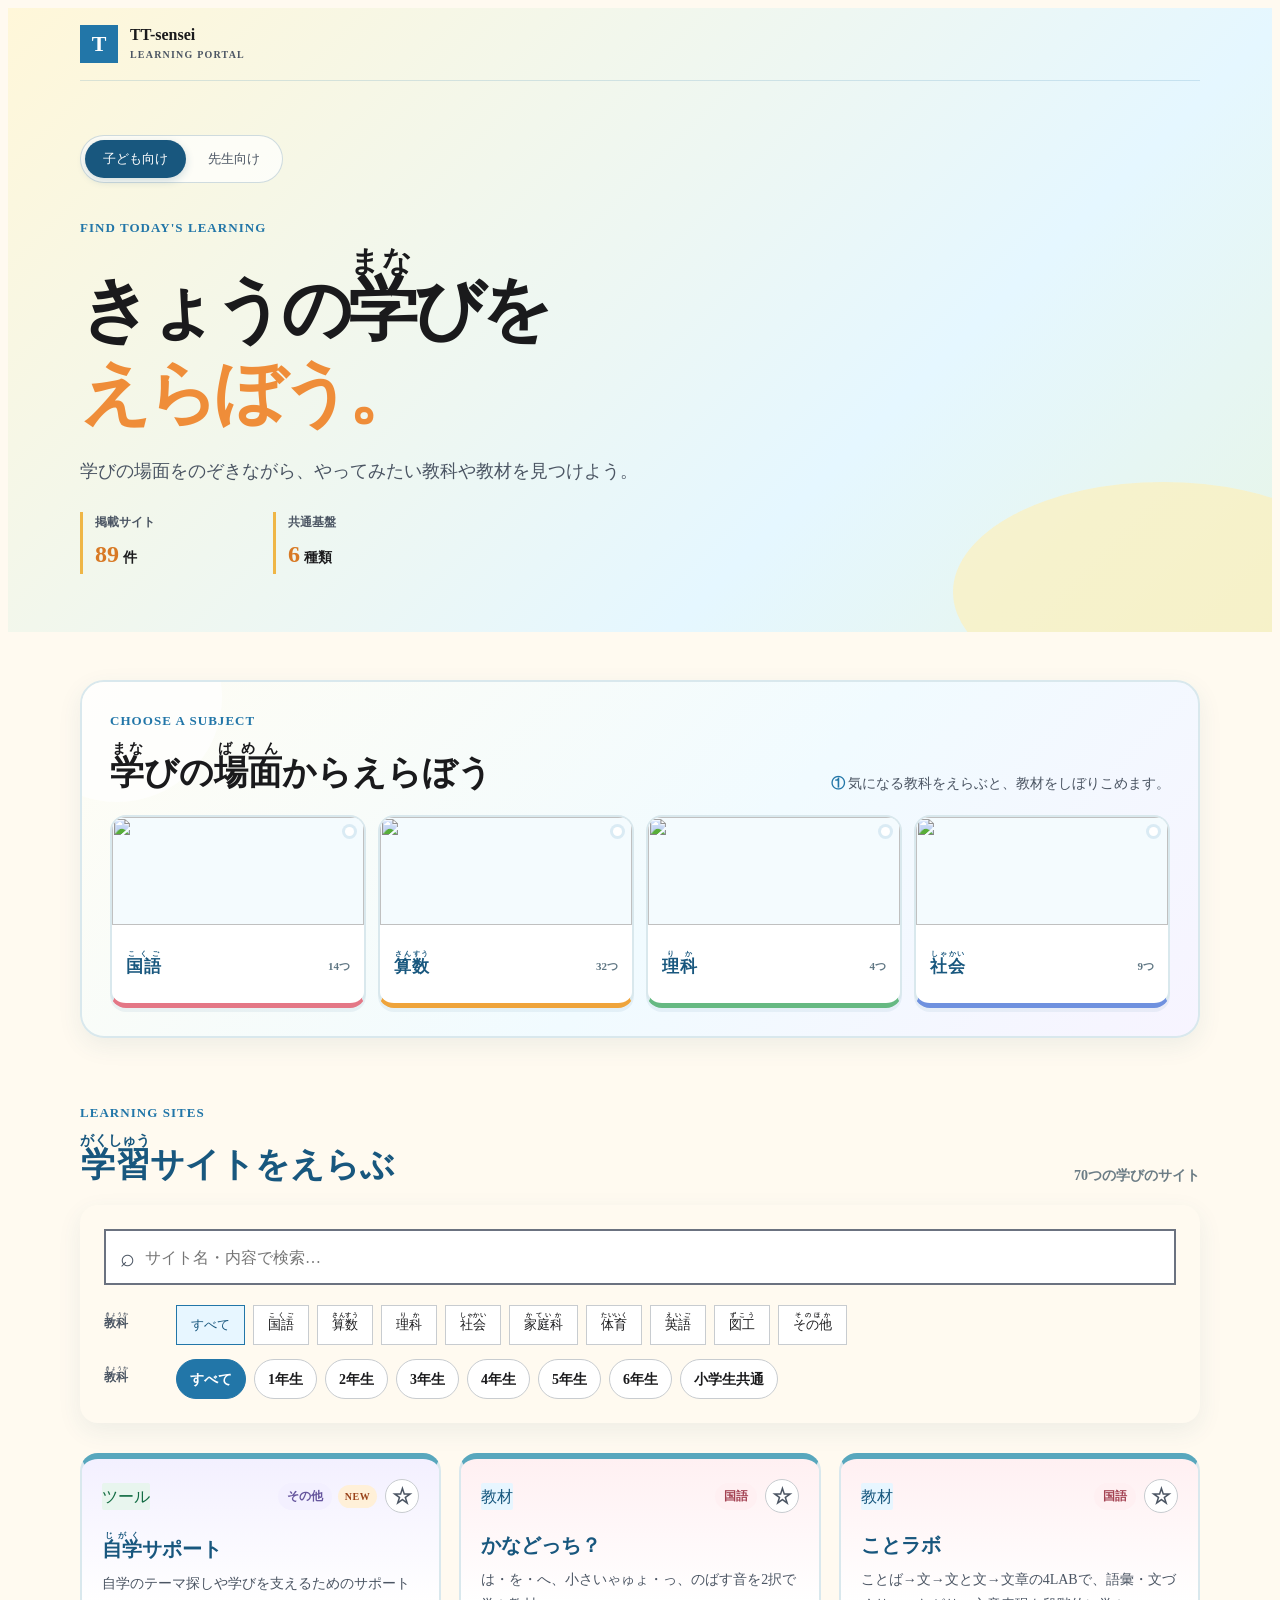
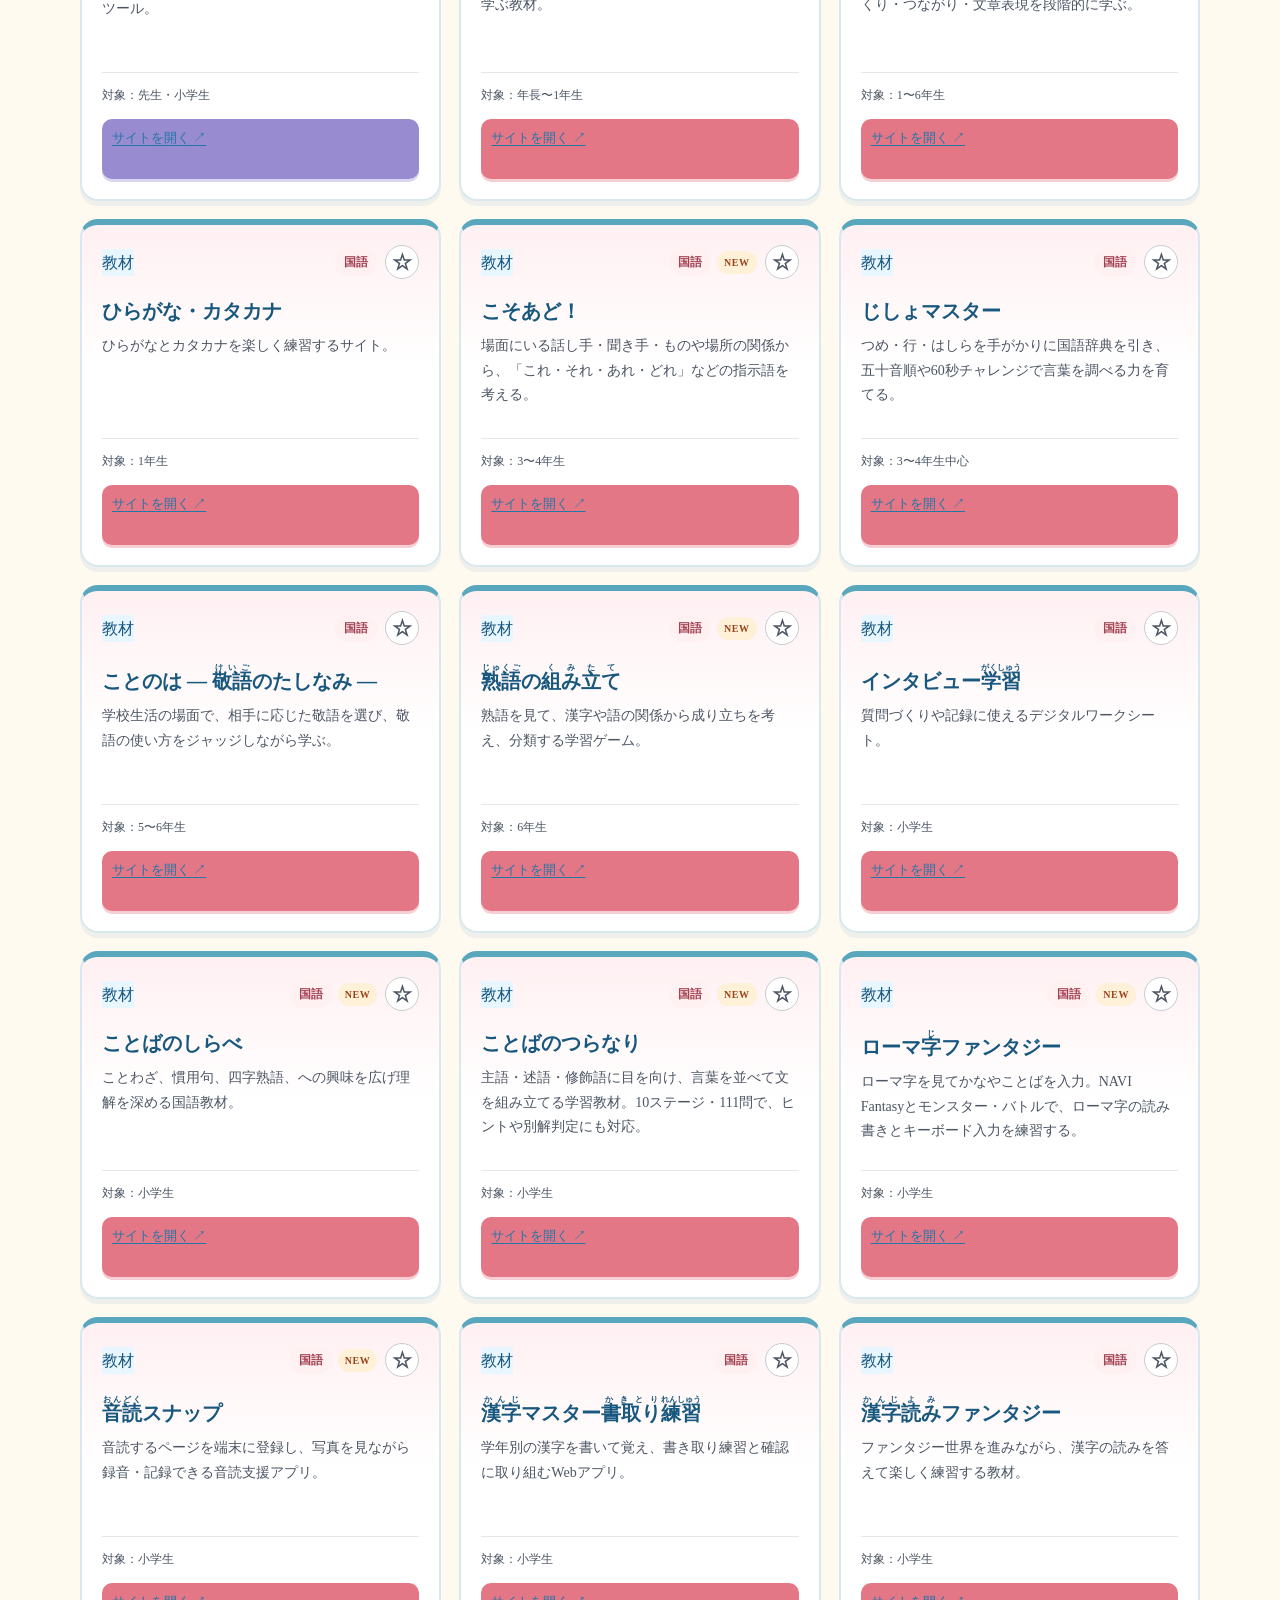
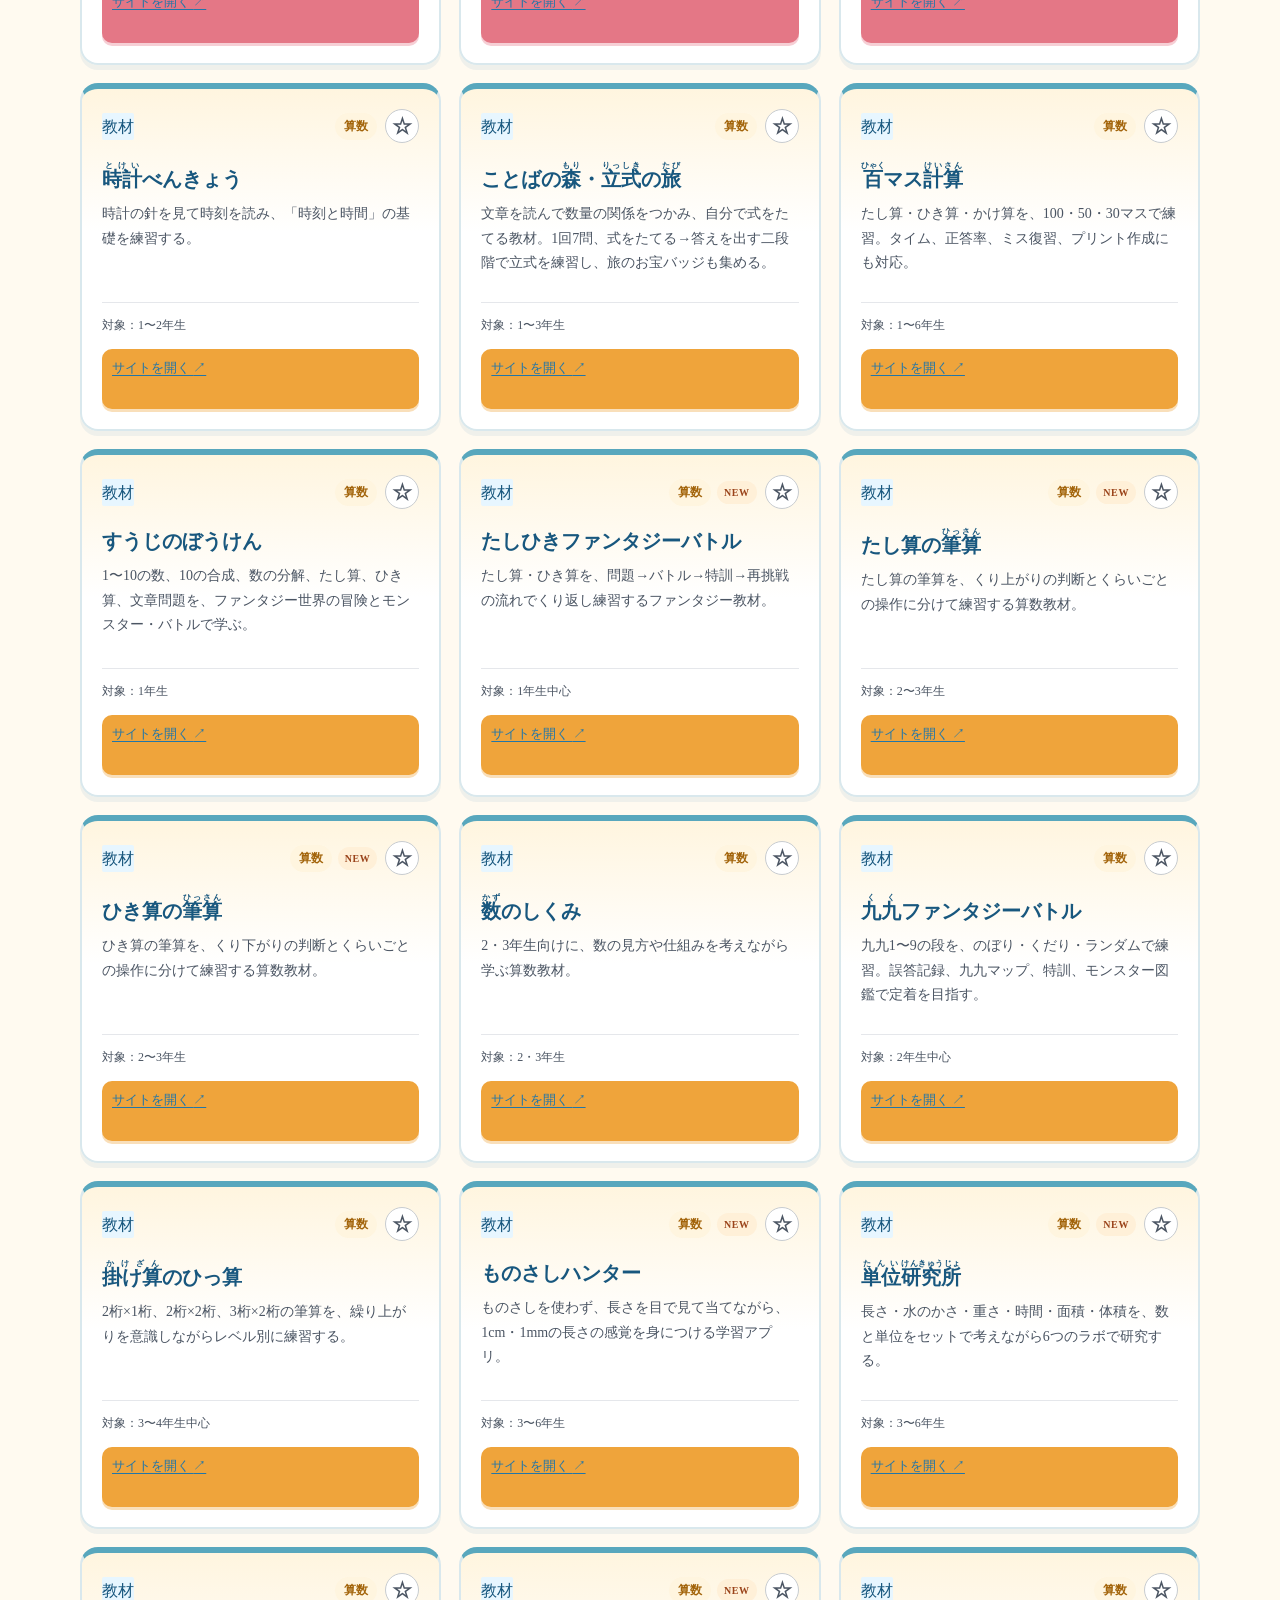
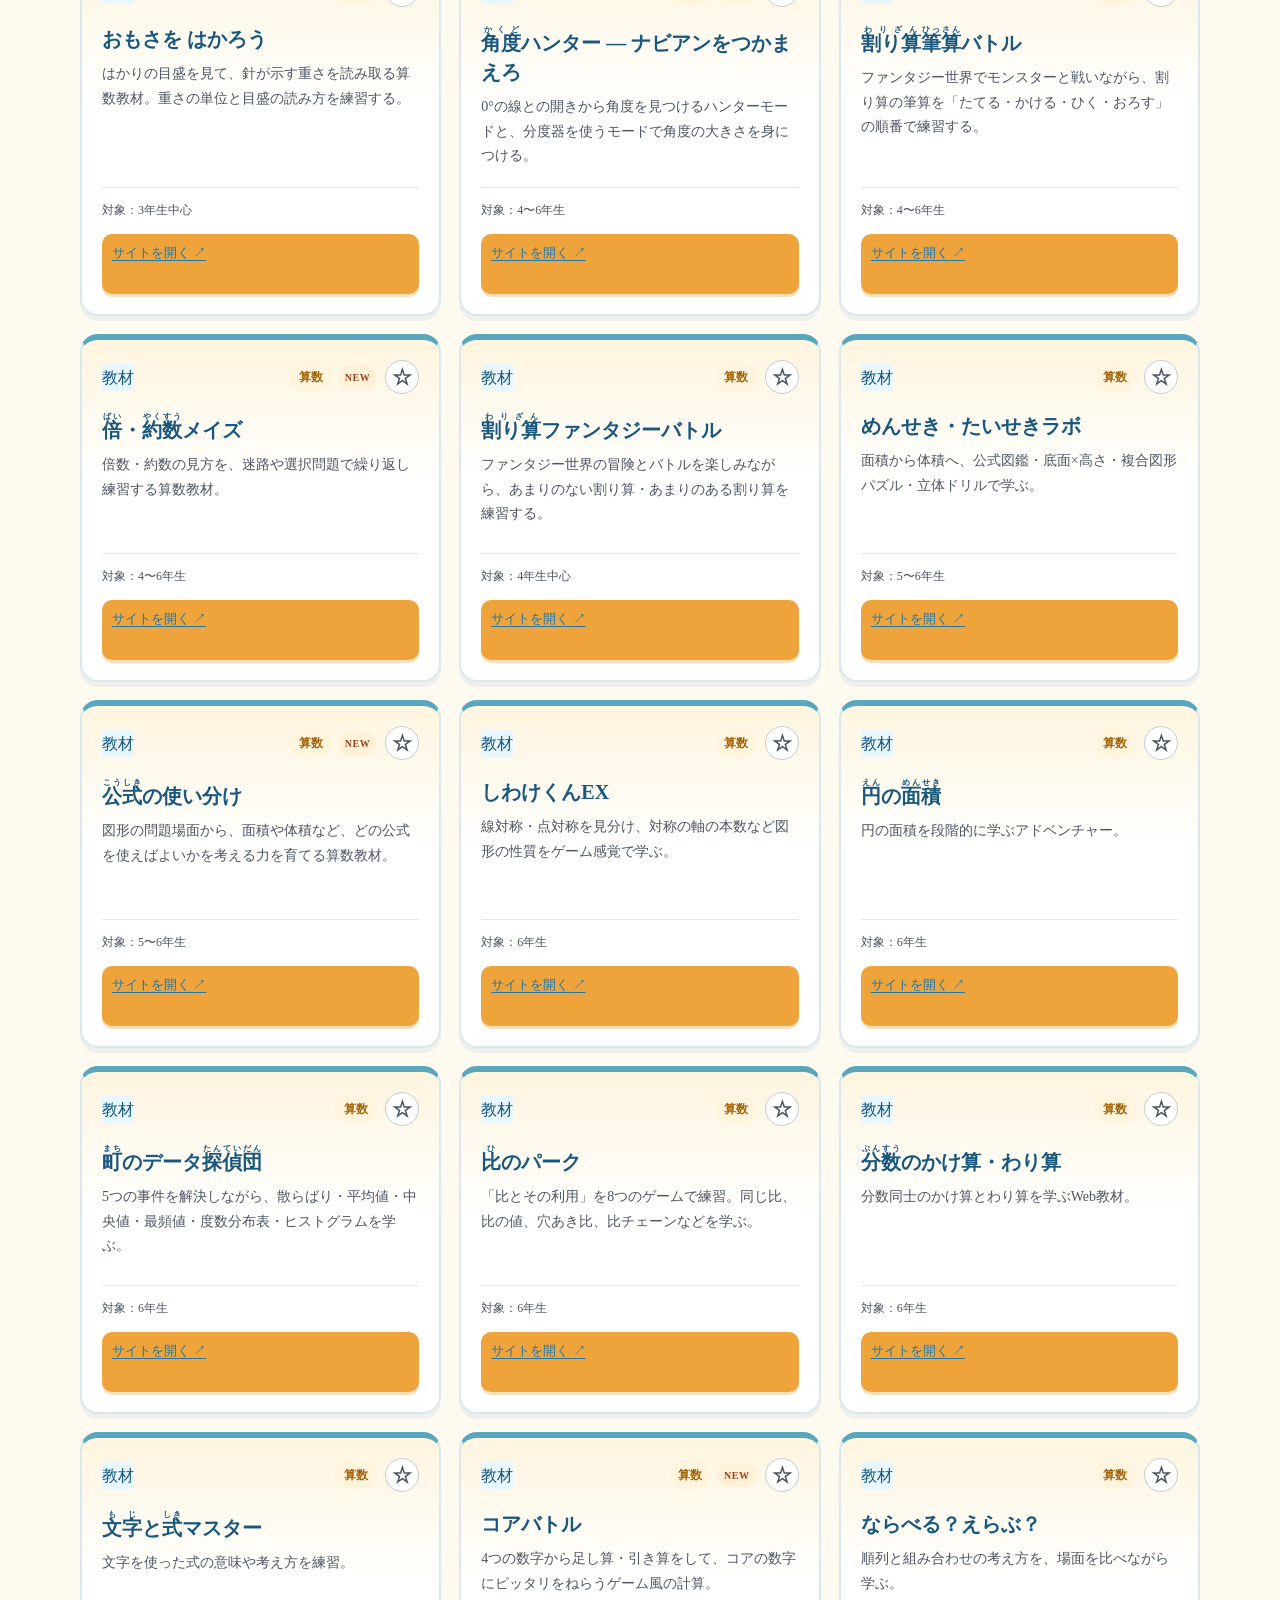
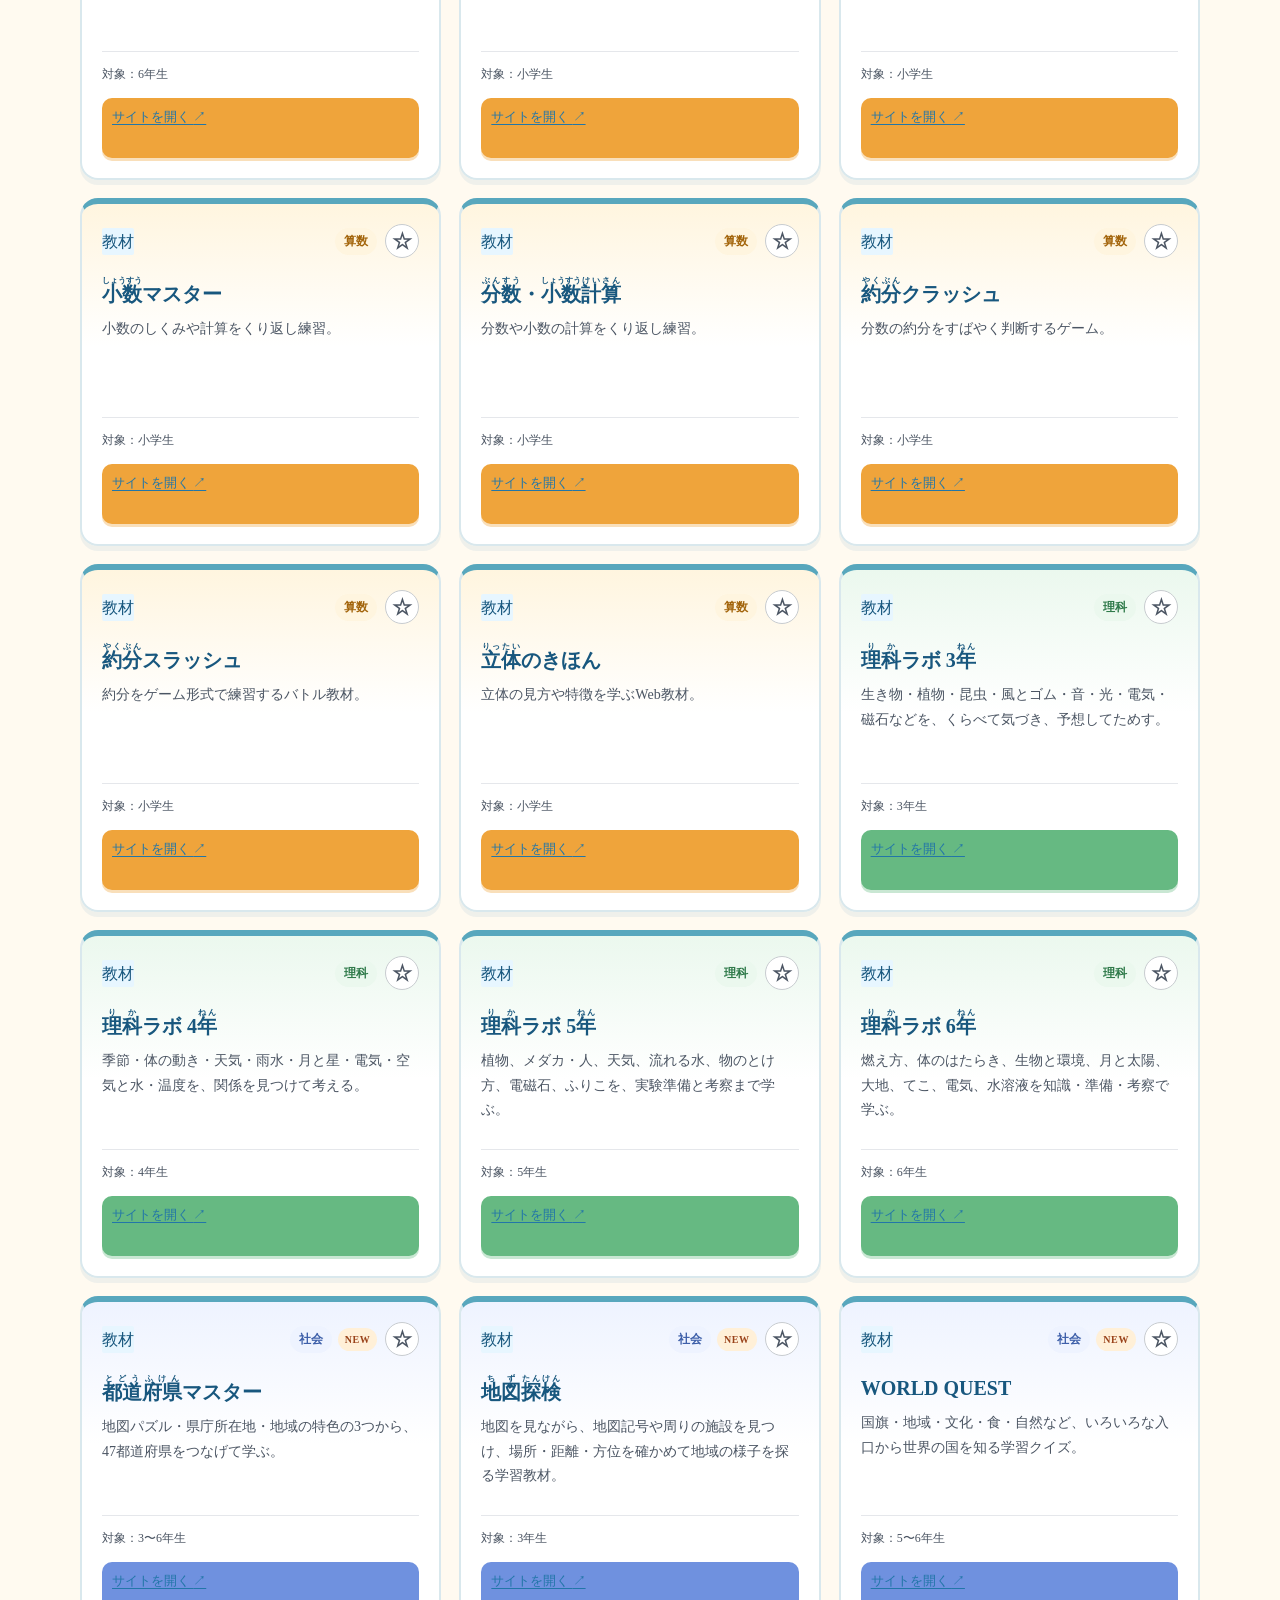
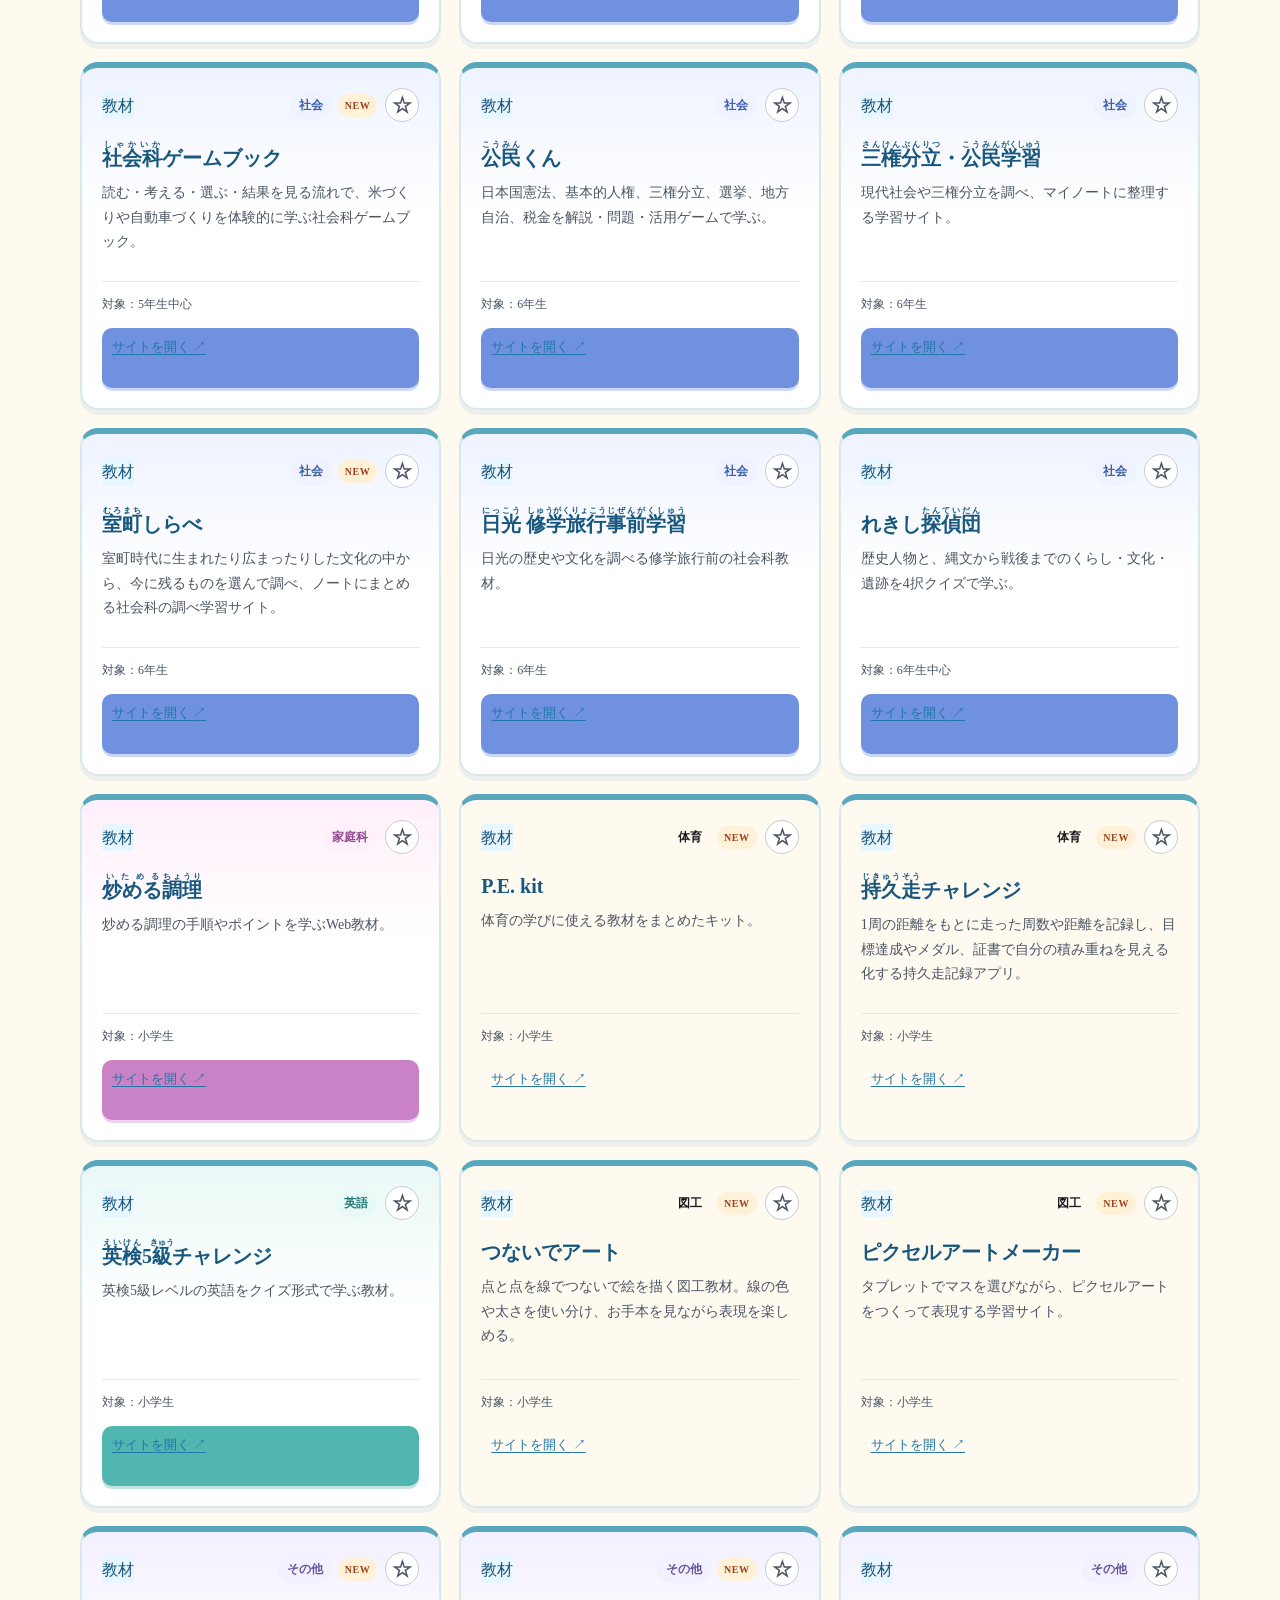
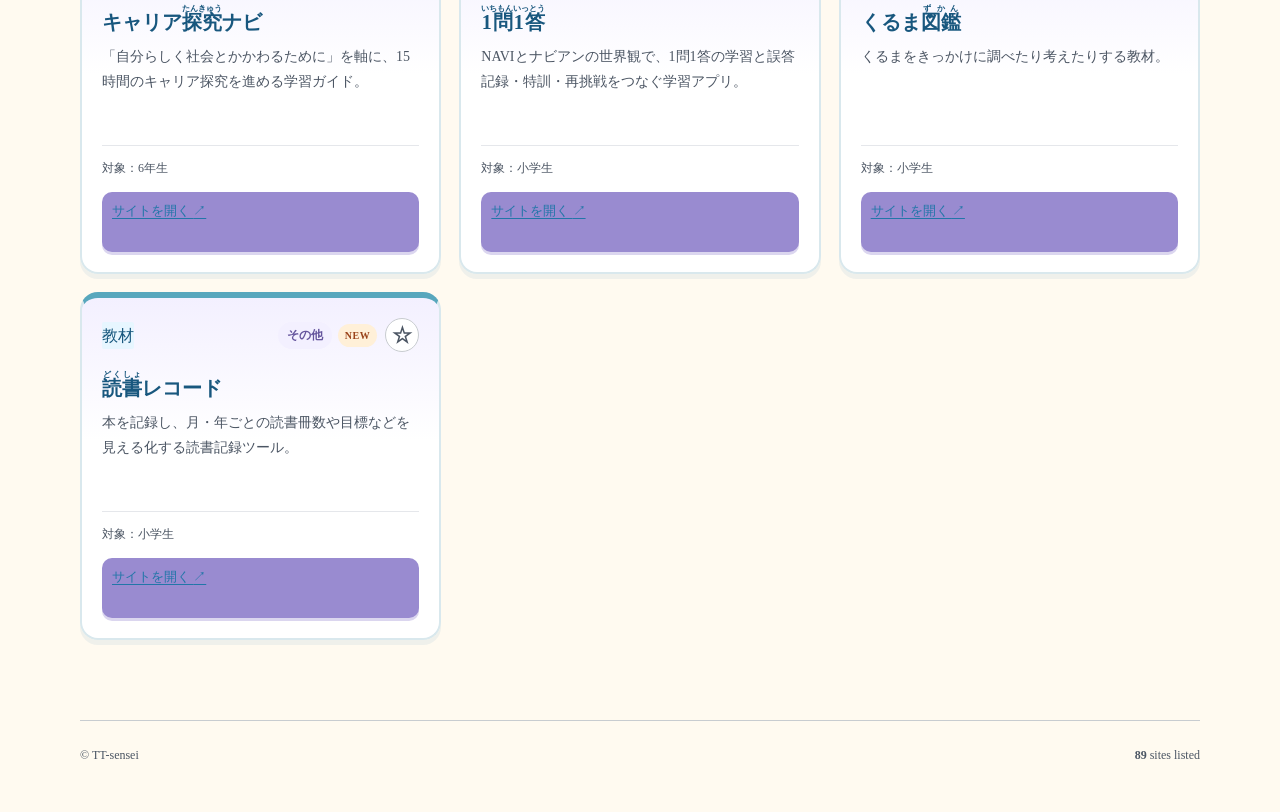
==== index.html @ b8a4e710 "Add teacher purpose filter controls" ====
<!doctype html>
<html lang="ja">
<head>
  <meta charset="utf-8">
  <meta name="viewport" content="width=device-width, initial-scale=1">
  <title>TT-sensei 学びのポータル｜子どもと先生の学びの入口</title>
  <meta name="description" content="子ども向けの学習サイトと、先生向けの教材・教室ツール・NAVIキャラ素材をまとめたTT-senseiのポータルです。">
  <link rel="manifest" href="./manifest.webmanifest">
  <meta name="theme-color" content="#13538a">
  <link rel="apple-touch-icon" href="https://tt-sensei.github.io/edu-assets/assets/web/badges/common/mastery/badge.webp">
  <link rel="stylesheet" href="https://tt-sensei.github.io/edu-effects/css/edu-effects.css">
  <link rel="stylesheet" href="style.css">
</head>
<body>
  <a class="skip-link" href="#catalog">一覧へ移動</a>
  <header class="hero">
    <nav class="nav wrap" aria-label="メインナビゲーション">
      <a class="brand" href="./"><span class="brand-mark">T</span><span>TT-sensei<br><small>LEARNING PORTAL</small></span></a>
    </nav>
    <div class="hero-inner wrap">
      <div class="hero-main">
      <div class="mode-switch" role="tablist" aria-label="表示するページ">
        <button class="mode-tab active" type="button" role="tab" aria-selected="true" data-mode="student">子ども向け</button>
        <button class="mode-tab" type="button" role="tab" aria-selected="false" data-mode="teacher">先生向け</button>
      </div>
        <div class="hero-copy hero-copy-student">
        <p class="eyebrow">FIND TODAY'S LEARNING</p>
        <h1>きょうの<ruby>学<rt>まな</rt></ruby>びを<br><span>えらぼう。</span></h1>
        <p class="lead">学びの場面をのぞきながら、やってみたい教科や教材を見つけよう。</p>
      </div>
      <div class="hero-copy hero-copy-teacher" hidden>
        <p class="eyebrow">TEACHER PORTAL</p>
        <h1>授業と学級を<br><span>支える道具箱。</span></h1>
        <p class="lead">学習教材、教室ツール、NAVIキャラ素材を、目的や教科からすぐに見つけられます。</p>
      </div>
      <dl class="hero-stats" aria-label="掲載数">
        <div><dt>掲載サイト</dt><dd><b id="siteCount">0</b>件</dd></div>
        <div><dt>共通基盤</dt><dd><b>6</b>種類</dd></div>
      </dl>
      </div>
      <div class="student-hero-art student-only" aria-hidden="true">
        <img src="https://raw.githubusercontent.com/TT-sensei/navi-character-/main/assets/web/groups/learning/group-learning-pair-consulting.webp" alt="">
      </div>
    </div>
  </header>

  <main class="wrap main">
    <section class="foundation teacher-only" aria-labelledby="foundationTitle">
      <div class="section-head foundation-head">
        <div><p class="eyebrow">COMMON FOUNDATION</p><h2 id="foundationTitle">先生のための共通素材と設計基盤</h2></div>
        <p>教材制作や授業に必要なものを、目的に合わせて使えます。</p>
      </div>
      <div class="foundation-grid">
        <article class="foundation-card edu-card edu-card-pad"><span class="foundation-kind">HUB</span><h3>edu-kit</h3><p>AIと人が共通素材を選ぶための統合ガイド</p><div class="foundation-actions"><a href="https://tt-sensei.github.io/edu-kit/" target="_blank" rel="noopener">カタログ</a></div></article>
        <article class="foundation-card edu-card edu-card-pad"><span class="foundation-kind">LOGIC</span><h3>edu-components</h3><p>画面遷移・出題・判定・得点・保存・進捗</p><div class="foundation-actions"><a href="https://tt-sensei.github.io/edu-components/" target="_blank" rel="noopener">カタログ</a></div></article>
        <article class="foundation-card edu-card edu-card-pad"><span class="foundation-kind">UI / CSS</span><h3>edu-effects</h3><p>教材UI・正誤・達成・バッジ・画面演出</p><div class="foundation-actions"><a href="https://tt-sensei.github.io/edu-effects/" target="_blank" rel="noopener">カタログ</a></div></article>
        <article class="foundation-card edu-card edu-card-pad"><span class="foundation-kind">SOUND</span><h3>sounds-recipe-</h3><p>Web Audio APIで使う教材向けサウンド</p><div class="foundation-actions"><a href="https://tt-sensei.github.io/sounds-recipe-/" target="_blank" rel="noopener">カタログ</a></div></article>
        <article class="foundation-card edu-card edu-card-pad"><span class="foundation-kind">IMAGE</span><h3>edu-assets</h3><p>バッジ・エレメント・コレクション画像</p><div class="foundation-actions"><a href="https://tt-sensei.github.io/edu-assets/" target="_blank" rel="noopener">カタログ</a></div></article>
        <article class="foundation-card edu-card edu-card-pad"><span class="foundation-kind">NAVI</span><h3>NAVI CHARACTER</h3><p>6人のナビキャラ、日常・学習・ファンタジー素材</p><div class="foundation-actions"><a href="https://tt-sensei.github.io/navi-character-/" target="_blank" rel="noopener">素材サイト</a></div></article>
      </div>
    </section>

    <section class="learning-scenes student-only" aria-labelledby="learningScenesTitle">
      <div class="section-head">
        <div><p class="eyebrow">CHOOSE A SUBJECT</p><h2 id="learningScenesTitle"><ruby>学<rt>まな</rt></ruby>びの<ruby>場面<rt>ばめん</rt></ruby>からえらぼう</h2></div>
        <p>気になる教科をえらぶと、教材をしぼりこめます。</p>
      </div>
      <div class="learning-scene-grid">
        <button class="scene-filter" type="button" data-scene-subject="国語" aria-label="国語の教材を表示" aria-pressed="false"><img src="https://raw.githubusercontent.com/TT-sensei/navi-character-/main/assets/web/groups/learning/group-learning-japanese-discussion.webp" alt=""><span><b>国語</b><small class="scene-count">0つ</small></span></button>
        <button class="scene-filter" type="button" data-scene-subject="算数" aria-label="算数の教材を表示" aria-pressed="false"><img src="https://raw.githubusercontent.com/TT-sensei/navi-character-/main/assets/web/groups/learning/group-learning-math-diagram.webp" alt=""><span><b>算数</b><small class="scene-count">0つ</small></span></button>
        <button class="scene-filter" type="button" data-scene-subject="理科" aria-label="理科の教材を表示" aria-pressed="false"><img src="https://raw.githubusercontent.com/TT-sensei/navi-character-/main/assets/web/groups/learning/group-learning-science-experiment.webp" alt=""><span><b>理科</b><small class="scene-count">0つ</small></span></button>
        <button class="scene-filter" type="button" data-scene-subject="社会" aria-label="社会の教材を表示" aria-pressed="false"><img src="https://raw.githubusercontent.com/TT-sensei/navi-character-/main/assets/web/groups/learning/group-learning-social-map.webp" alt=""><span><b>社会</b><small class="scene-count">0つ</small></span></button>
      </div>
    </section>

    <section id="catalog" aria-labelledby="catalogTitle">
      <div class="section-head catalog-head">
        <div><p class="eyebrow" id="catalogEyebrow">LEARNING SITES</p><h2 id="catalogTitle"><ruby>学習<rt>がくしゅう</rt></ruby>サイトをえらぶ</h2></div>
        <p id="resultText" aria-live="polite"></p>
      </div>

      <section class="toolbar edu-card" aria-label="検索と絞り込み">
        <label class="search" for="search"><span aria-hidden="true">⌕</span><input id="search" type="search" placeholder="サイト名・内容で検索…" autocomplete="off"></label>
        <div class="filter-row teacher-only"><span class="filter-label">種類</span><div class="filters" id="categoryFilters">
          <button class="filter active" type="button" data-category="all">すべて</button>
          <button class="filter" type="button" data-category="教材">学習サイト</button>
          <button class="filter" type="button" data-category="ツール">ツール</button>
          <button class="filter" type="button" data-category="素材">素材・基盤</button>
        </div></div>
        <div class="filter-row teacher-only"><span class="filter-label">目的</span><div class="purposes" id="purposeFilters" aria-label="使う目的で絞り込む">
          <button class="purpose-filter active" type="button" data-purpose="all" aria-pressed="true">すべて</button>
          <button class="purpose-filter" type="button" data-purpose="lesson" aria-pressed="false">授業で使う</button>
          <button class="purpose-filter" type="button" data-purpose="classroom" aria-pressed="false">教室で使う</button>
          <button class="purpose-filter" type="button" data-purpose="create" aria-pressed="false">教材をつくる</button>
          <button class="purpose-filter" type="button" data-purpose="assets" aria-pressed="false">素材を探す</button>
        </div></div>
        <div class="filter-row"><span class="filter-label">教科</span><div class="subjects" id="subjectFilters">
          <button class="subject active" type="button" data-subject="all">すべて</button>
          <button class="subject" type="button" data-subject="国語">国語</button>
          <button class="subject" type="button" data-subject="算数">算数</button>
          <button class="subject" type="button" data-subject="理科">理科</button>
          <button class="subject" type="button" data-subject="社会">社会</button>
          <button class="subject" type="button" data-subject="家庭科">家庭科</button>
          <button class="subject" type="button" data-subject="体育">体育</button>
          <button class="subject" type="button" data-subject="英語">英語</button>
          <button class="subject" type="button" data-subject="図工">図工</button>
          <button class="subject" type="button" data-subject="その他">その他</button>
        </div></div>
        <div class="filter-row"><span class="filter-label">学年</span><div class="grades" id="gradeFilters" aria-label="学年で絞り込む">
          <button class="grade-filter active" type="button" data-grade="all" aria-pressed="true">すべて</button>
          <button class="grade-filter" type="button" data-grade="1" aria-pressed="false">1年生</button>
          <button class="grade-filter" type="button" data-grade="2" aria-pressed="false">2年生</button>
          <button class="grade-filter" type="button" data-grade="3" aria-pressed="false">3年生</button>
          <button class="grade-filter" type="button" data-grade="4" aria-pressed="false">4年生</button>
          <button class="grade-filter" type="button" data-grade="5" aria-pressed="false">5年生</button>
          <button class="grade-filter" type="button" data-grade="6" aria-pressed="false">6年生</button>
          <button class="grade-filter" type="button" data-grade="common" aria-pressed="false">小学生共通</button>
          <button class="grade-filter teacher-only" type="button" data-grade="teacher" aria-pressed="false">先生向け</button>
        </div></div>
        <button id="resetFilters" class="reset-button" type="button" hidden>絞り込みをクリア</button>
      </section>

      <section id="grid" class="grid" aria-live="polite"></section>
      <div id="empty" class="empty edu-empty edu-card" hidden><strong>条件に合うものが見つかりませんでした。</strong><p>検索語や絞り込みを変えてみてください。</p></div>
    </section>

    <section class="note edu-status edu-status-info teacher-only">
      <div class="note-icon" aria-hidden="true">i</div>
      <div><strong>このポータルについて</strong><p>各カードから公開サイトとGitHubサイトの両方を開けます。デザインは<a href="https://design.digital.go.jp/" target="_blank" rel="noopener">デジタル庁デザインシステム</a>を参考にし、UIにはedu-effects、絞り込み保存にはedu-componentsを利用しています。</p></div>
    </section>
  </main>
  <footer class="footer wrap"><span>© TT-sensei</span><span><b id="count">0</b> sites listed</span></footer>
  <script>
    if ('serviceWorker' in navigator) {
      window.addEventListener('load', () => {
        navigator.serviceWorker.register('./sw.js').catch(() => {});
      });
    }
  </script>
  <script type="module" src="app.js"></script>
</body>
</html>
---- style.css ----
:root {
  --ink: #1a1a1c;
  --muted: #4b5563;
  --line: #c8ccd0;
  --paper: #f5f6f7;
  --surface: #fff;
  --blue: #0068b7;
  --blue-dark: #004b84;
  --focus: #ffdf00;
  --info-bg: #e8f3fa;
  --success-bg: #e8f5ee;
  --material-bg: #fff4d6;
  --edu-primary: var(--blue);
  --edu-primary-dark: var(--blue-dark);
  --edu-primary-soft: var(--info-bg);
  --edu-focus: 0 0 0 4px rgb(255 223 0 / 72%);
  --edu-radius-sm: 4px;
  --edu-radius-md: 6px;
  --edu-radius-lg: 8px;
}

html { scroll-padding-top: 16px; }
body { color: var(--ink); background: var(--paper); line-height: 1.7; }
a { color: var(--blue); text-underline-offset: 3px; }
.wrap { width: min(1120px, calc(100% - 48px)); margin-inline: auto; }
.skip-link { position: fixed; left: 16px; top: -80px; z-index: 1000; padding: 10px 14px; color: #fff; background: var(--blue-dark); font-weight: 700; }
.skip-link:focus { top: 12px; }

.hero { background: var(--surface); border-top: 8px solid var(--blue); border-bottom: 1px solid var(--line); }
.nav { min-height: 72px; display: flex; align-items: center; justify-content: space-between; gap: 20px; border-bottom: 1px solid var(--line); }
.brand { display: flex; align-items: center; gap: 12px; color: var(--ink); font-weight: 700; line-height: 1.15; text-decoration: none; }
.brand small { color: var(--muted); font-size: 10px; font-weight: 700; letter-spacing: .12em; }
.brand-mark { display: grid; place-items: center; width: 38px; height: 38px; color: #fff; background: var(--blue); font-size: 22px; font-weight: 900; }
.hero-inner { padding-block: 54px 58px; }
.eyebrow { margin: 0 0 8px; color: var(--blue); font-size: 13px; font-weight: 800; letter-spacing: .08em; }
.hero h1 { margin: 0 0 18px; font-size: clamp(36px, 6vw, 60px); font-weight: 900; letter-spacing: -.04em; line-height: 1.2; }
.lead { max-width: 730px; margin: 0; color: var(--muted); font-size: 18px; line-height: 1.9; }
.hero-stats { display: flex; flex-wrap: wrap; gap: 14px 36px; margin: 30px 0 0; }
.hero-stats div { min-width: 142px; padding-left: 12px; border-left: 3px solid var(--blue); }
.hero-stats dt { color: var(--muted); font-size: 12px; font-weight: 700; }
.hero-stats dd { margin: 1px 0 0; font-size: 14px; font-weight: 700; }
.hero-stats b { margin-right: 4px; color: var(--blue); font-size: 24px; }

.main { padding-block: 48px 80px; }
.section-head { display: flex; align-items: end; justify-content: space-between; gap: 24px; margin-bottom: 20px; }
.section-head h2 { margin: 0; font-size: clamp(26px, 4vw, 34px); font-weight: 900; line-height: 1.35; }
.section-head > p { margin: 0; color: var(--muted); font-size: 14px; }

.foundation { margin-bottom: 64px; }
.foundation-grid { display: grid; grid-template-columns: repeat(4, minmax(0, 1fr)); gap: 12px; }
.foundation-card { min-width: 0; border-top: 5px solid var(--blue); border-radius: 0; box-shadow: none; }
.foundation-card h3 { margin: 10px 0 6px; overflow-wrap: anywhere; font-size: 18px; line-height: 1.35; }
.foundation-card p { min-height: 76px; margin: 0 0 16px; color: var(--muted); font-size: 13px; line-height: 1.65; }
.foundation-kind { color: var(--blue-dark); font-size: 11px; font-weight: 900; letter-spacing: .1em; }
.foundation-actions { display: flex; flex-wrap: wrap; gap: 8px 14px; padding-top: 12px; border-top: 1px solid var(--line); }
.foundation-actions a { font-size: 13px; font-weight: 800; }

.catalog-head { margin-bottom: 18px; }
.toolbar { padding: 24px; margin-bottom: 30px; border-color: var(--line); border-radius: 0; box-shadow: none; }
.search { display: flex; align-items: center; gap: 10px; min-height: 52px; padding-inline: 14px; margin-bottom: 20px; border: 2px solid #6b7280; background: #fff; }
.search:focus-within { outline: 3px solid var(--focus); outline-offset: 2px; border-color: var(--ink); }
.search span { color: var(--muted); font-size: 25px; line-height: 1; }
.search input { width: 100%; padding: 12px 0; border: 0; outline: 0; color: var(--ink); background: transparent; font: inherit; }
.filter-row { display: grid; grid-template-columns: 60px 1fr; align-items: start; gap: 12px; margin-top: 14px; }
.filter-label { padding-top: 8px; color: var(--muted); font-size: 12px; font-weight: 800; }
.filters, .subjects { display: flex; flex-wrap: wrap; gap: 8px; }
.filter, .subject { min-height: 40px; padding: 7px 14px; border: 1px solid var(--line); color: var(--ink); background: #fff; cursor: pointer; font: 700 14px inherit; }
.grades { display: flex; flex-wrap: wrap; gap: 8px; }
.grade-filter { min-height: 40px; padding: 7px 13px; border: 1px solid var(--line); border-radius: 999px; color: var(--ink); background: #fff; cursor: pointer; font: inherit; font-size: 14px; font-weight: 700; }
.grade-filter:hover { border-color: var(--blue); background: var(--info-bg); }
.grade-filter.active { border-color: var(--blue); color: #fff; background: var(--blue); }
.grade-filter:focus-visible { outline: 3px solid var(--focus); outline-offset: 2px; }
.filter { border-color: var(--blue); color: var(--blue); }
.filter:hover, .subject:hover { background: var(--info-bg); }
.filter.active { color: #fff; background: var(--blue); }
.subject.active { border-color: var(--blue); color: var(--blue-dark); background: var(--info-bg); }
.reset-button { min-height: 40px; padding: 7px 14px; margin-top: 18px; border: 1px solid var(--blue); color: var(--blue-dark); background: #fff; font-weight: 800; }
.reset-button:hover { background: var(--info-bg); }

.grid { display: grid; grid-template-columns: repeat(3, minmax(0, 1fr)); gap: 16px; }
.card { display: flex; flex-direction: column; min-height: 300px; padding: 20px; border-color: var(--line); border-top: 4px solid var(--blue); border-radius: 0; box-shadow: none; }
.card:hover { border-color: var(--blue); box-shadow: 0 4px 0 rgb(0 104 183 / 14%); }
.card-top { display: flex; align-items: center; justify-content: space-between; gap: 10px; }
.category-badge { border-radius: 2px; }
.category-教材 { color: var(--blue-dark); background: var(--info-bg); }
.category-ツール { color: #126b43; background: var(--success-bg); }
.category-素材 { color: #765500; background: var(--material-bg); }
.subject-label { color: var(--muted); font-size: 12px; }
.card h3 { margin: 18px 0 8px; font-size: 20px; line-height: 1.45; }
.card > p { margin: 0 0 18px; color: var(--muted); font-size: 14px; line-height: 1.75; }
.card-meta { display: flex; align-items: center; justify-content: space-between; gap: 10px; margin-top: auto; padding-top: 12px; border-top: 1px solid #e5e7eb; }
.grade { color: var(--muted); font-size: 12px; }
.card code { max-width: 55%; overflow: hidden; color: #596274; font-size: 11px; text-overflow: ellipsis; white-space: nowrap; }
.card-actions { display: grid; grid-template-columns: 1fr; gap: 8px; margin-top: 14px; }
.card-link { min-height: 44px; padding: 8px 10px; border-radius: 2px; font-size: 13px; white-space: nowrap; }
.empty { padding: 48px 20px; border-radius: 0; box-shadow: none; }
.empty p { margin: 6px 0 0; }
.note { margin-top: 48px; border-radius: 0; }
.note-icon { display: grid; place-items: center; flex: 0 0 auto; width: 24px; height: 24px; border-radius: 50%; color: #fff; background: var(--blue); font-size: 14px; font-weight: 900; }
.footer { display: flex; justify-content: space-between; gap: 16px; padding-block: 24px 38px; border-top: 1px solid var(--line); color: var(--muted); font-size: 12px; }
.footer a { font-weight: 700; }

@media (max-width: 920px) {
  .foundation-grid { grid-template-columns: repeat(2, minmax(0, 1fr)); }
  .grid { grid-template-columns: repeat(2, minmax(0, 1fr)); }
}

@media (max-width: 620px) {
  .wrap { width: min(100% - 32px, 560px); }
  .nav { min-height: 64px; }
  .hero-inner { padding-block: 40px 46px; }
  .lead { font-size: 16px; }
  .main { padding-block: 36px 64px; }
  .section-head { align-items: start; flex-direction: column; gap: 4px; }
  .foundation-grid, .grid { grid-template-columns: 1fr; }
  .foundation-card p { min-height: 0; }
  .toolbar { padding: 18px; }
  .filter-row { grid-template-columns: 1fr; gap: 6px; }
  .filter-label { padding-top: 0; }
  .filter, .subject, .grade-filter { min-height: 44px; }
  .card { min-height: 0; }
  .footer { flex-direction: column; }
}

@media (prefers-reduced-motion: reduce) {
  html { scroll-behavior: auto; }
}


[hidden] { display: none !important; }

/* Portal split: the student side is the welcoming front door. */
body[data-mode="student"] {
  --paper: #fffaf0;
  --blue: #2276a8;
  --blue-dark: #18577e;
  --info-bg: #e7f6ff;
}
body[data-mode="student"] .hero {
  position: relative;
  overflow: hidden;
  border-top: 0;
  border-bottom: 0;
  background: linear-gradient(135deg, #fff7d9 0%, #e5f7ff 68%, #e7f5e7 100%);
}
body[data-mode="student"] .hero::after {
  position: absolute;
  right: -8%;
  bottom: -70px;
  width: 420px;
  height: 220px;
  border-radius: 50%;
  background: #fff0b8;
  content: "";
  opacity: .65;
}
body[data-mode="student"] .nav { border-bottom-color: rgb(34 118 168 / 16%); }
.mode-switch {
  position: relative;
  z-index: 2;
  display: inline-flex;
  gap: 4px;
  padding: 4px;
  margin-bottom: 34px;
  border: 1px solid rgb(24 87 126 / 20%);
  border-radius: 999px;
  background: rgb(255 255 255 / 70%);
}
.mode-tab {
  min-height: 38px;
  padding: 6px 18px;
  border: 0;
  border-radius: 999px;
  color: var(--muted);
  background: transparent;
  cursor: pointer;
  font: 800 14px inherit;
}
.mode-tab.active { color: #fff; background: var(--blue-dark); box-shadow: 0 3px 8px rgb(24 87 126 / 20%); }
.hero-inner { position: relative; min-height: 390px; }
.hero-copy { position: relative; z-index: 2; max-width: 650px; }
body[data-mode="student"] .hero-copy h1 { font-size: clamp(42px, 7vw, 70px); letter-spacing: -.07em; }
body[data-mode="student"] .hero-copy h1 span { color: #ef8d39; }
body[data-mode="teacher"] .hero-copy h1 span { color: var(--blue); }
.student-hero-art { position: absolute; right: 0; bottom: -12px; z-index: 1; width: min(42%, 430px); pointer-events: none; }
.student-hero-art img { display: block; width: 100%; filter: drop-shadow(0 12px 12px rgb(25 88 118 / 12%)); }
body[data-mode="teacher"] .student-hero-art { display: none; }
body[data-mode="student"] .hero-stats { position: relative; z-index: 2; margin-top: 24px; }
body[data-mode="student"] .hero-stats div { border-left-color: #efb646; }
body[data-mode="student"] .hero-stats b { color: #d87924; }
body[data-mode="student"] .catalog-head h2 { color: #18577e; }
body[data-mode="student"] .toolbar { border: 0; border-radius: 18px; box-shadow: 0 8px 24px rgb(32 95 119 / 8%); }
body[data-mode="student"] .grid { gap: 18px; }
body[data-mode="student"] .card { border: 2px solid #d9e8ed; border-top: 6px solid #58a7bd; border-radius: 18px; background: #fff; box-shadow: 0 5px 0 rgb(34 118 168 / 7%); }
body[data-mode="student"] .card:hover { transform: translateY(-3px); border-color: #58a7bd; box-shadow: 0 9px 0 rgb(34 118 168 / 10%); }
body[data-mode="student"] .card h3 { color: #18577e; }
body[data-mode="student"] .card-link { border-radius: 10px; }
body[data-mode="student"] .nav-characters { border: 0; border-radius: 24px; background: #fff; box-shadow: 0 8px 24px rgb(32 95 119 / 8%); }
body[data-mode="student"] .character-chip { border: 0; border-radius: 16px; background: #f3fbff; }

@media (max-width: 760px) {
  .student-hero-art { right: -36px; width: 52%; opacity: .9; }
  .hero-inner { min-height: 480px; }
  body[data-mode="student"] .hero-copy { max-width: 75%; }
}

@media (max-width: 620px) {
  .mode-switch { margin-bottom: 24px; }
  .mode-tab { padding-inline: 14px; }
  .student-hero-art { right: -20px; bottom: 0; width: 58%; }
  .hero-inner { min-height: 500px; }
  body[data-mode="student"] .hero-copy { max-width: 100%; }
  body[data-mode="student"] .hero-copy h1 { font-size: 48px; }
}


/* Portal subject color system */
.card[data-subject="国語"] { --subject-color: #e47786; --subject-soft: #fff0f2; --subject-ink: #a34252; }
.card[data-subject="算数"] { --subject-color: #efa43b; --subject-soft: #fff5df; --subject-ink: #a26309; }
.card[data-subject="理科"] { --subject-color: #66b982; --subject-soft: #ebf8ee; --subject-ink: #2f7a4a; }
.card[data-subject="社会"] { --subject-color: #6f91df; --subject-soft: #eef3ff; --subject-ink: #3d5fa9; }
.card[data-subject="家庭科"] { --subject-color: #c982c5; --subject-soft: #fff0fb; --subject-ink: #914a8d; }
.card[data-subject="英語"] { --subject-color: #51b6b0; --subject-soft: #e9f9f7; --subject-ink: #257b77; }
.card[data-subject="その他"] { --subject-color: #998bd0; --subject-soft: #f3f0ff; --subject-ink: #65559d; }

.card[data-subject] { border-top-color: var(--subject-color); }
.card[data-subject]:hover { border-top-color: var(--subject-color); }
.subject-label {
  padding: 3px 9px;
  border-radius: 999px;
  color: var(--subject-ink);
  background: var(--subject-soft);
  font-weight: 800;
}
body[data-mode="student"] .card[data-subject] {
  background: linear-gradient(180deg, var(--subject-soft) 0%, #fff 42%);
}
body[data-mode="student"] .card[data-subject]:hover {
  border-color: var(--subject-color);
  box-shadow: 0 10px 0 color-mix(in srgb, var(--subject-color) 18%, transparent);
}
body[data-mode="student"] .card-actions-student {
  grid-template-columns: 1fr;
}
body[data-mode="student"] .card-actions-student .card-link {
  border-color: var(--subject-color);
  background: var(--subject-color);
  box-shadow: 0 3px 0 color-mix(in srgb, var(--subject-color) 35%, #fff);
}
body[data-mode="student"] .card-actions-student .card-link:hover {
  filter: brightness(.95) saturate(1.08);
}

/* Student portal: scenes support selection; they never sit over copy. */
body[data-mode="student"] .hero-inner {
  display: grid;
  grid-template-columns: minmax(0, 1fr) minmax(240px, 380px);
  gap: 28px 42px;
  align-items: end;
  min-height: 0;
  isolation: isolate;
}
.hero-main { position: relative; z-index: 2; min-width: 0; }
body[data-mode="student"] .student-hero-art {
  position: static;
  z-index: 1;
  width: 100%;
  max-width: 380px;
  margin: 0;
  align-self: end;
  justify-self: end;
  pointer-events: none;
  filter: drop-shadow(0 16px 18px rgb(25 88 118 / 16%));
}
body[data-mode="student"] .student-hero-art img { display: block; width: 100%; }

.learning-scenes {
  margin-bottom: 64px;
  padding: 24px;
}
body[data-mode="student"] .learning-scenes {
  border: 2px solid #d9e8ed;
  border-radius: 24px;
  background: linear-gradient(135deg, #fffdf4 0%, #f1fbff 56%, #f7f4ff 100%);
  box-shadow: 0 8px 24px rgb(32 95 119 / 8%);
}
.learning-scene-grid {
  display: grid;
  grid-template-columns: repeat(4, minmax(0, 1fr));
  gap: 12px;
}
.scene-filter {
  display: grid;
  grid-template-rows: 108px auto;
  min-width: 0;
  padding: 0;
  overflow: hidden;
  border: 2px solid transparent;
  border-radius: 16px;
  color: var(--ink);
  background: #fff;
  box-shadow: 0 4px 0 rgb(51 119 147 / 8%);
  cursor: pointer;
  font: inherit;
  text-align: left;
  transition: transform .15s ease, border-color .15s ease, box-shadow .15s ease;
}
.scene-filter:hover { transform: translateY(-3px); border-color: #73b3c8; box-shadow: 0 7px 0 rgb(51 119 147 / 12%); }
.scene-filter:focus-visible { outline: 3px solid var(--focus); outline-offset: 3px; }
.scene-filter.active { border-color: var(--blue); box-shadow: 0 0 0 3px rgb(34 118 168 / 16%), 0 5px 0 rgb(51 119 147 / 10%); }
.scene-filter img { width: 100%; height: 108px; object-fit: contain; background: #f4fbfe; }
.scene-filter span { display: block; padding: 10px 12px 12px; }
.scene-filter b { color: #18577e; font-size: 15px; }

.card-labels { display: flex; align-items: center; justify-content: flex-end; gap: 6px; min-width: 0; }
.new-label { padding: 3px 7px; border-radius: 999px; color: #9a431a; background: #fff0d8; font-size: 10px; font-weight: 900; letter-spacing: .06em; }

@media (max-width: 920px) {
  body[data-mode="student"] .hero-inner { grid-template-columns: minmax(0, 1fr) minmax(210px, 32%); gap: 22px; }
  .learning-scene-grid { grid-template-columns: repeat(2, minmax(0, 1fr)); }
}
@media (max-width: 620px) {
  body[data-mode="student"] .hero-inner { grid-template-columns: 1fr; gap: 16px; }
  body[data-mode="student"] .student-hero-art { width: min(74%, 280px); }
  .learning-scenes { padding: 18px; }
  .scene-filter { grid-template-rows: 96px auto; }
  .scene-filter img { height: 96px; }
}
@media (prefers-reduced-motion: reduce) {
  .scene-filter { transition: none; }
}
/* Student subject chooser refinement */
body[data-mode="student"] .learning-scenes {
  position: relative;
  padding: 28px;
  overflow: hidden;
}
body[data-mode="student"] .learning-scenes::before {
  position: absolute;
  top: -90px;
  left: -70px;
  width: 210px;
  height: 210px;
  border-radius: 50%;
  background: rgba(255,255,255,.72);
  content: "";
  pointer-events: none;
}
body[data-mode="student"] .learning-scenes .section-head,
body[data-mode="student"] .learning-scenes .learning-scene-grid {
  position: relative;
  z-index: 1;
}
body[data-mode="student"] .learning-scenes .section-head > p::before {
  content: "① ";
  color: #2276a8;
  font-weight: 900;
}
body[data-mode="student"] .scene-filter {
  position: relative;
  min-height: 165px;
  grid-template-rows: 112px auto;
  border-color: #d9e8ed;
}
body[data-mode="student"] .scene-filter::after {
  position: absolute;
  right: 10px;
  top: 10px;
  width: 9px;
  height: 9px;
  border-radius: 50%;
  background: #fff;
  box-shadow: 0 0 0 3px rgba(34,118,168,.12);
  content: "";
}
body[data-mode="student"] .scene-filter:hover {
  transform: translateY(-5px) scale(1.01);
  box-shadow: 0 9px 0 rgba(51,119,147,.12), 0 12px 26px rgba(32,95,119,.08);
}
body[data-mode="student"] .scene-filter.active {
  transform: translateY(-2px);
}
body[data-mode="student"] .scene-filter span {
  display: flex;
  align-items: center;
  justify-content: space-between;
  gap: 10px;
  min-height: 53px;
  padding: 10px 14px 11px;
}
body[data-mode="student"] .scene-filter b {
  font-size: 17px;
  letter-spacing: .04em;
}
body[data-mode="student"] .scene-count {
  flex: 0 0 auto;
  color: #5f7683;
  font-size: 11px;
  font-weight: 800;
}
body[data-mode="student"] .scene-filter[data-scene-subject="国語"] { border-bottom: 5px solid #e47786; }
body[data-mode="student"] .scene-filter[data-scene-subject="算数"] { border-bottom: 5px solid #efa43b; }
body[data-mode="student"] .scene-filter[data-scene-subject="理科"] { border-bottom: 5px solid #66b982; }
body[data-mode="student"] .scene-filter[data-scene-subject="社会"] { border-bottom: 5px solid #6f91df; }

body[data-mode="student"] .catalog-head #resultText {
  color: #6b7c85;
  font-weight: 800;
}
.portal-favorite {
  flex: 0 0 auto;
  display: inline-grid;
  place-items: center;
  width: 34px;
  height: 34px;
  padding: 0;
  margin-left: 2px;
  border: 1px solid var(--line);
  border-radius: 50%;
  color: var(--muted);
  background: #fff;
  cursor: pointer;
  font: 700 20px/1 Arial, sans-serif;
}
.portal-favorite:hover { color: #c98200; background: #fff8df; }
.portal-favorite:focus-visible { outline: 3px solid var(--focus); outline-offset: 2px; }
.portal-favorite.is-favorite { color: #c98200; border-color: #d9b66a; background: #fff8df; }

@media (max-width: 620px) {
  body[data-mode="student"] .learning-scenes { padding: 18px; }
  body[data-mode="student"] .scene-filter { min-height: 148px; grid-template-rows: 92px auto; }
  body[data-mode="student"] .scene-filter span { min-height: 50px; padding-inline: 12px; }
  body[data-mode="student"] .scene-filter img { height: 92px; }
}


/* 子ども向けの見出しルビ */
body[data-mode="student"] ruby {
  ruby-position: over;
}
body[data-mode="student"] ruby rt {
  font-size: 0.42em;
  line-height: 1;
  font-weight: 700;
  letter-spacing: 0;
}
body[data-mode="student"] h1 ruby,
body[data-mode="student"] h2 ruby,
body[data-mode="student"] h3 ruby {
  white-space: nowrap;
}
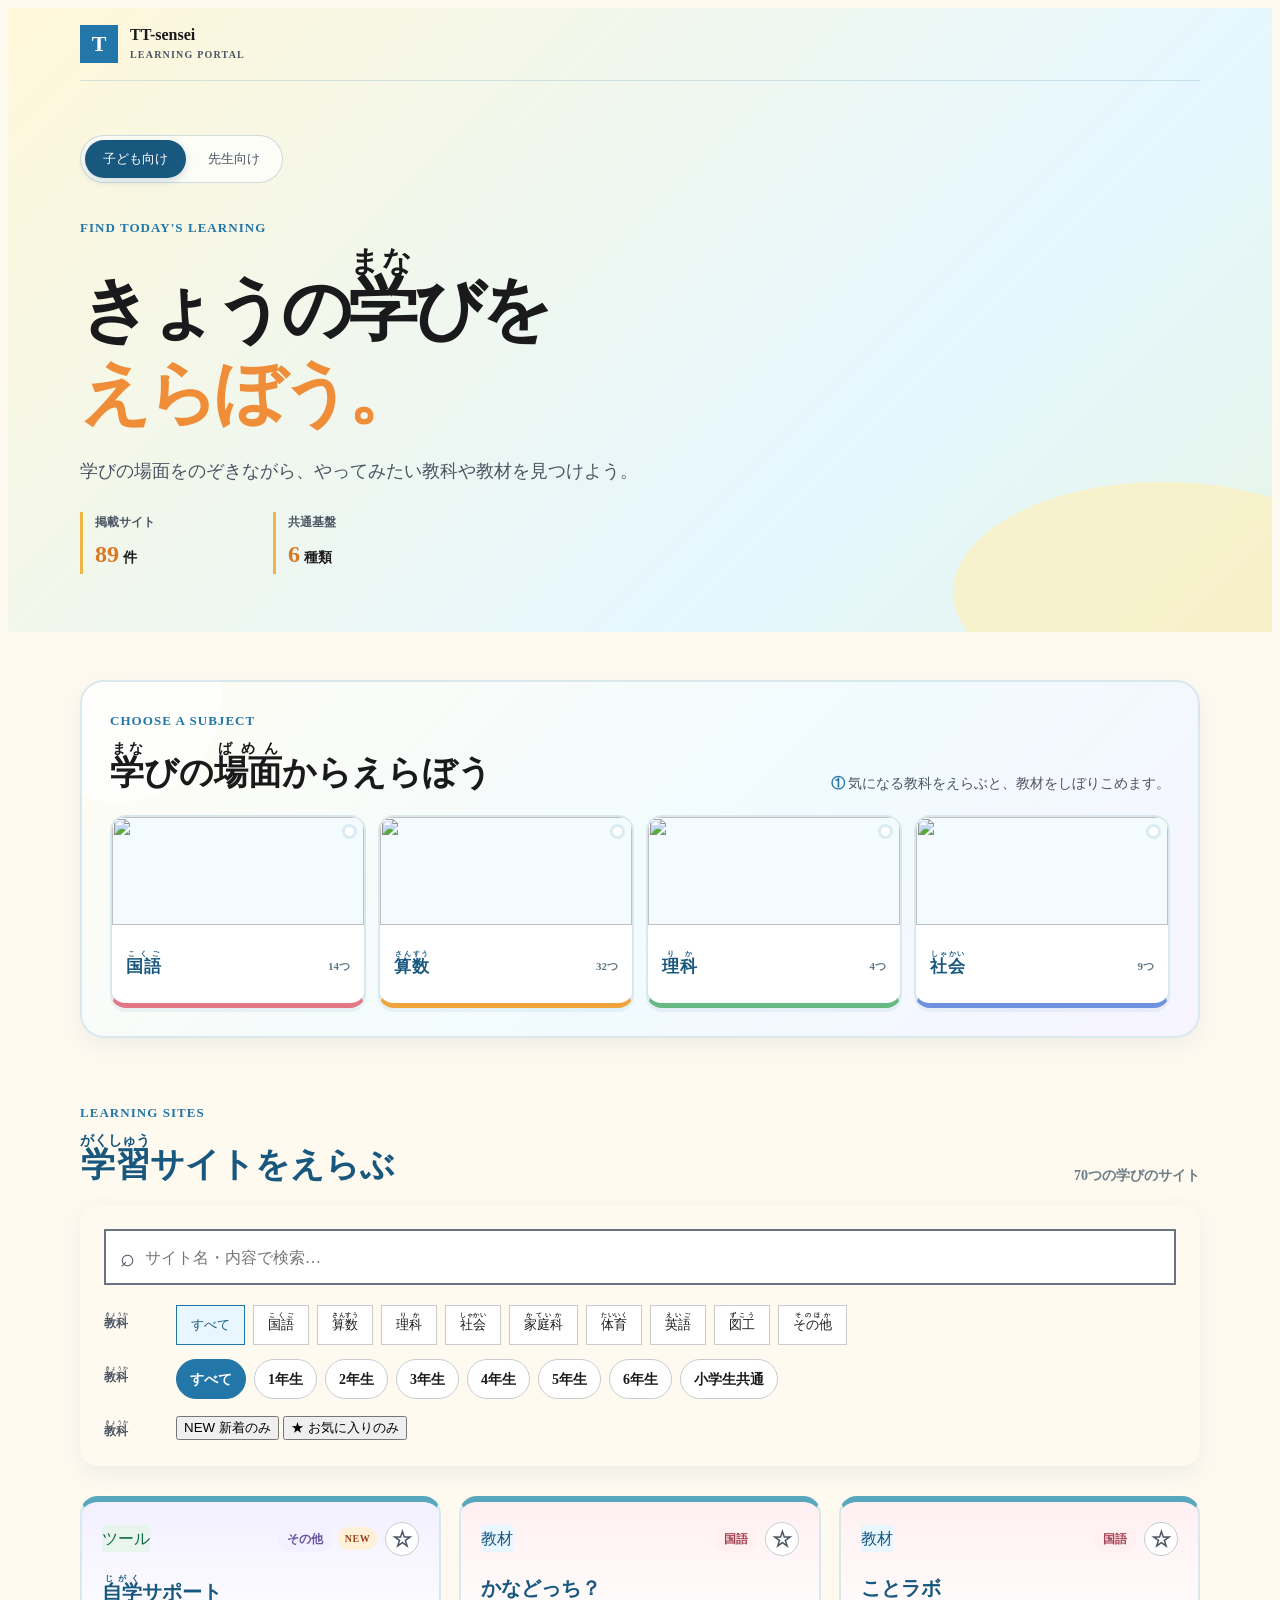
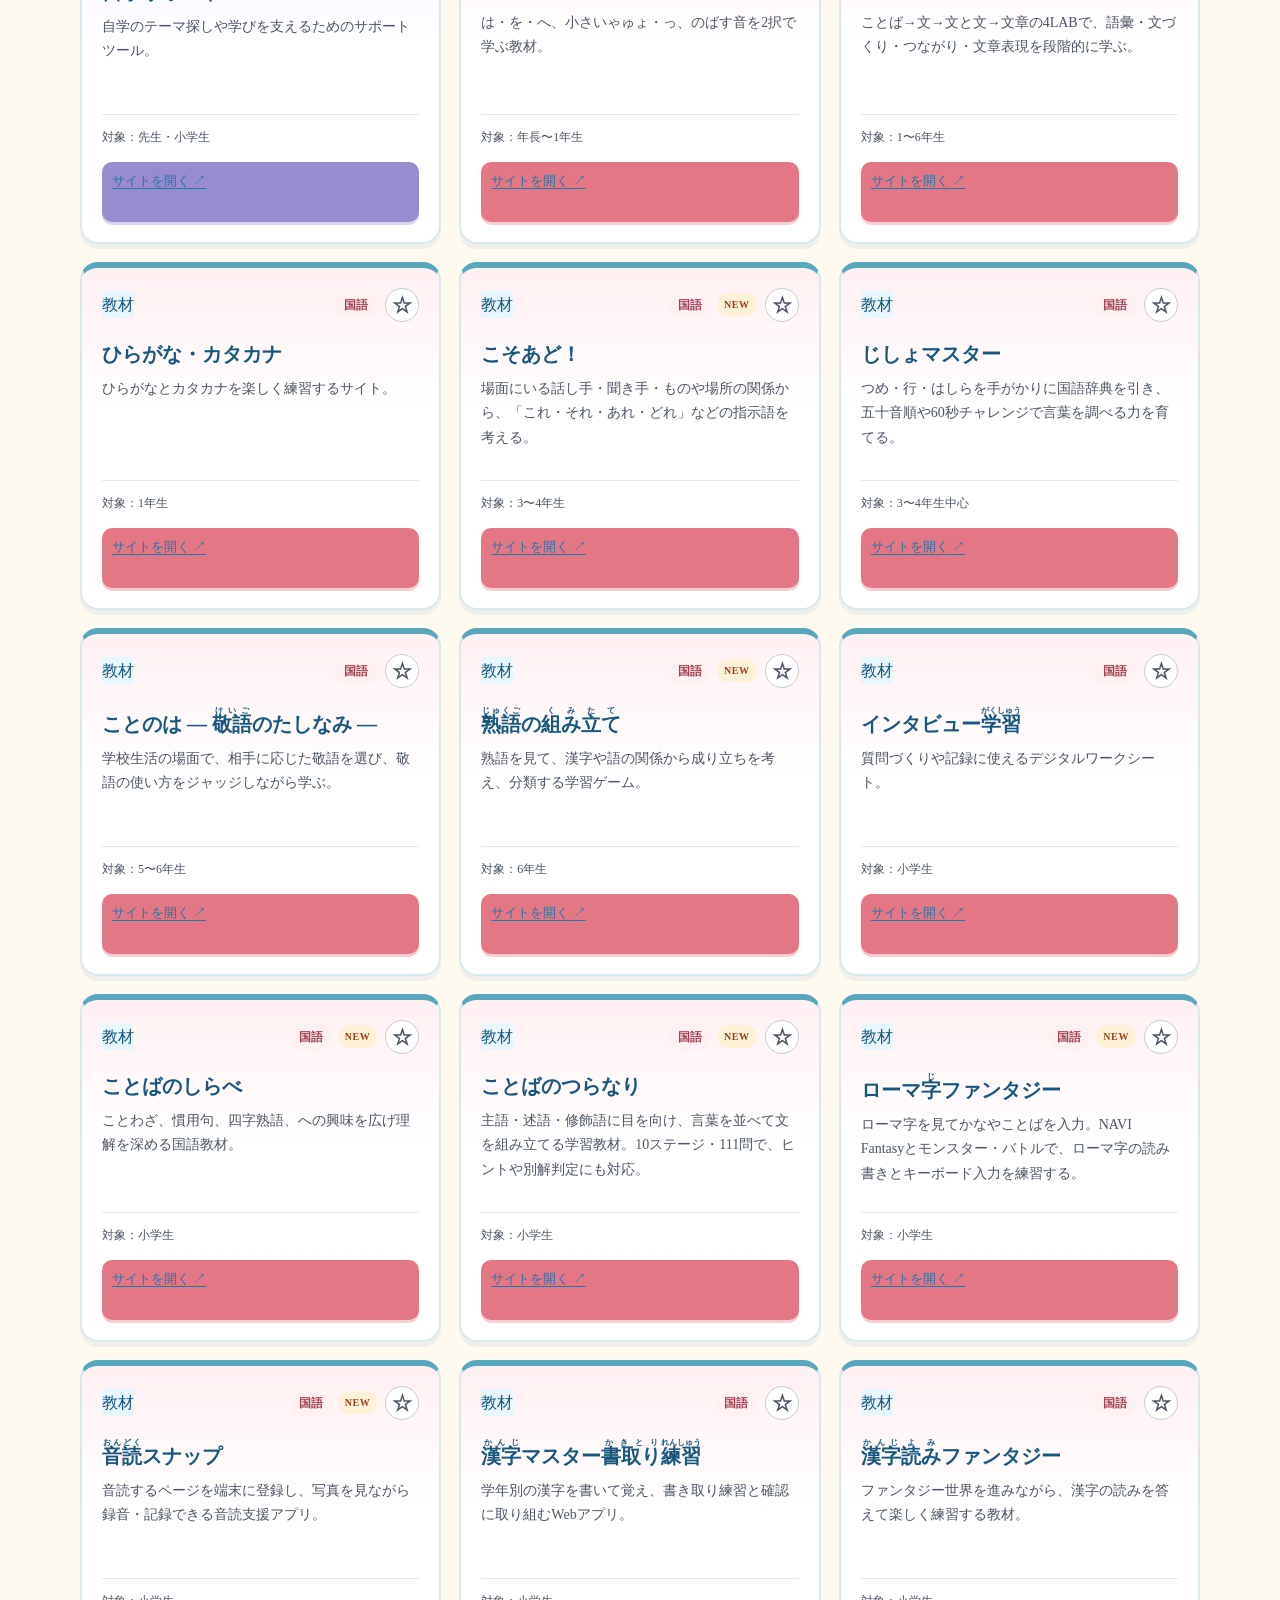
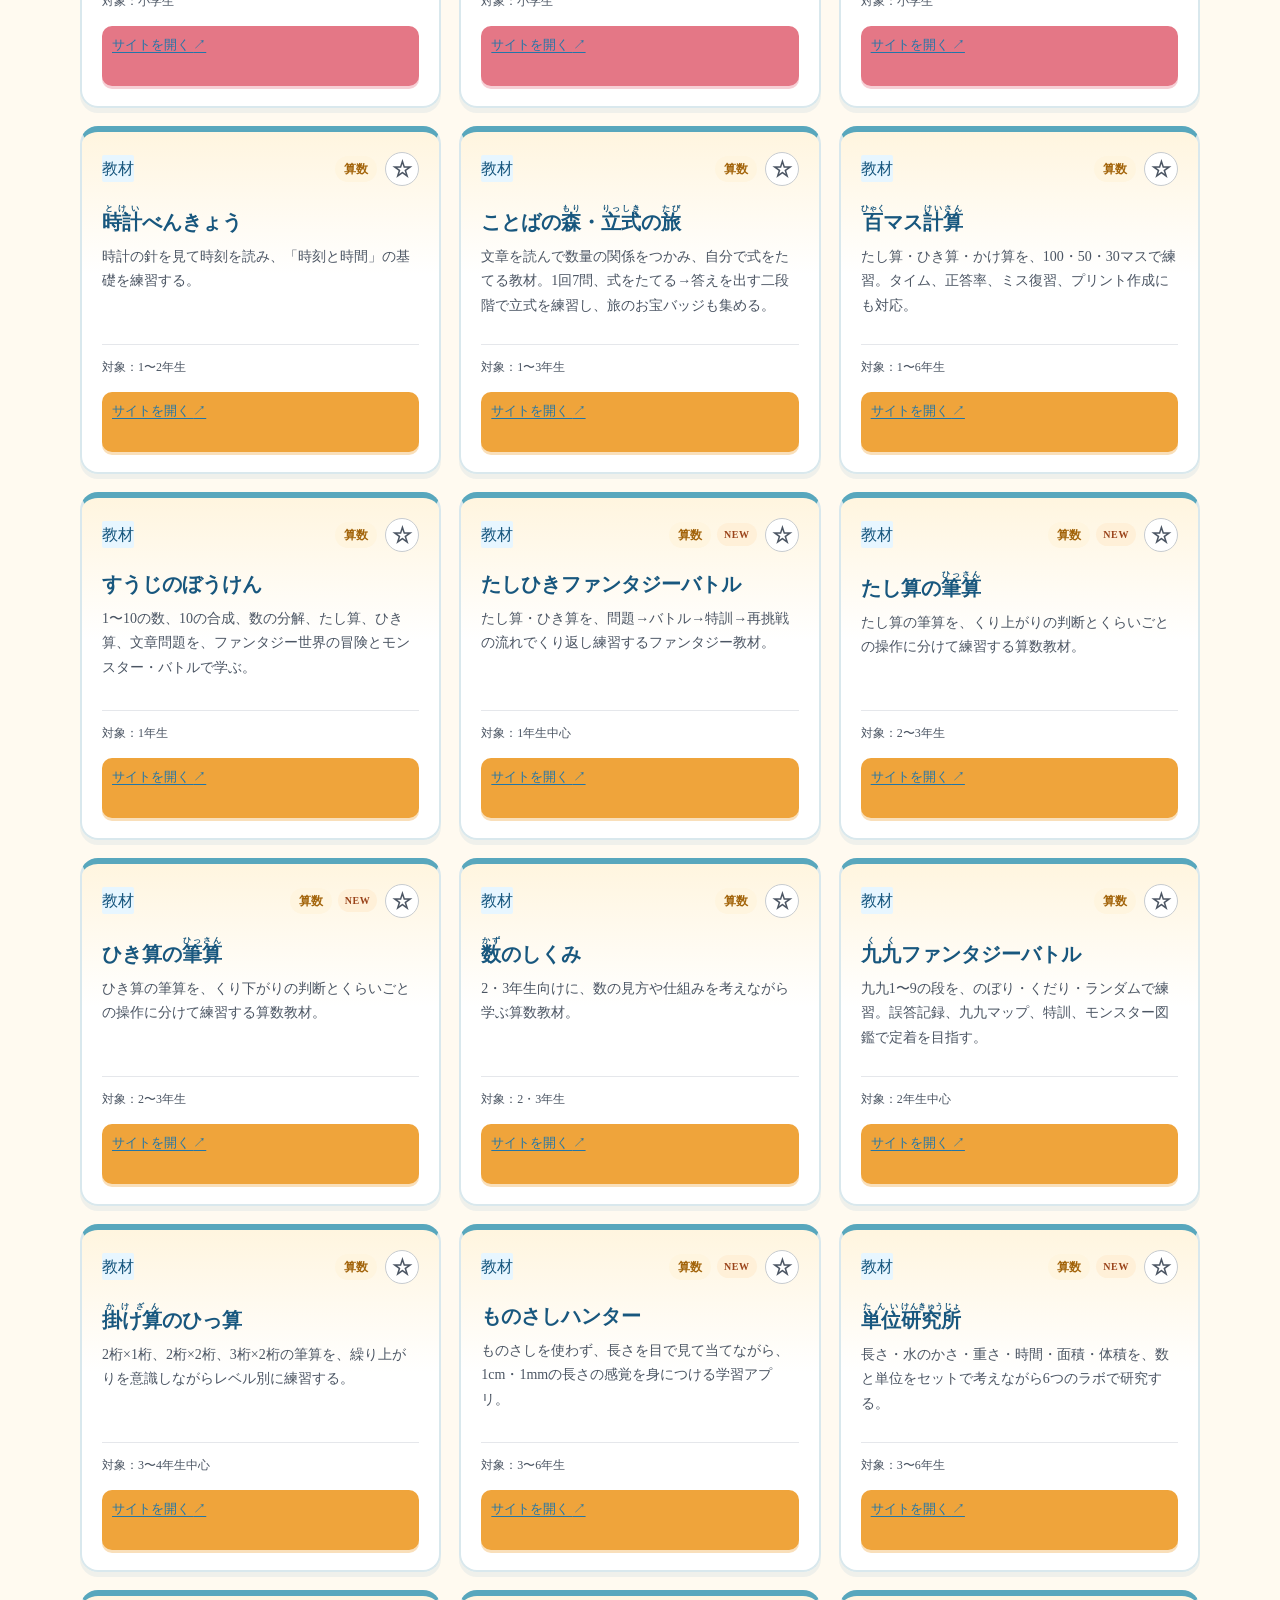
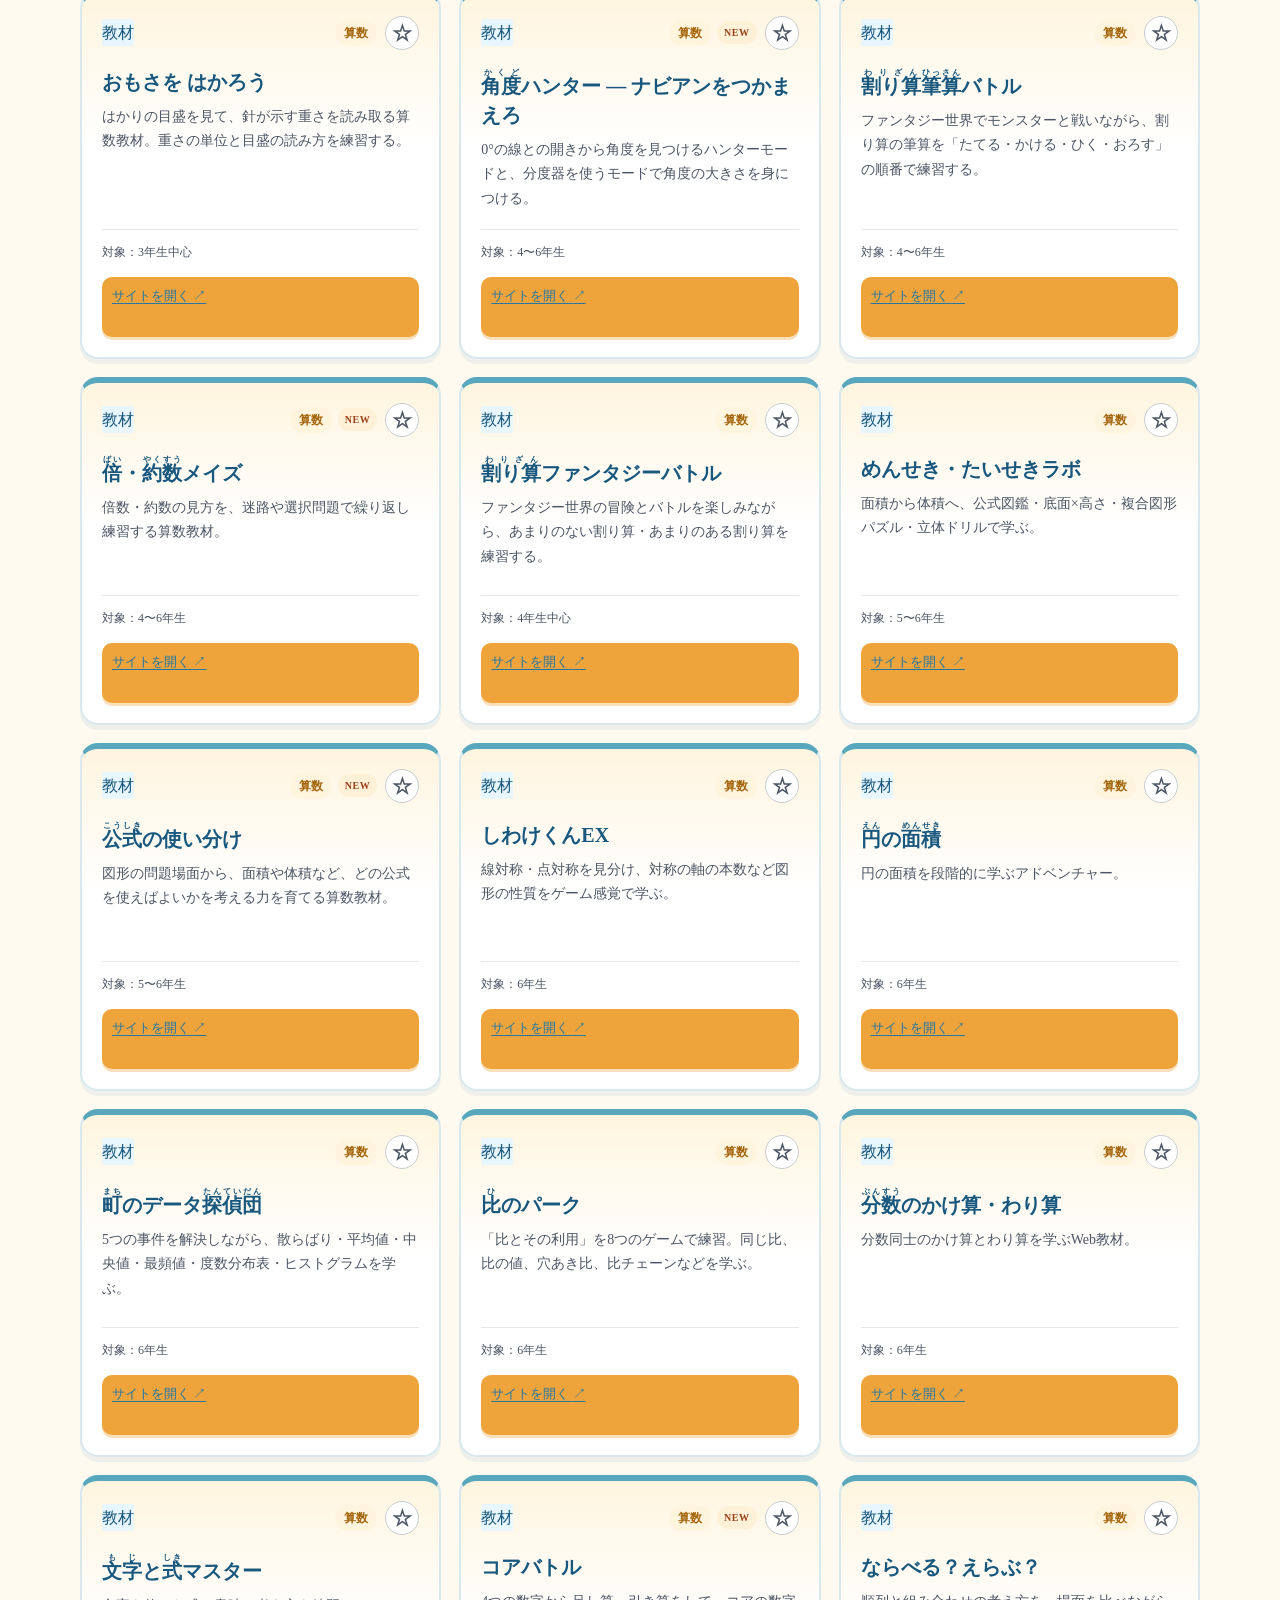
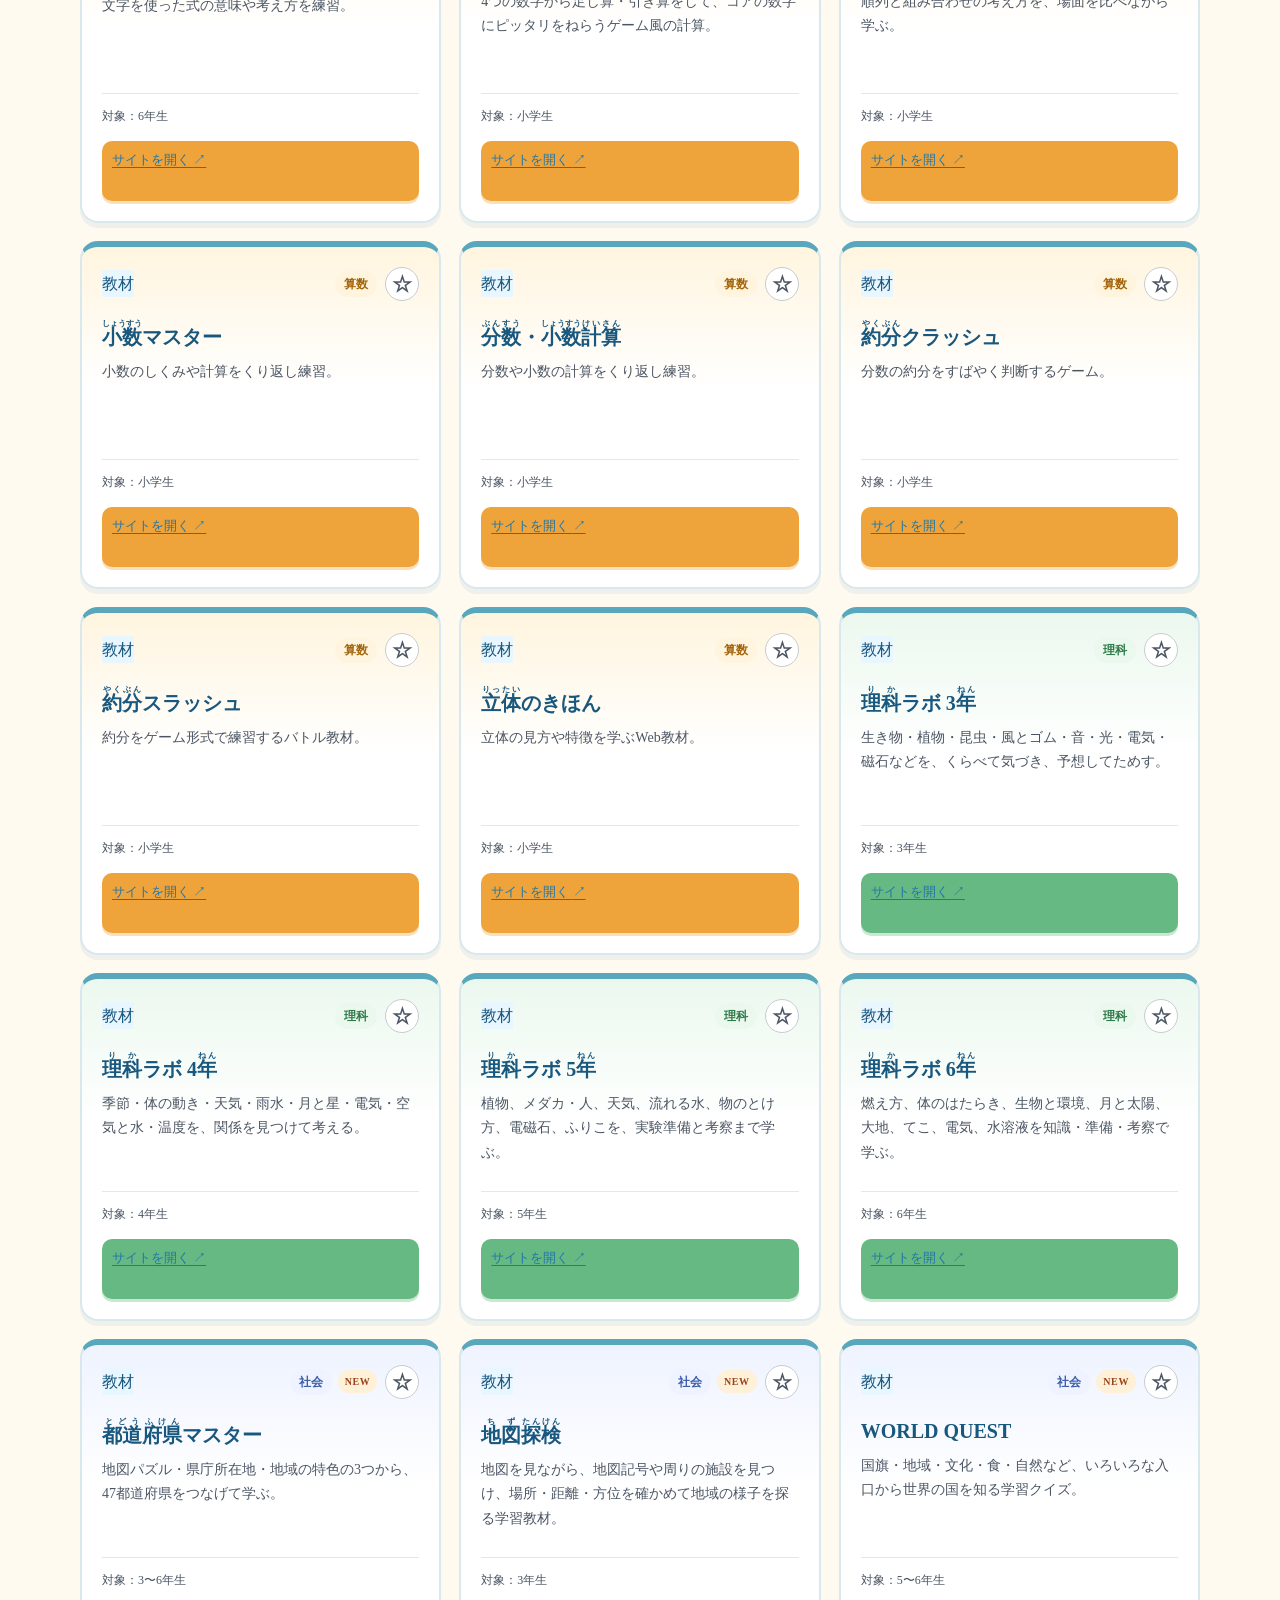
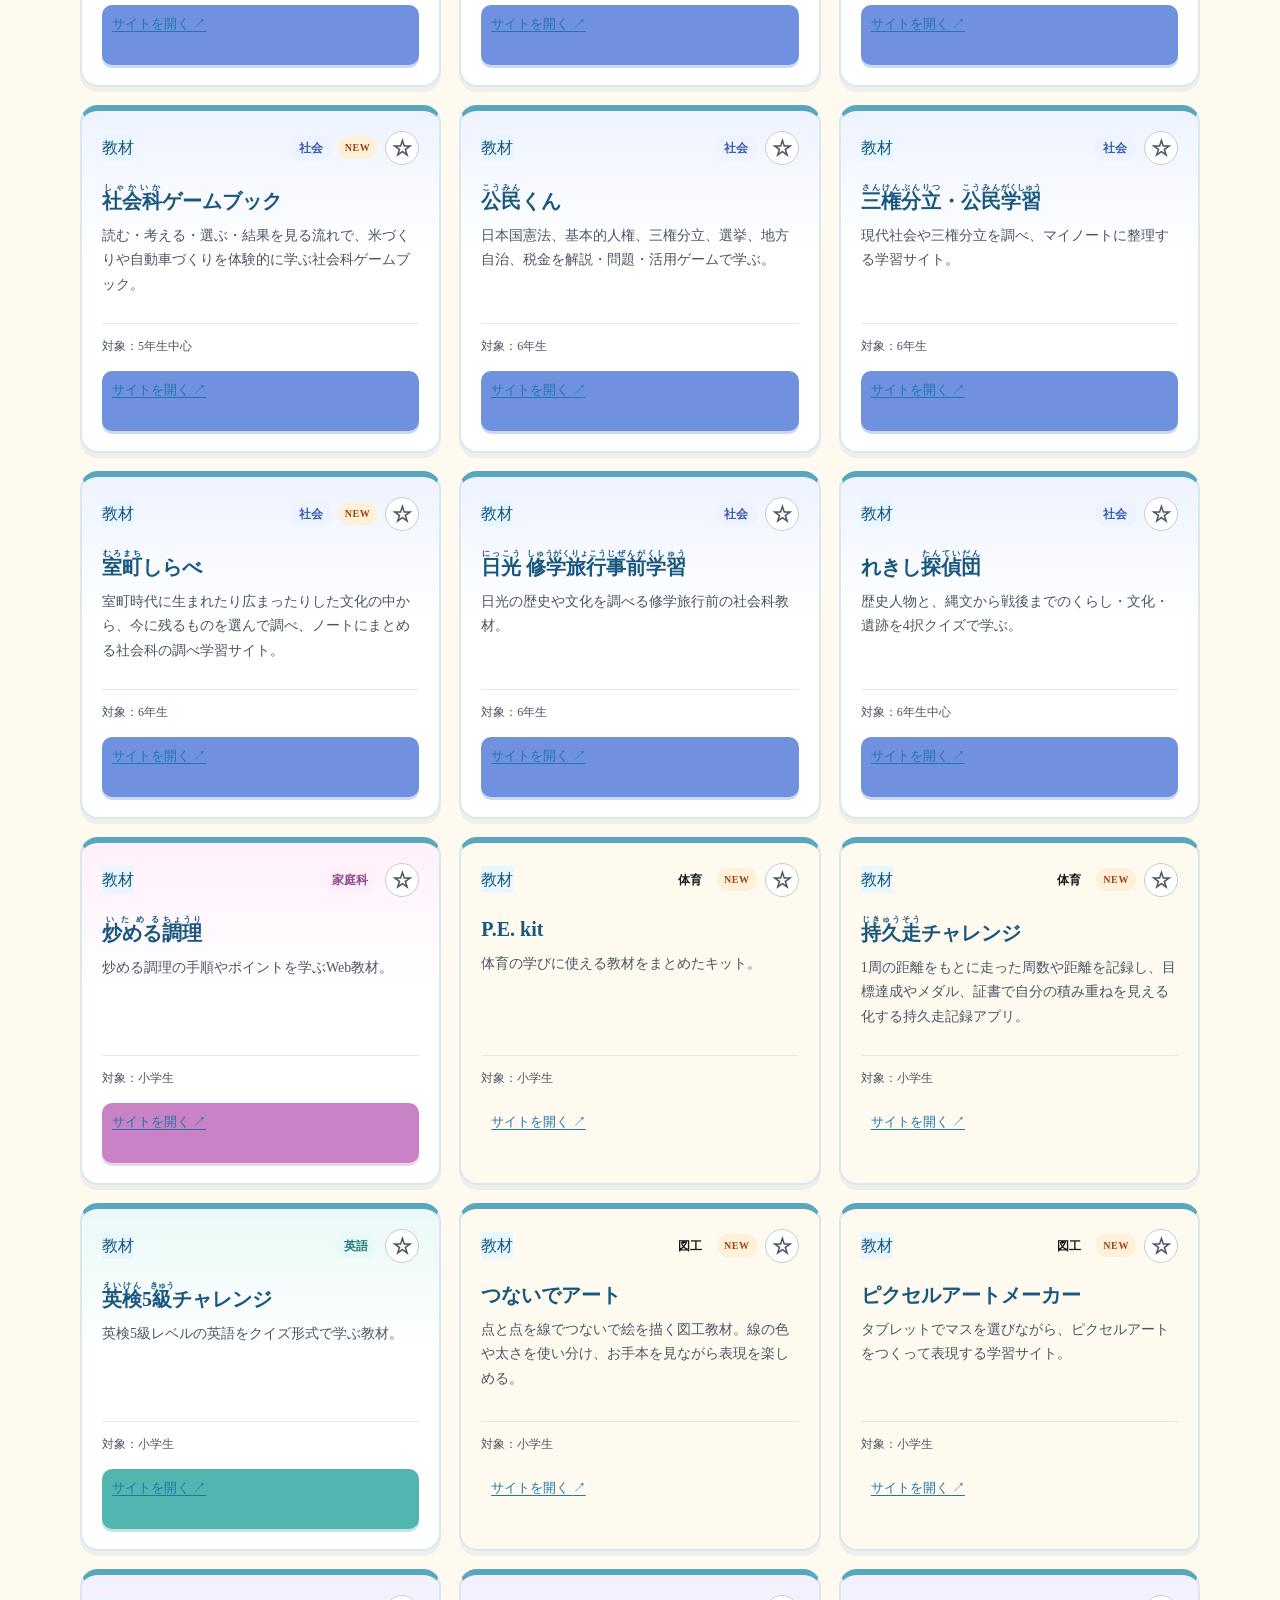
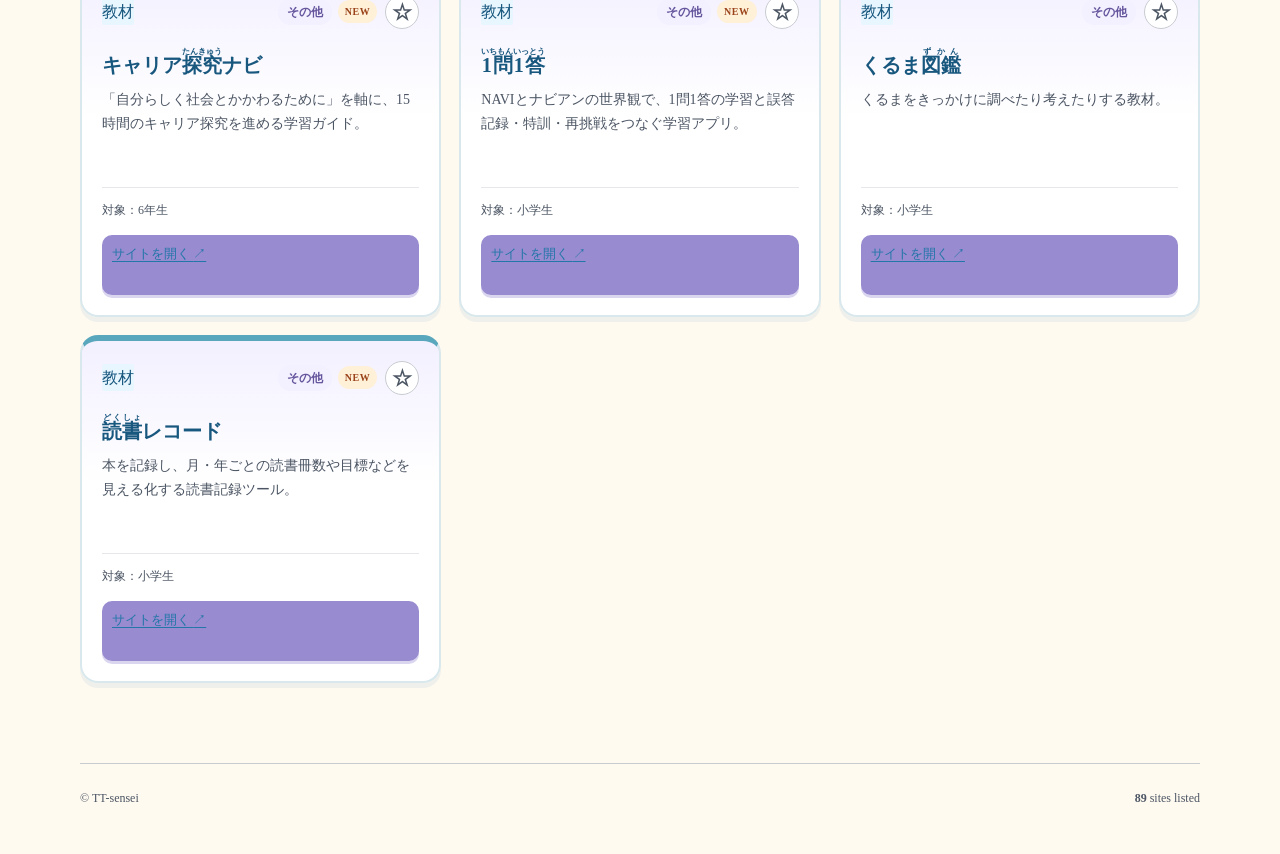
==== commit 867b17d1: "Add quick discovery filter controls" ====
--- a/index.html
+++ b/index.html
@@ -117,6 +117,10 @@
           <button class="grade-filter" type="button" data-grade="common" aria-pressed="false">小学生共通</button>
           <button class="grade-filter teacher-only" type="button" data-grade="teacher" aria-pressed="false">先生向け</button>
         </div></div>
+        <div class="filter-row"><span class="filter-label">表示</span><div class="quick-filters" id="quickFilters" aria-label="新着・お気に入りで絞り込む">
+          <button class="quick-filter" type="button" data-quick-filter="new" aria-pressed="false">NEW 新着のみ</button>
+          <button class="quick-filter" type="button" data-quick-filter="favorites" aria-pressed="false">★ お気に入りのみ</button>
+        </div></div>
         <button id="resetFilters" class="reset-button" type="button" hidden>絞り込みをクリア</button>
       </section>
 
--- a/style.css
+++ b/style.css
@@ -65,7 +65,11 @@
 .filter-label { padding-top: 8px; color: var(--muted); font-size: 12px; font-weight: 800; }
 .filters, .subjects { display: flex; flex-wrap: wrap; gap: 8px; }
 .filter, .subject { min-height: 40px; padding: 7px 14px; border: 1px solid var(--line); color: var(--ink); background: #fff; cursor: pointer; font: 700 14px inherit; }
-.grades { display: flex; flex-wrap: wrap; gap: 8px; }
+.grades, .purposes { display: flex; flex-wrap: wrap; gap: 8px; }
+.purpose-filter { min-height: 40px; padding: 7px 13px; border: 1px solid var(--line); border-radius: 999px; color: var(--ink); background: #fff; cursor: pointer; font: inherit; font-size: 14px; font-weight: 700; }
+.purpose-filter:hover { border-color: var(--blue); background: var(--info-bg); }
+.purpose-filter.active { border-color: var(--blue); color: #fff; background: var(--blue); }
+.purpose-filter:focus-visible { outline: 3px solid var(--focus); outline-offset: 2px; }
 .grade-filter { min-height: 40px; padding: 7px 13px; border: 1px solid var(--line); border-radius: 999px; color: var(--ink); background: #fff; cursor: pointer; font: inherit; font-size: 14px; font-weight: 700; }
 .grade-filter:hover { border-color: var(--blue); background: var(--info-bg); }
 .grade-filter.active { border-color: var(--blue); color: #fff; background: var(--blue); }
@@ -117,7 +121,7 @@
   .toolbar { padding: 18px; }
   .filter-row { grid-template-columns: 1fr; gap: 6px; }
   .filter-label { padding-top: 0; }
-  .filter, .subject, .grade-filter { min-height: 44px; }
+  .filter, .subject, .grade-filter, .purpose-filter { min-height: 44px; }
   .card { min-height: 0; }
   .footer { flex-direction: column; }
 }
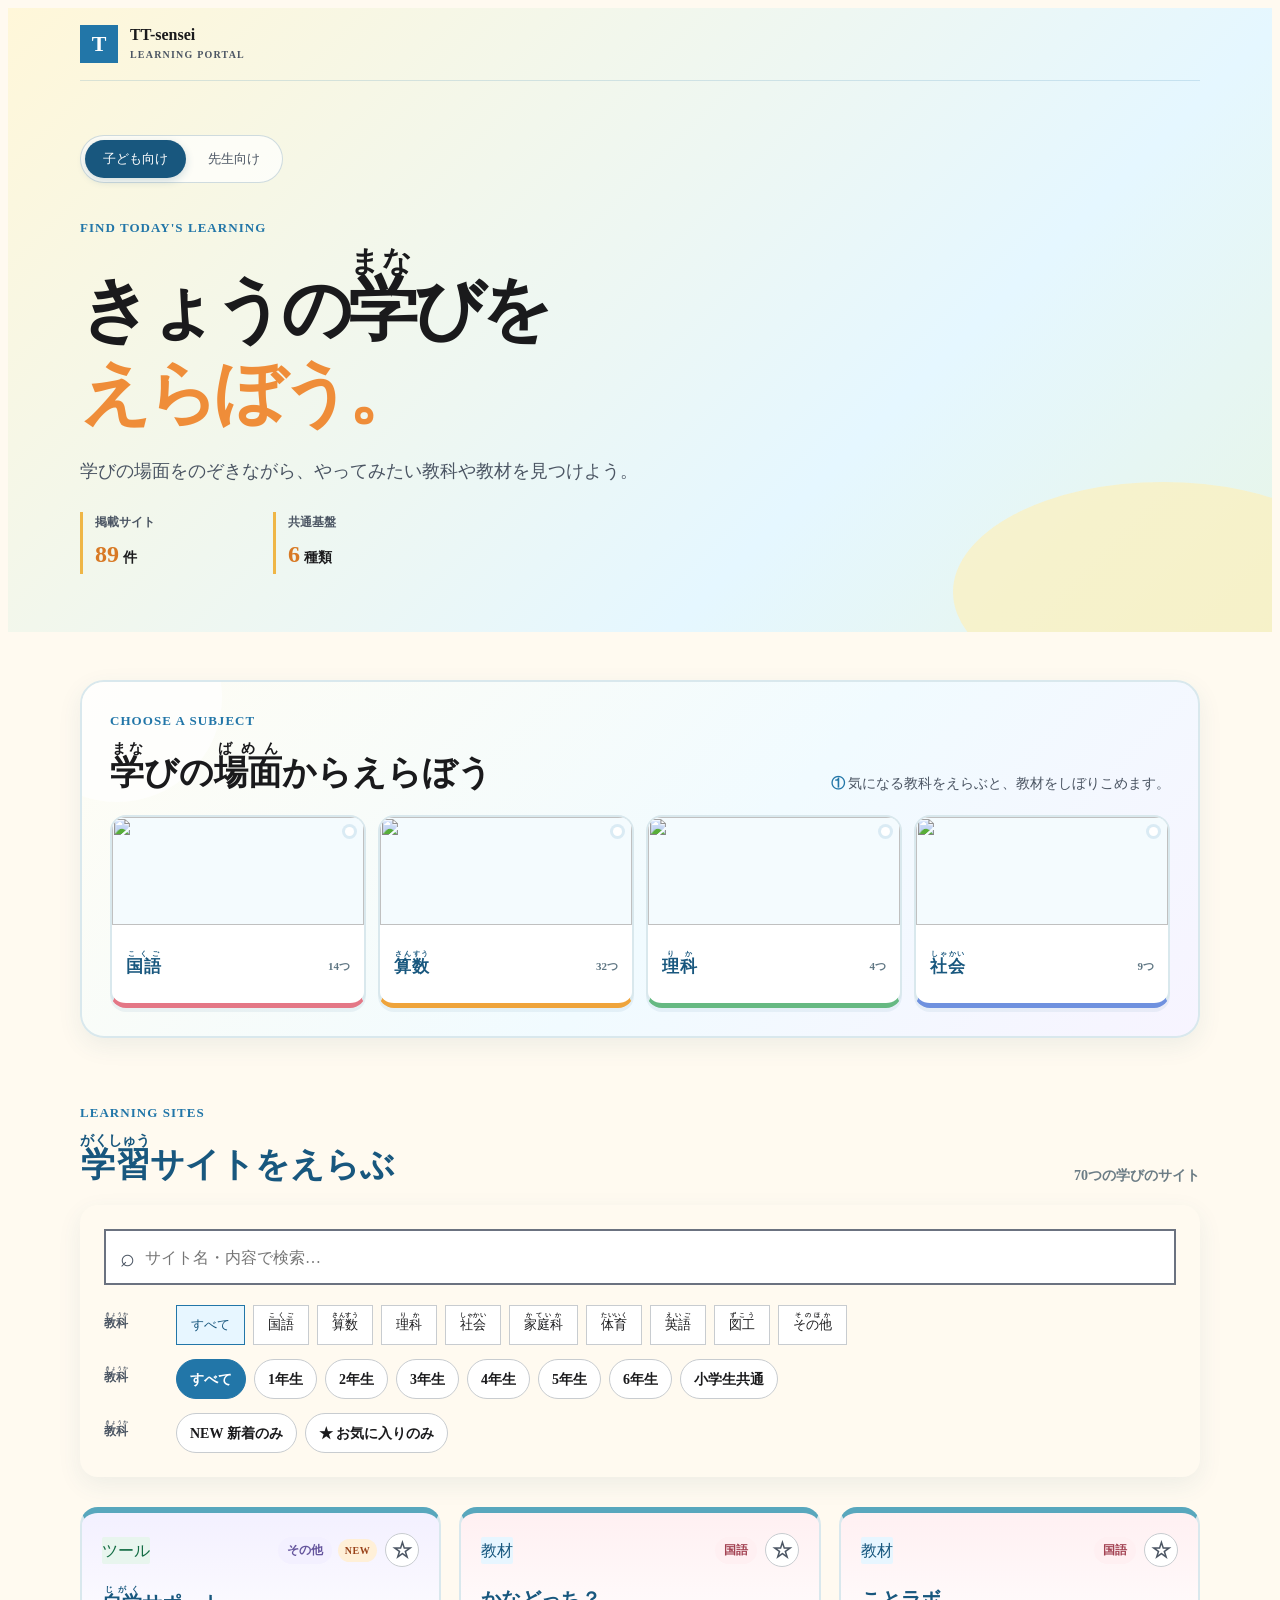
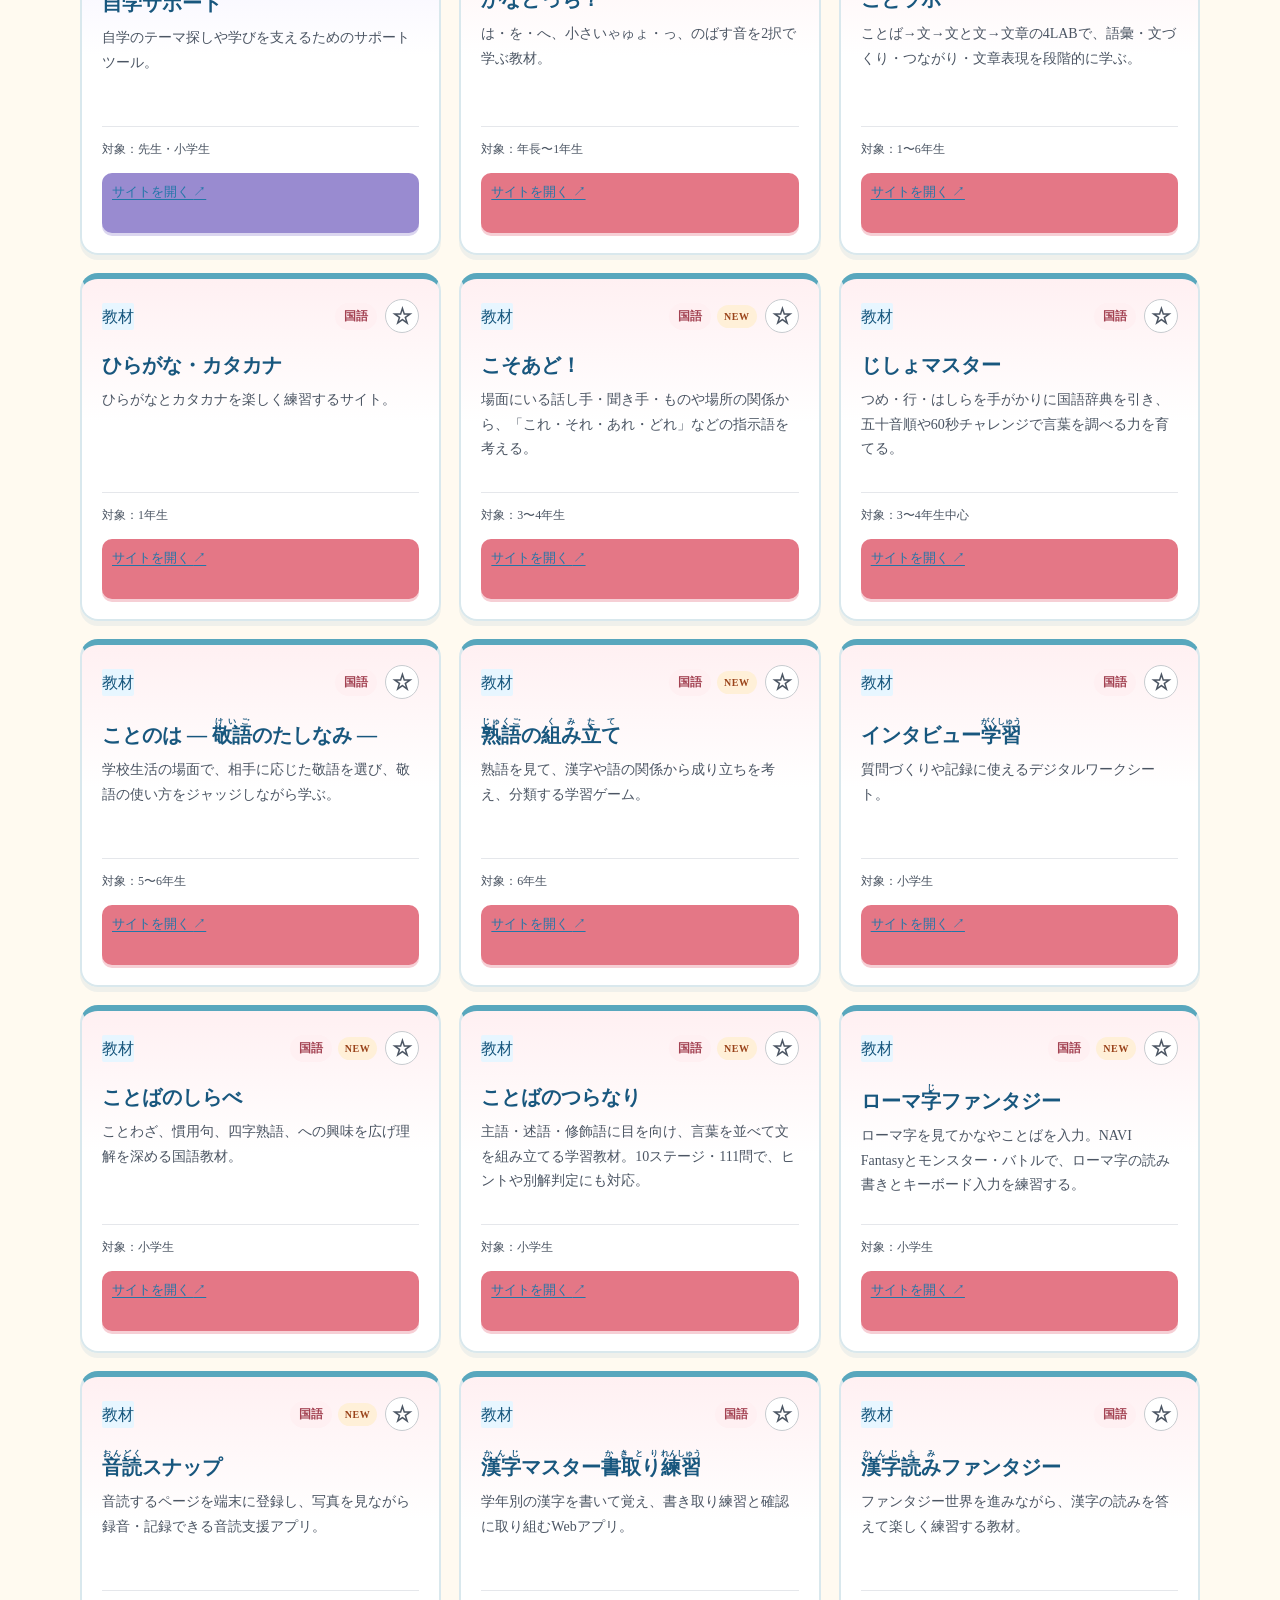
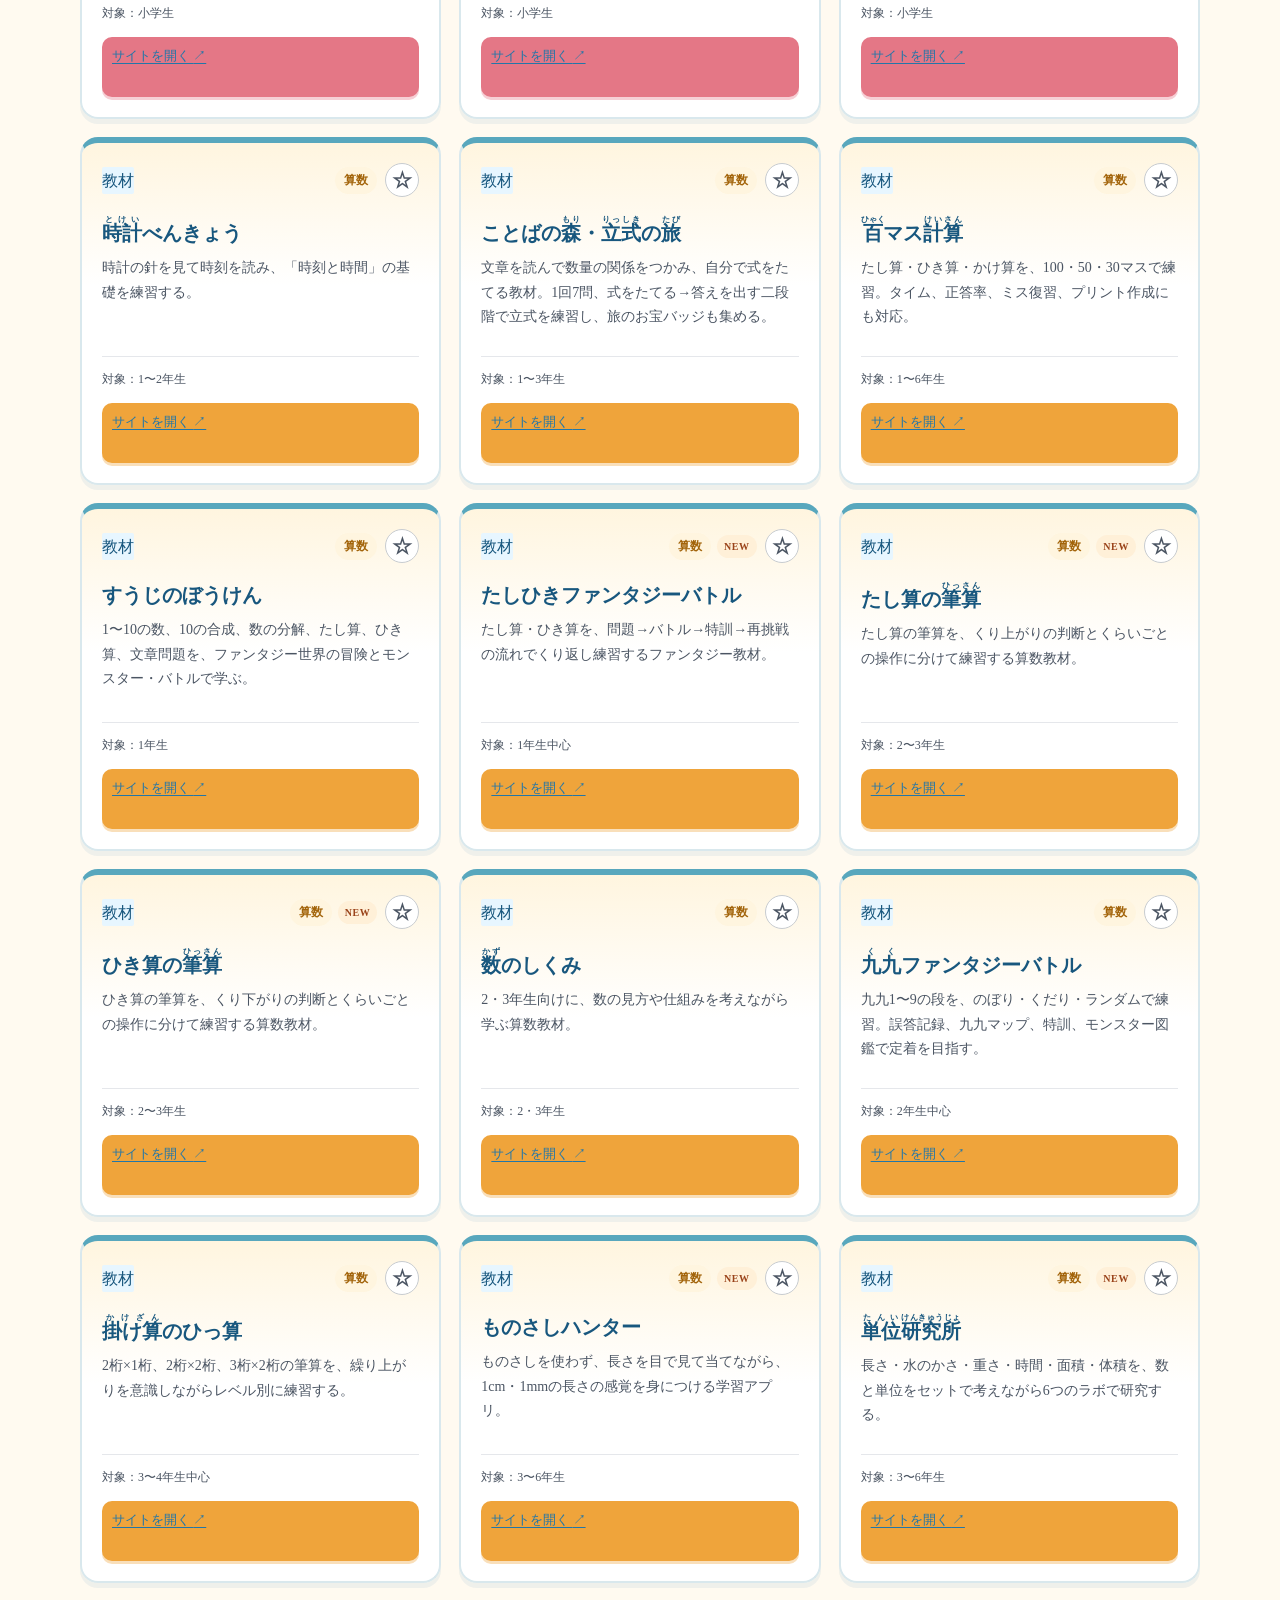
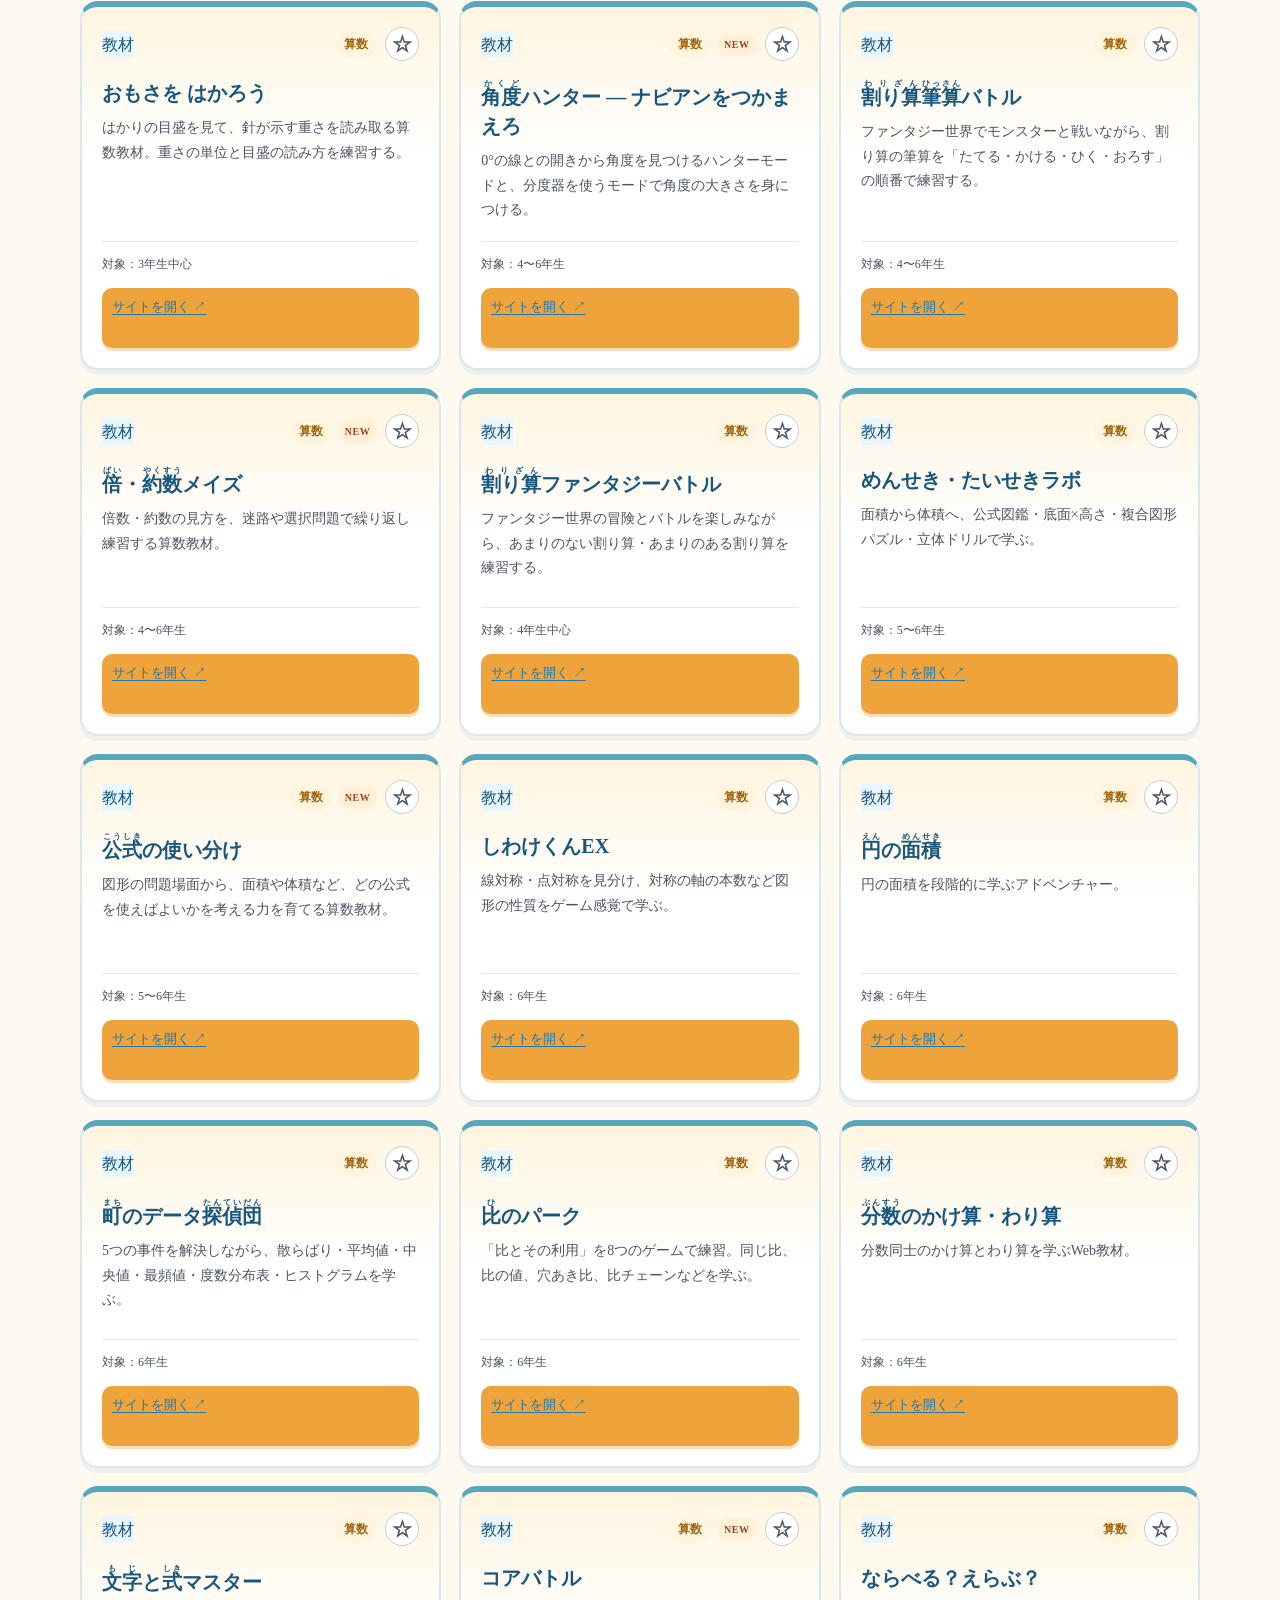
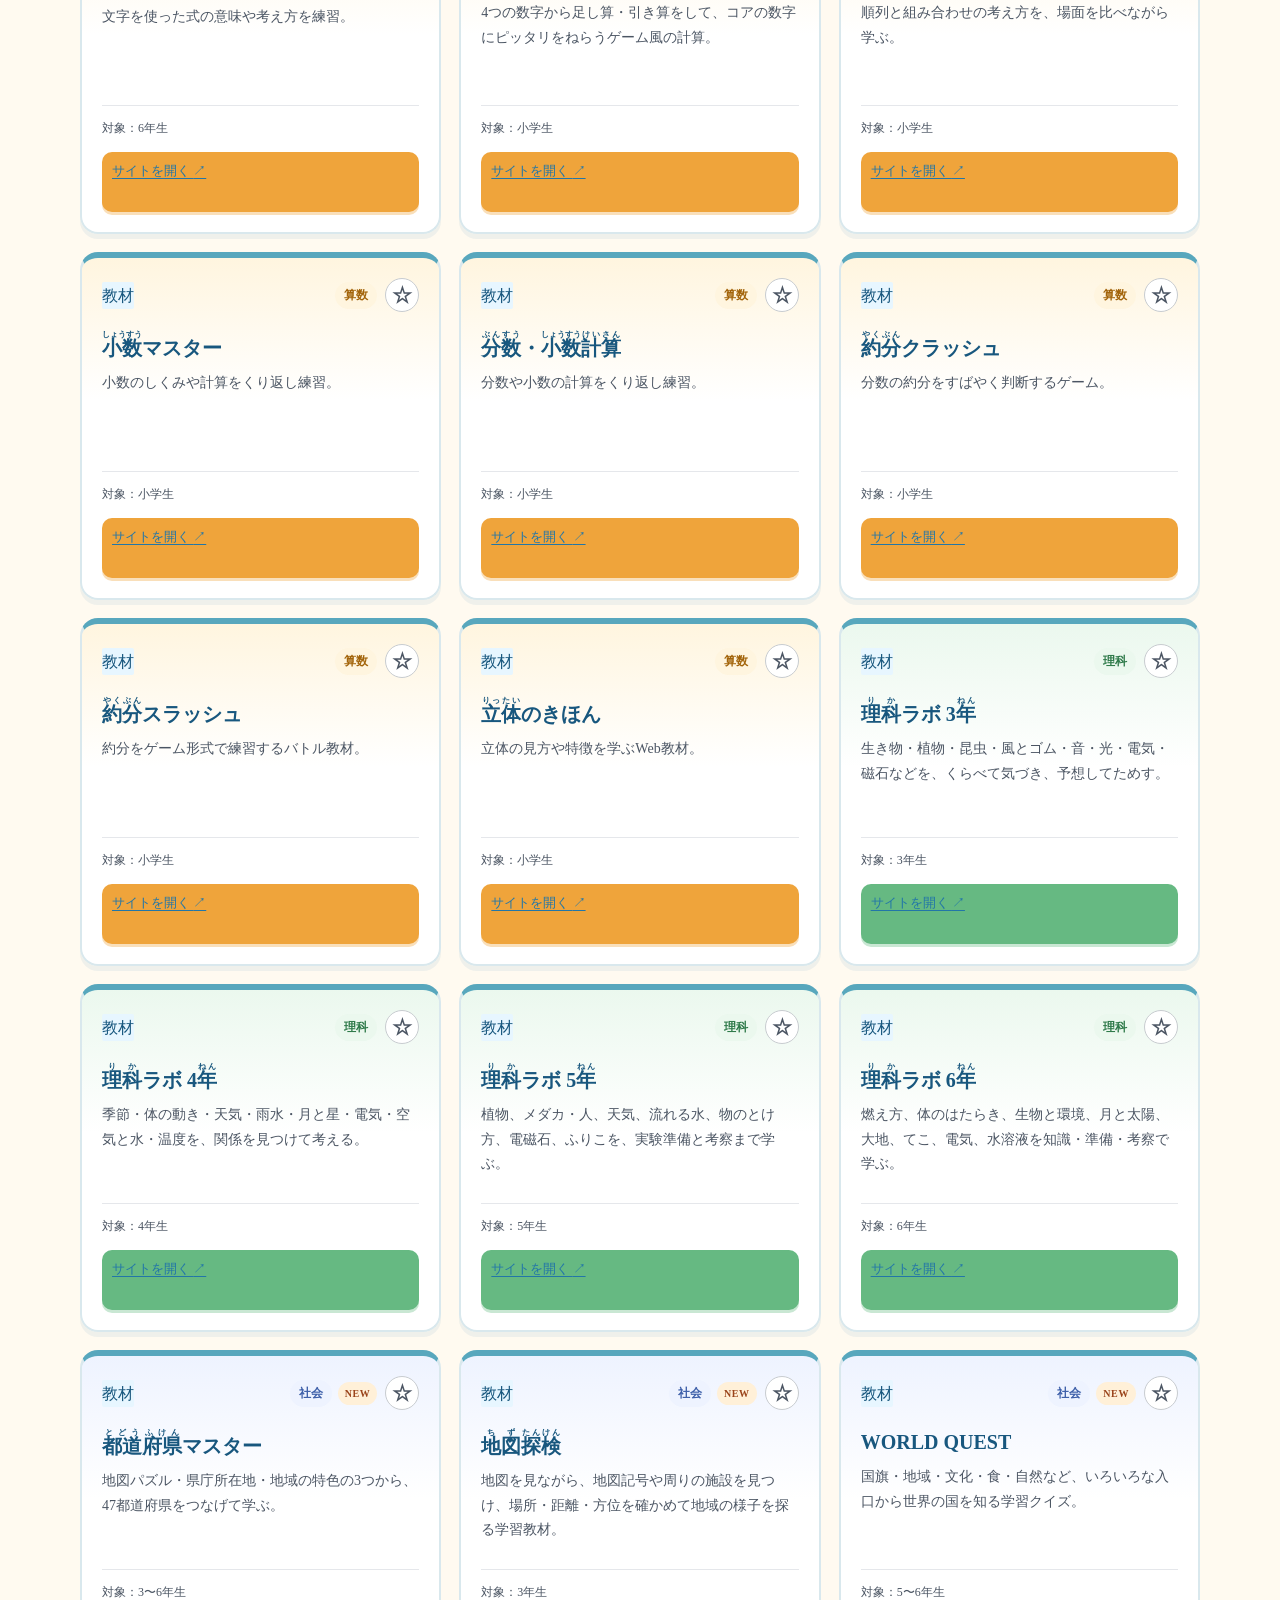
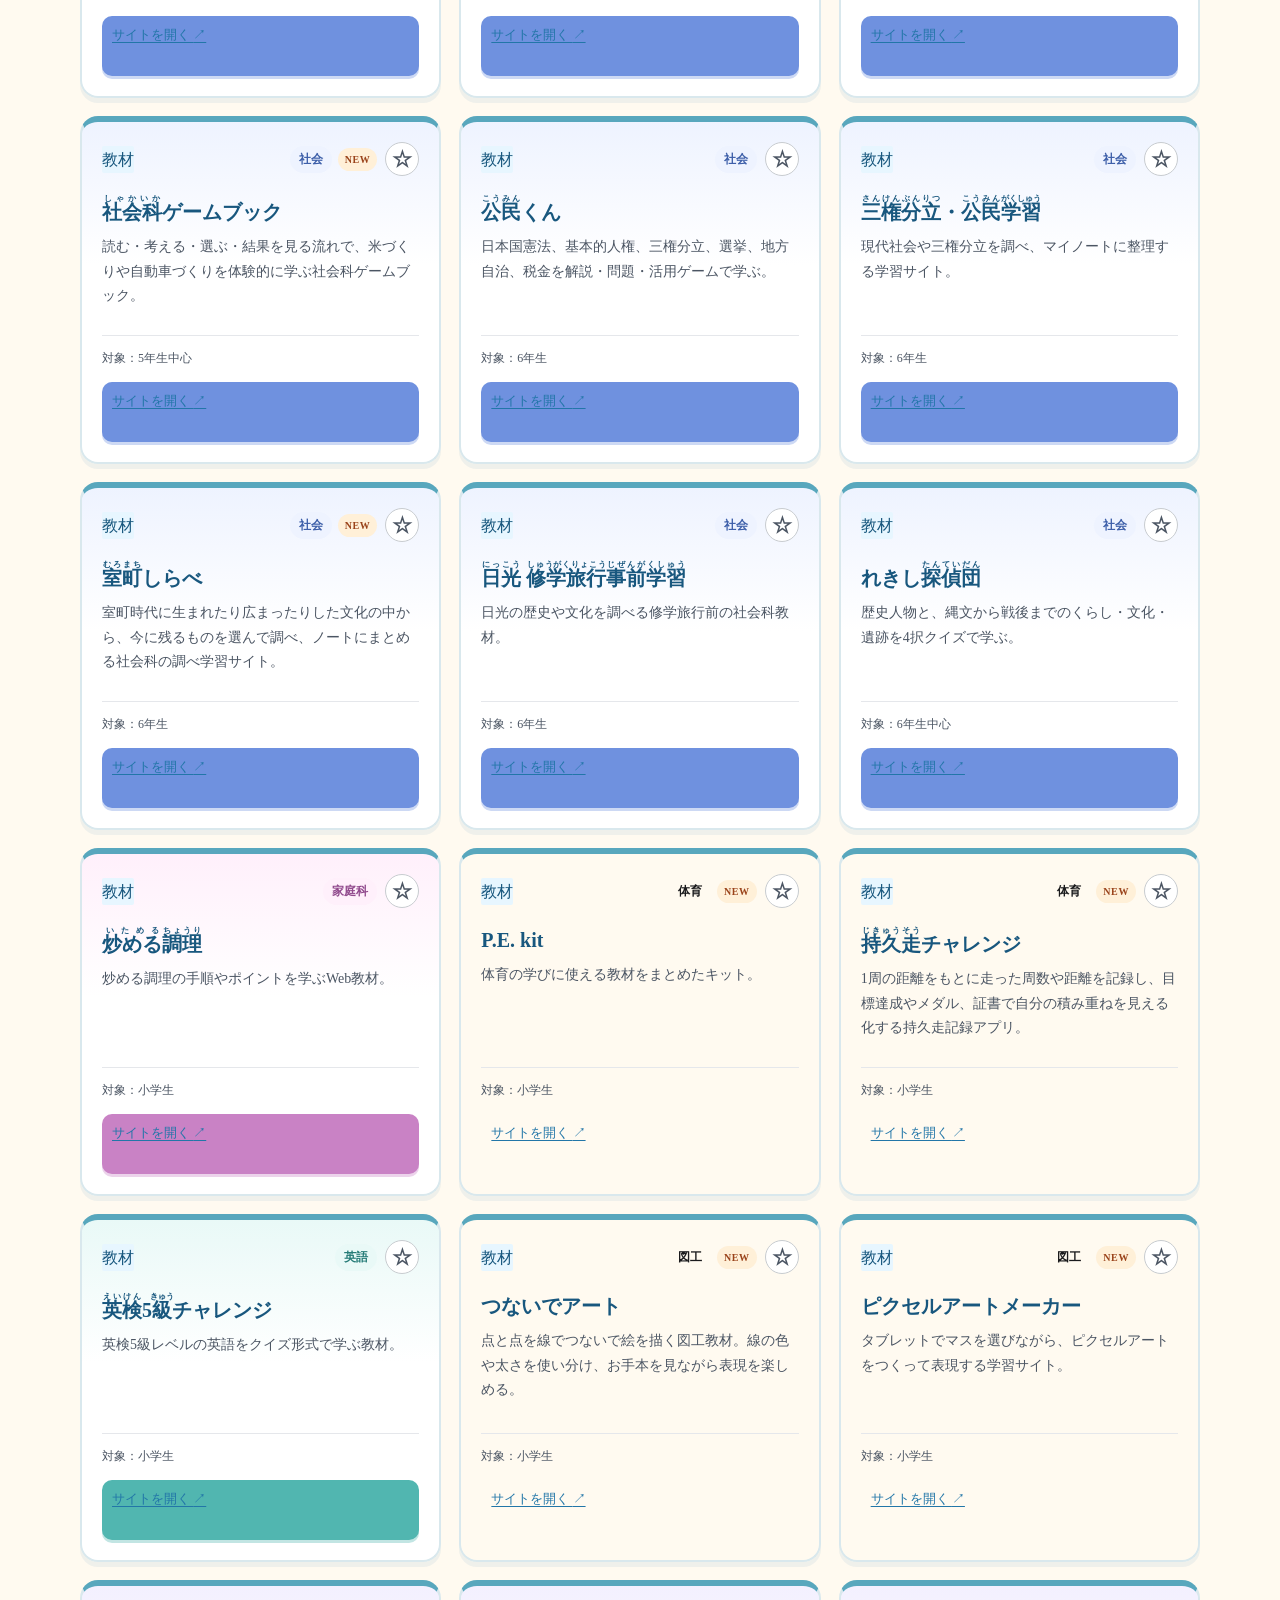
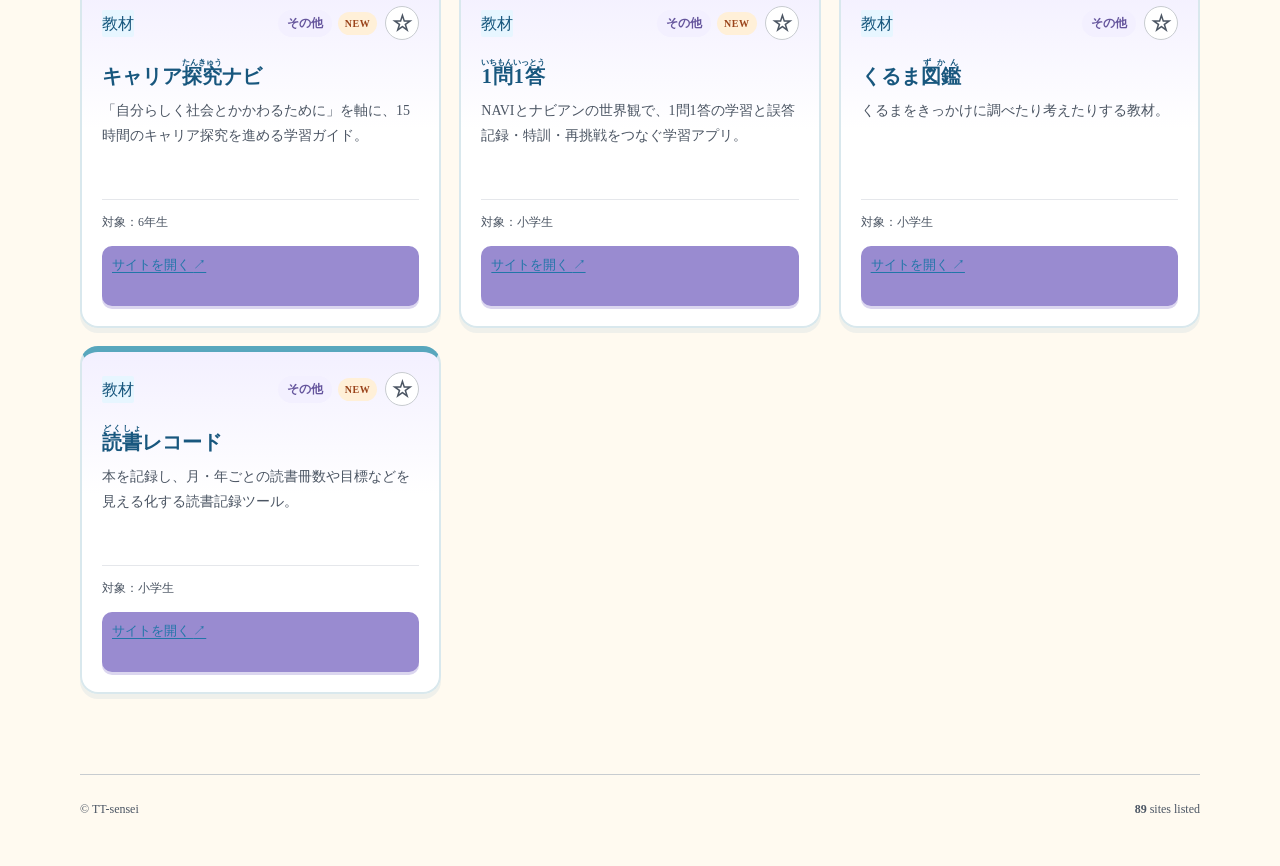
==== commit 6fff225c: "Add teacher purpose shortcuts to portal home" ====
--- a/index.html
+++ b/index.html
@@ -45,6 +45,27 @@
   </header>
 
   <main class="wrap main">
+    <section class="teacher-purpose-entry teacher-only" aria-labelledby="teacherPurposeTitle">
+      <div class="section-head">
+        <div><p class="eyebrow">START WITH YOUR PURPOSE</p><h2 id="teacherPurposeTitle">何をしたいですか？</h2></div>
+        <p>目的を選ぶと、関連する教材やツールに絞り込めます。</p>
+      </div>
+      <div class="teacher-purpose-grid">
+        <button class="teacher-purpose-card" type="button" data-purpose="lesson" aria-pressed="false">
+          <span class="purpose-number">01</span><span class="purpose-title">授業で使う</span><span class="purpose-description">子どもが学ぶ教材を探す</span><span class="purpose-arrow" aria-hidden="true">→</span>
+        </button>
+        <button class="teacher-purpose-card" type="button" data-purpose="classroom" aria-pressed="false">
+          <span class="purpose-number">02</span><span class="purpose-title">教室で使う</span><span class="purpose-description">日々の活動を支えるツール</span><span class="purpose-arrow" aria-hidden="true">→</span>
+        </button>
+        <button class="teacher-purpose-card" type="button" data-purpose="create" aria-pressed="false">
+          <span class="purpose-number">03</span><span class="purpose-title">教材をつくる</span><span class="purpose-description">プリントや問題づくりに</span><span class="purpose-arrow" aria-hidden="true">→</span>
+        </button>
+        <button class="teacher-purpose-card" type="button" data-purpose="assets" aria-pressed="false">
+          <span class="purpose-number">04</span><span class="purpose-title">素材を探す</span><span class="purpose-description">画像や制作の共通基盤</span><span class="purpose-arrow" aria-hidden="true">→</span>
+        </button>
+      </div>
+    </section>
+
     <section class="foundation teacher-only" aria-labelledby="foundationTitle">
       <div class="section-head foundation-head">
         <div><p class="eyebrow">COMMON FOUNDATION</p><h2 id="foundationTitle">先生のための共通素材と設計基盤</h2></div>
--- a/style.css
+++ b/style.css
@@ -70,6 +70,11 @@
 .purpose-filter:hover { border-color: var(--blue); background: var(--info-bg); }
 .purpose-filter.active { border-color: var(--blue); color: #fff; background: var(--blue); }
 .purpose-filter:focus-visible { outline: 3px solid var(--focus); outline-offset: 2px; }
+.quick-filters { display: flex; flex-wrap: wrap; gap: 8px; }
+.quick-filter { min-height: 40px; padding: 7px 13px; border: 1px solid var(--line); border-radius: 999px; color: var(--ink); background: #fff; cursor: pointer; font: inherit; font-size: 14px; font-weight: 700; }
+.quick-filter:hover { border-color: var(--blue); background: var(--info-bg); }
+.quick-filter.active { border-color: var(--blue); color: #fff; background: var(--blue); }
+.quick-filter:focus-visible { outline: 3px solid var(--focus); outline-offset: 2px; }
 .grade-filter { min-height: 40px; padding: 7px 13px; border: 1px solid var(--line); border-radius: 999px; color: var(--ink); background: #fff; cursor: pointer; font: inherit; font-size: 14px; font-weight: 700; }
 .grade-filter:hover { border-color: var(--blue); background: var(--info-bg); }
 .grade-filter.active { border-color: var(--blue); color: #fff; background: var(--blue); }
@@ -121,7 +126,7 @@
   .toolbar { padding: 18px; }
   .filter-row { grid-template-columns: 1fr; gap: 6px; }
   .filter-label { padding-top: 0; }
-  .filter, .subject, .grade-filter, .purpose-filter { min-height: 44px; }
+  .filter, .subject, .grade-filter, .purpose-filter, .quick-filter { min-height: 44px; }
   .card { min-height: 0; }
   .footer { flex-direction: column; }
 }
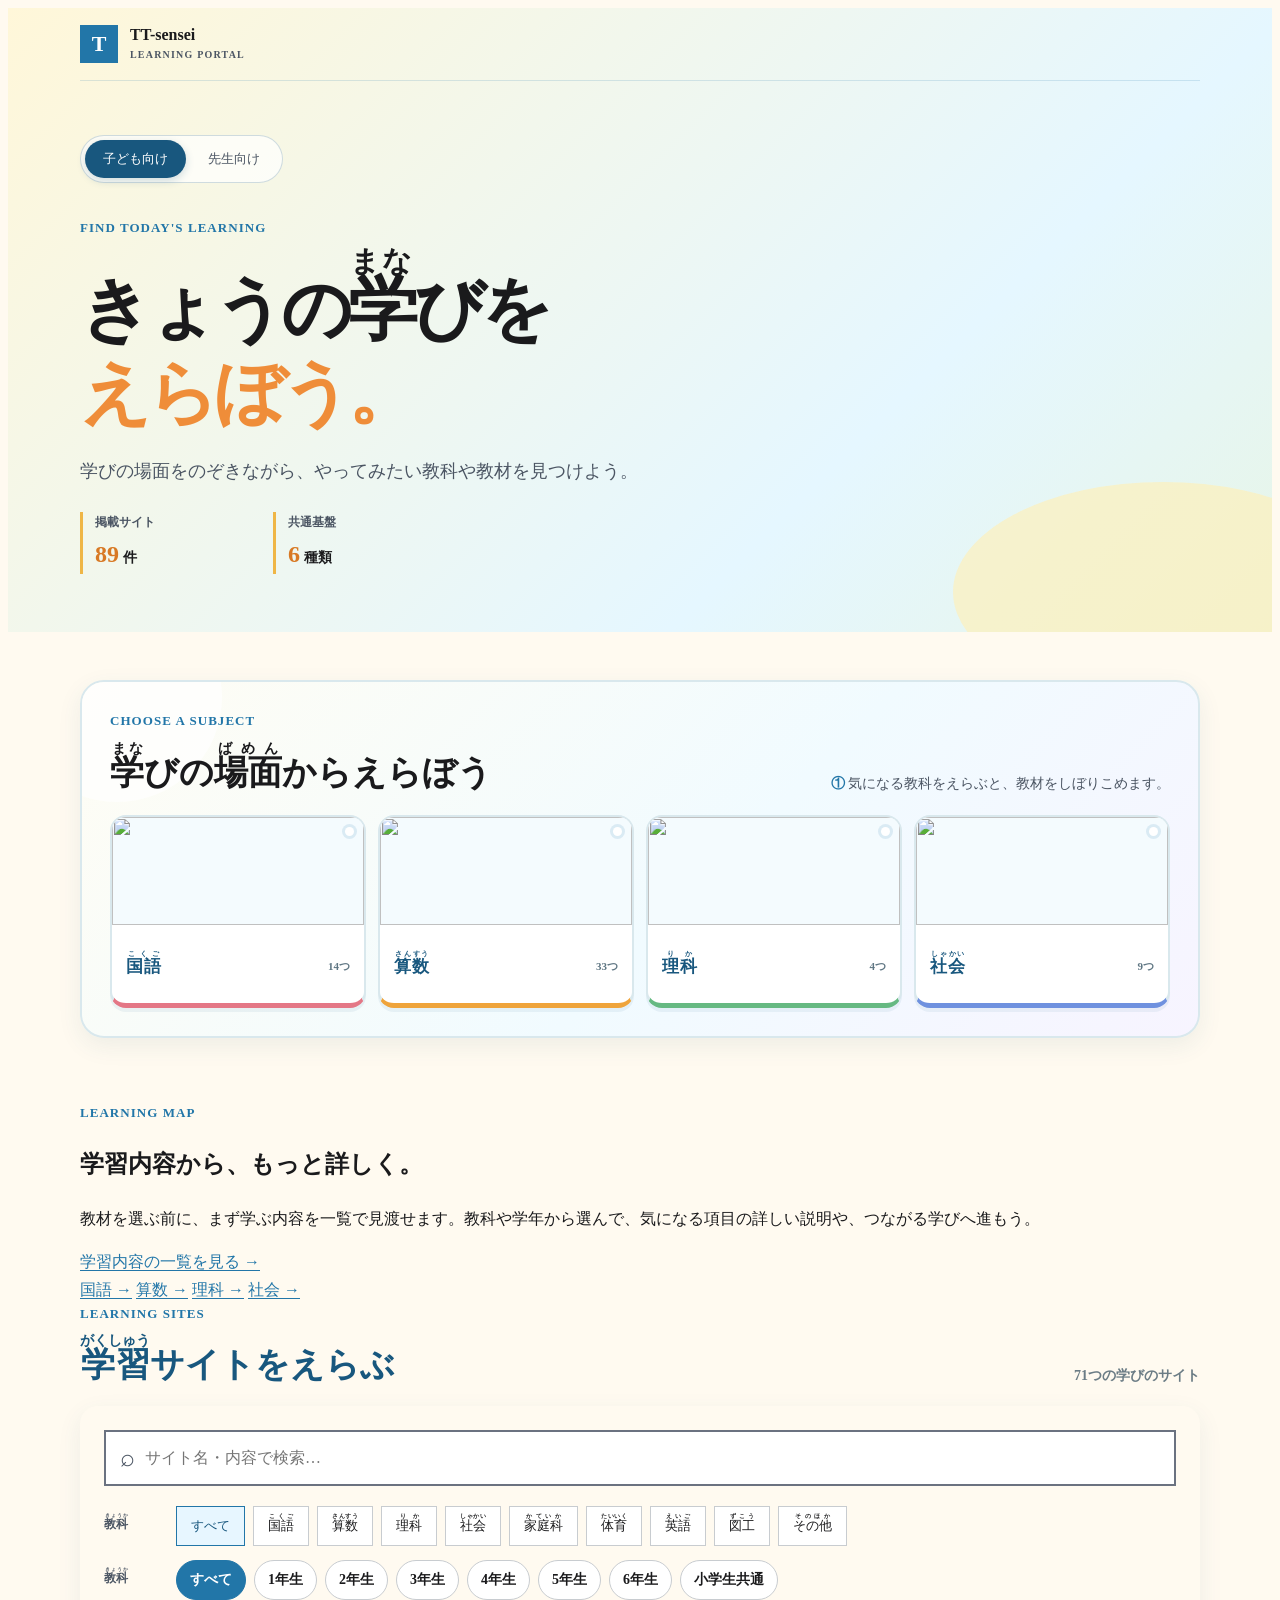
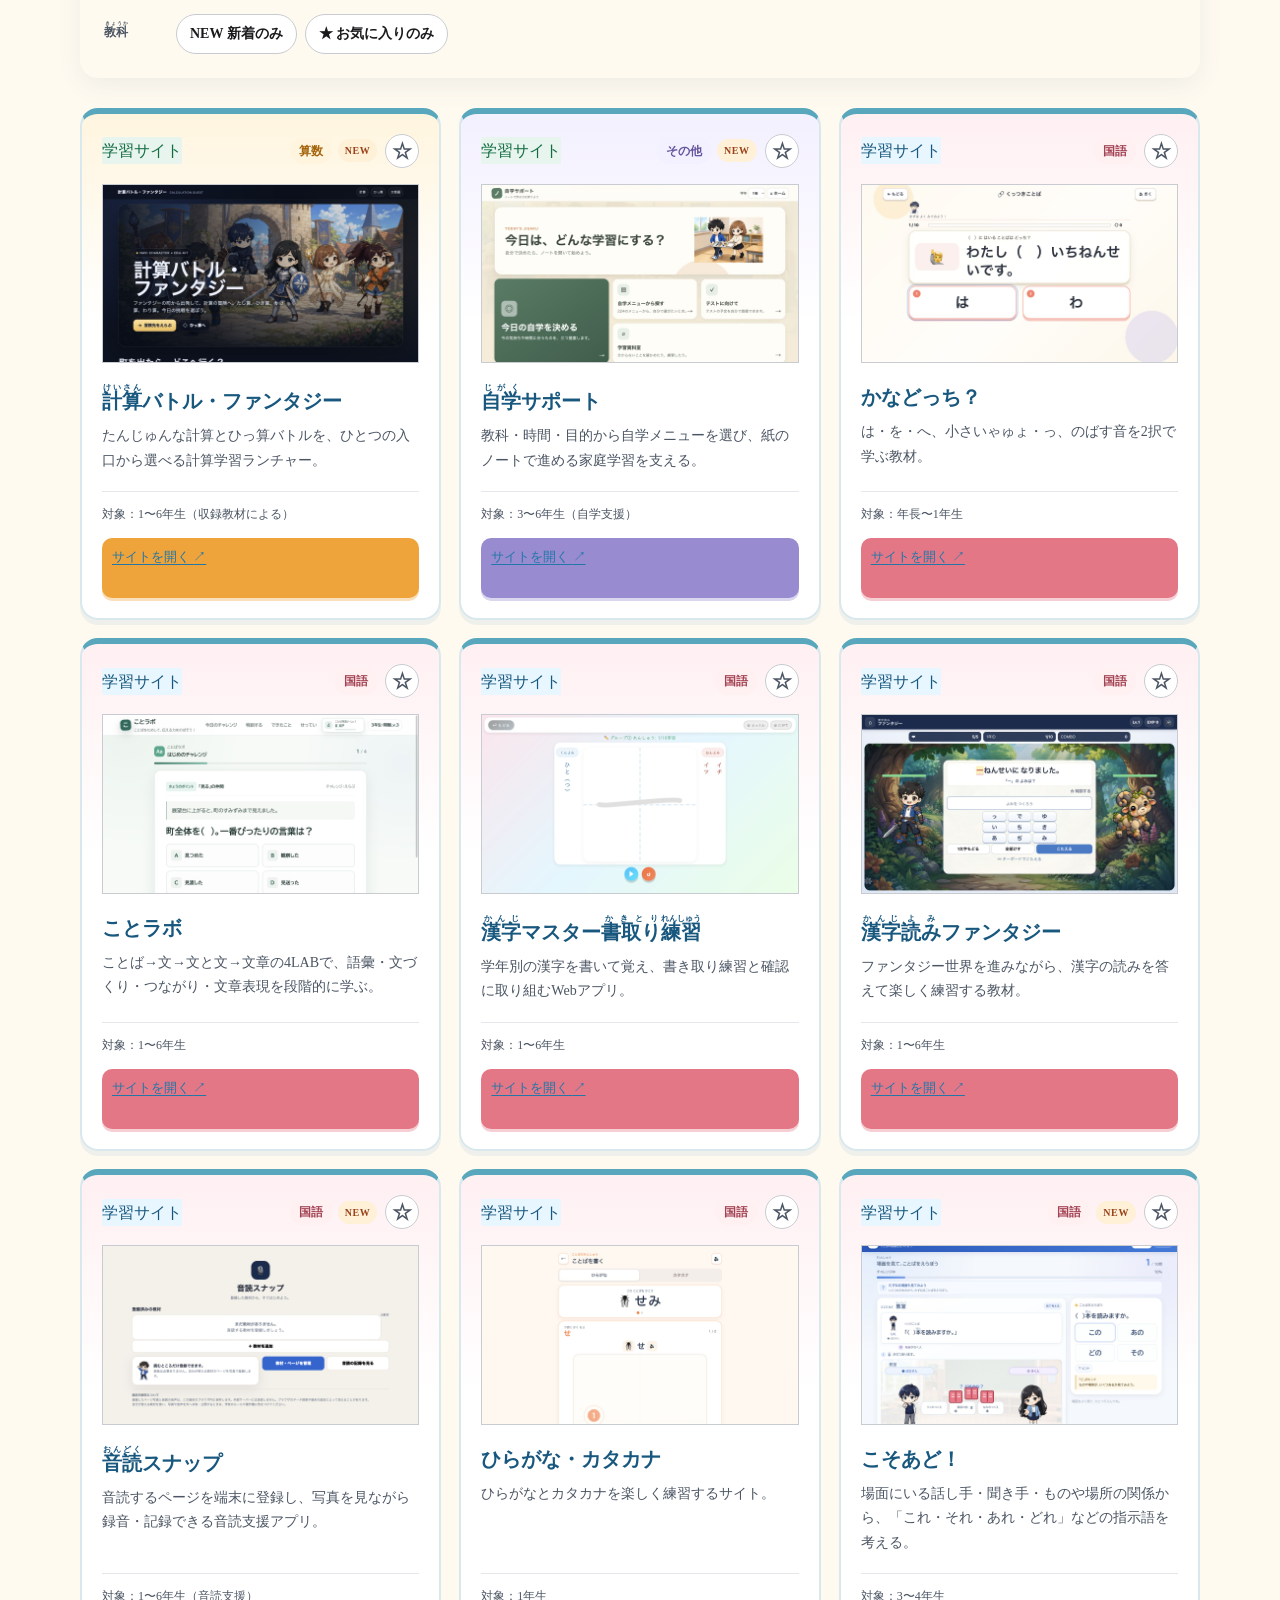
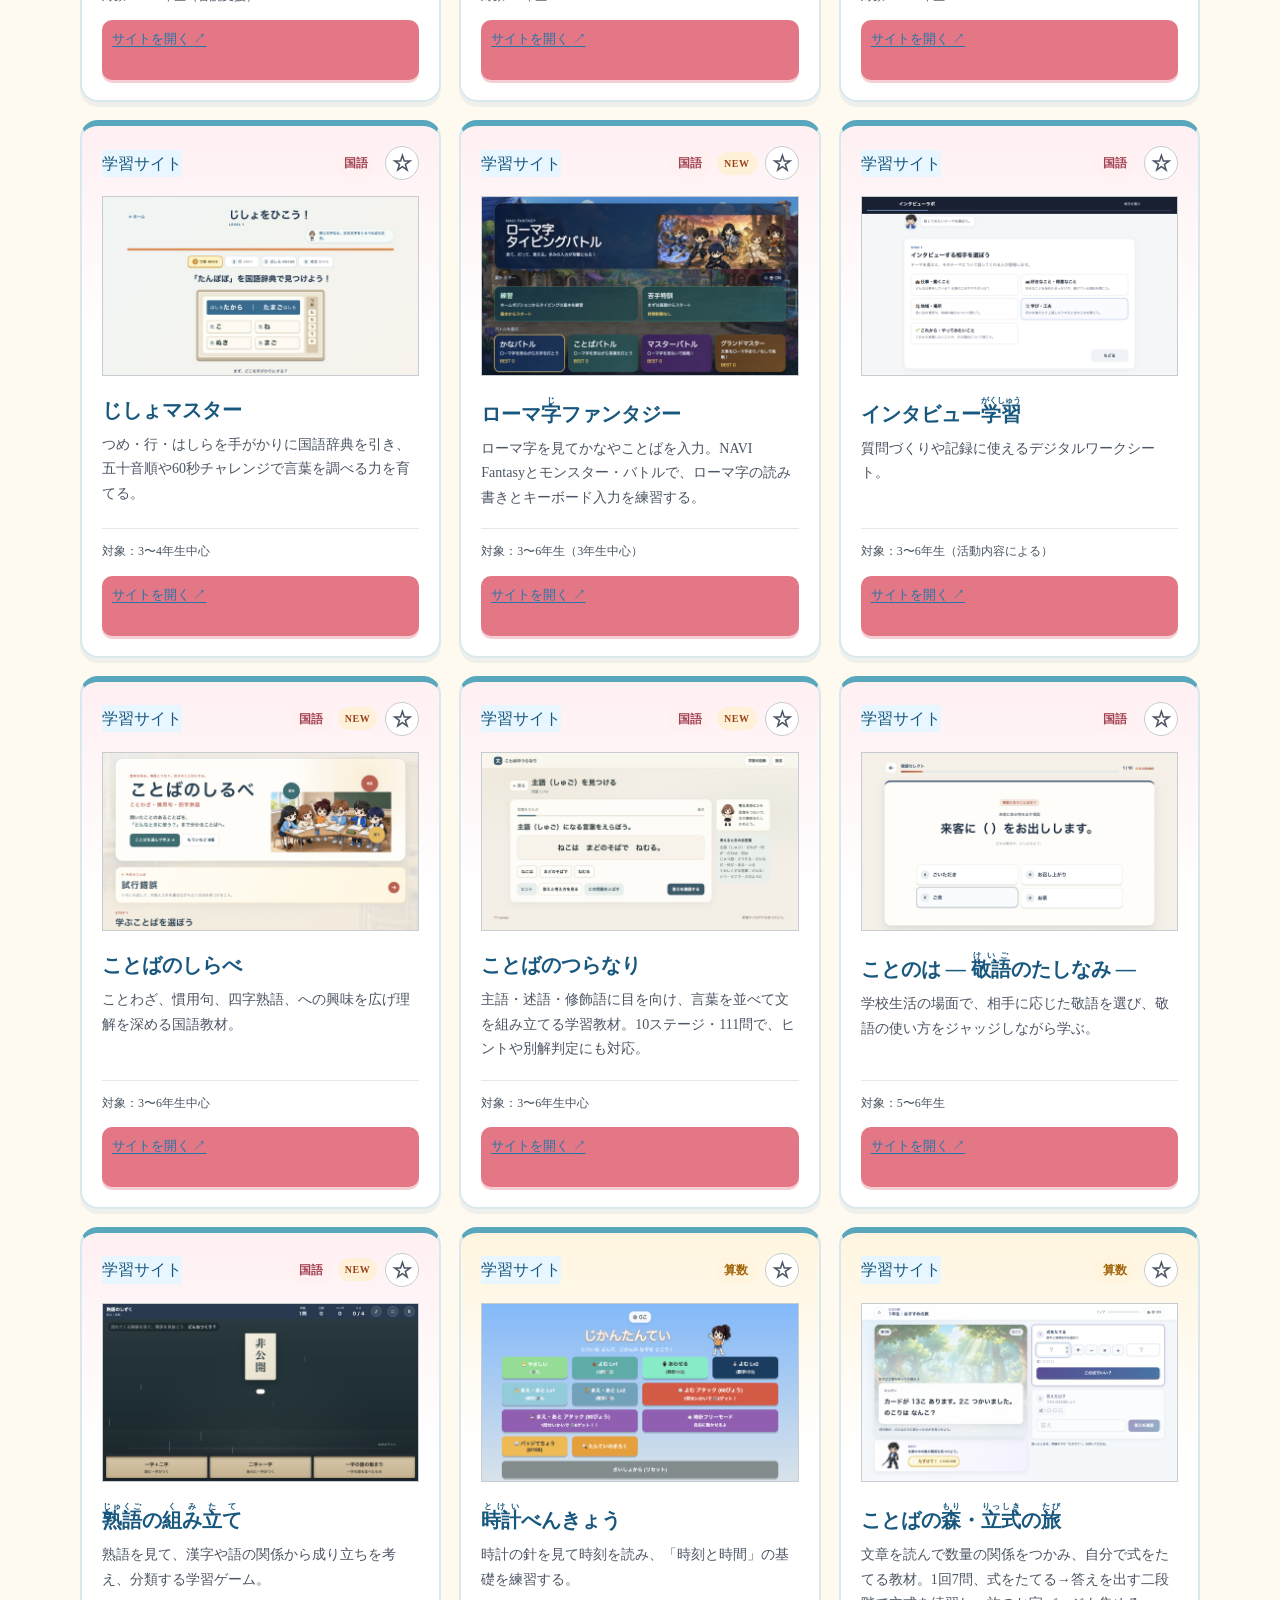
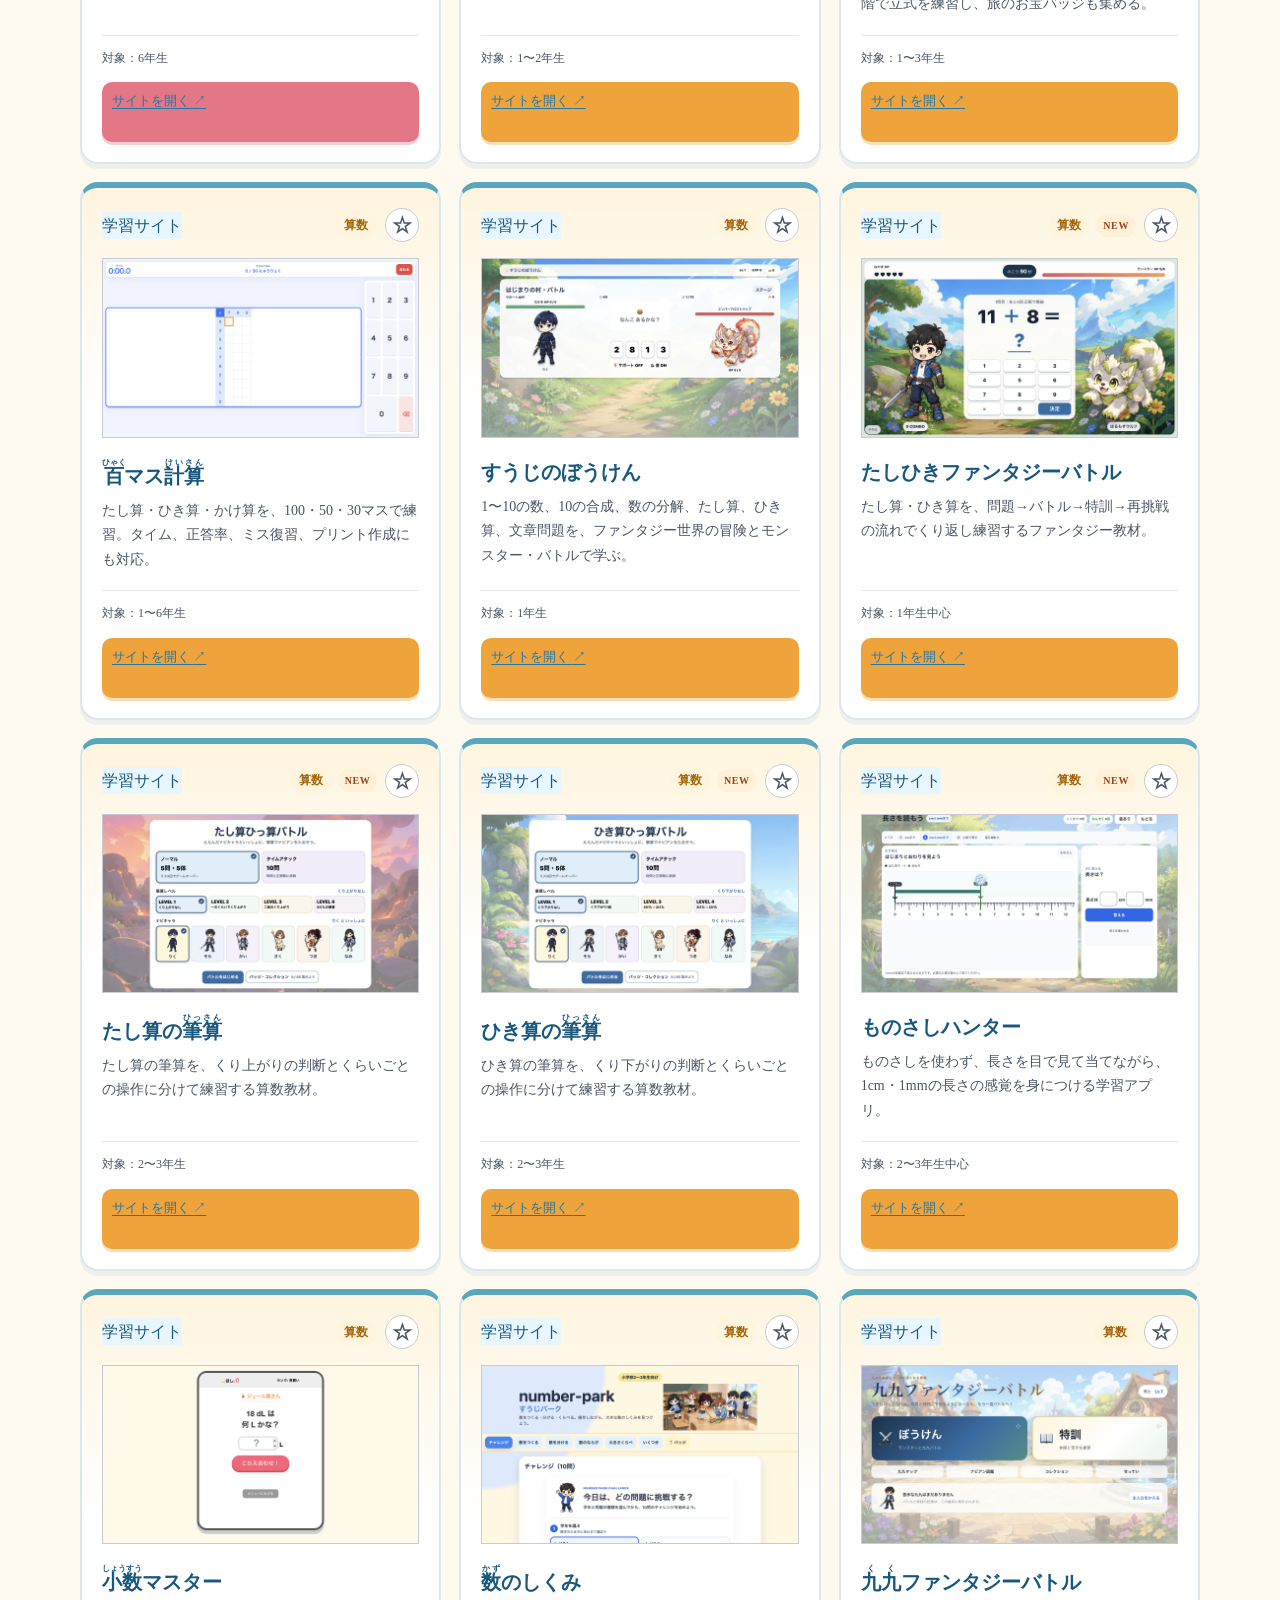
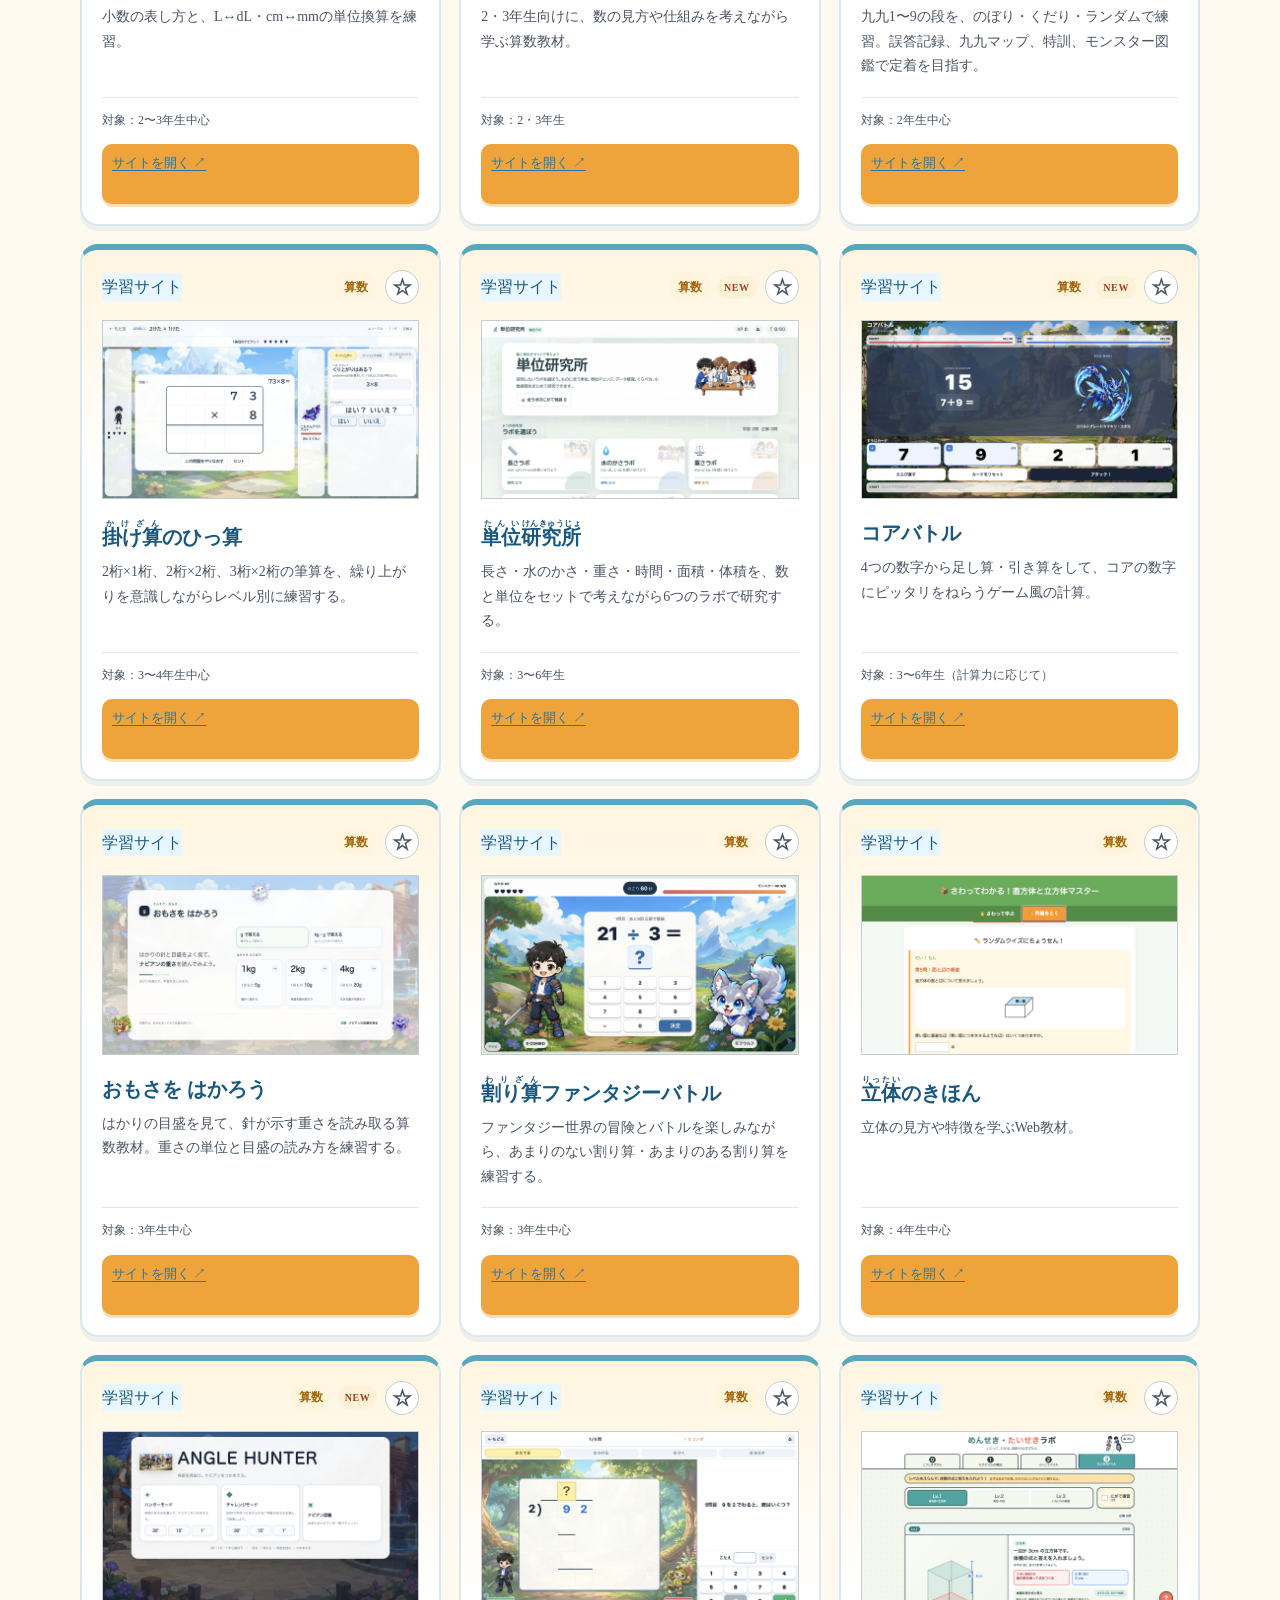
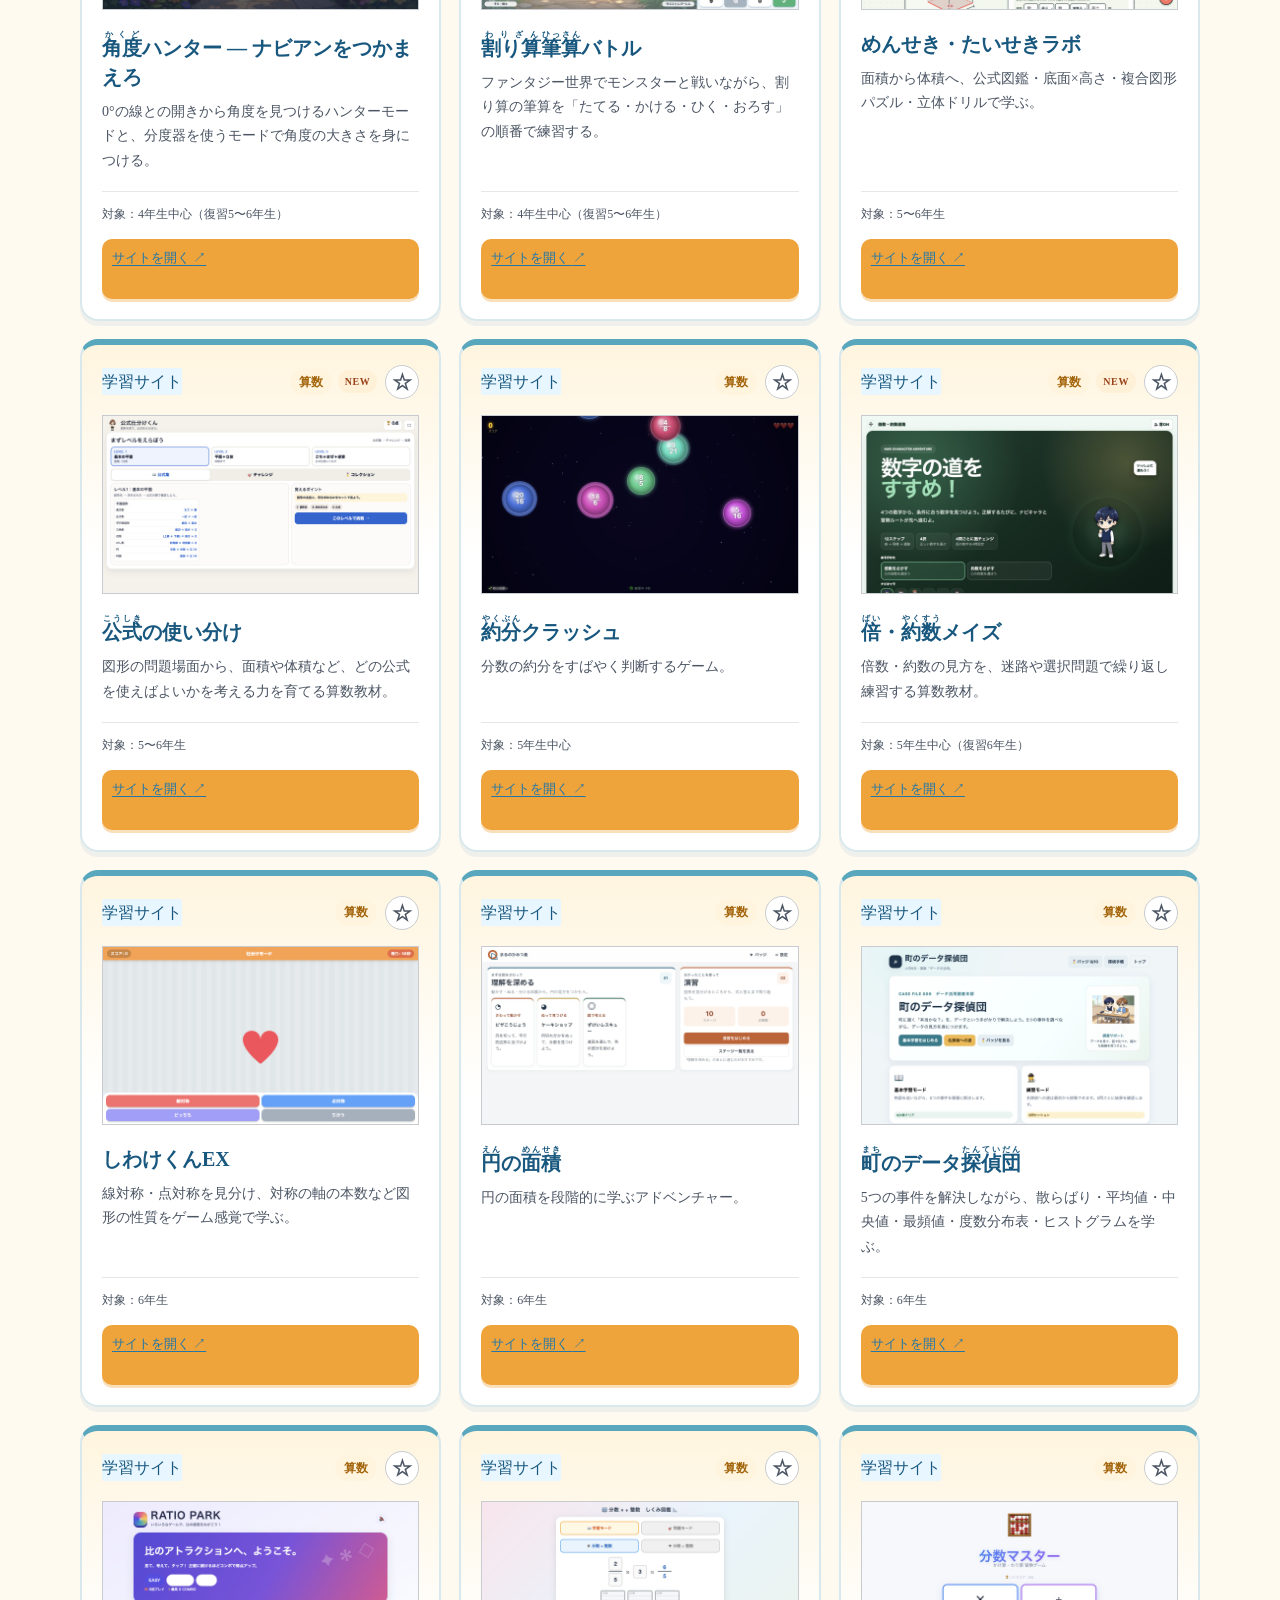
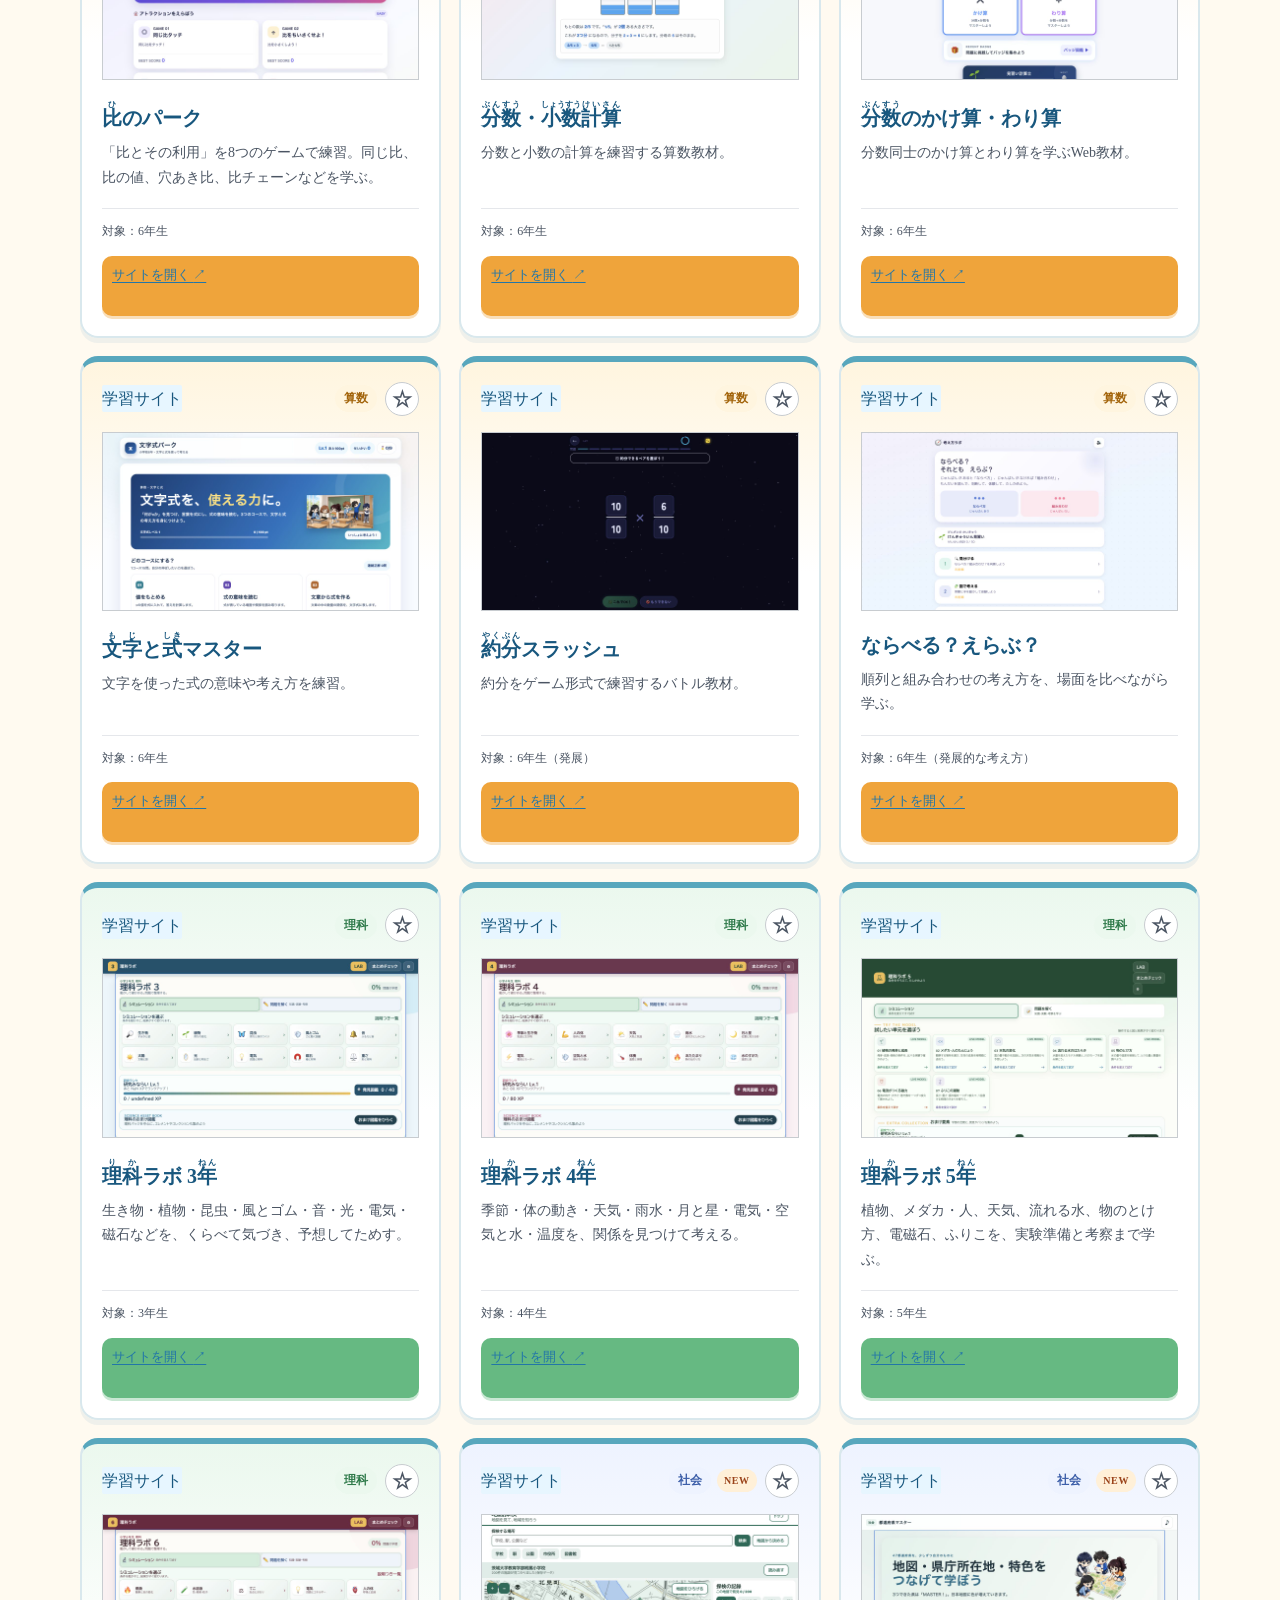
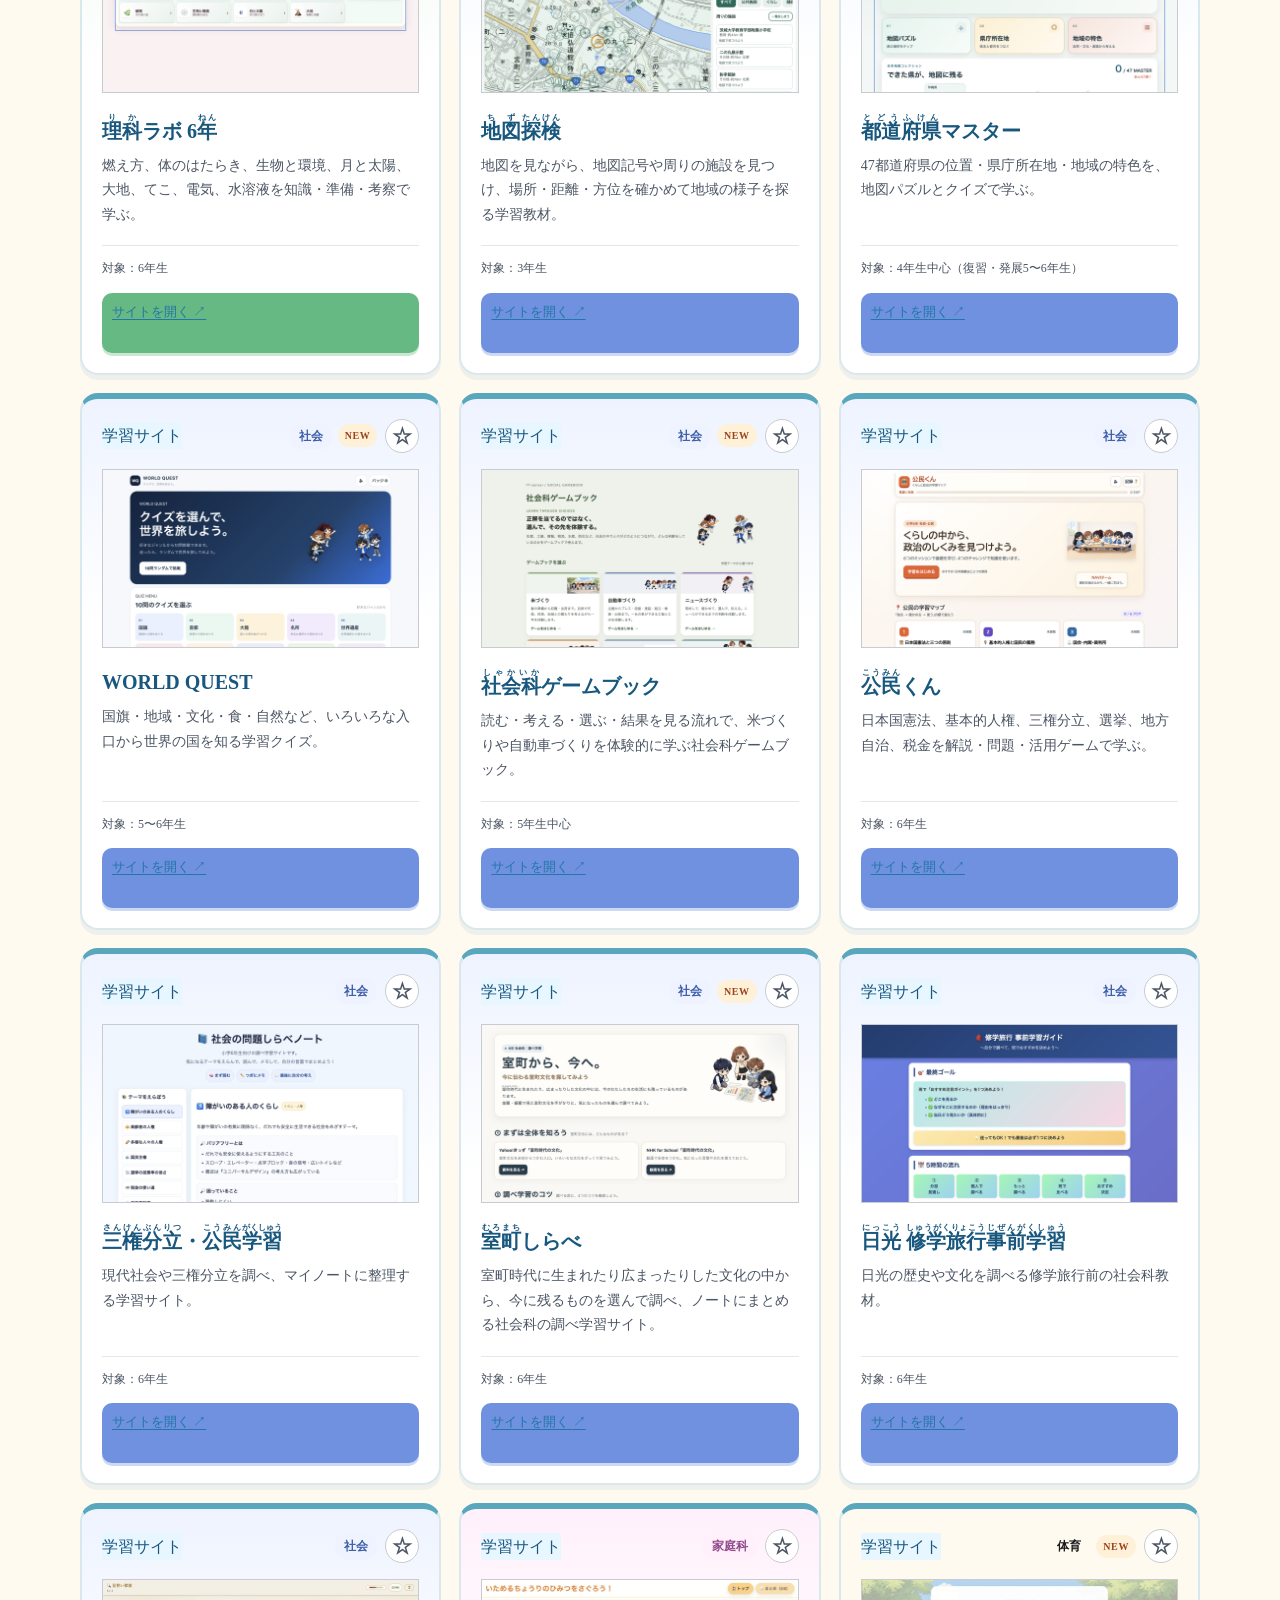
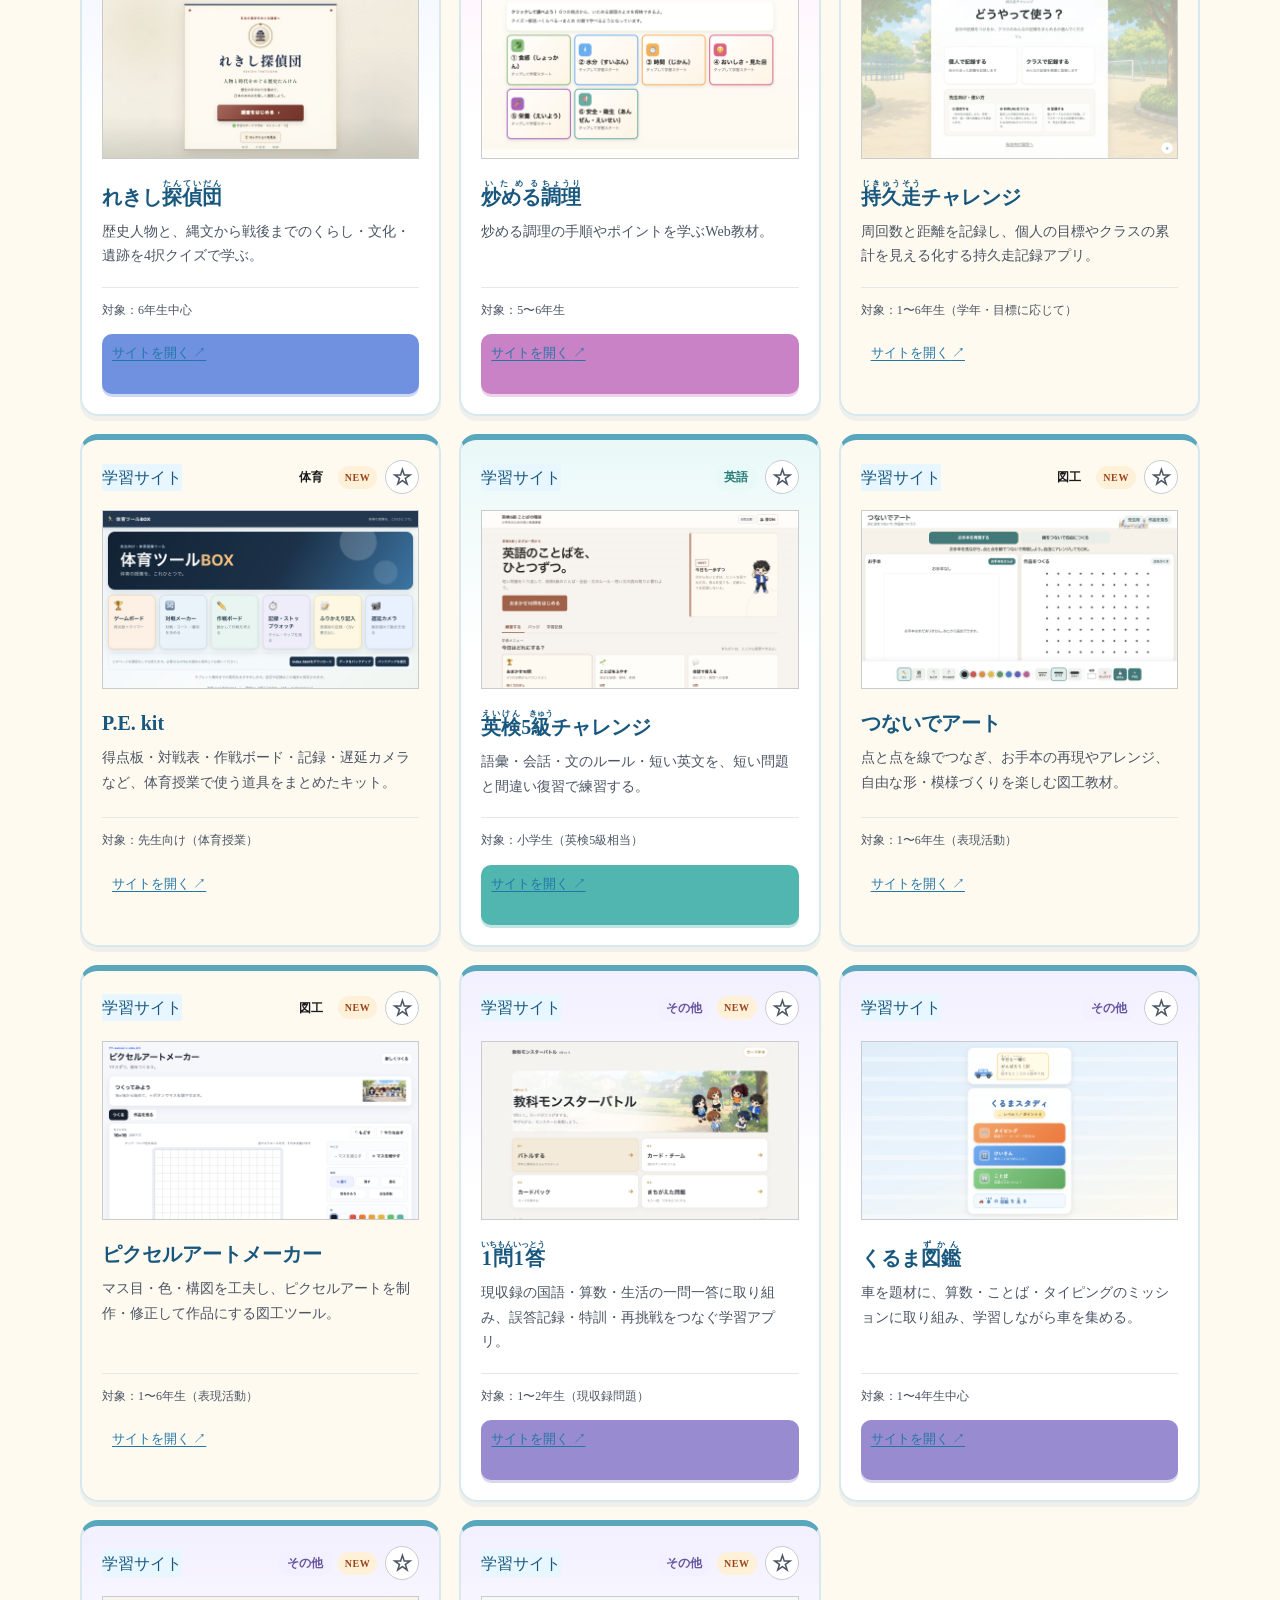
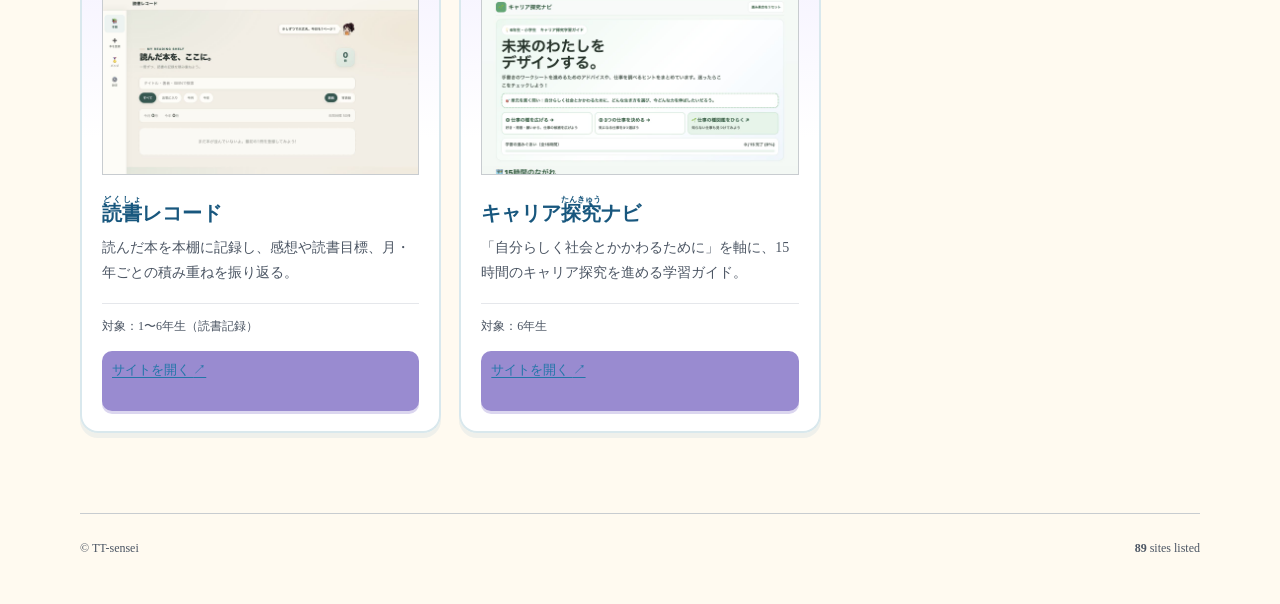
==== commit a2362fe5: "Add direct learning topic map entry to portal homepage" ====
--- a/index.html
+++ b/index.html
@@ -94,6 +94,21 @@
       </div>
     </section>
 
+    <section class="learning-map-entry" aria-labelledby="learningMapTitle">
+      <div class="learning-map-copy">
+        <p class="eyebrow">LEARNING MAP</p>
+        <h2 id="learningMapTitle">学習内容から、もっと詳しく。</h2>
+        <p>教材を選ぶ前に、まず学ぶ内容を一覧で見渡せます。教科や学年から選んで、気になる項目の詳しい説明や、つながる学びへ進もう。</p>
+        <a class="learning-map-cta" href="https://tt-sensei.github.io/jp-learning-taxonomy/site/find.html">学習内容の一覧を見る <span aria-hidden="true">→</span></a>
+      </div>
+      <div class="learning-map-shortcuts" aria-label="教科から探す">
+        <a href="https://tt-sensei.github.io/jp-learning-taxonomy/site/find.html?subject=%E5%9B%BD%E8%AA%9E">国語 <span aria-hidden="true">→</span></a>
+        <a href="https://tt-sensei.github.io/jp-learning-taxonomy/site/find.html?subject=%E7%AE%97%E6%95%B0">算数 <span aria-hidden="true">→</span></a>
+        <a href="https://tt-sensei.github.io/jp-learning-taxonomy/site/find.html?subject=%E7%90%86%E7%A7%91">理科 <span aria-hidden="true">→</span></a>
+        <a href="https://tt-sensei.github.io/jp-learning-taxonomy/site/find.html?subject=%E7%A4%BE%E4%BC%9A">社会 <span aria-hidden="true">→</span></a>
+      </div>
+    </section>
+
     <section id="catalog" aria-labelledby="catalogTitle">
       <div class="section-head catalog-head">
         <div><p class="eyebrow" id="catalogEyebrow">LEARNING SITES</p><h2 id="catalogTitle"><ruby>学習<rt>がくしゅう</rt></ruby>サイトをえらぶ</h2></div>
--- a/style.css
+++ b/style.css
@@ -90,6 +90,8 @@
 .card { display: flex; flex-direction: column; min-height: 300px; padding: 20px; border-color: var(--line); border-top: 4px solid var(--blue); border-radius: 0; box-shadow: none; }
 .card:hover { border-color: var(--blue); box-shadow: 0 4px 0 rgb(0 104 183 / 14%); }
 .card-top { display: flex; align-items: center; justify-content: space-between; gap: 10px; }
+.card-thumb { overflow: hidden; aspect-ratio: 16 / 9; margin: 16px 0 2px; border: 1px solid var(--line); background: #eef2f5; }
+.card-thumb img { display: block; width: 100%; height: 100%; object-fit: cover; object-position: top center; }
 .category-badge { border-radius: 2px; }
 .category-教材 { color: var(--blue-dark); background: var(--info-bg); }
 .category-ツール { color: #126b43; background: var(--success-bg); }
@@ -128,6 +130,7 @@
   .filter-label { padding-top: 0; }
   .filter, .subject, .grade-filter, .purpose-filter, .quick-filter { min-height: 44px; }
   .card { min-height: 0; }
+  .card-thumb { margin-top: 14px; }
   .footer { flex-direction: column; }
 }
 
@@ -458,3 +461,46 @@
 body[data-mode="student"] h3 ruby {
   white-space: nowrap;
 }
+
+
+/* Teacher home: clear task-first entry points without replacing the full filters. */
+.teacher-purpose-entry { margin-bottom: 44px; }
+.teacher-purpose-entry .section-head { margin-bottom: 16px; }
+.teacher-purpose-grid { display: grid; grid-template-columns: repeat(4, minmax(0, 1fr)); gap: 12px; }
+.teacher-purpose-card {
+  position: relative;
+  display: flex;
+  flex-direction: column;
+  align-items: flex-start;
+  min-width: 0;
+  min-height: 154px;
+  padding: 18px;
+  border: 1px solid var(--line);
+  border-top: 4px solid var(--blue);
+  border-radius: 8px;
+  color: var(--ink);
+  background: #fff;
+  cursor: pointer;
+  font: inherit;
+  text-align: left;
+  transition: border-color .15s ease, box-shadow .15s ease, transform .15s ease;
+}
+.teacher-purpose-card:hover { transform: translateY(-2px); border-color: var(--blue); box-shadow: 0 5px 16px rgb(20 57 86 / 8%); }
+.teacher-purpose-card:focus-visible { outline: 3px solid var(--focus); outline-offset: 3px; }
+.teacher-purpose-card.active { border-color: var(--blue); background: var(--info-bg); box-shadow: inset 0 0 0 1px var(--blue); }
+.purpose-number { color: var(--blue); font-size: 11px; font-weight: 900; letter-spacing: .1em; }
+.purpose-title { margin-top: 9px; font-size: 17px; font-weight: 900; line-height: 1.35; }
+.purpose-description { margin-top: 5px; padding-right: 12px; color: var(--muted); font-size: 12px; line-height: 1.6; }
+.purpose-arrow { position: absolute; right: 15px; bottom: 12px; color: var(--blue); font-size: 18px; font-weight: 800; }
+@media (max-width: 920px) {
+  .teacher-purpose-grid { grid-template-columns: repeat(2, minmax(0, 1fr)); }
+}
+@media (max-width: 620px) {
+  .teacher-purpose-entry { margin-bottom: 36px; }
+  .teacher-purpose-grid { gap: 10px; }
+  .teacher-purpose-card { min-height: 142px; padding: 14px; }
+  .purpose-title { font-size: 16px; }
+}
+@media (prefers-reduced-motion: reduce) {
+  .teacher-purpose-card { transition: none; }
+}
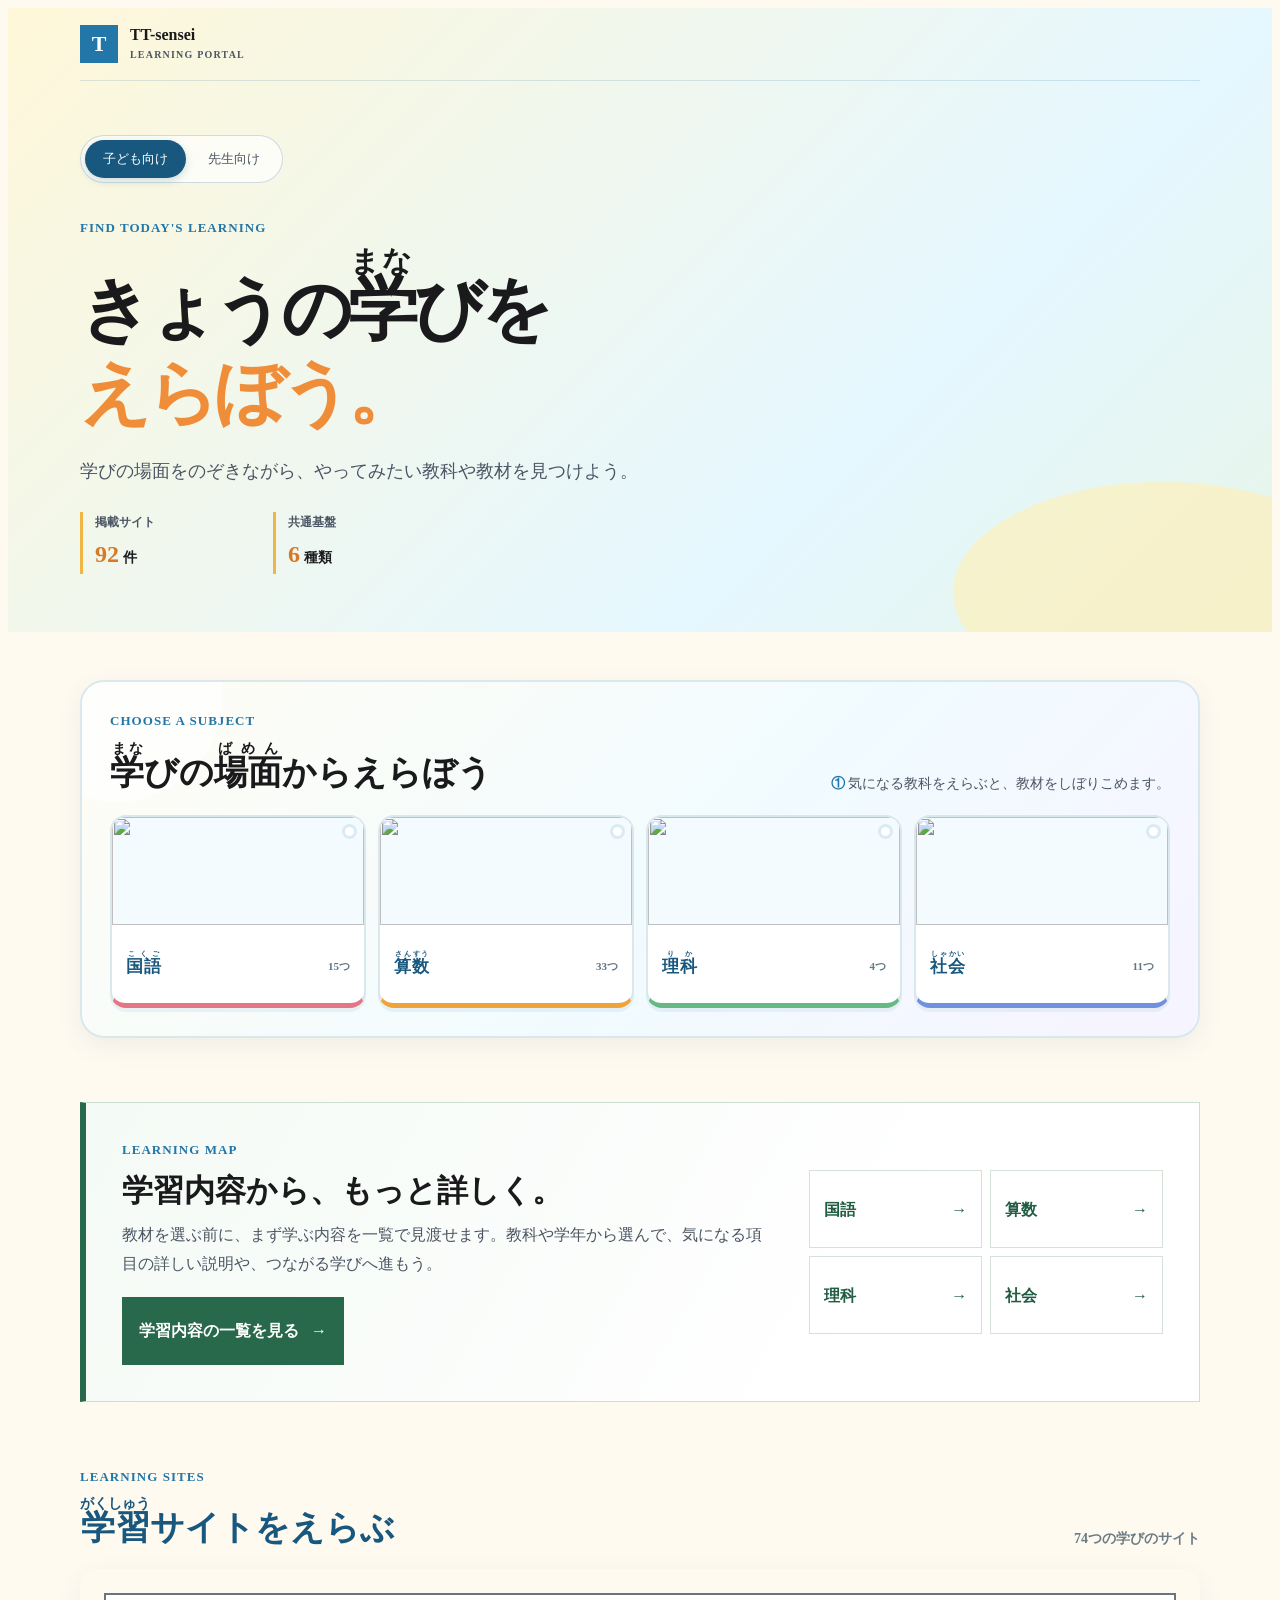
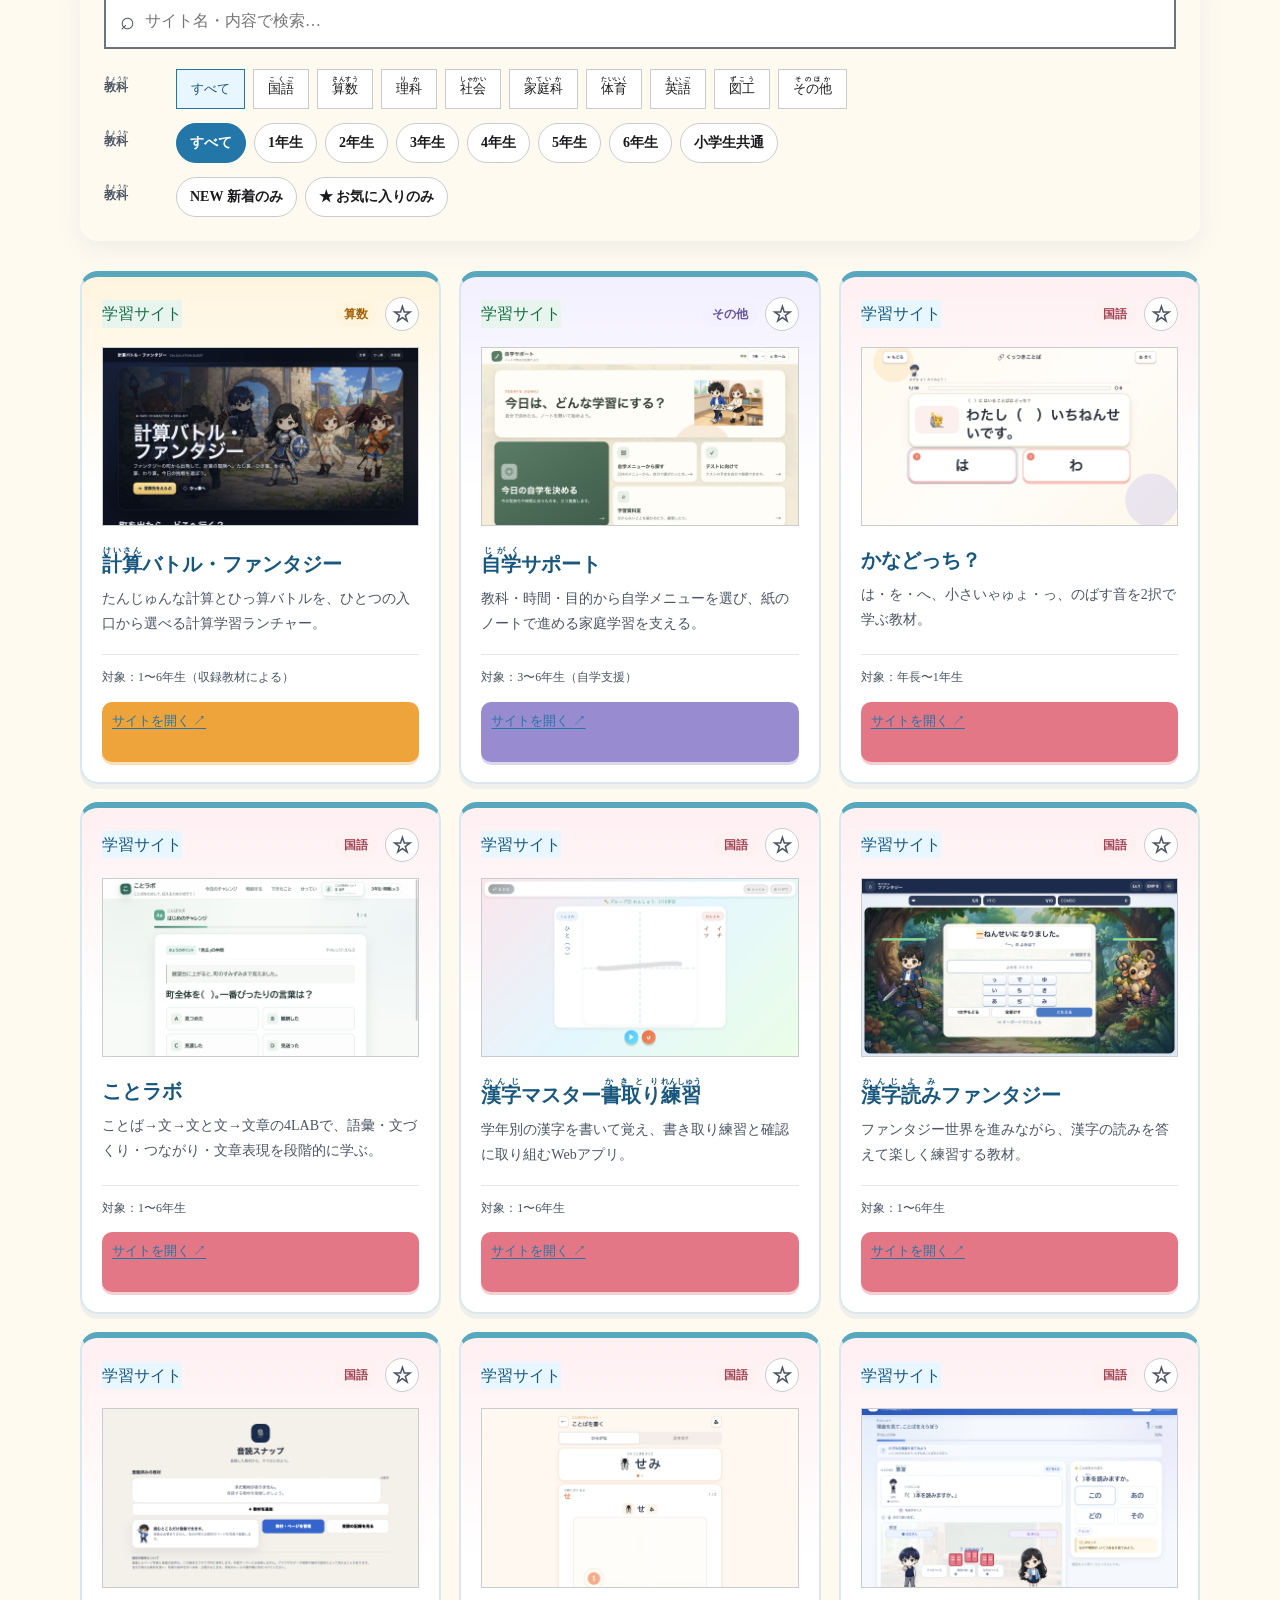
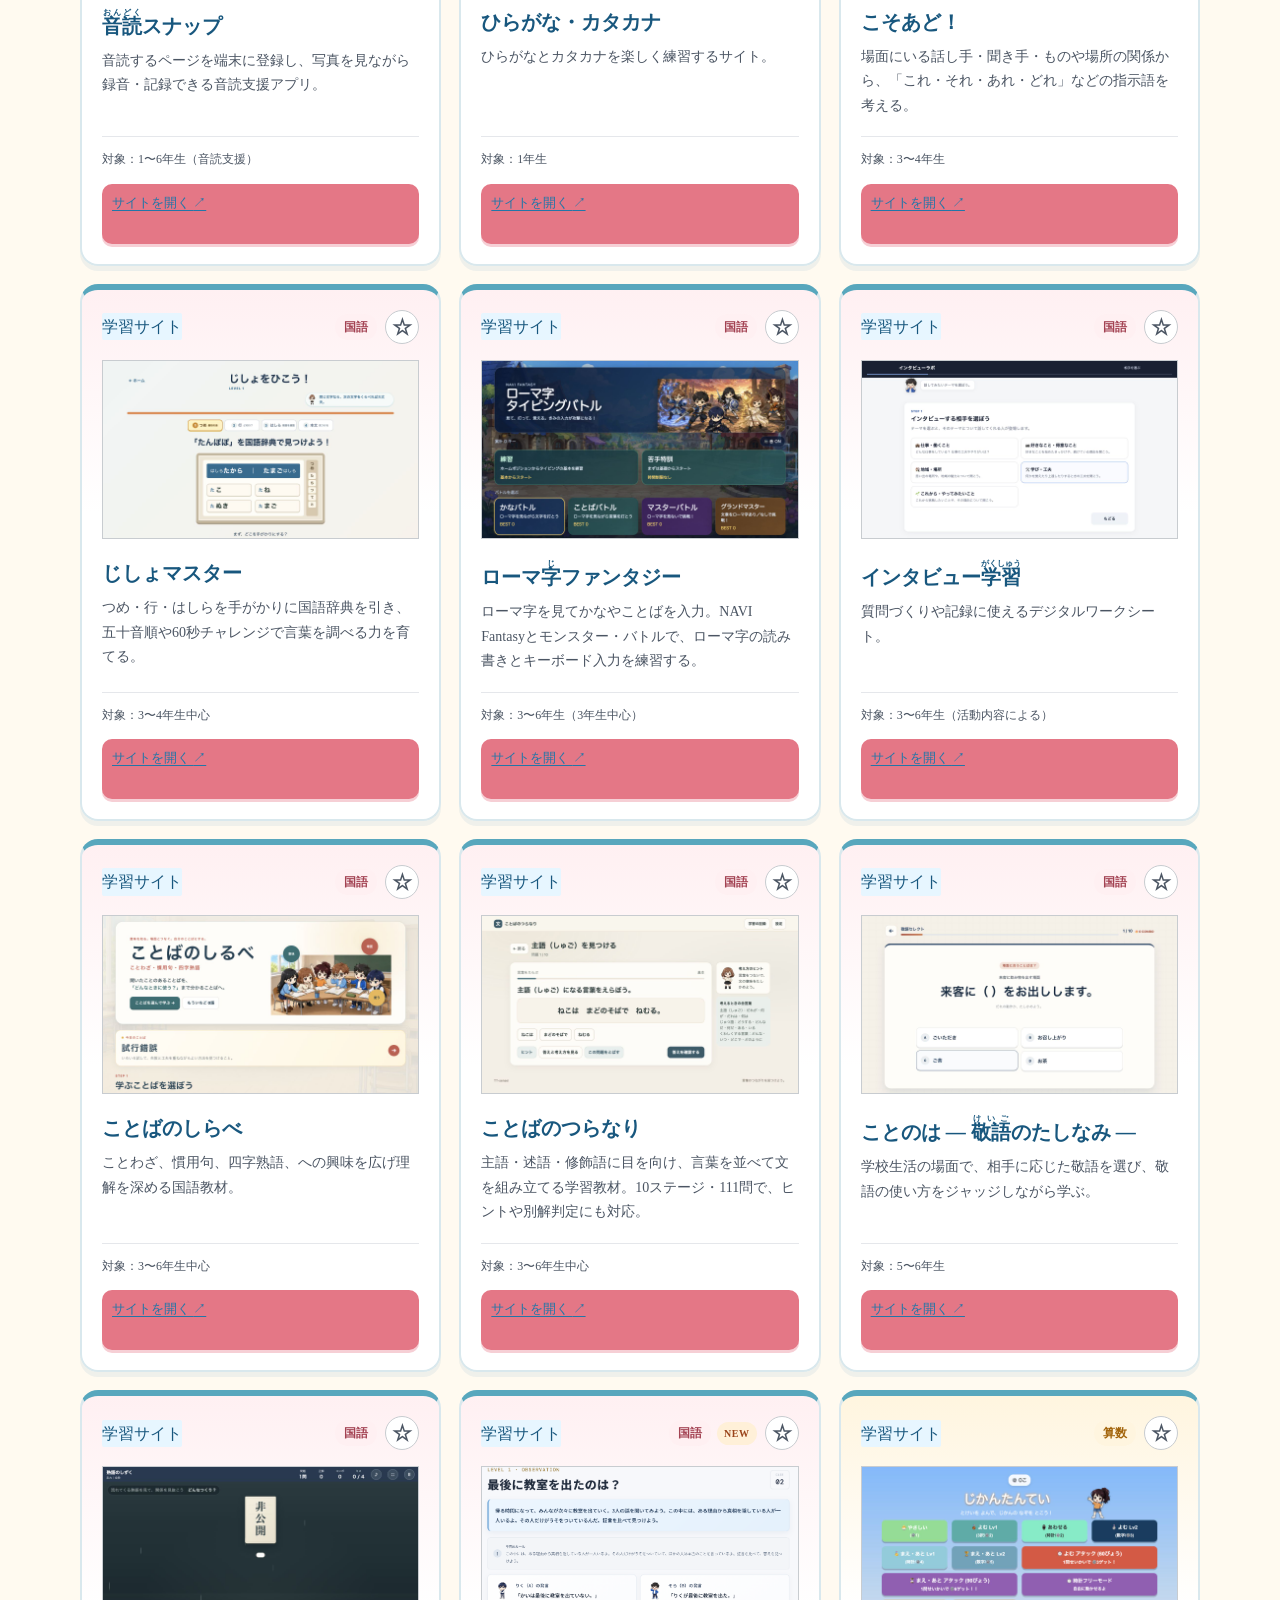
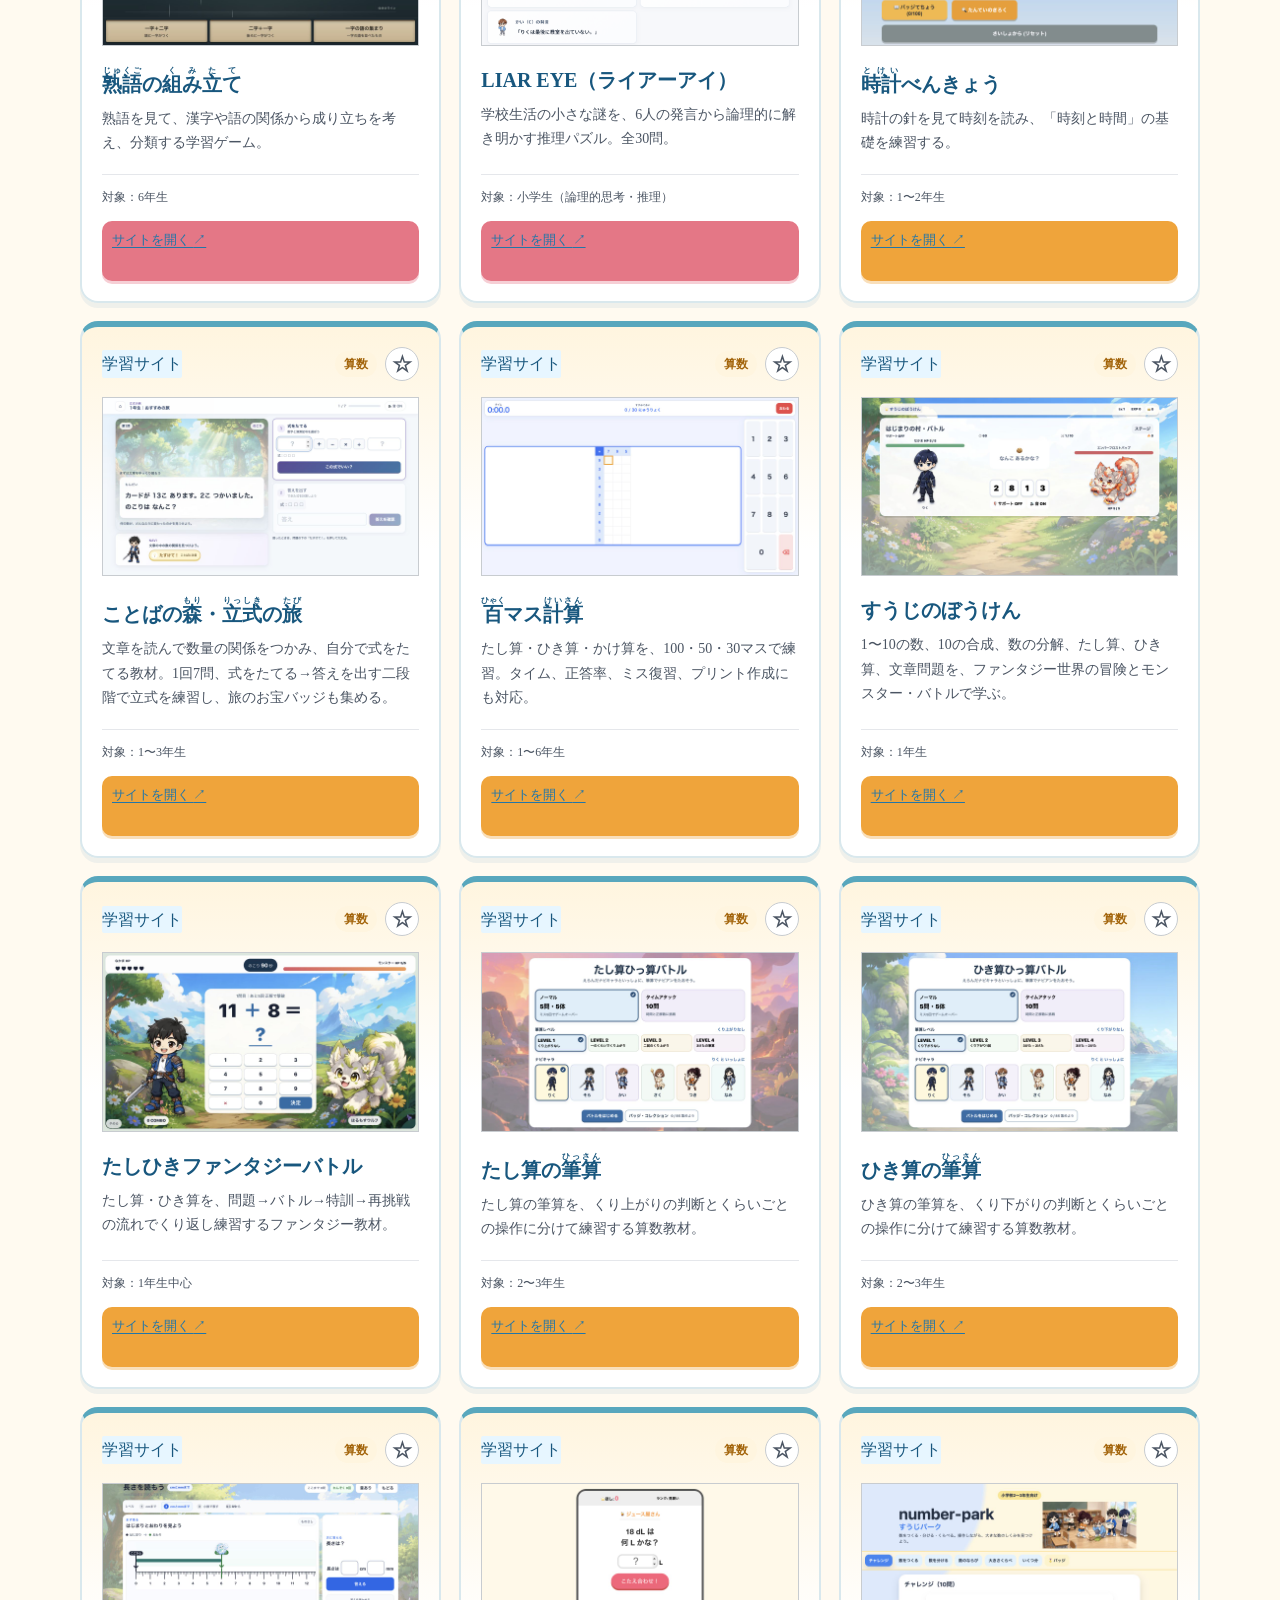
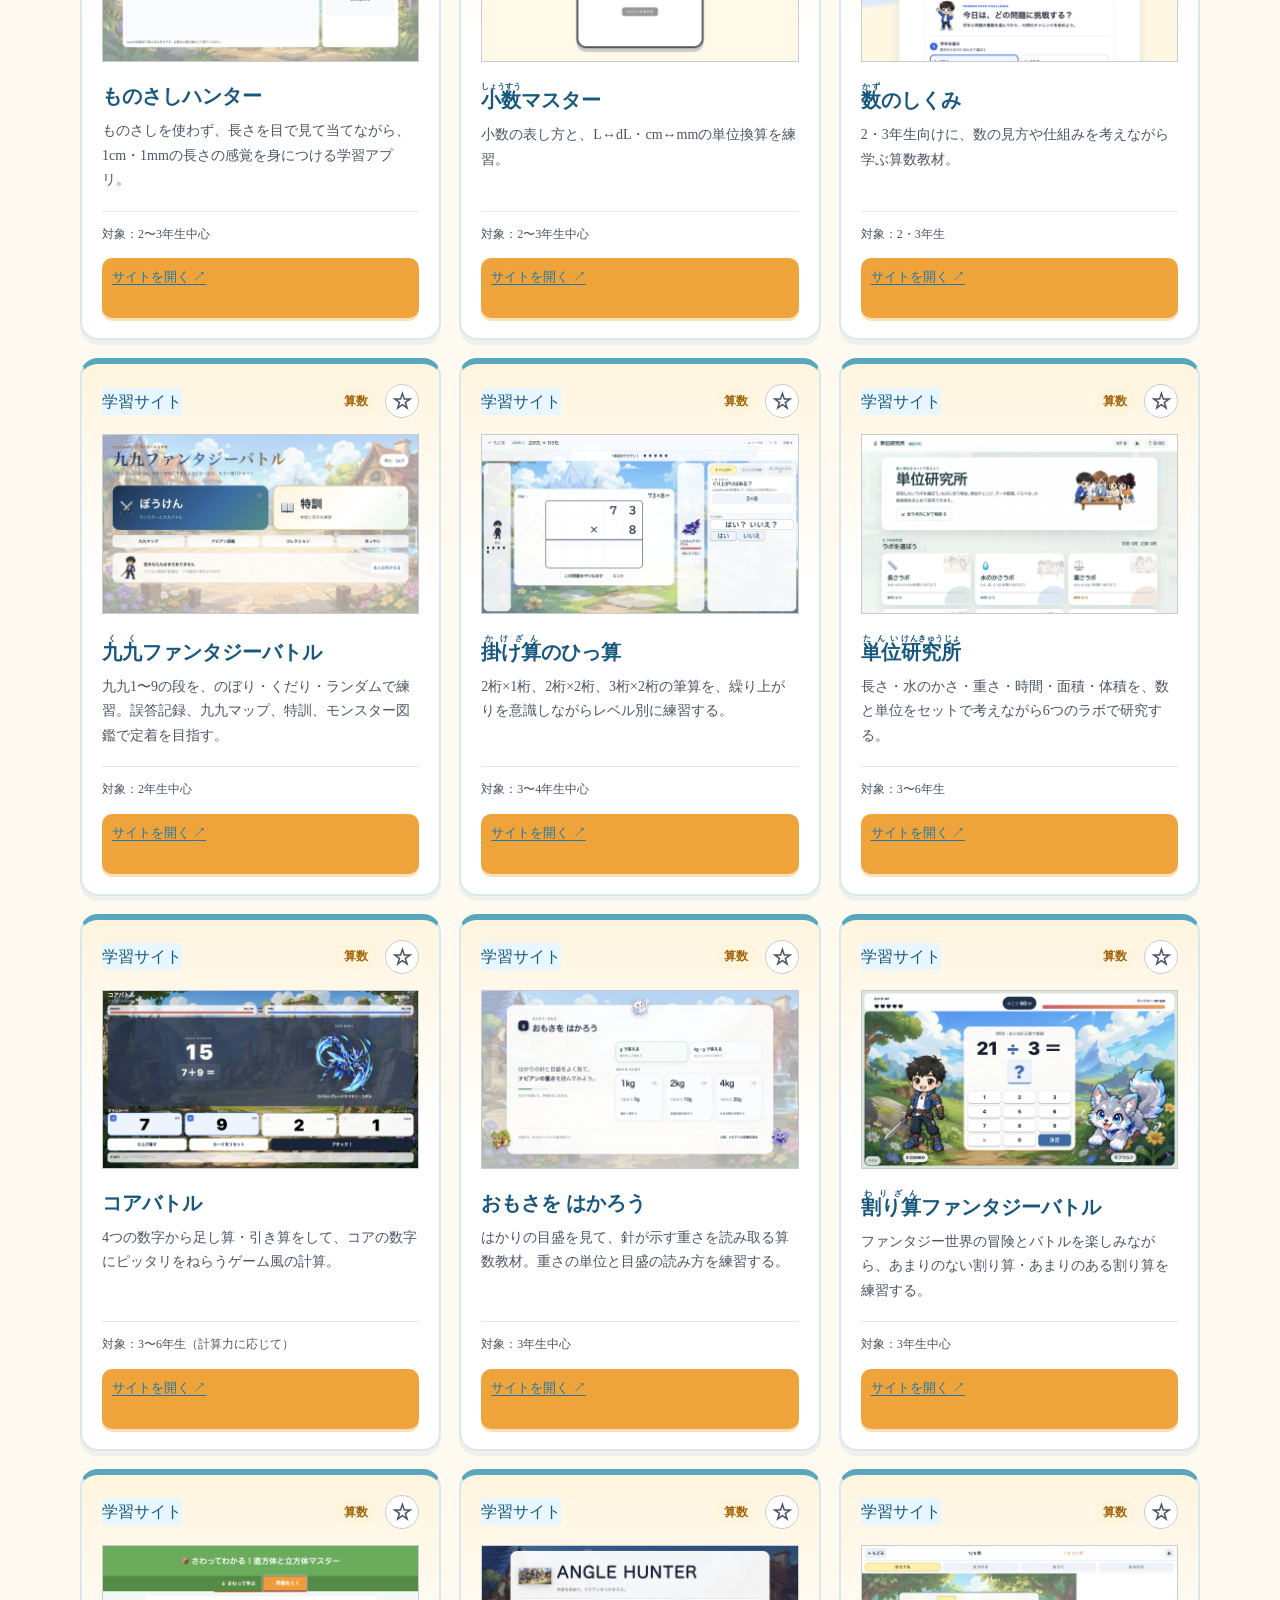
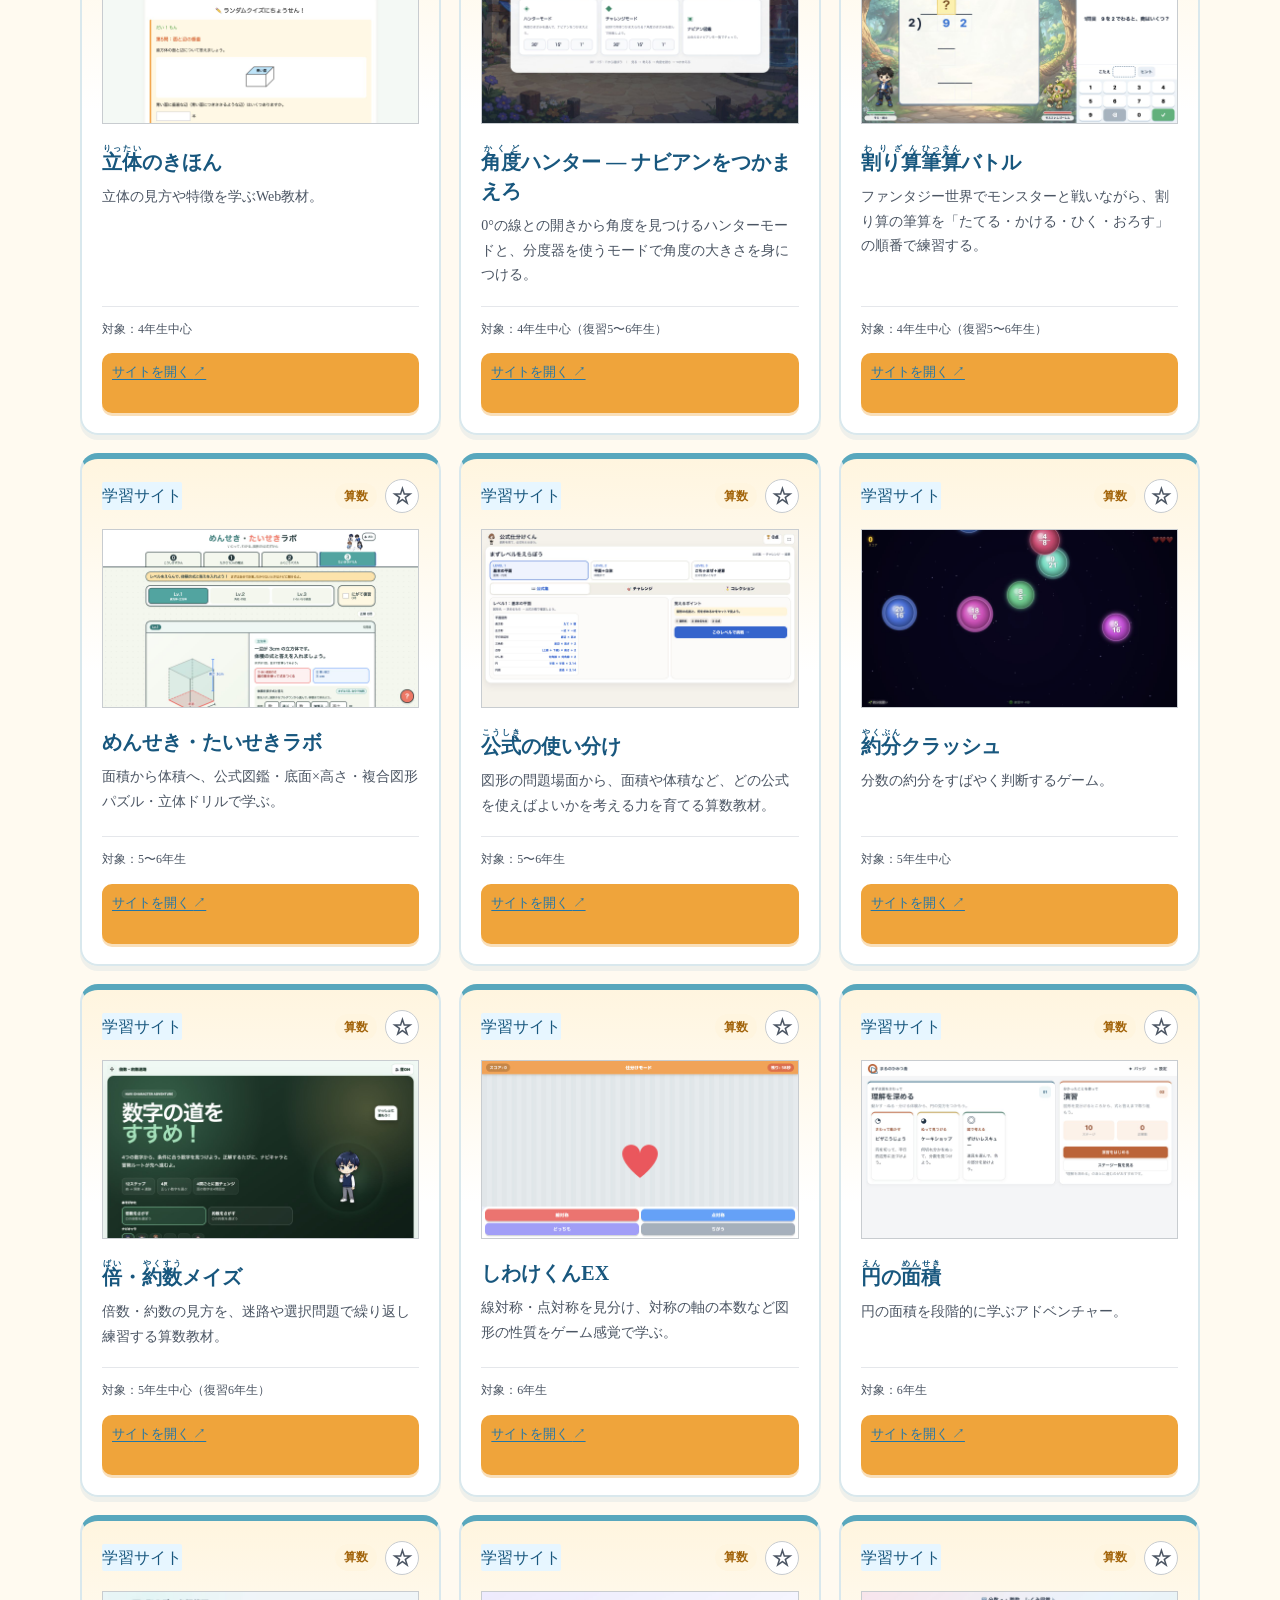
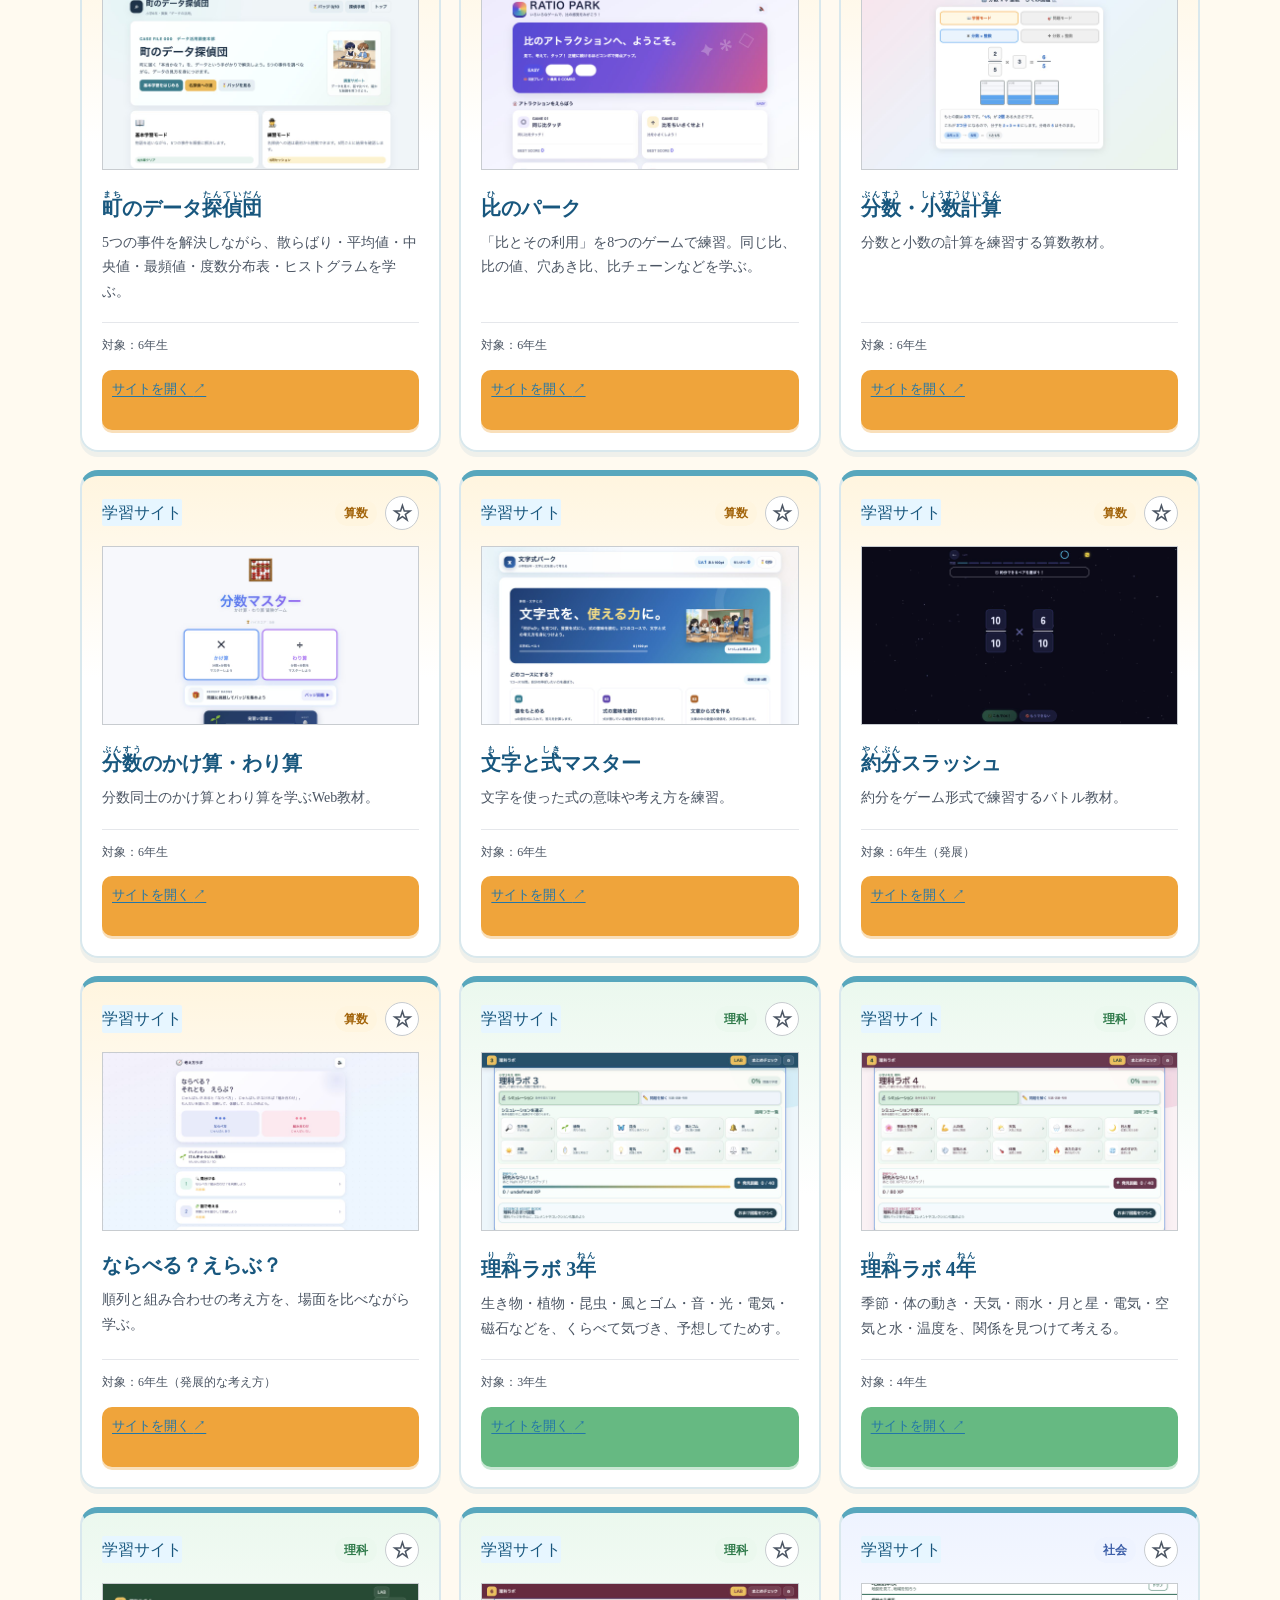
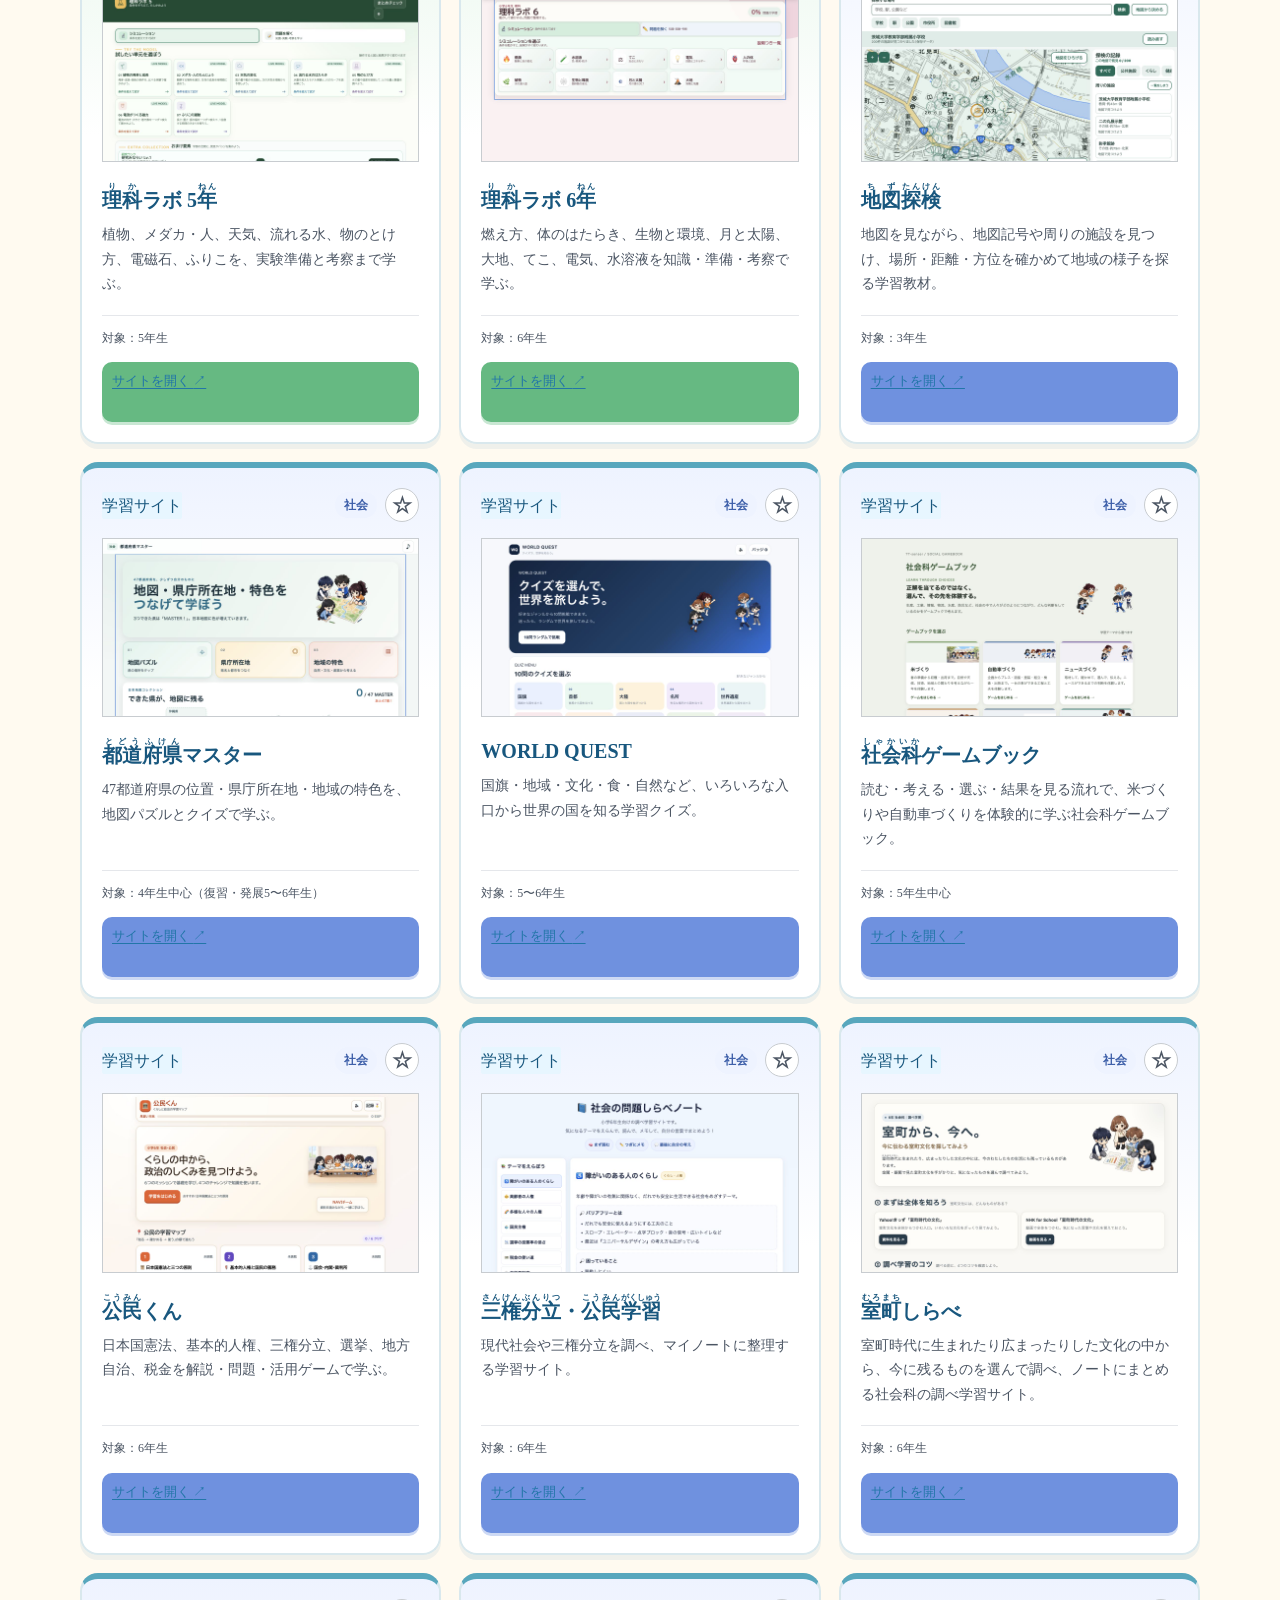
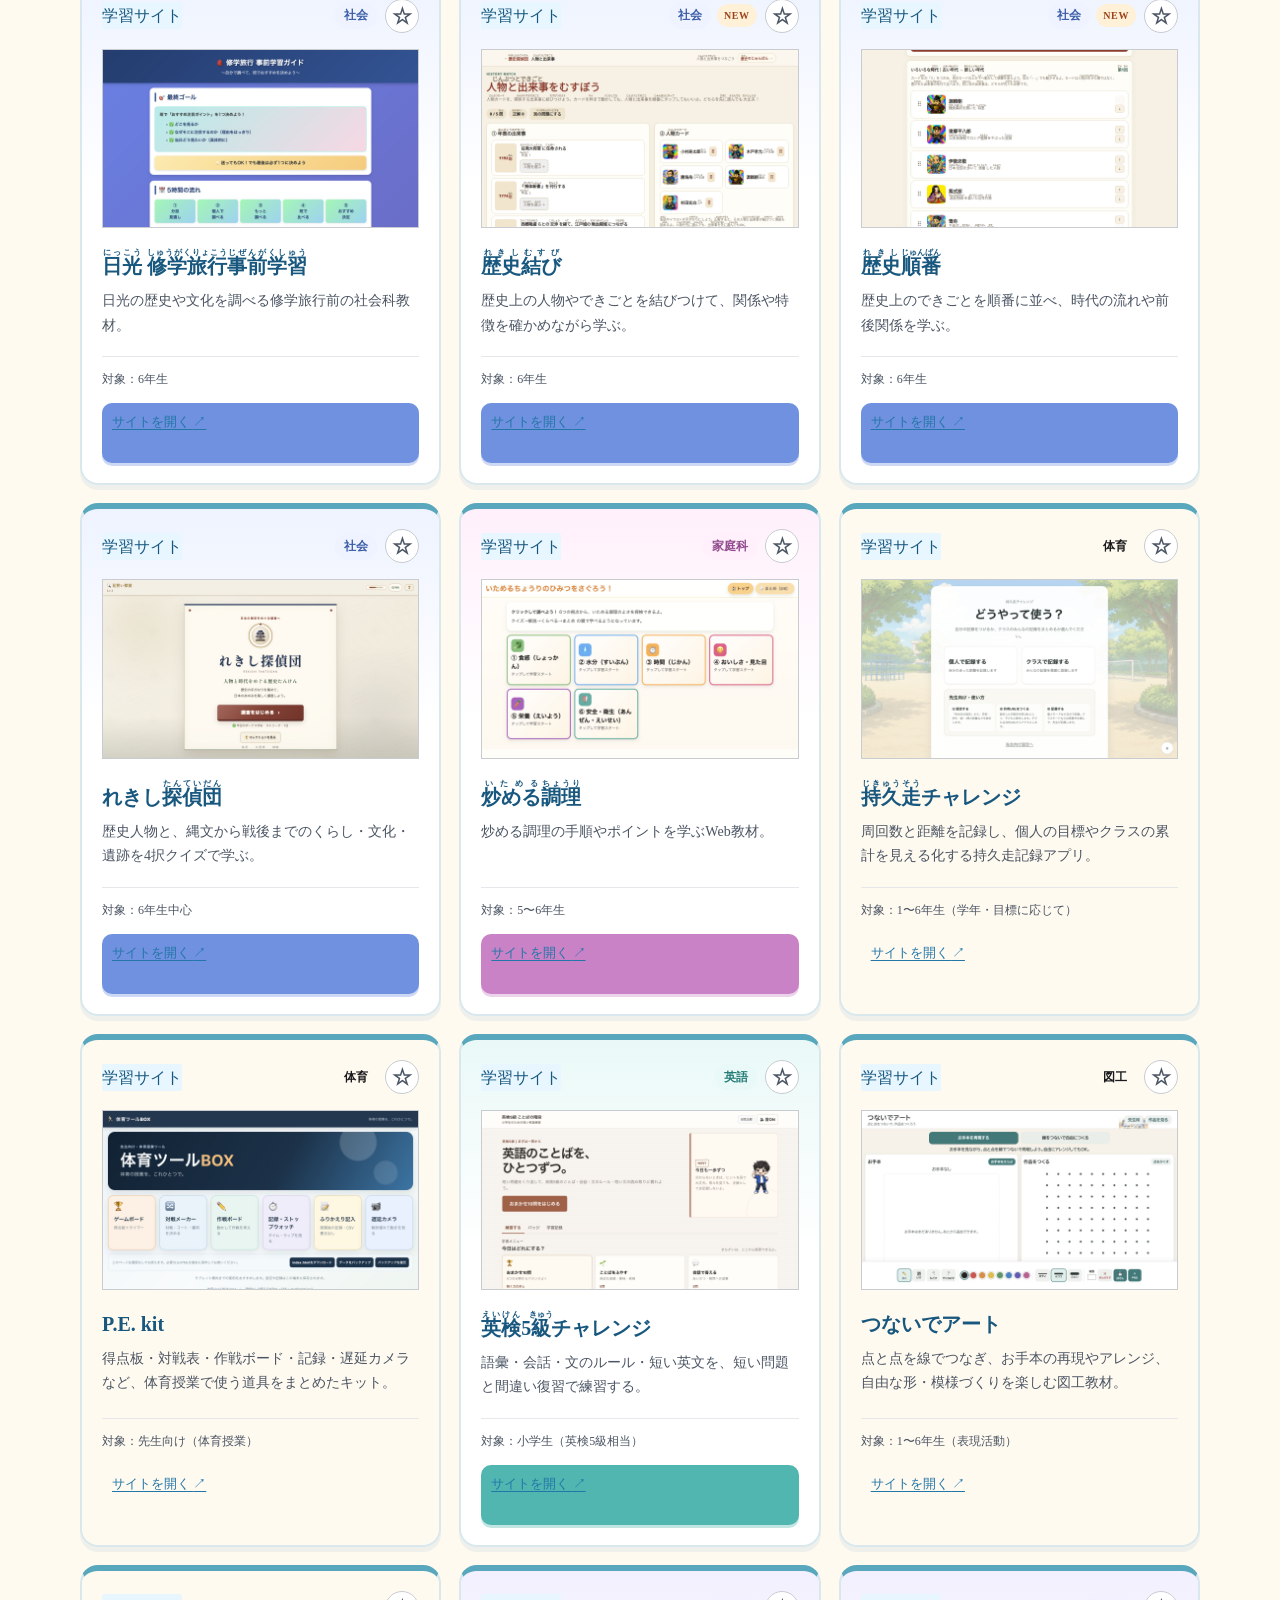
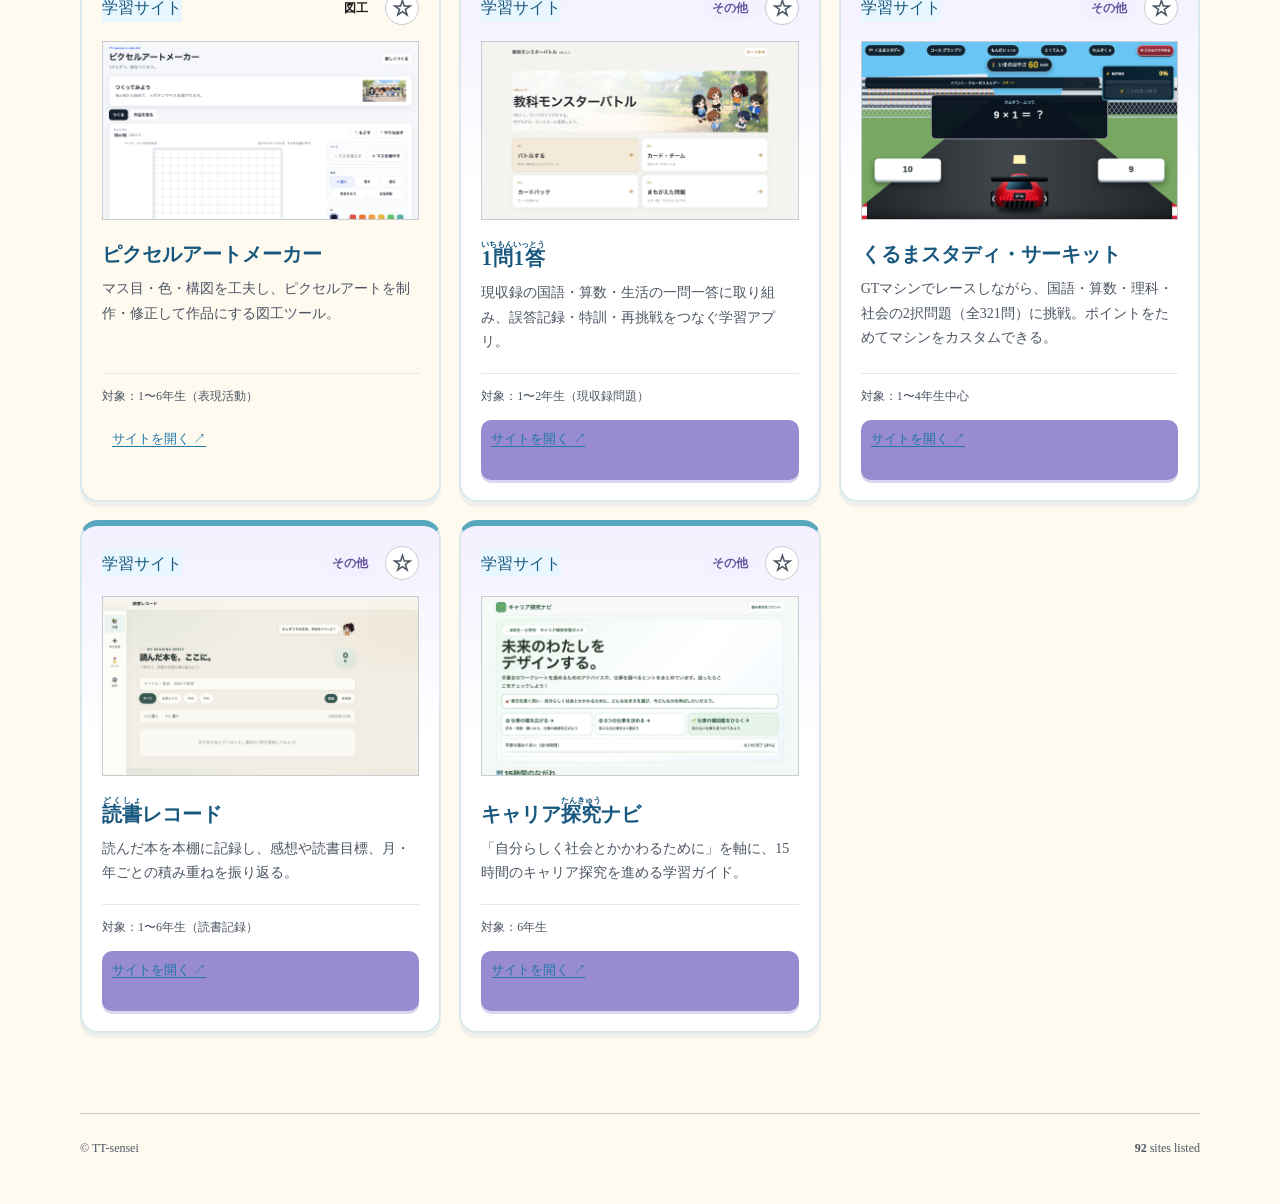
==== commit 12daf454: "Fix loading flash: time out slow edu-components import and use loading placeholders" ====
--- a/index.html
+++ b/index.html
@@ -34,7 +34,7 @@
         <p class="lead">学習教材、教室ツール、NAVIキャラ素材を、目的や教科からすぐに見つけられます。</p>
       </div>
       <dl class="hero-stats" aria-label="掲載数">
-        <div><dt>掲載サイト</dt><dd><b id="siteCount">0</b>件</dd></div>
+        <div><dt>掲載サイト</dt><dd><b id="siteCount">…</b>件</dd></div>
         <div><dt>共通基盤</dt><dd><b>6</b>種類</dd></div>
       </dl>
       </div>
@@ -87,10 +87,10 @@
         <p>気になる教科をえらぶと、教材をしぼりこめます。</p>
       </div>
       <div class="learning-scene-grid">
-        <button class="scene-filter" type="button" data-scene-subject="国語" aria-label="国語の教材を表示" aria-pressed="false"><img src="https://raw.githubusercontent.com/TT-sensei/navi-character-/main/assets/web/groups/learning/group-learning-japanese-discussion.webp" alt=""><span><b>国語</b><small class="scene-count">0つ</small></span></button>
-        <button class="scene-filter" type="button" data-scene-subject="算数" aria-label="算数の教材を表示" aria-pressed="false"><img src="https://raw.githubusercontent.com/TT-sensei/navi-character-/main/assets/web/groups/learning/group-learning-math-diagram.webp" alt=""><span><b>算数</b><small class="scene-count">0つ</small></span></button>
-        <button class="scene-filter" type="button" data-scene-subject="理科" aria-label="理科の教材を表示" aria-pressed="false"><img src="https://raw.githubusercontent.com/TT-sensei/navi-character-/main/assets/web/groups/learning/group-learning-science-experiment.webp" alt=""><span><b>理科</b><small class="scene-count">0つ</small></span></button>
-        <button class="scene-filter" type="button" data-scene-subject="社会" aria-label="社会の教材を表示" aria-pressed="false"><img src="https://raw.githubusercontent.com/TT-sensei/navi-character-/main/assets/web/groups/learning/group-learning-social-map.webp" alt=""><span><b>社会</b><small class="scene-count">0つ</small></span></button>
+        <button class="scene-filter" type="button" data-scene-subject="国語" aria-label="国語の教材を表示" aria-pressed="false"><img src="https://raw.githubusercontent.com/TT-sensei/navi-character-/main/assets/web/groups/learning/group-learning-japanese-discussion.webp" alt=""><span><b>国語</b><small class="scene-count">…</small></span></button>
+        <button class="scene-filter" type="button" data-scene-subject="算数" aria-label="算数の教材を表示" aria-pressed="false"><img src="https://raw.githubusercontent.com/TT-sensei/navi-character-/main/assets/web/groups/learning/group-learning-math-diagram.webp" alt=""><span><b>算数</b><small class="scene-count">…</small></span></button>
+        <button class="scene-filter" type="button" data-scene-subject="理科" aria-label="理科の教材を表示" aria-pressed="false"><img src="https://raw.githubusercontent.com/TT-sensei/navi-character-/main/assets/web/groups/learning/group-learning-science-experiment.webp" alt=""><span><b>理科</b><small class="scene-count">…</small></span></button>
+        <button class="scene-filter" type="button" data-scene-subject="社会" aria-label="社会の教材を表示" aria-pressed="false"><img src="https://raw.githubusercontent.com/TT-sensei/navi-character-/main/assets/web/groups/learning/group-learning-social-map.webp" alt=""><span><b>社会</b><small class="scene-count">…</small></span></button>
       </div>
     </section>
 
@@ -160,7 +160,7 @@
         <button id="resetFilters" class="reset-button" type="button" hidden>絞り込みをクリア</button>
       </section>
 
-      <section id="grid" class="grid" aria-live="polite"></section>
+      <section id="grid" class="grid" aria-live="polite"><p class="loading-note">教材を読み込んでいます…</p></section>
       <div id="empty" class="empty edu-empty edu-card" hidden><strong>条件に合うものが見つかりませんでした。</strong><p>検索語や絞り込みを変えてみてください。</p></div>
     </section>
 
@@ -169,7 +169,7 @@
       <div><strong>このポータルについて</strong><p>各カードから公開サイトとGitHubサイトの両方を開けます。デザインは<a href="https://design.digital.go.jp/" target="_blank" rel="noopener">デジタル庁デザインシステム</a>を参考にし、UIにはedu-effects、絞り込み保存にはedu-componentsを利用しています。</p></div>
     </section>
   </main>
-  <footer class="footer wrap"><span>© TT-sensei</span><span><b id="count">0</b> sites listed</span></footer>
+  <footer class="footer wrap"><span>© TT-sensei</span><span><b id="count">…</b> sites listed</span></footer>
   <script>
     if ('serviceWorker' in navigator) {
       window.addEventListener('load', () => {
--- a/style.css
+++ b/style.css
@@ -504,3 +504,29 @@
 @media (prefers-reduced-motion: reduce) {
   .teacher-purpose-card { transition: none; }
 }
+
+
+/* Learning content map entry: a direct path from the portal to topic details */
+.learning-map-entry {
+  display: grid;
+  grid-template-columns: minmax(0, 1.5fr) minmax(220px, .8fr);
+  gap: 24px;
+  align-items: center;
+  margin: 0 0 64px;
+  padding: clamp(22px, 4vw, 36px);
+  border: 1px solid #cbded1;
+  border-left: 6px solid #28684b;
+  background: linear-gradient(120deg, #f4faf5 0%, #fff 72%);
+}
+.learning-map-copy h2 { margin: 5px 0 10px; font-size: clamp(23px, 3.5vw, 31px); line-height: 1.35; }
+.learning-map-copy > p:not(.eyebrow) { max-width: 650px; margin: 0; color: var(--muted); line-height: 1.8; }
+.learning-map-cta { display: inline-flex; align-items: center; gap: 12px; min-height: 48px; margin-top: 18px; padding: 10px 17px; background: #28684b; color: #fff; font-weight: 800; text-decoration: none; }
+.learning-map-cta:hover { background: #1e5239; }
+.learning-map-shortcuts { display: grid; grid-template-columns: repeat(2, minmax(0, 1fr)); gap: 8px; }
+.learning-map-shortcuts a { display: flex; justify-content: space-between; align-items: center; gap: 10px; min-height: 52px; padding: 12px 14px; border: 1px solid #d4e2d8; background: #fff; color: #205d43; font-weight: 800; text-decoration: none; }
+.learning-map-shortcuts a:hover { border-color: #28684b; background: #e8f1eb; }
+.learning-map-entry a:focus-visible { outline: 3px solid #f2c94c; outline-offset: 3px; }
+@media (max-width: 620px) {
+  .learning-map-entry { grid-template-columns: 1fr; gap: 20px; margin-bottom: 44px; padding: 20px; }
+  .learning-map-shortcuts a { min-height: 48px; padding: 10px 12px; }
+}
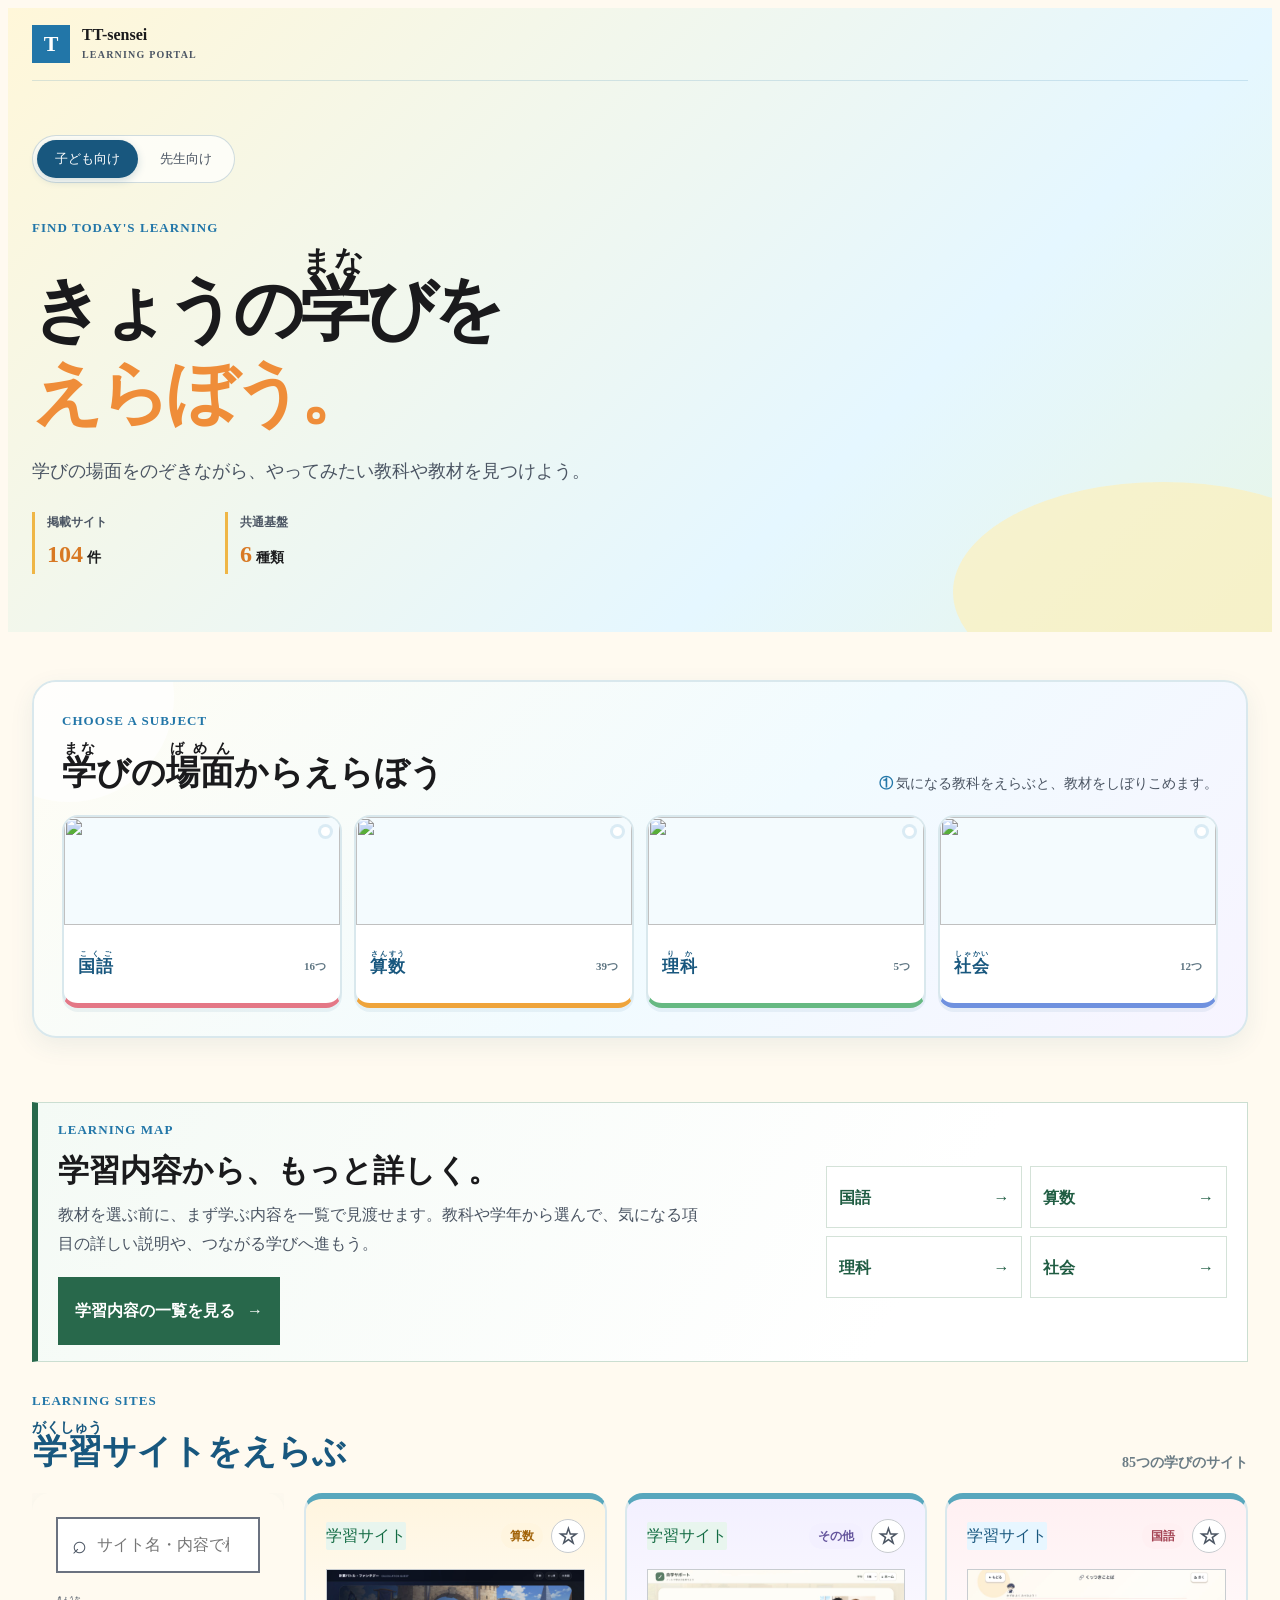
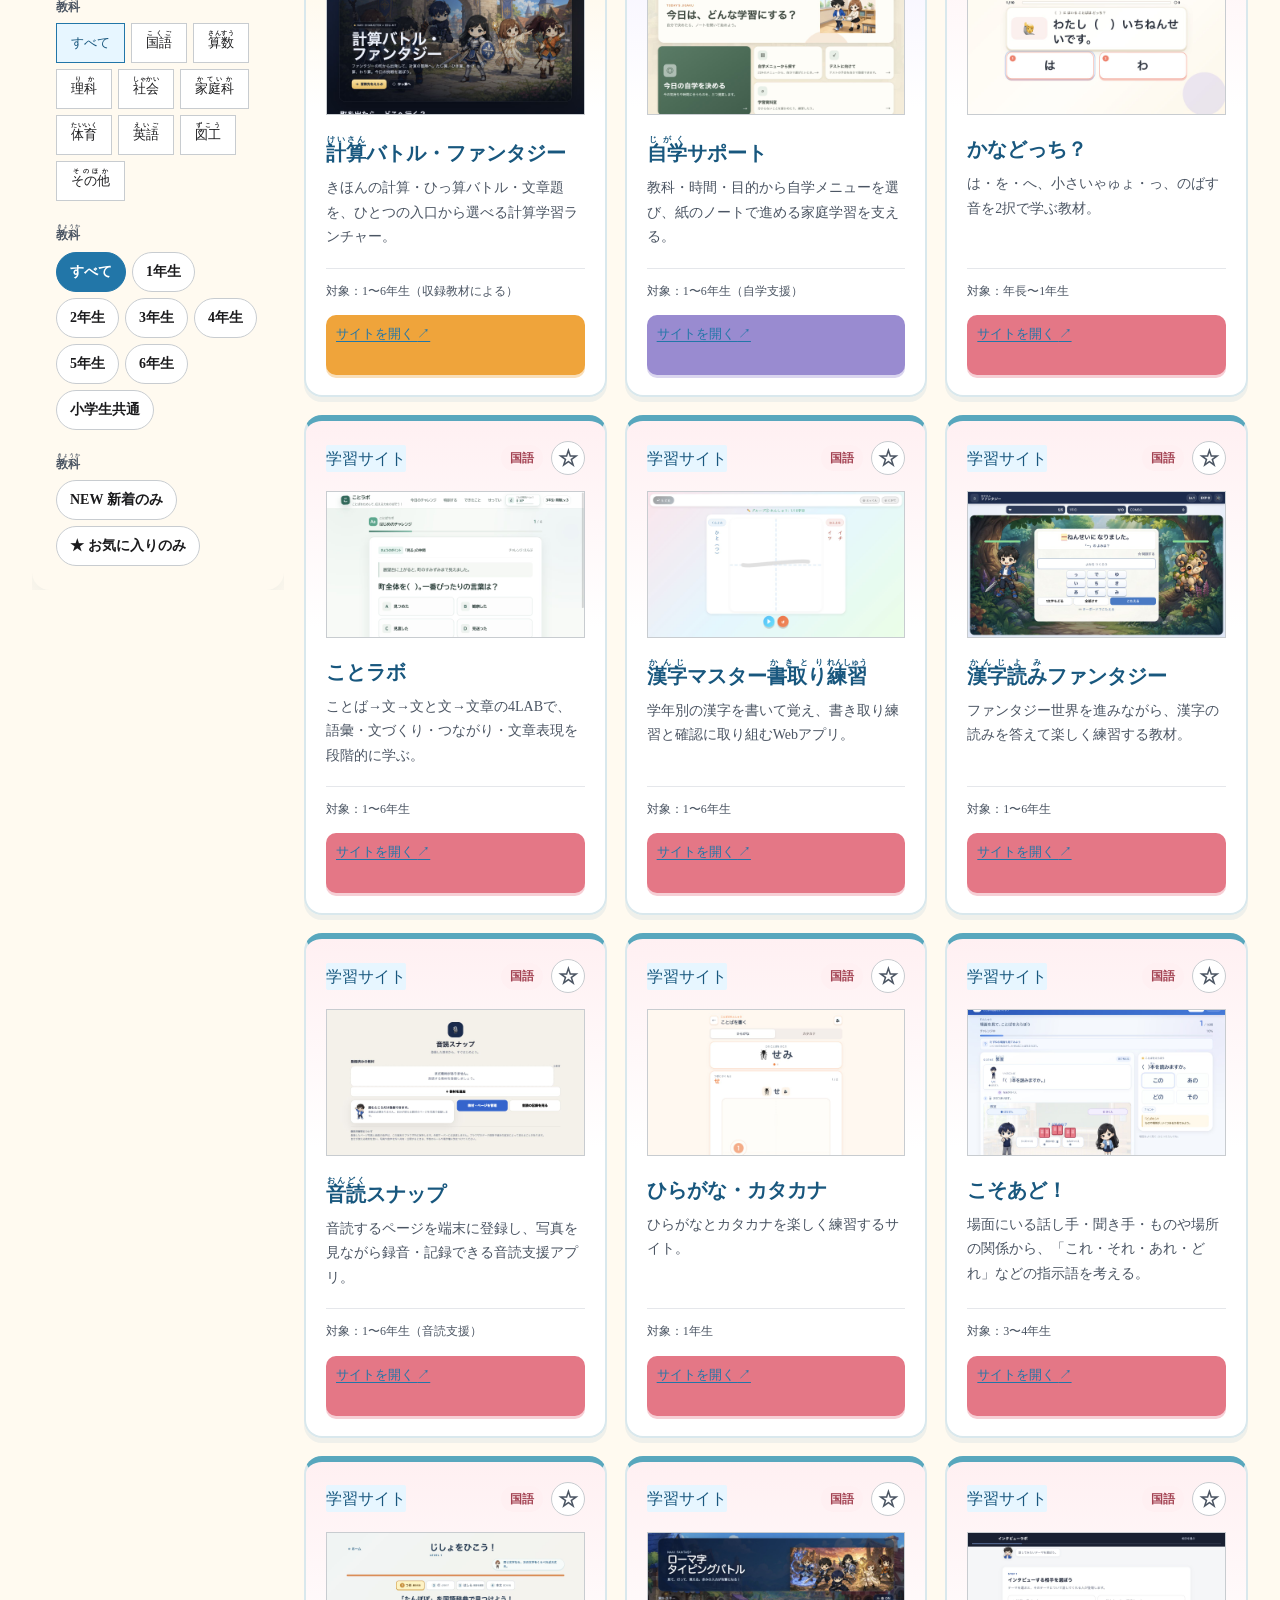
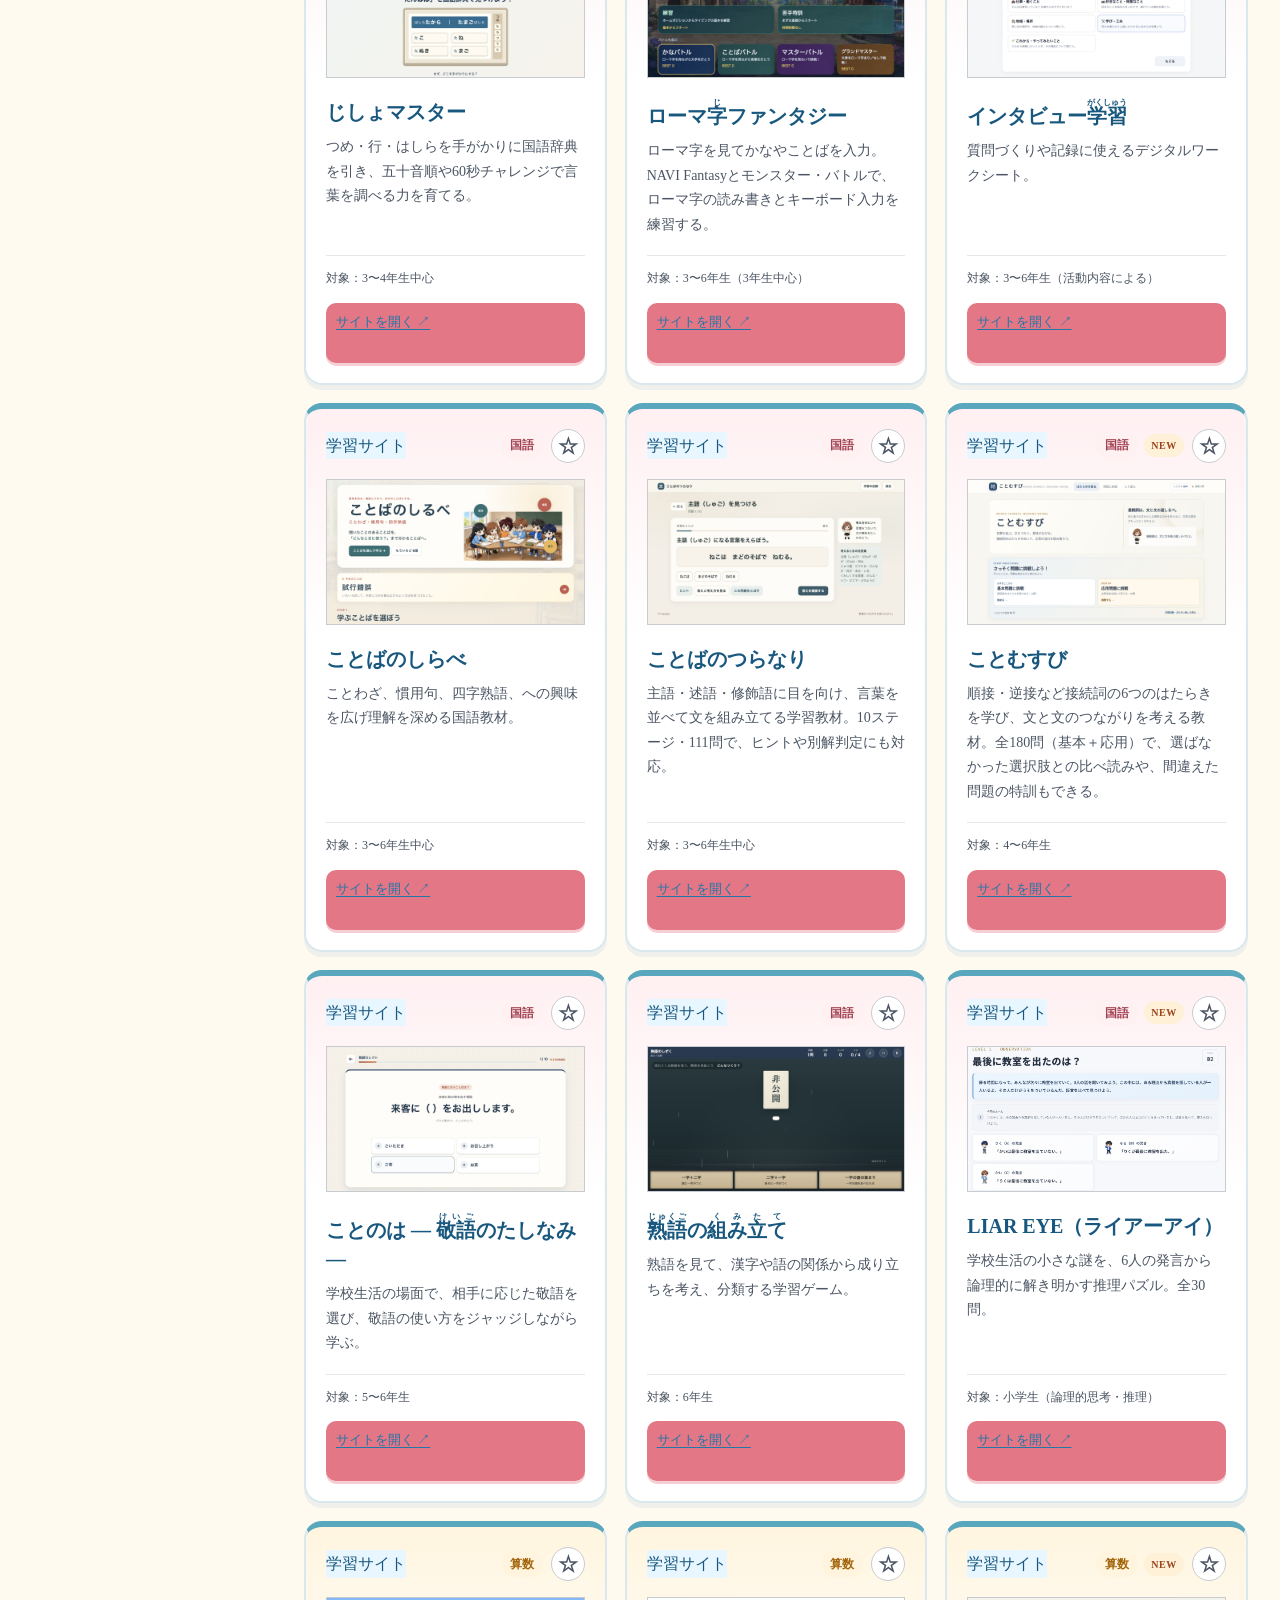
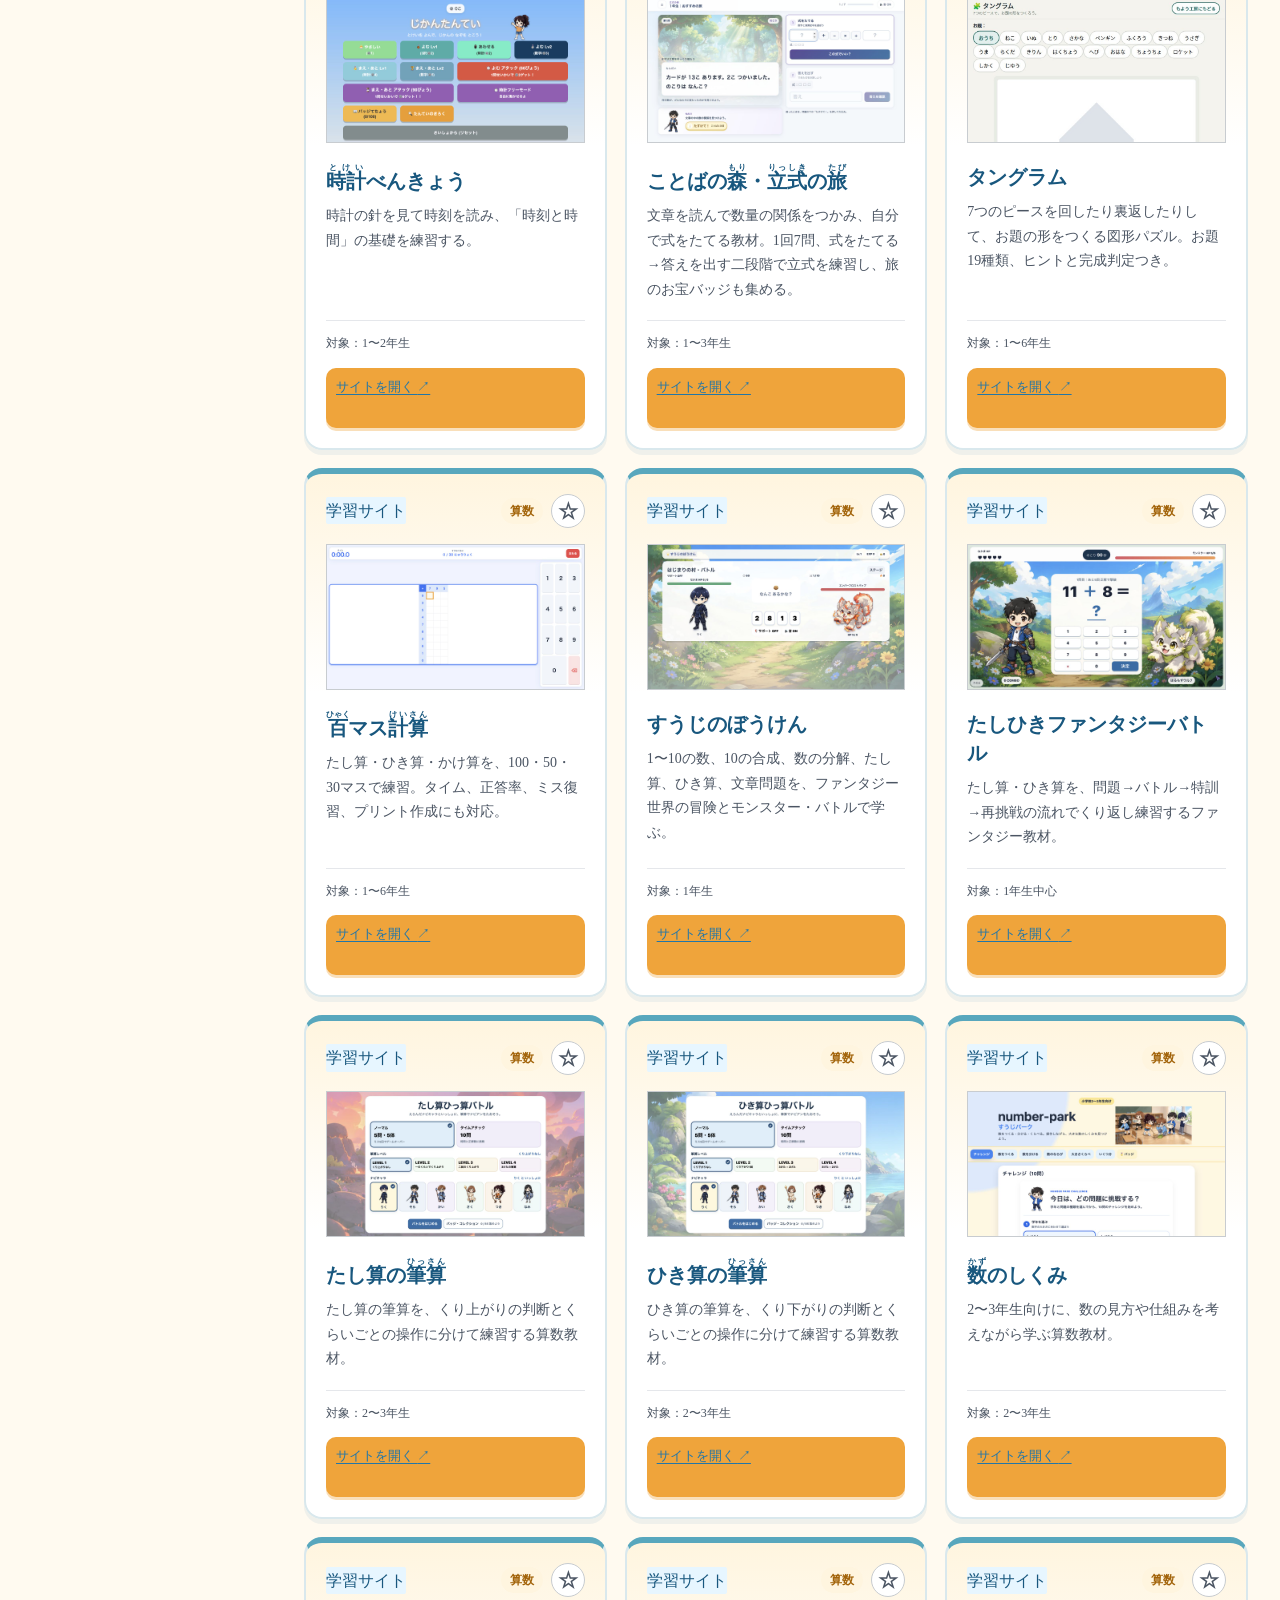
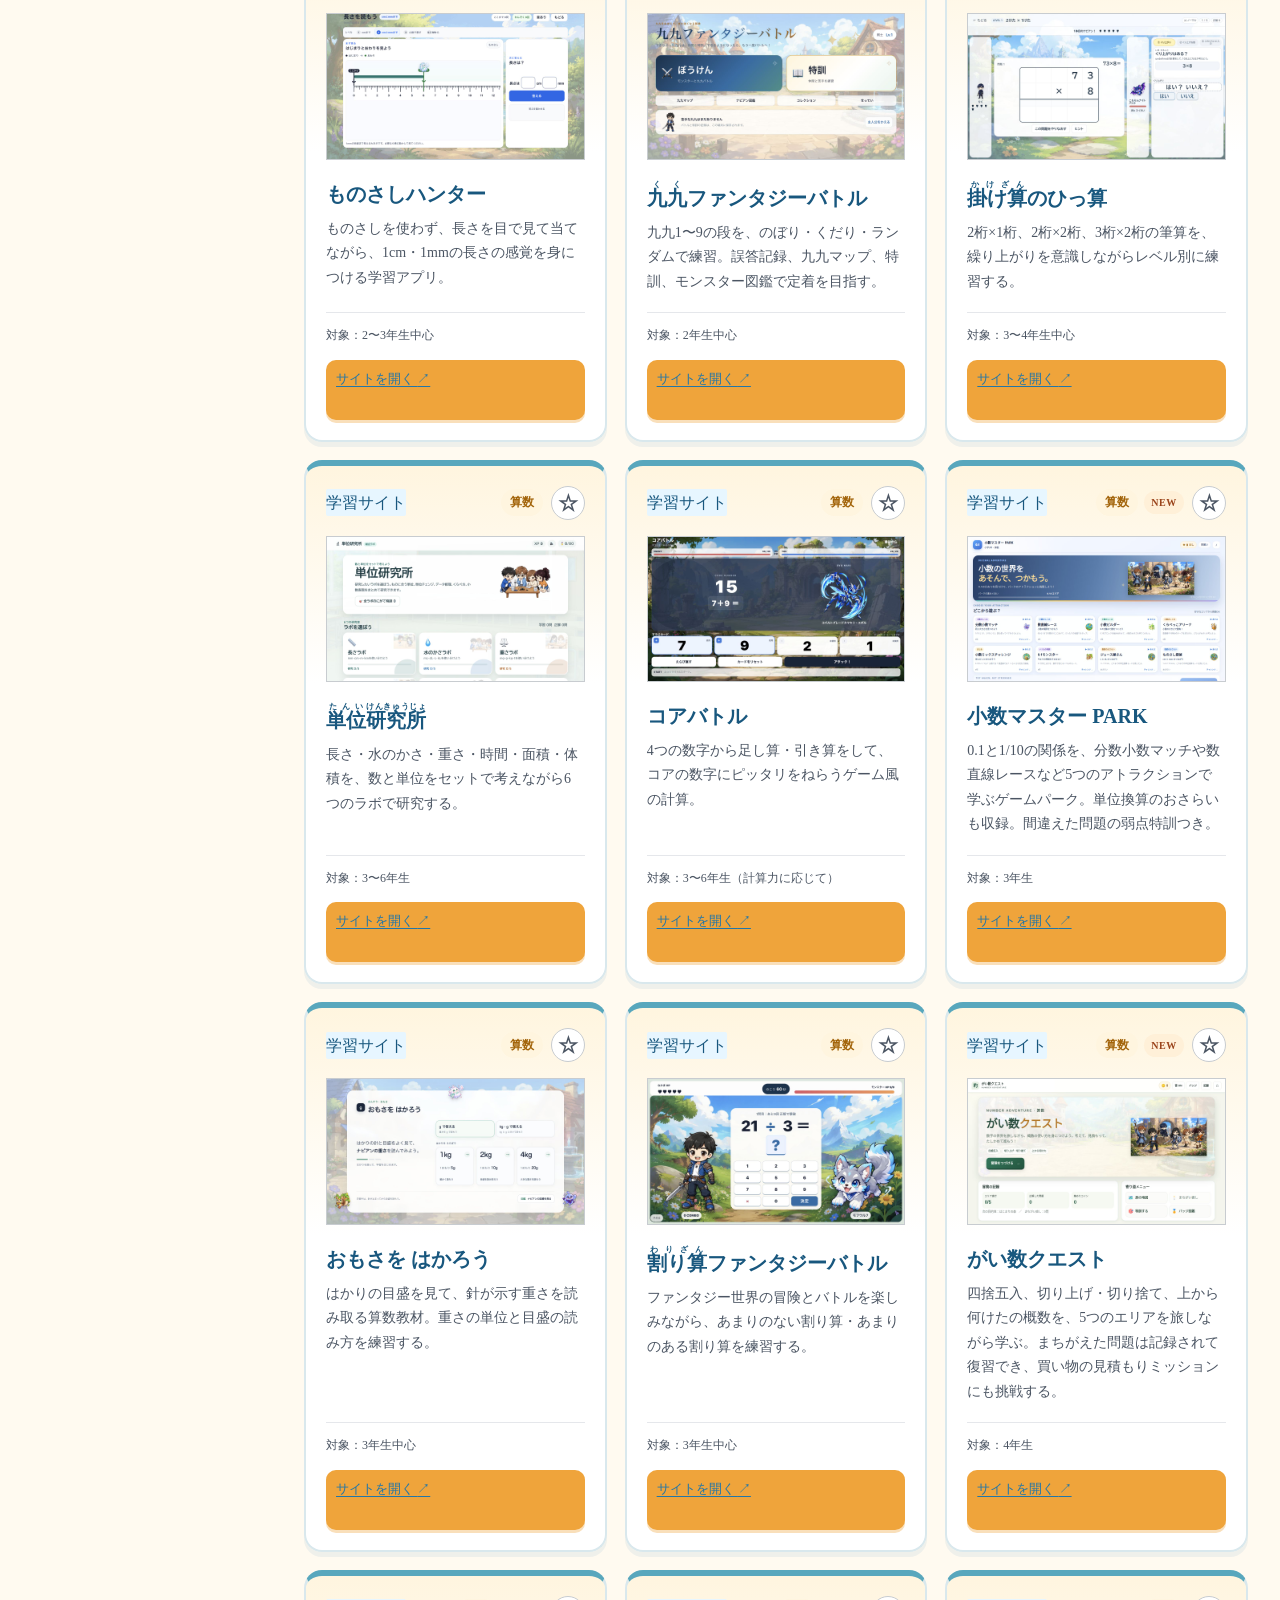
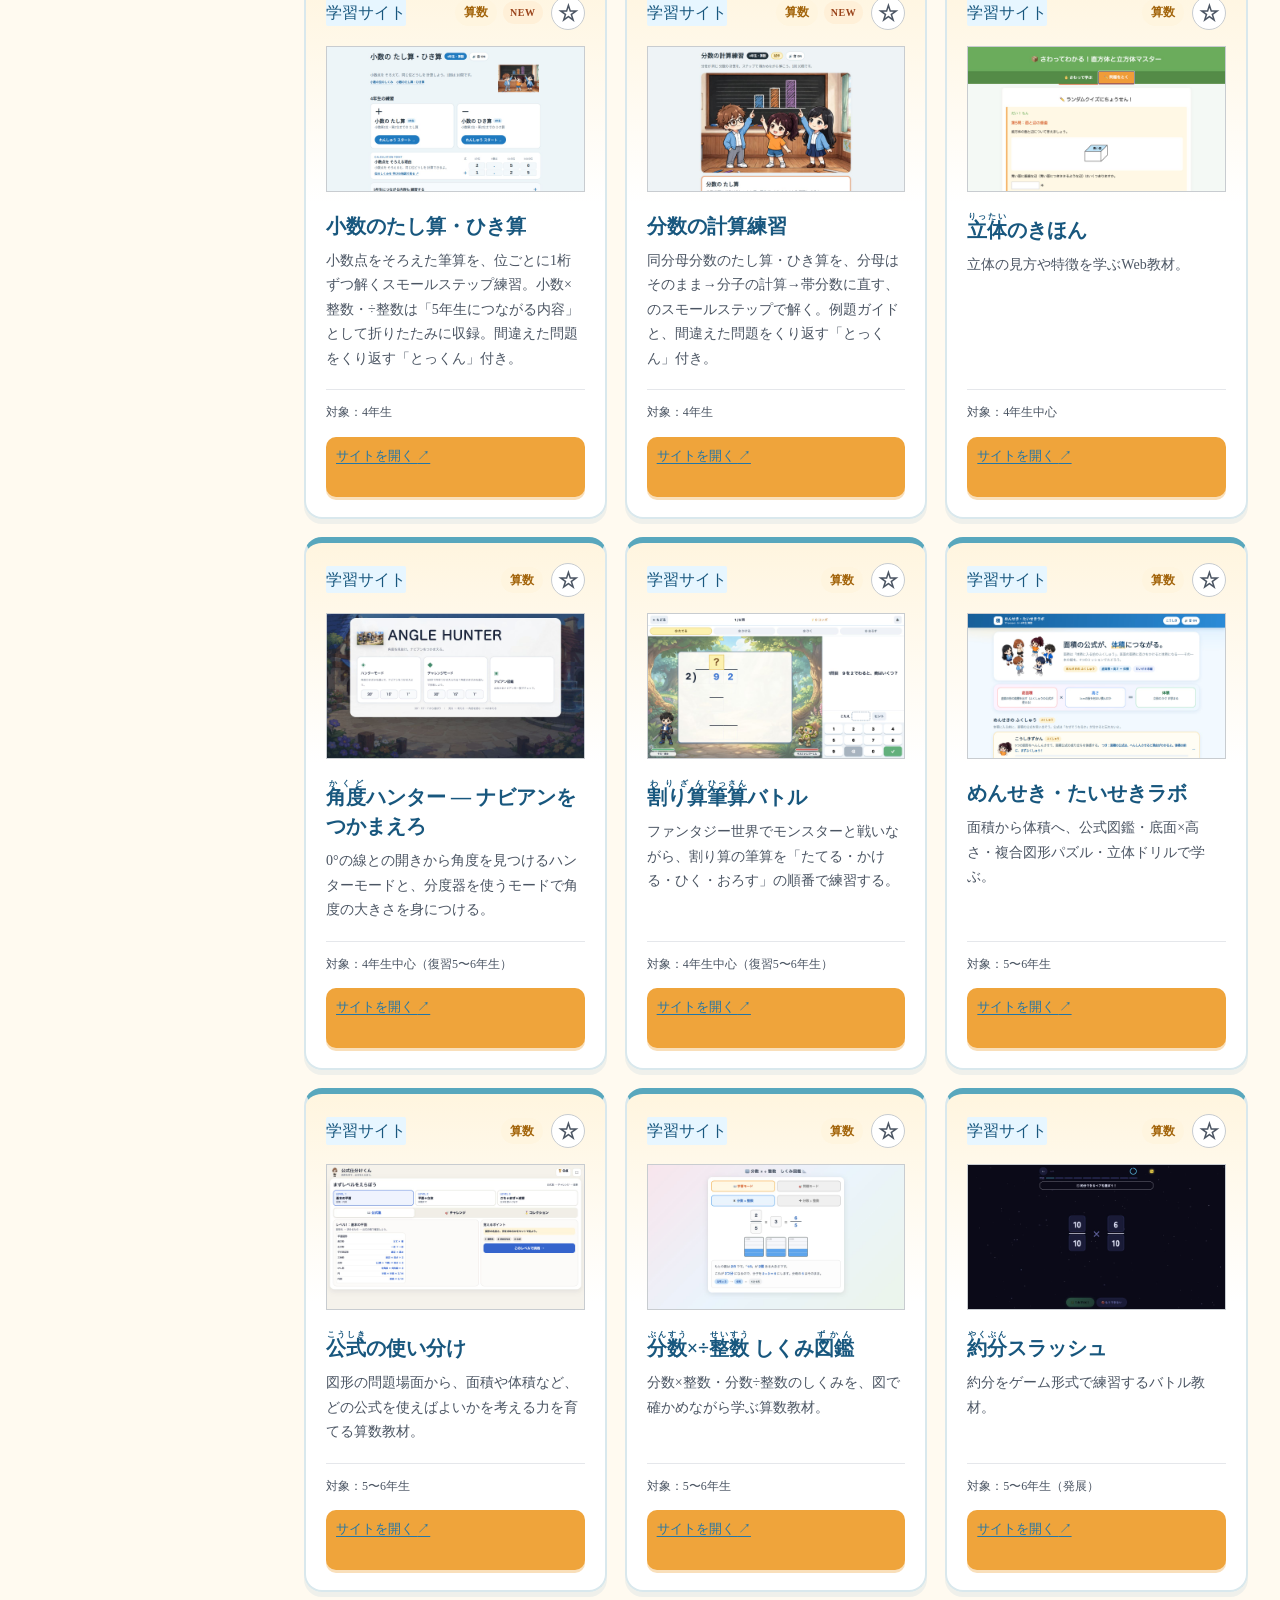
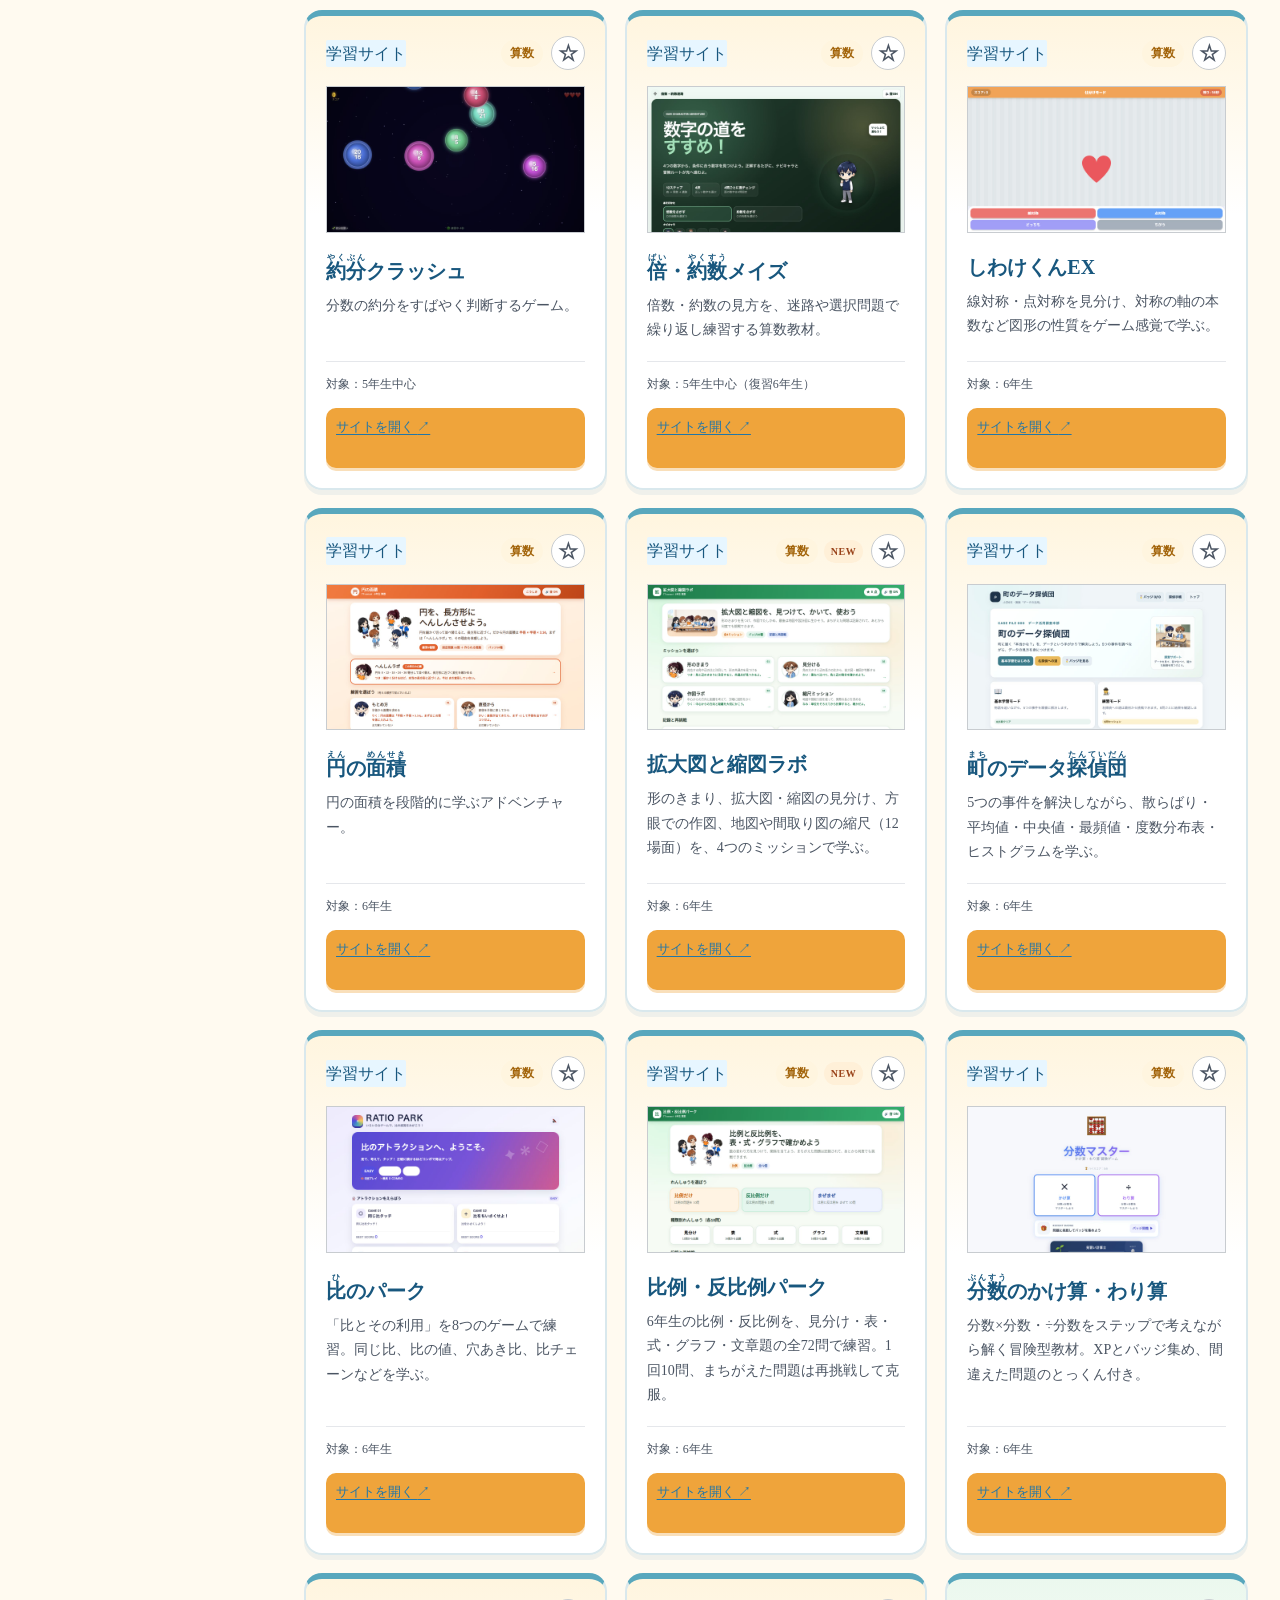
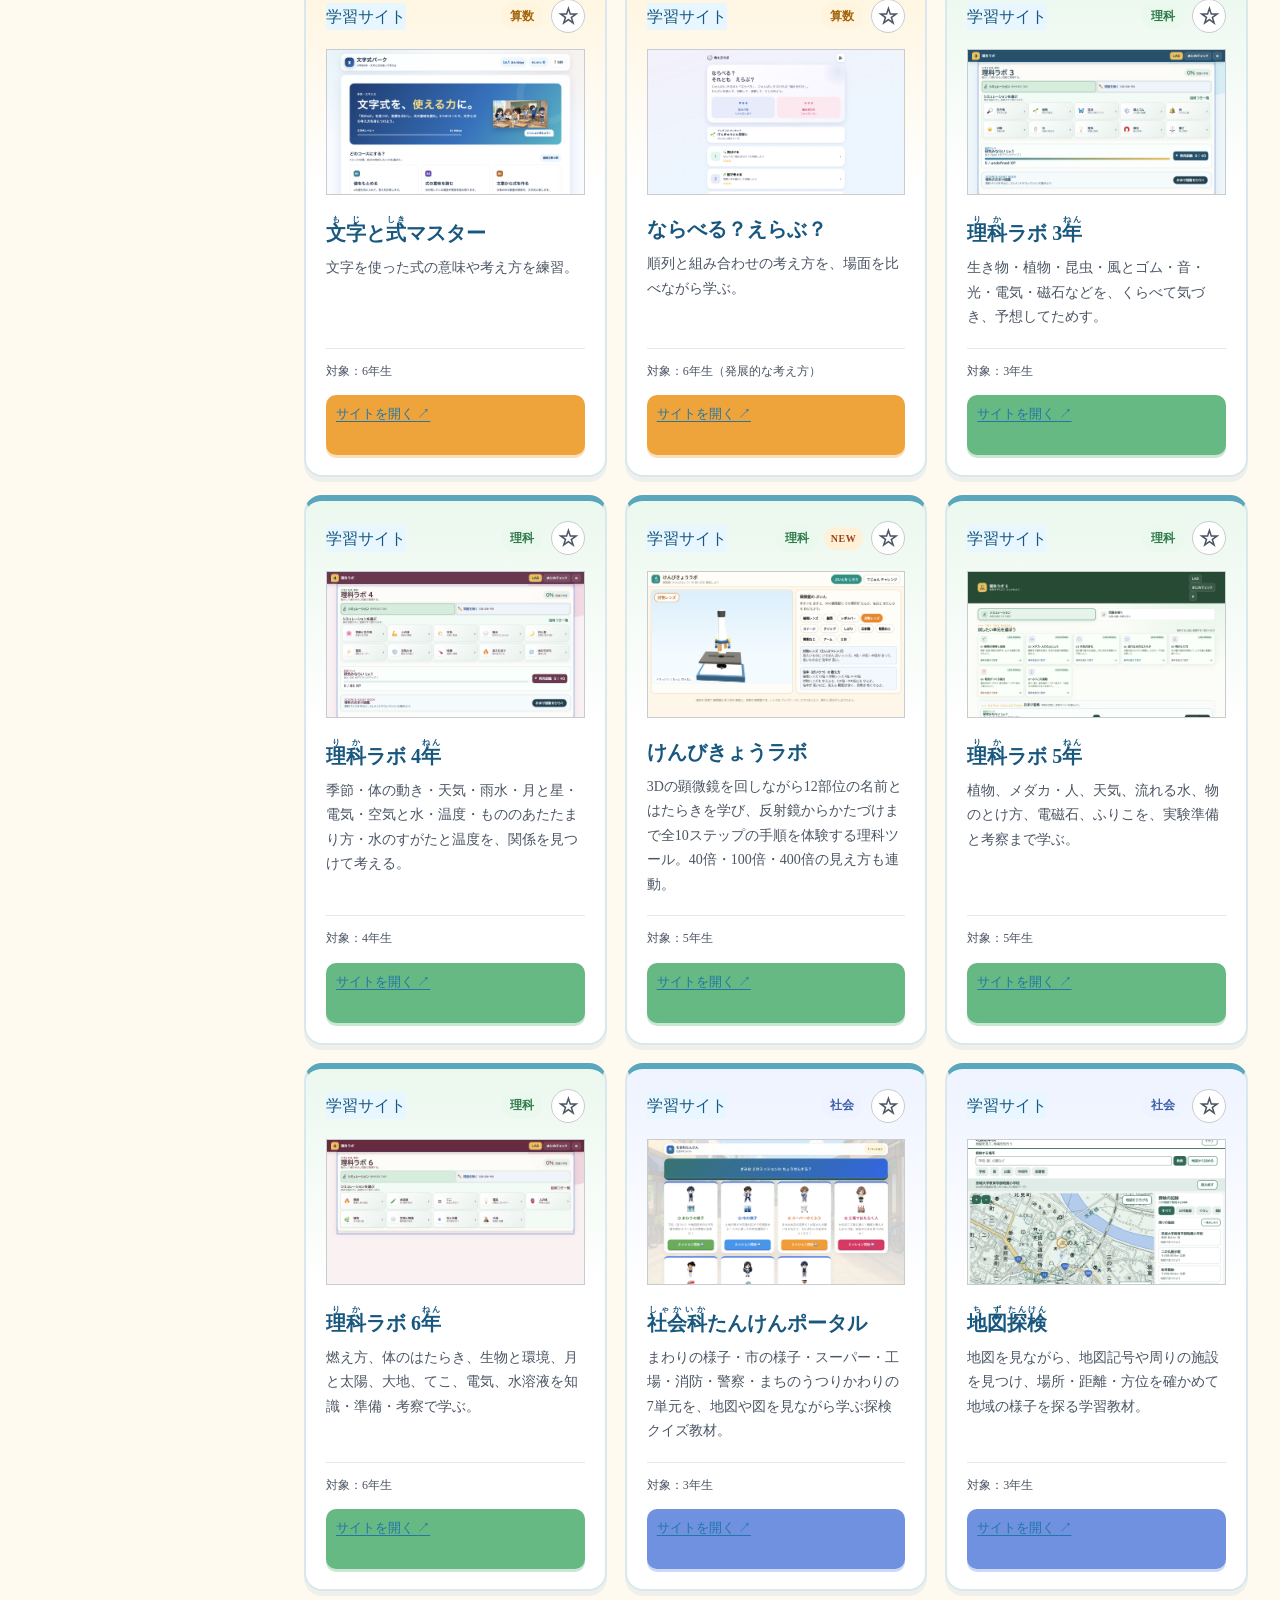
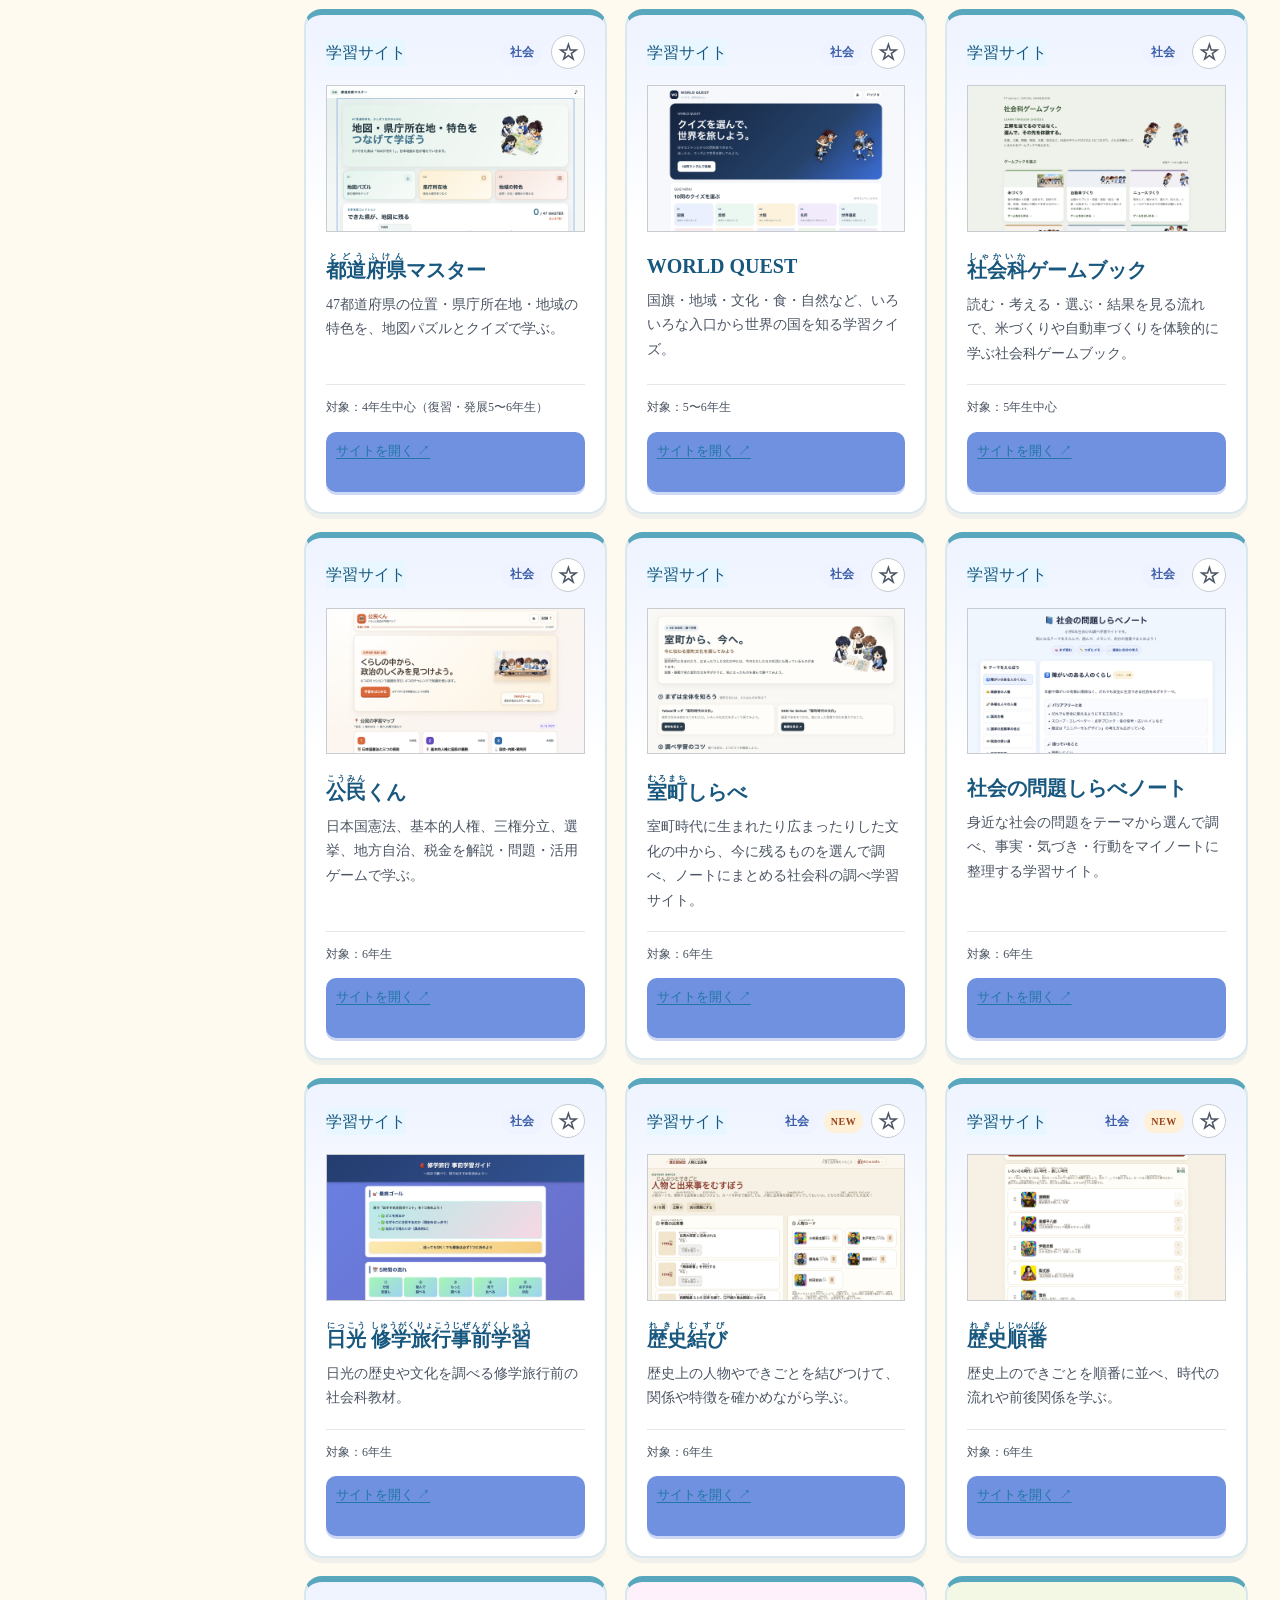
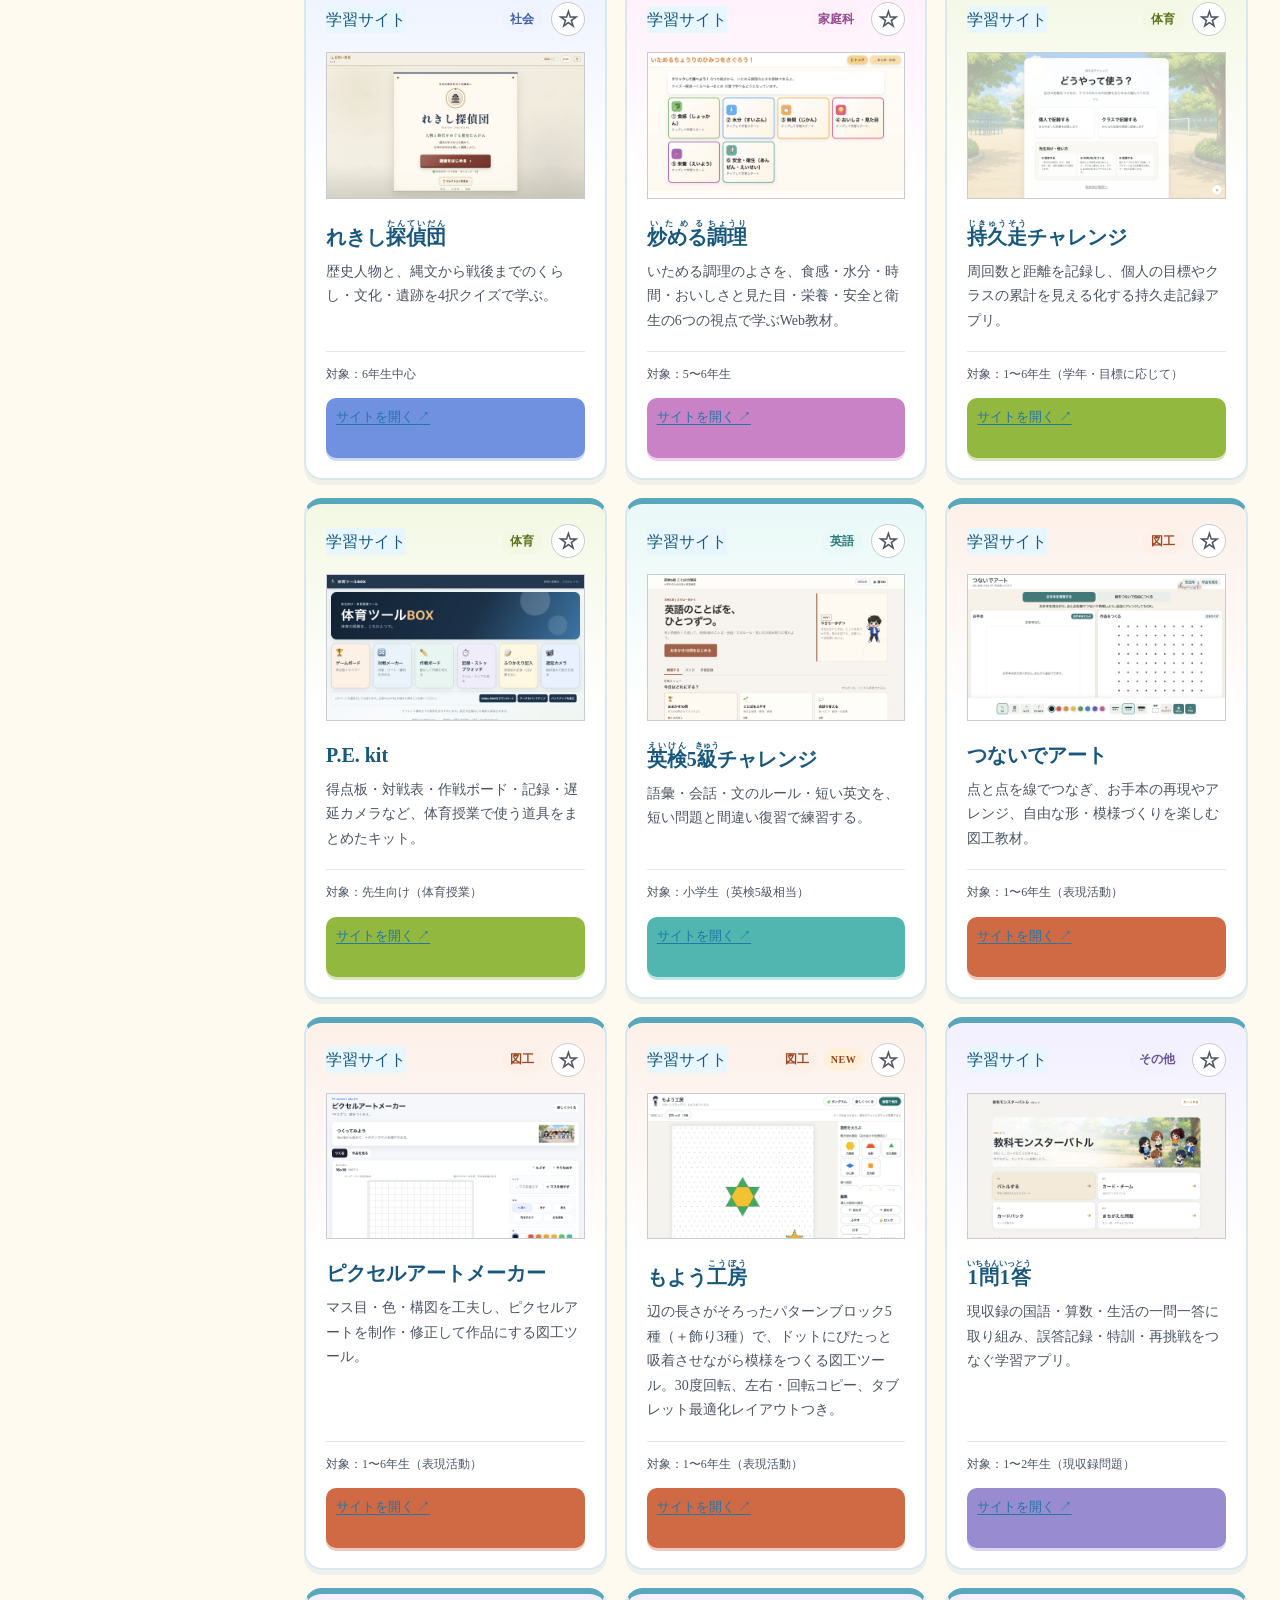
==== commit 6a0f450a: "Promote sidebar layout to production; add recently used; subject colors for art and PE" ====
--- a/index.html
+++ b/index.html
@@ -69,7 +69,7 @@
     <section class="foundation teacher-only" aria-labelledby="foundationTitle">
       <div class="section-head foundation-head">
         <div><p class="eyebrow">COMMON FOUNDATION</p><h2 id="foundationTitle">先生のための共通素材と設計基盤</h2></div>
-        <p>教材制作や授業に必要なものを、目的に合わせて使えます。</p>
+        <p>教材づくりのための制作環境への入口です。授業で使う教材・ツールは、下の一覧からも開けます。</p>
       </div>
       <div class="foundation-grid">
         <article class="foundation-card edu-card edu-card-pad"><span class="foundation-kind">HUB</span><h3>edu-kit</h3><p>AIと人が共通素材を選ぶための統合ガイド</p><div class="foundation-actions"><a href="https://tt-sensei.github.io/edu-kit/" target="_blank" rel="noopener">カタログ</a></div></article>
@@ -115,7 +115,7 @@
         <p id="resultText" aria-live="polite"></p>
       </div>
 
-      <section class="toolbar edu-card" aria-label="検索と絞り込み">
+      <div class="catalog-layout"><aside class="side-col"><section class="toolbar edu-card" aria-label="検索と絞り込み">
         <label class="search" for="search"><span aria-hidden="true">⌕</span><input id="search" type="search" placeholder="サイト名・内容で検索…" autocomplete="off"></label>
         <div class="filter-row teacher-only"><span class="filter-label">種類</span><div class="filters" id="categoryFilters">
           <button class="filter active" type="button" data-category="all">すべて</button>
@@ -158,9 +158,8 @@
           <button class="quick-filter" type="button" data-quick-filter="favorites" aria-pressed="false">★ お気に入りのみ</button>
         </div></div>
         <button id="resetFilters" class="reset-button" type="button" hidden>絞り込みをクリア</button>
-      </section>
-
-      <section id="grid" class="grid" aria-live="polite"><p class="loading-note">教材を読み込んでいます…</p></section>
+      </section></aside><div class="catalog-main"><section class="recent" id="recentSection" hidden aria-label="最近使った教材"><div class="recent-head"><h3>最近使った教材</h3><button class="recent-clear" id="recentClear" type="button">履歴を消す</button></div><div class="recent-row" id="recentRow"></div></section>
+    <section id="grid" class="grid" aria-live="polite"><p class="loading-note">教材を読み込んでいます…</p></section></div></div>
       <div id="empty" class="empty edu-empty edu-card" hidden><strong>条件に合うものが見つかりませんでした。</strong><p>検索語や絞り込みを変えてみてください。</p></div>
     </section>
 
--- a/style.css
+++ b/style.css
@@ -234,6 +234,8 @@
 .card[data-subject="家庭科"] { --subject-color: #c982c5; --subject-soft: #fff0fb; --subject-ink: #914a8d; }
 .card[data-subject="英語"] { --subject-color: #51b6b0; --subject-soft: #e9f9f7; --subject-ink: #257b77; }
 .card[data-subject="その他"] { --subject-color: #998bd0; --subject-soft: #f3f0ff; --subject-ink: #65559d; }
+.card[data-subject="図工"] { --subject-color: #cf6a45; --subject-soft: #fdf0e9; --subject-ink: #9c4a26; }
+.card[data-subject="体育"] { --subject-color: #93b83f; --subject-soft: #f3f8e4; --subject-ink: #5c741f; }
 
 .card[data-subject] { border-top-color: var(--subject-color); }
 .card[data-subject]:hover { border-top-color: var(--subject-color); }
@@ -530,3 +532,41 @@
   .learning-map-entry { grid-template-columns: 1fr; gap: 20px; margin-bottom: 44px; padding: 20px; }
   .learning-map-shortcuts a { min-height: 48px; padding: 10px 12px; }
 }
+
+
+/* Sidebar catalog layout + compact top + recently used (2026-11-13) */
+@media (min-width: 1000px) {
+  .catalog-layout { display: grid; grid-template-columns: 252px minmax(0, 1fr); gap: 20px; align-items: start; }
+  .catalog-layout .side-col { position: sticky; top: 12px; max-height: calc(100vh - 24px); overflow-y: auto; }
+  .catalog-layout .toolbar { margin-bottom: 0; }
+  .catalog-layout .filter-row { grid-template-columns: 1fr; gap: 6px; margin-top: 16px; }
+  .catalog-layout .search { margin-bottom: 8px; }
+  .catalog-layout .subjects, .catalog-layout .grades, .catalog-layout .purposes, .catalog-layout .filters, .catalog-layout .quick-filters { gap: 6px; }
+}
+@media (min-width: 1000px) and (max-width: 1279px) {
+  .catalog-layout .grid { grid-template-columns: repeat(2, minmax(0, 1fr)); }
+}
+@media (min-width: 1280px) {
+  .wrap { width: min(1340px, calc(100% - 48px)); }
+}
+.foundation-grid { grid-template-columns: repeat(3, minmax(0, 1fr)); gap: 10px; }
+.foundation-card { padding: 14px; }
+.foundation-card h3 { font-size: 15px; margin: 6px 0 4px; }
+.foundation-card p { min-height: 0; font-size: 12px; margin: 0 0 10px; }
+.foundation-actions { padding-top: 8px; }
+@media (max-width: 920px) { .foundation-grid { grid-template-columns: repeat(2, minmax(0, 1fr)); } }
+@media (max-width: 620px) { .foundation-grid { grid-template-columns: 1fr; } }
+@media (min-width: 621px) {
+  .learning-map-entry { padding: 16px 20px; margin-bottom: 28px; gap: 16px; }
+  .learning-map-shortcuts a { min-height: 44px; padding: 8px 12px; }
+}
+.recent { margin: 0 0 18px; }
+.recent[hidden] { display: none; }
+.recent-head { display: flex; align-items: center; gap: 12px; margin-bottom: 8px; }
+.recent-head h3 { font-size: 15px; margin: 0; color: #18577e; }
+.recent-clear { margin-left: auto; border: 1px solid var(--line); background: #fff; border-radius: 99px; padding: 5px 12px; font-size: 11.5px; font-weight: 700; color: #657287; cursor: pointer; min-height: 32px; }
+.recent-row { display: flex; gap: 10px; overflow-x: auto; padding-bottom: 6px; }
+.recent-card { flex: 0 0 168px; text-decoration: none; color: var(--ink); background: #fff; border: 1.5px solid var(--line); border-radius: 12px; overflow: hidden; }
+.recent-thumb { display: block; aspect-ratio: 16 / 9; background: #eef2f5; }
+.recent-thumb img { width: 100%; height: 100%; object-fit: cover; object-position: top center; display: block; }
+.recent-name { display: block; font-size: 12.5px; font-weight: 800; padding: 7px 9px; line-height: 1.4; }
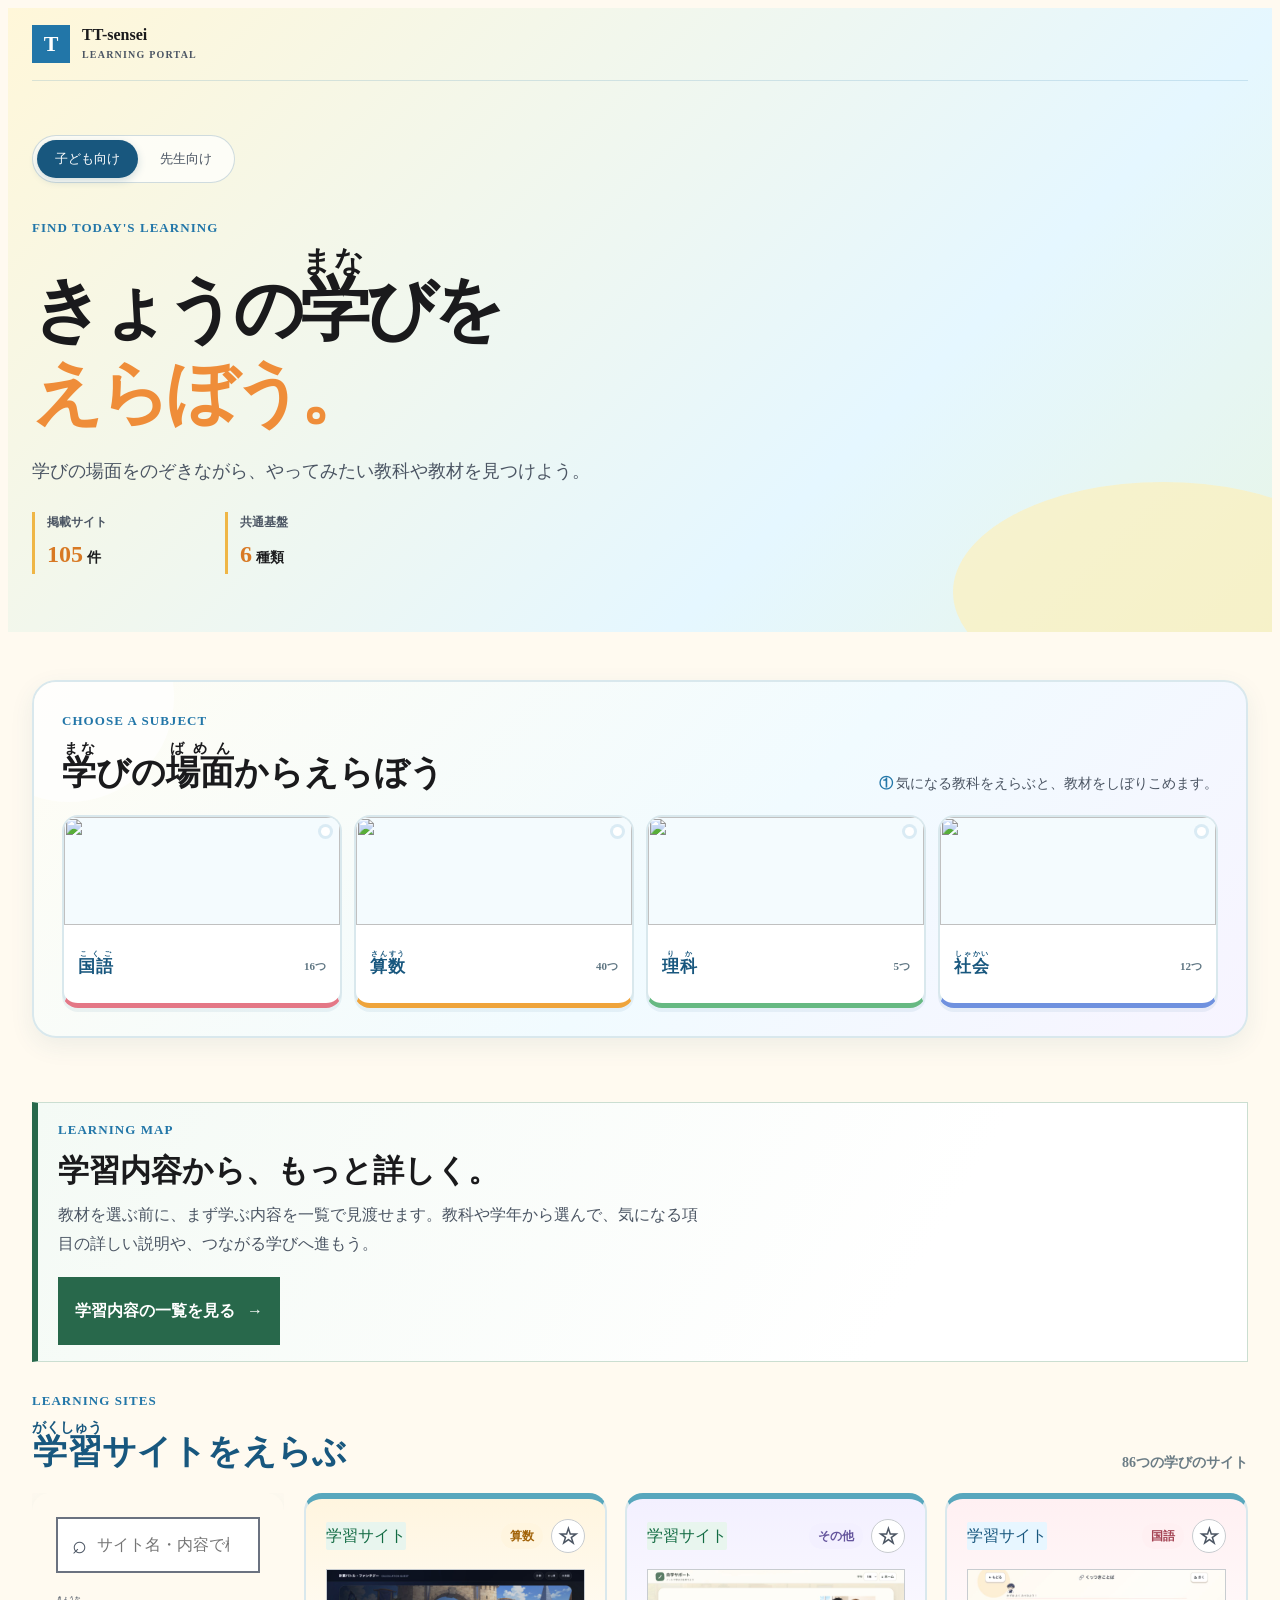
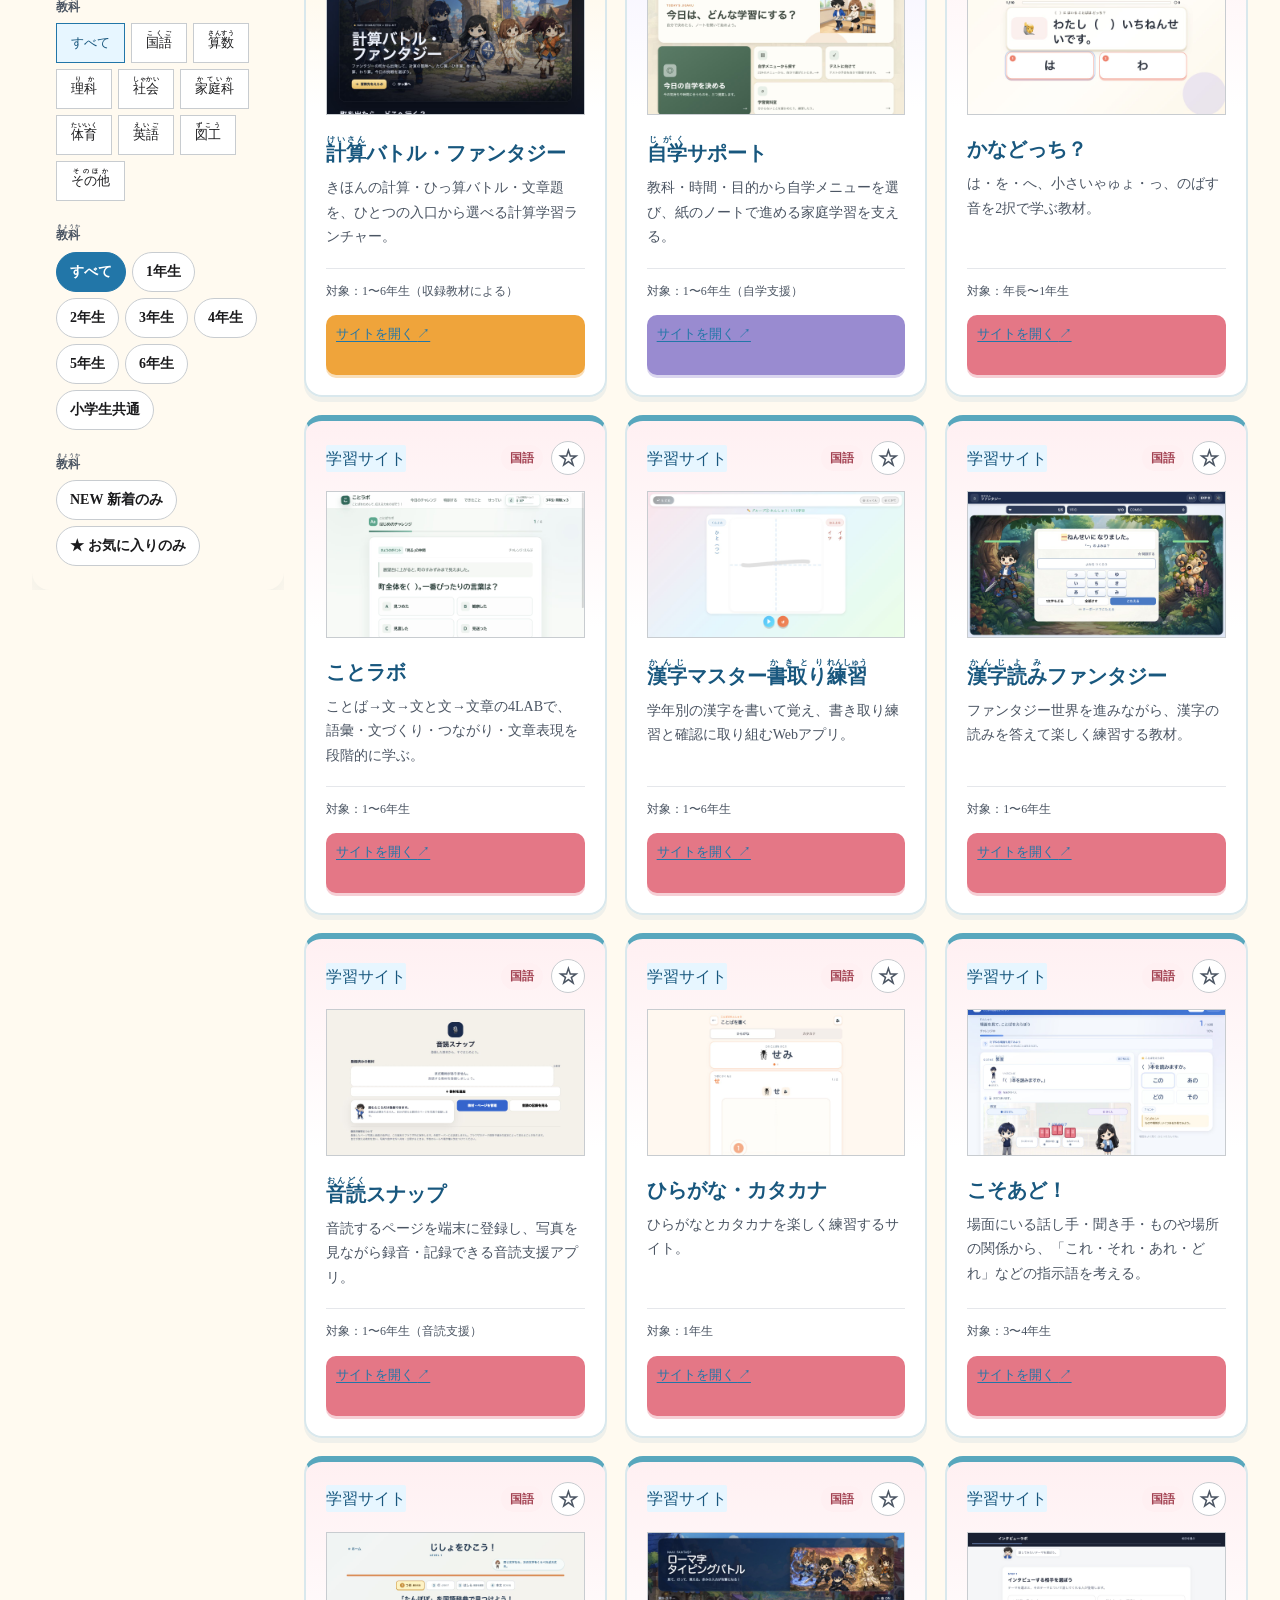
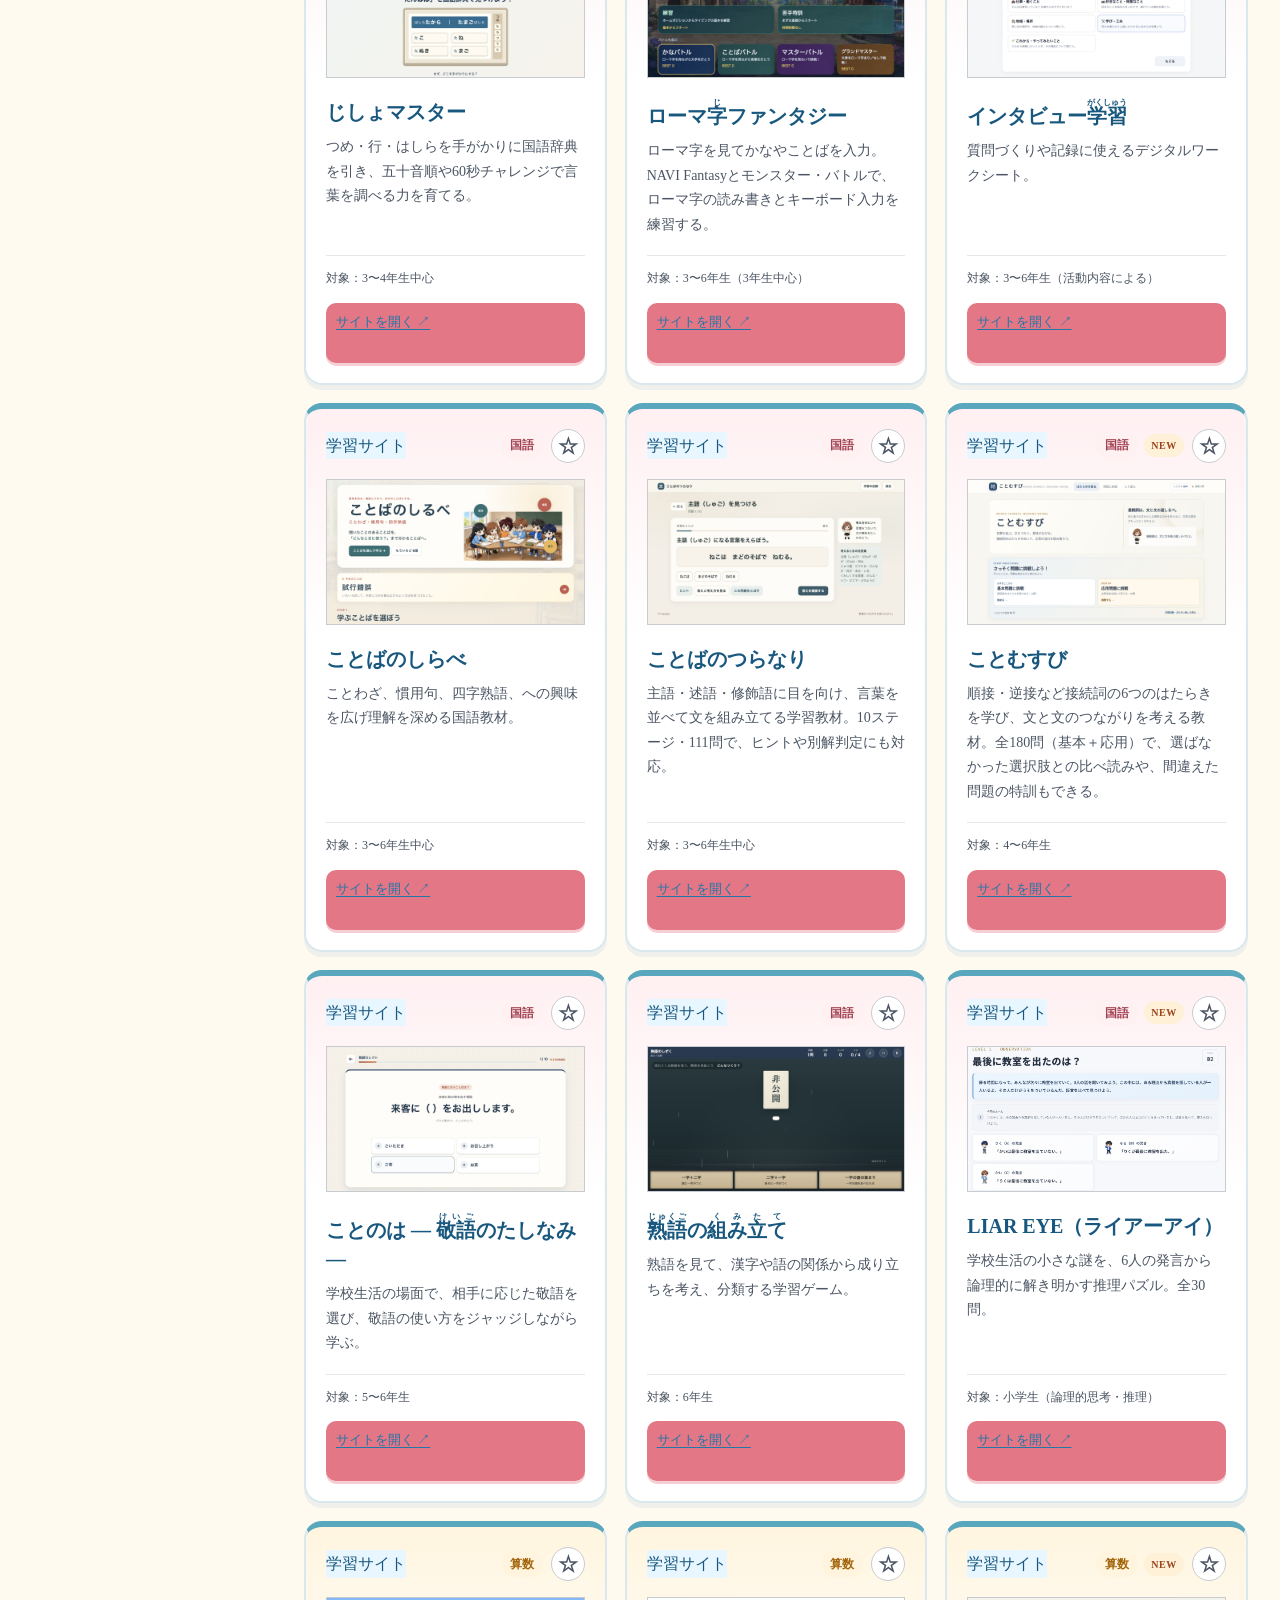
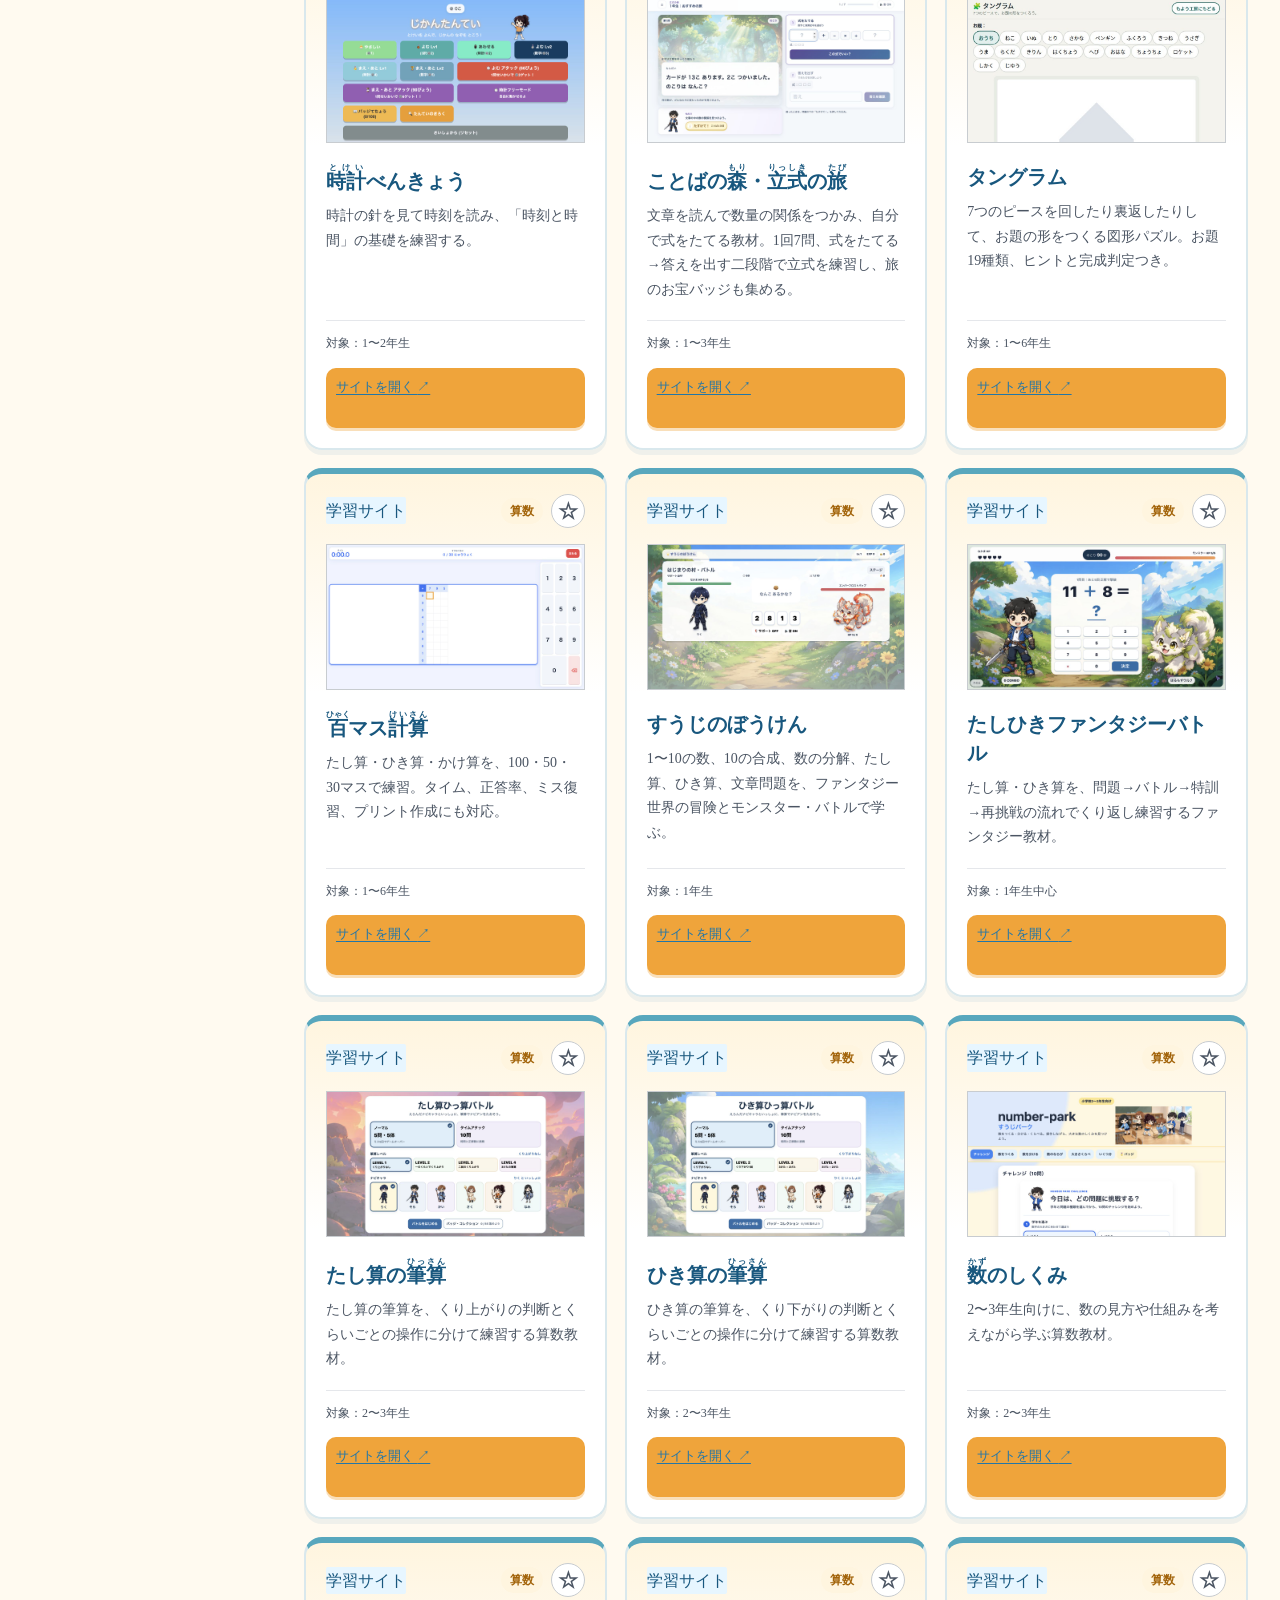
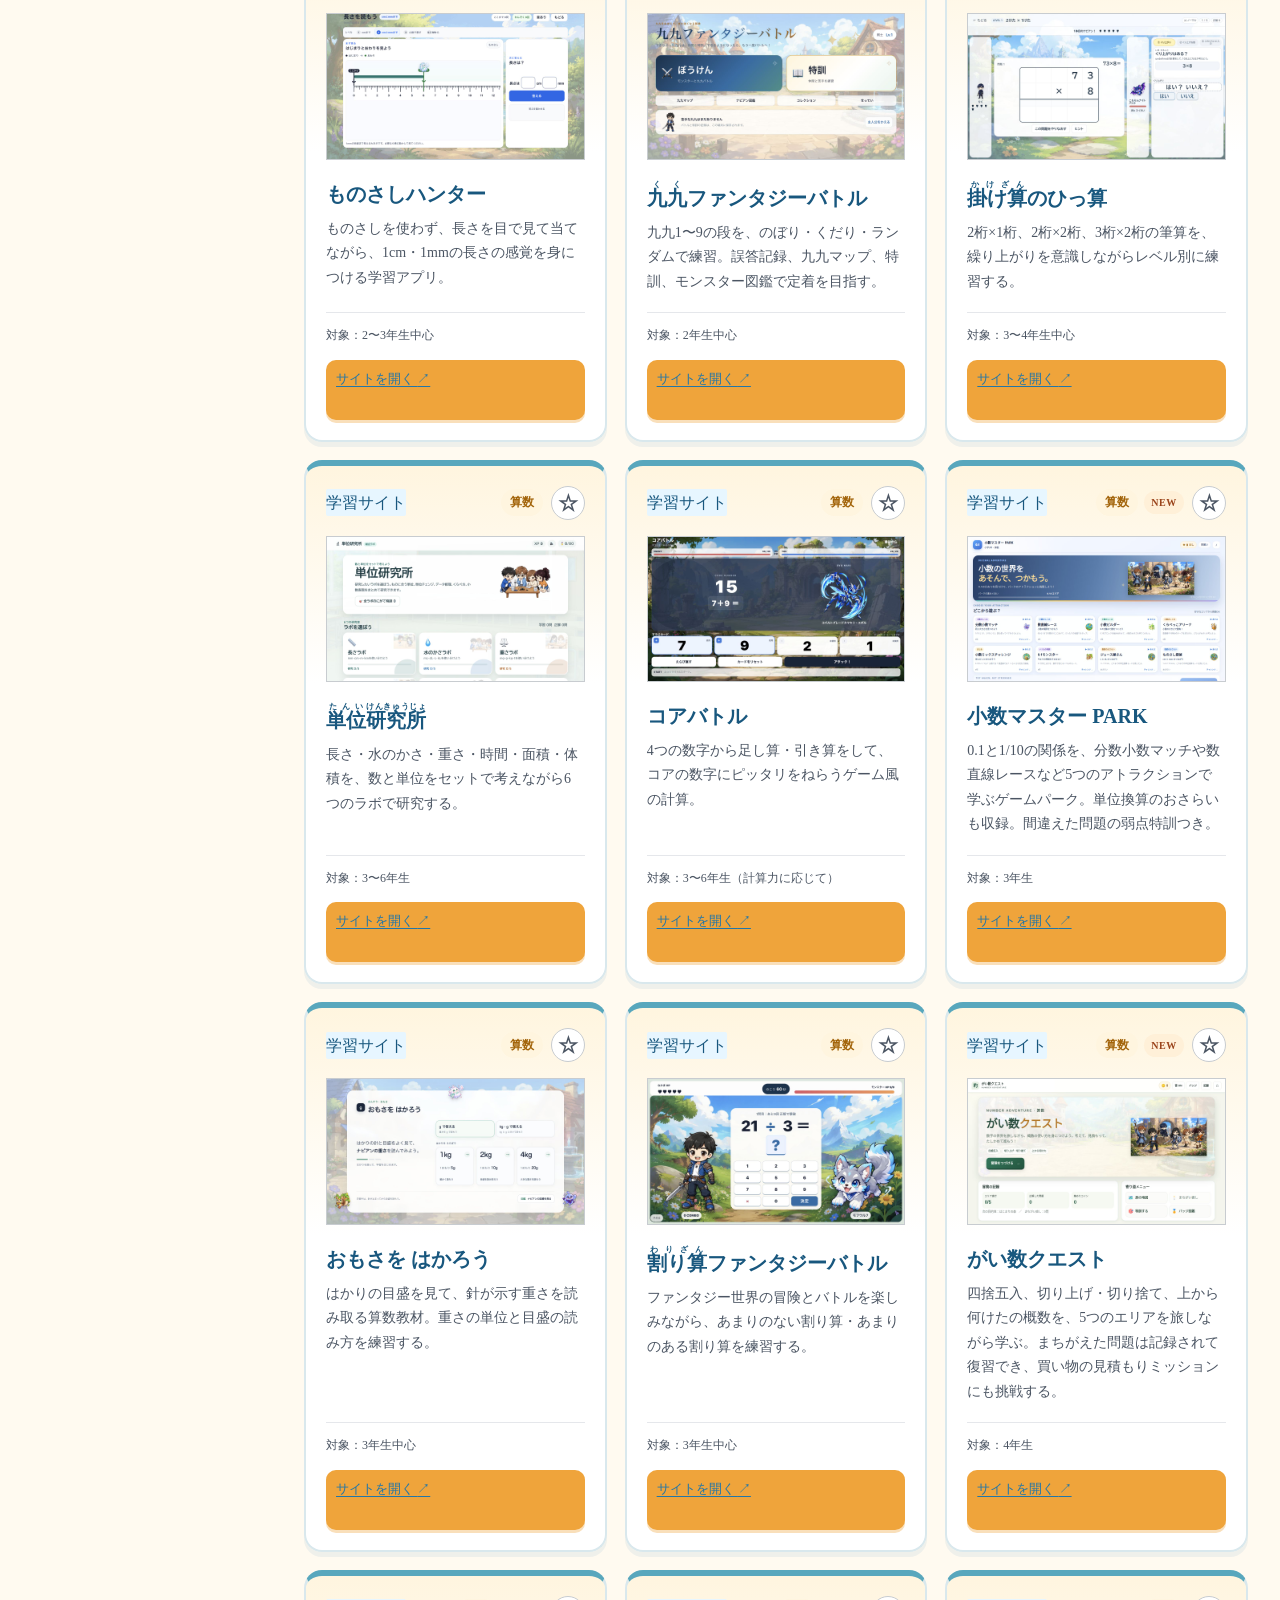
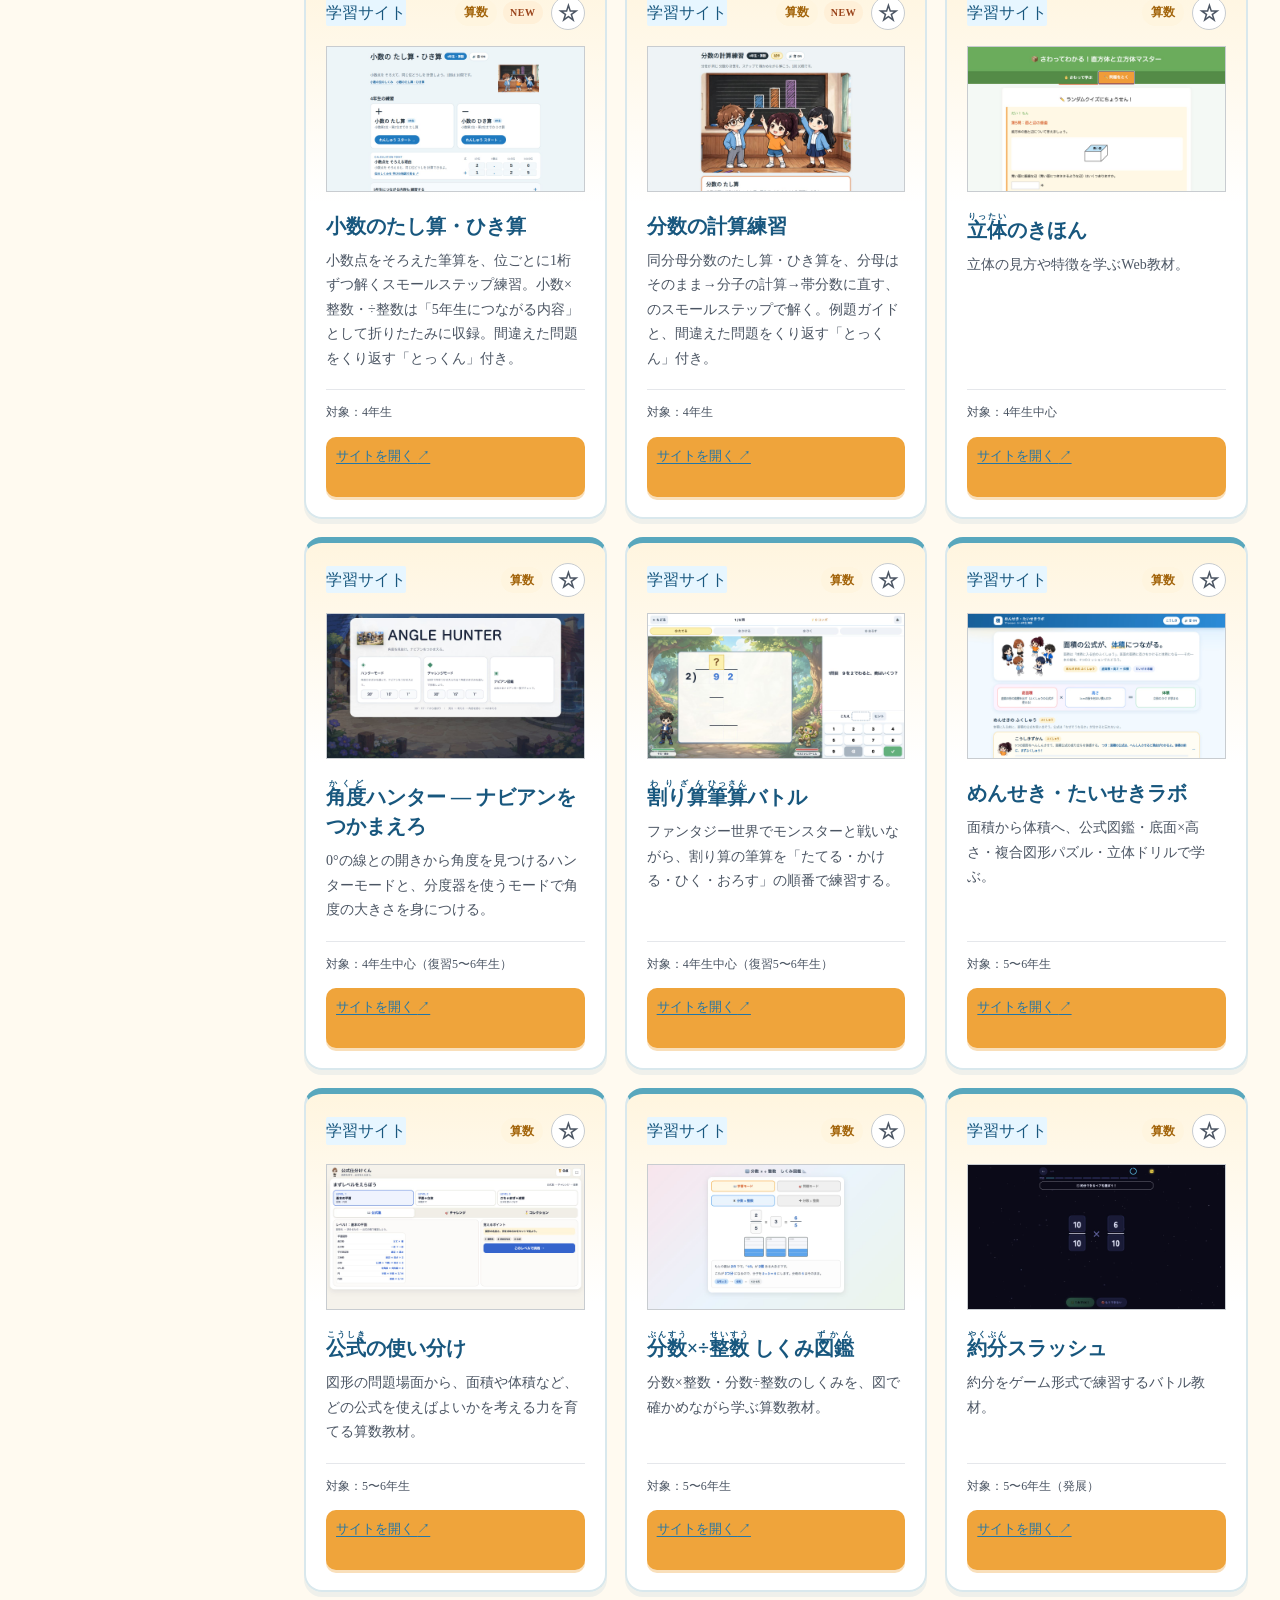
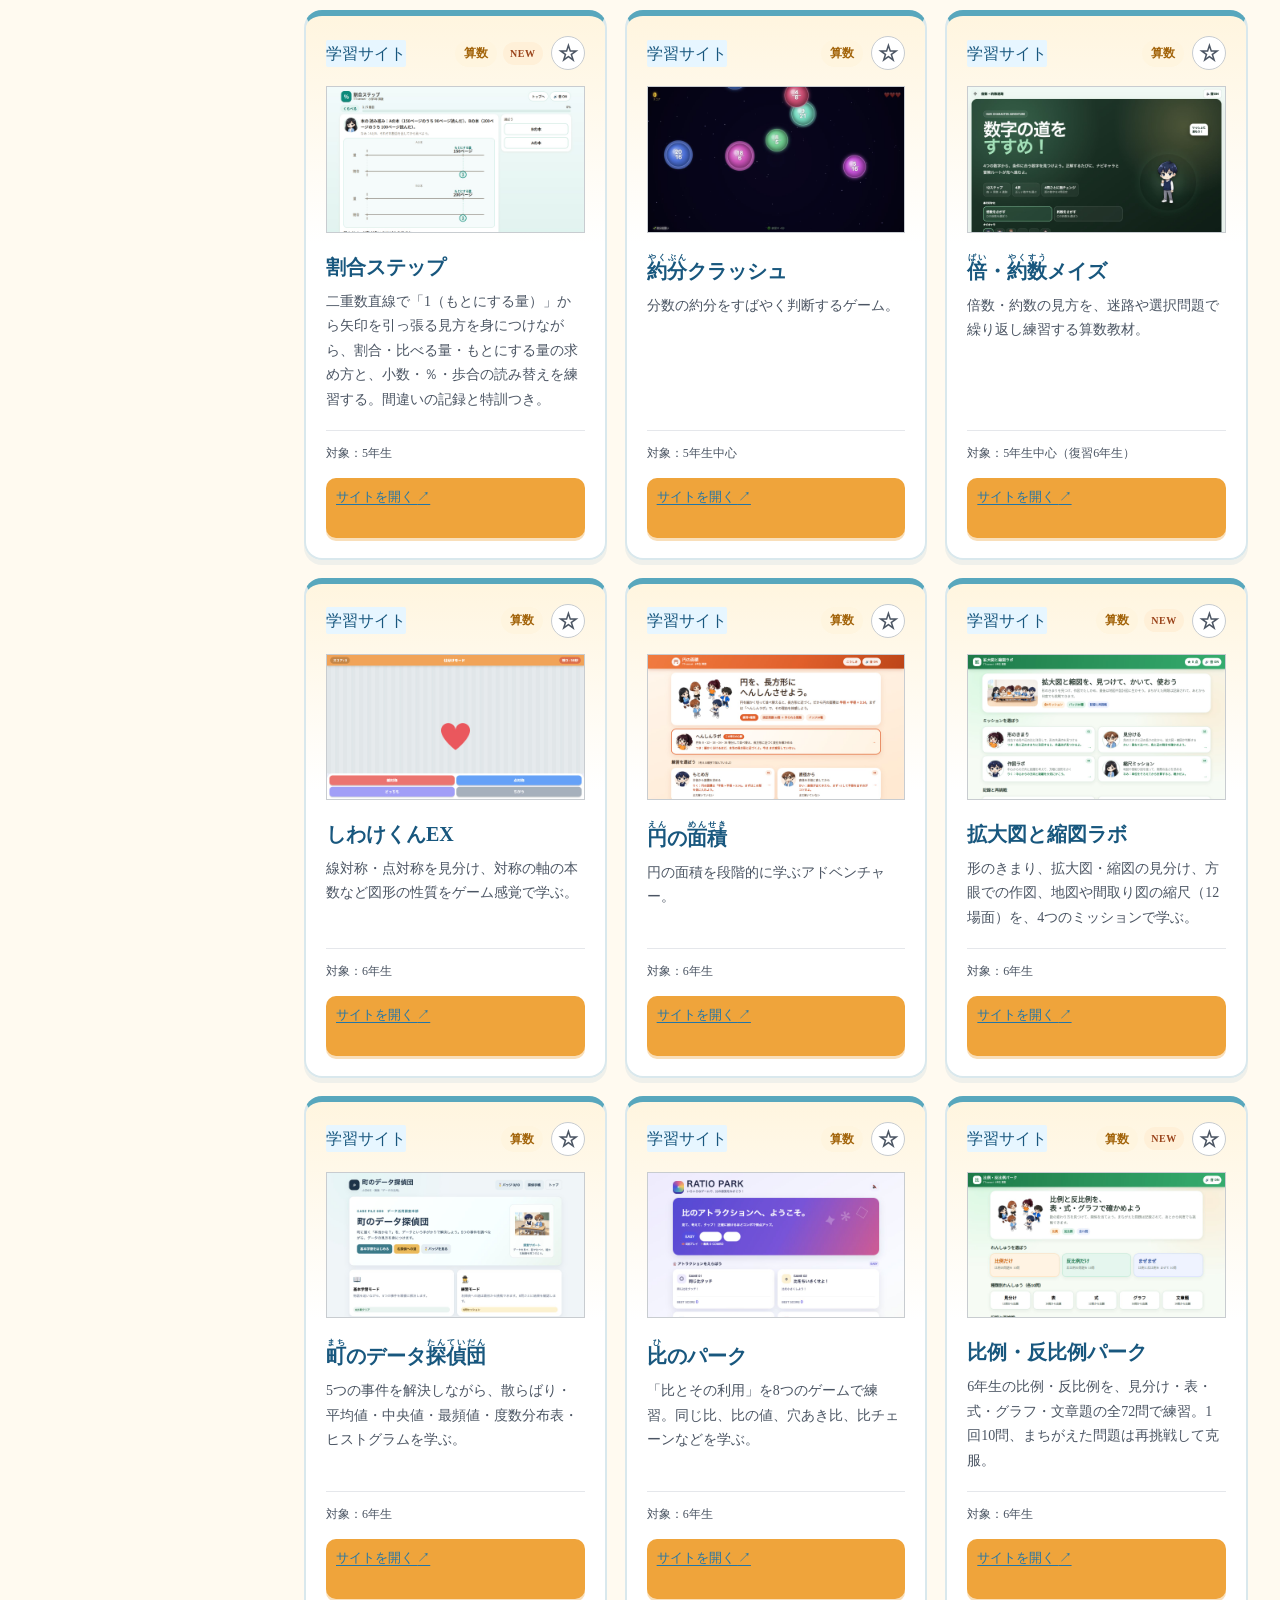
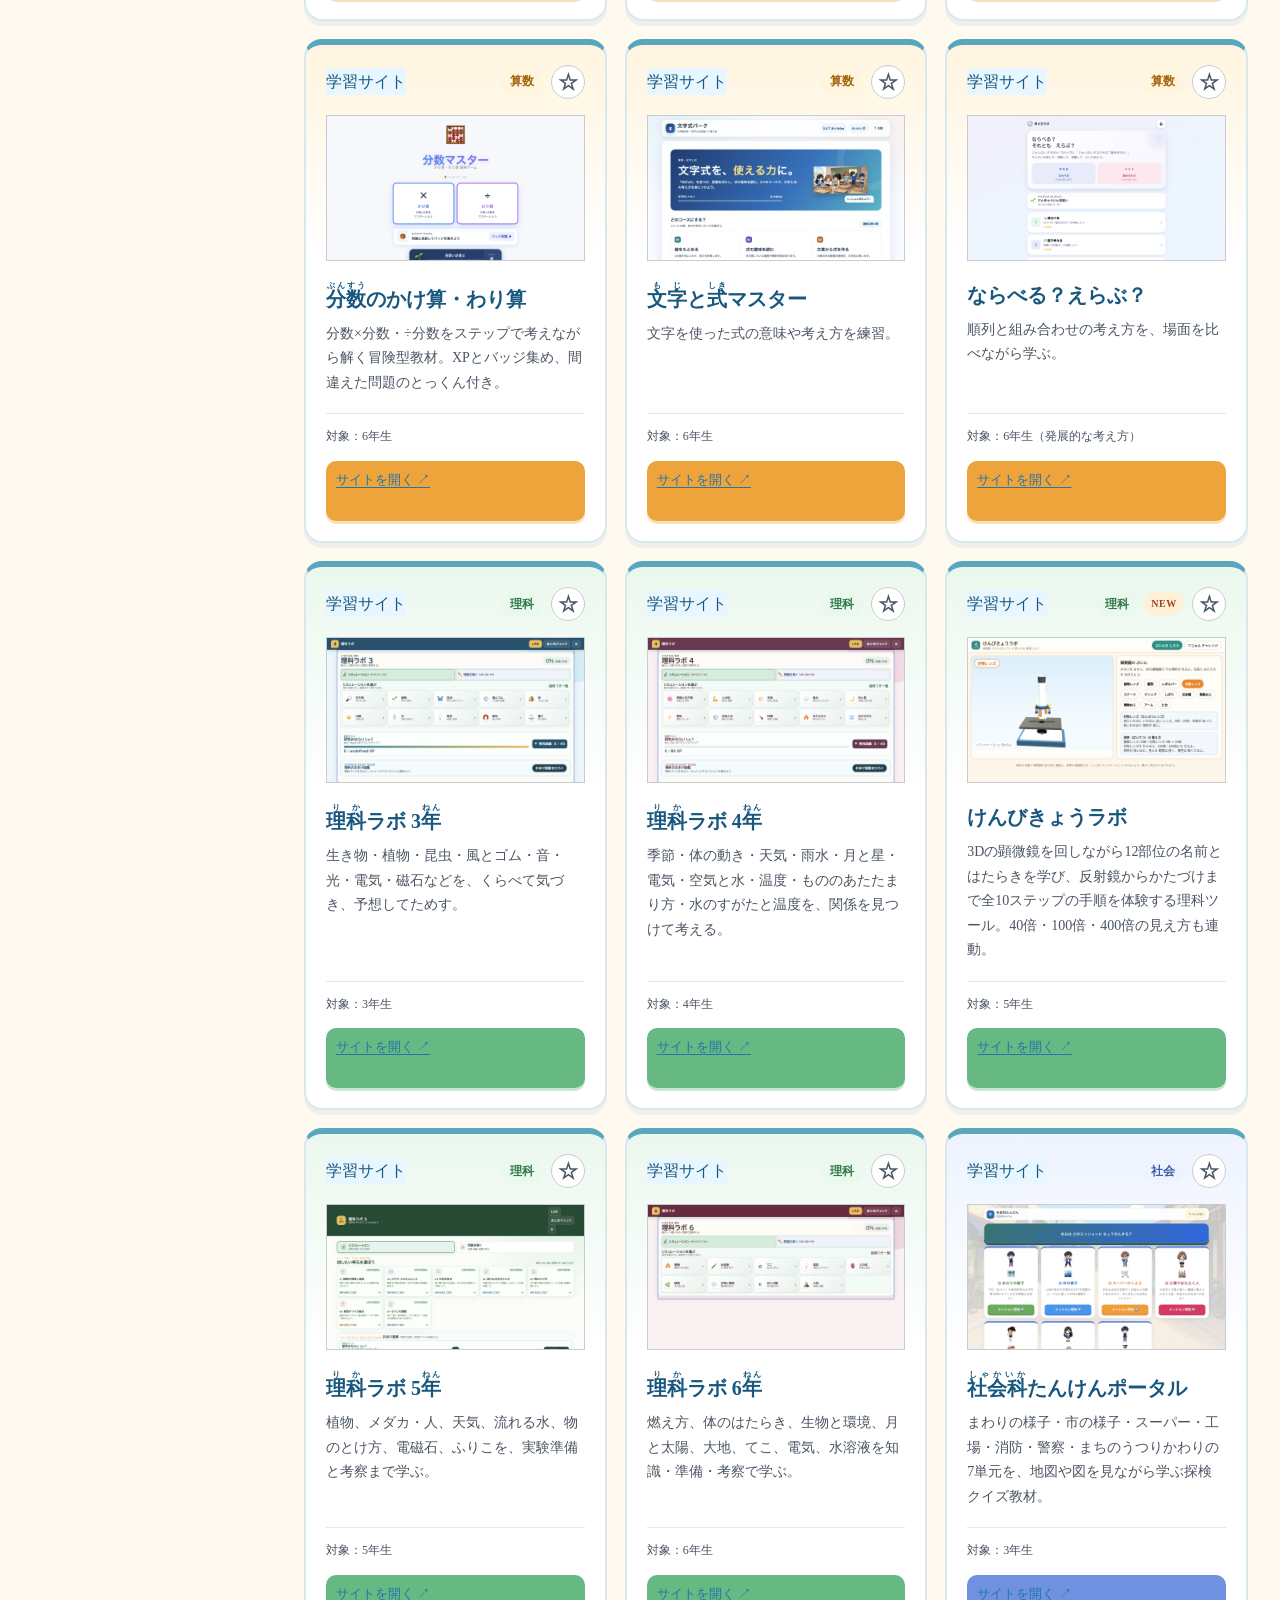
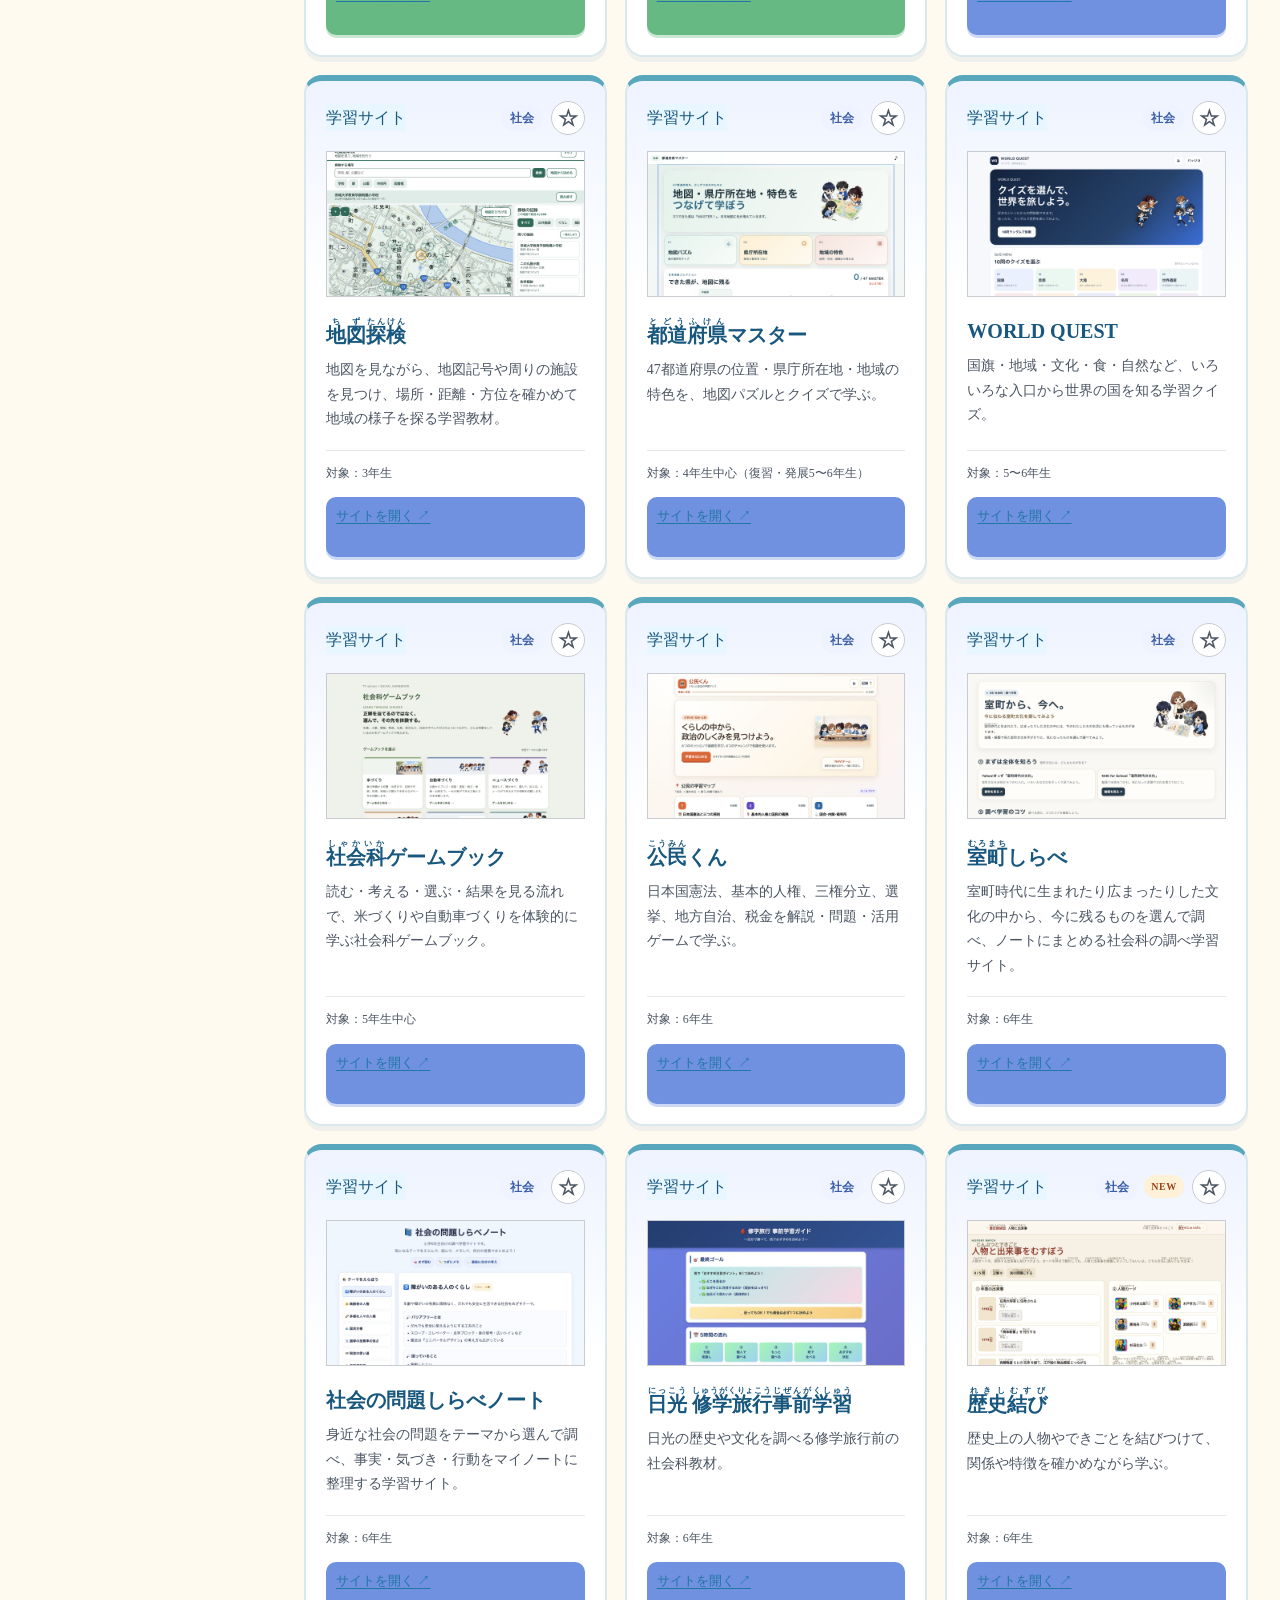
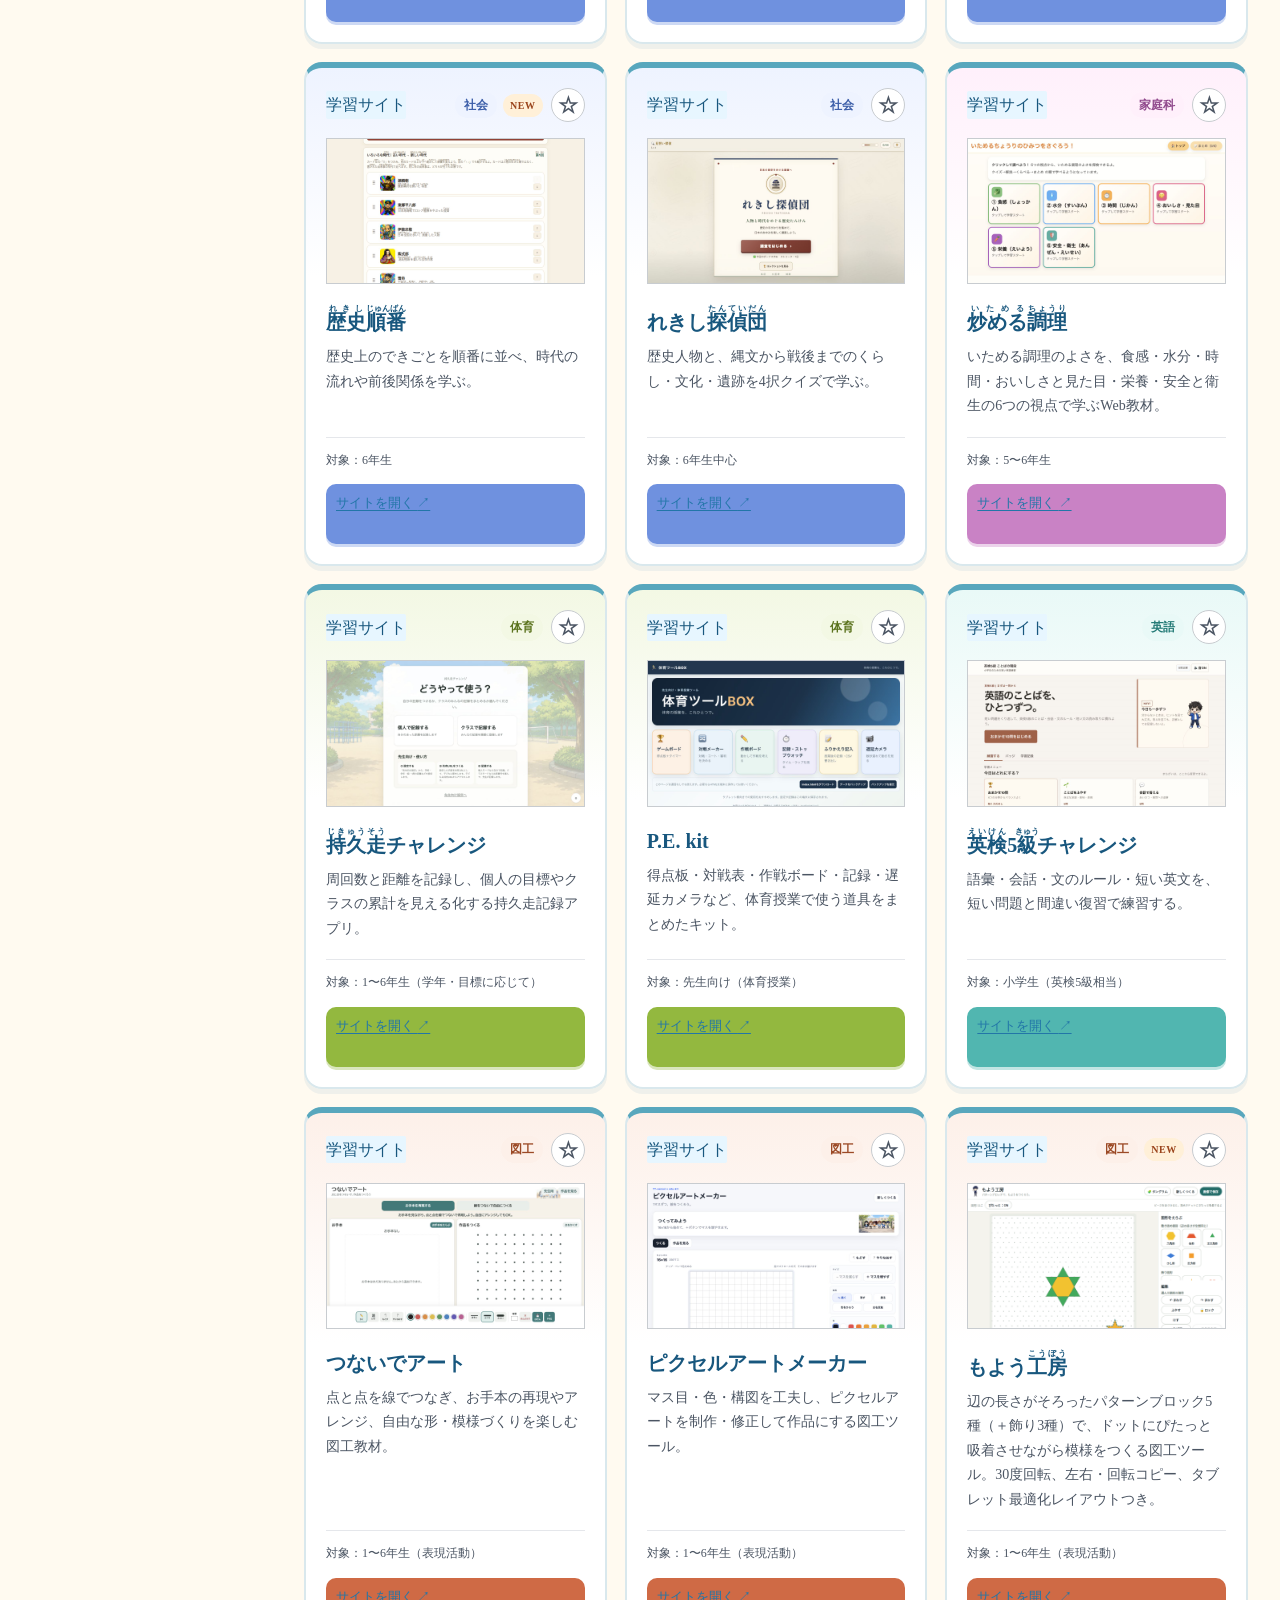
==== commit deae27c2: "学習の地図のリンクを新しい版（site/v2）に付け替え、教科別ショートカットを削除" ====
--- a/index.html
+++ b/index.html
@@ -99,13 +99,7 @@
         <p class="eyebrow">LEARNING MAP</p>
         <h2 id="learningMapTitle">学習内容から、もっと詳しく。</h2>
         <p>教材を選ぶ前に、まず学ぶ内容を一覧で見渡せます。教科や学年から選んで、気になる項目の詳しい説明や、つながる学びへ進もう。</p>
-        <a class="learning-map-cta" href="https://tt-sensei.github.io/jp-learning-taxonomy/site/find.html">学習内容の一覧を見る <span aria-hidden="true">→</span></a>
-      </div>
-      <div class="learning-map-shortcuts" aria-label="教科から探す">
-        <a href="https://tt-sensei.github.io/jp-learning-taxonomy/site/find.html?subject=%E5%9B%BD%E8%AA%9E">国語 <span aria-hidden="true">→</span></a>
-        <a href="https://tt-sensei.github.io/jp-learning-taxonomy/site/find.html?subject=%E7%AE%97%E6%95%B0">算数 <span aria-hidden="true">→</span></a>
-        <a href="https://tt-sensei.github.io/jp-learning-taxonomy/site/find.html?subject=%E7%90%86%E7%A7%91">理科 <span aria-hidden="true">→</span></a>
-        <a href="https://tt-sensei.github.io/jp-learning-taxonomy/site/find.html?subject=%E7%A4%BE%E4%BC%9A">社会 <span aria-hidden="true">→</span></a>
+        <a class="learning-map-cta" href="https://tt-sensei.github.io/jp-learning-taxonomy/site/v2/">学習内容の一覧を見る <span aria-hidden="true">→</span></a>
       </div>
     </section>
 
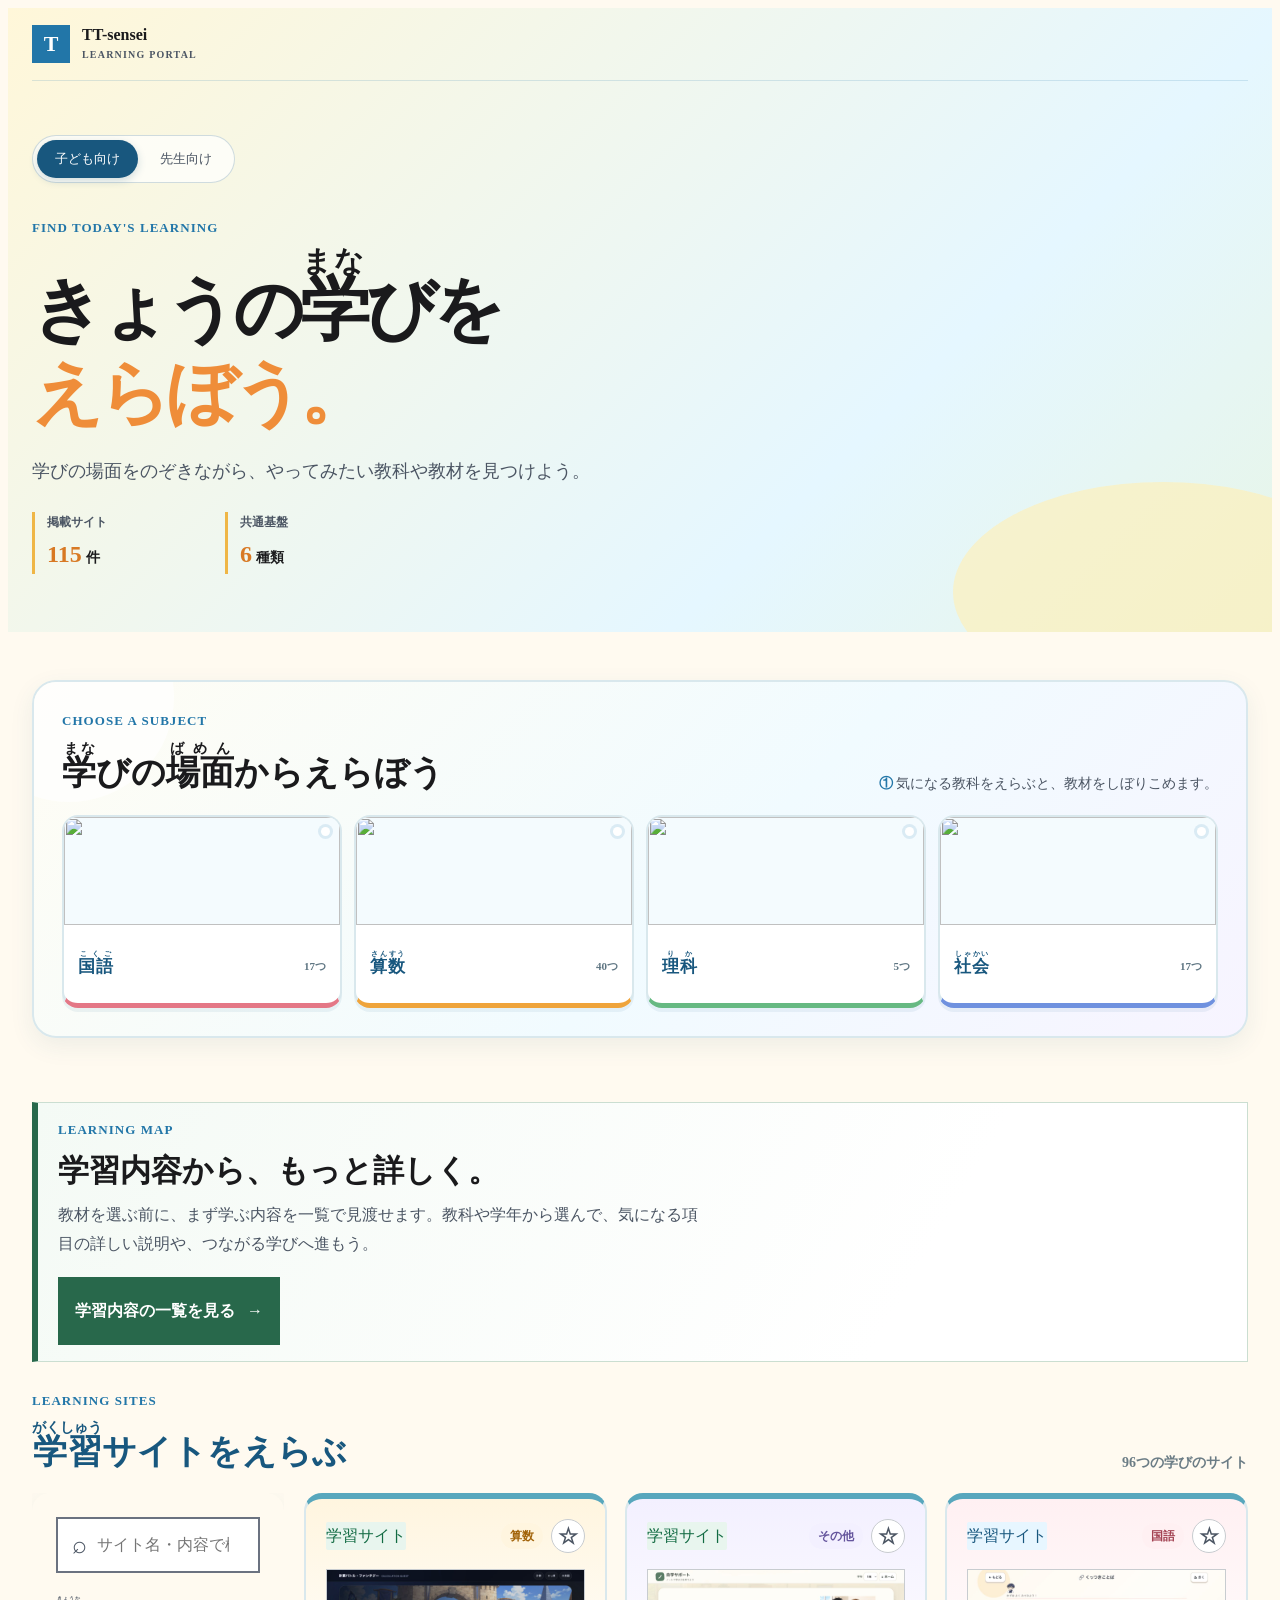
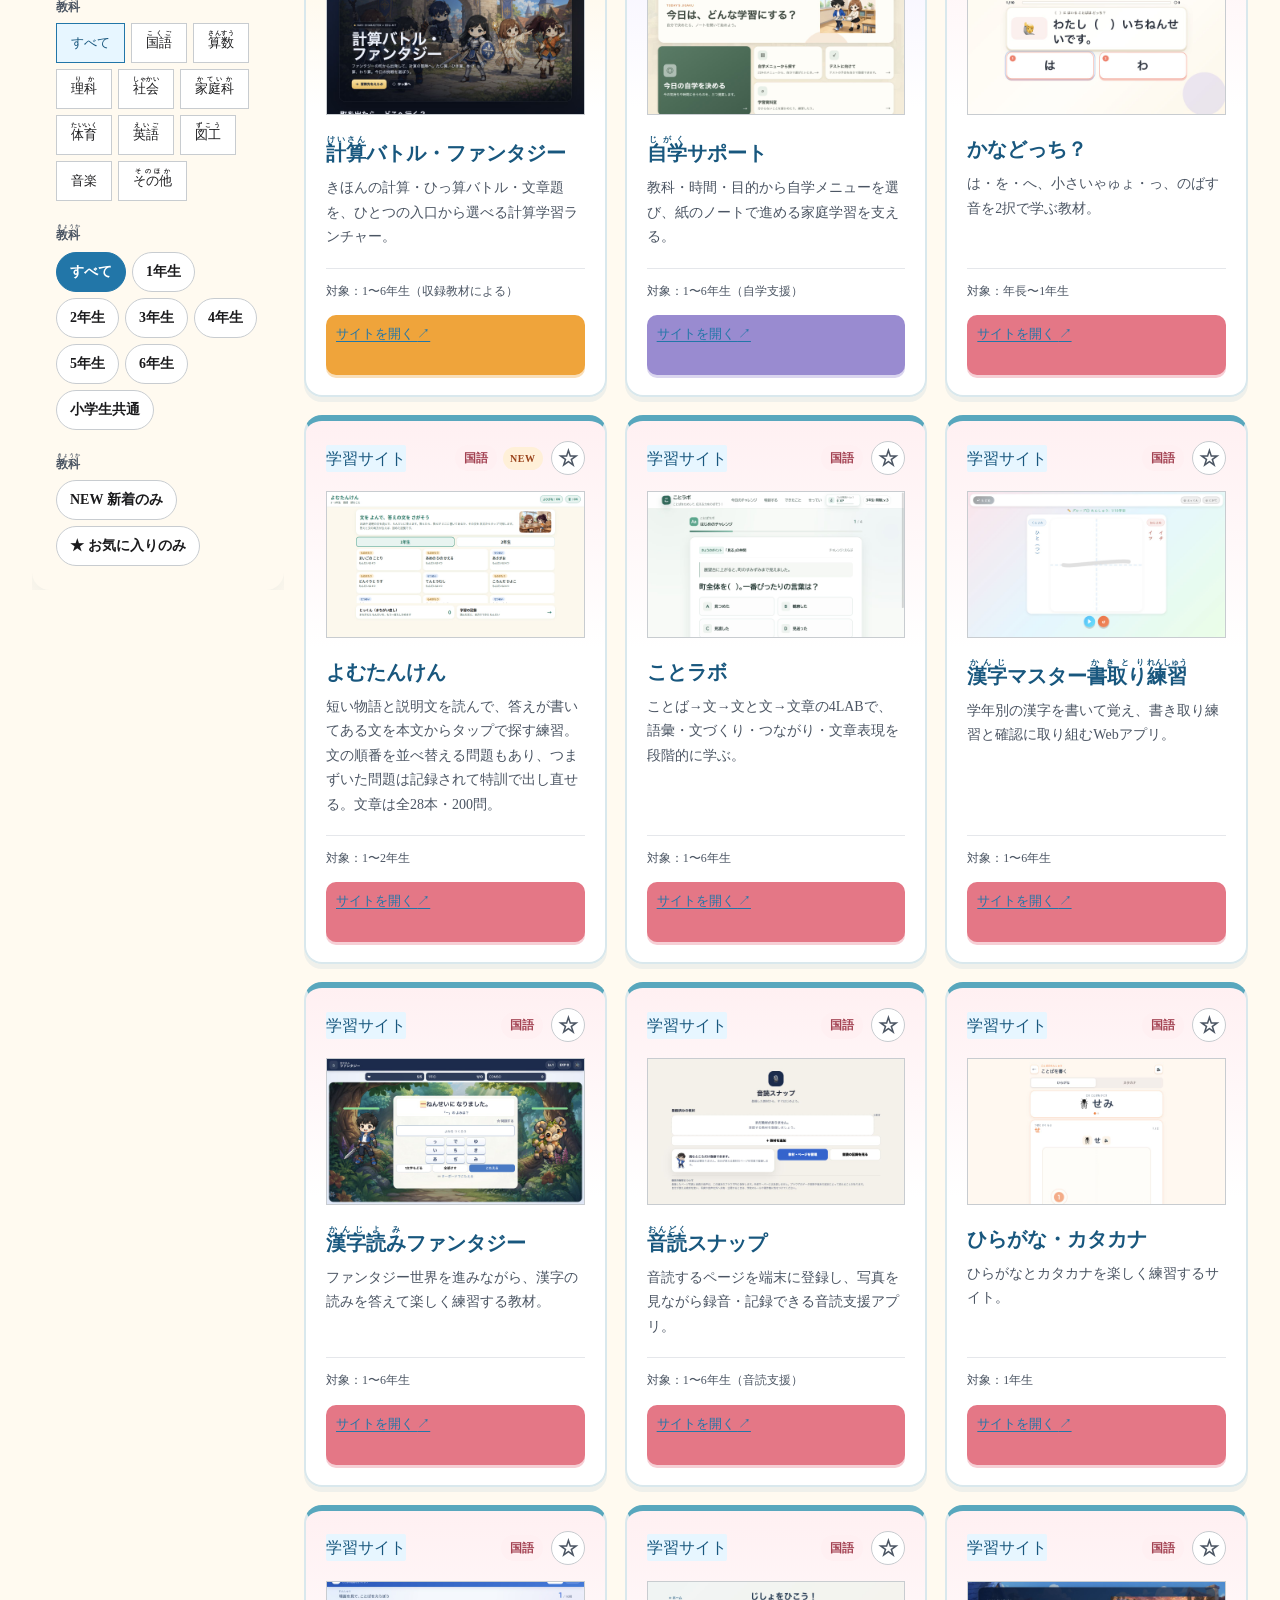
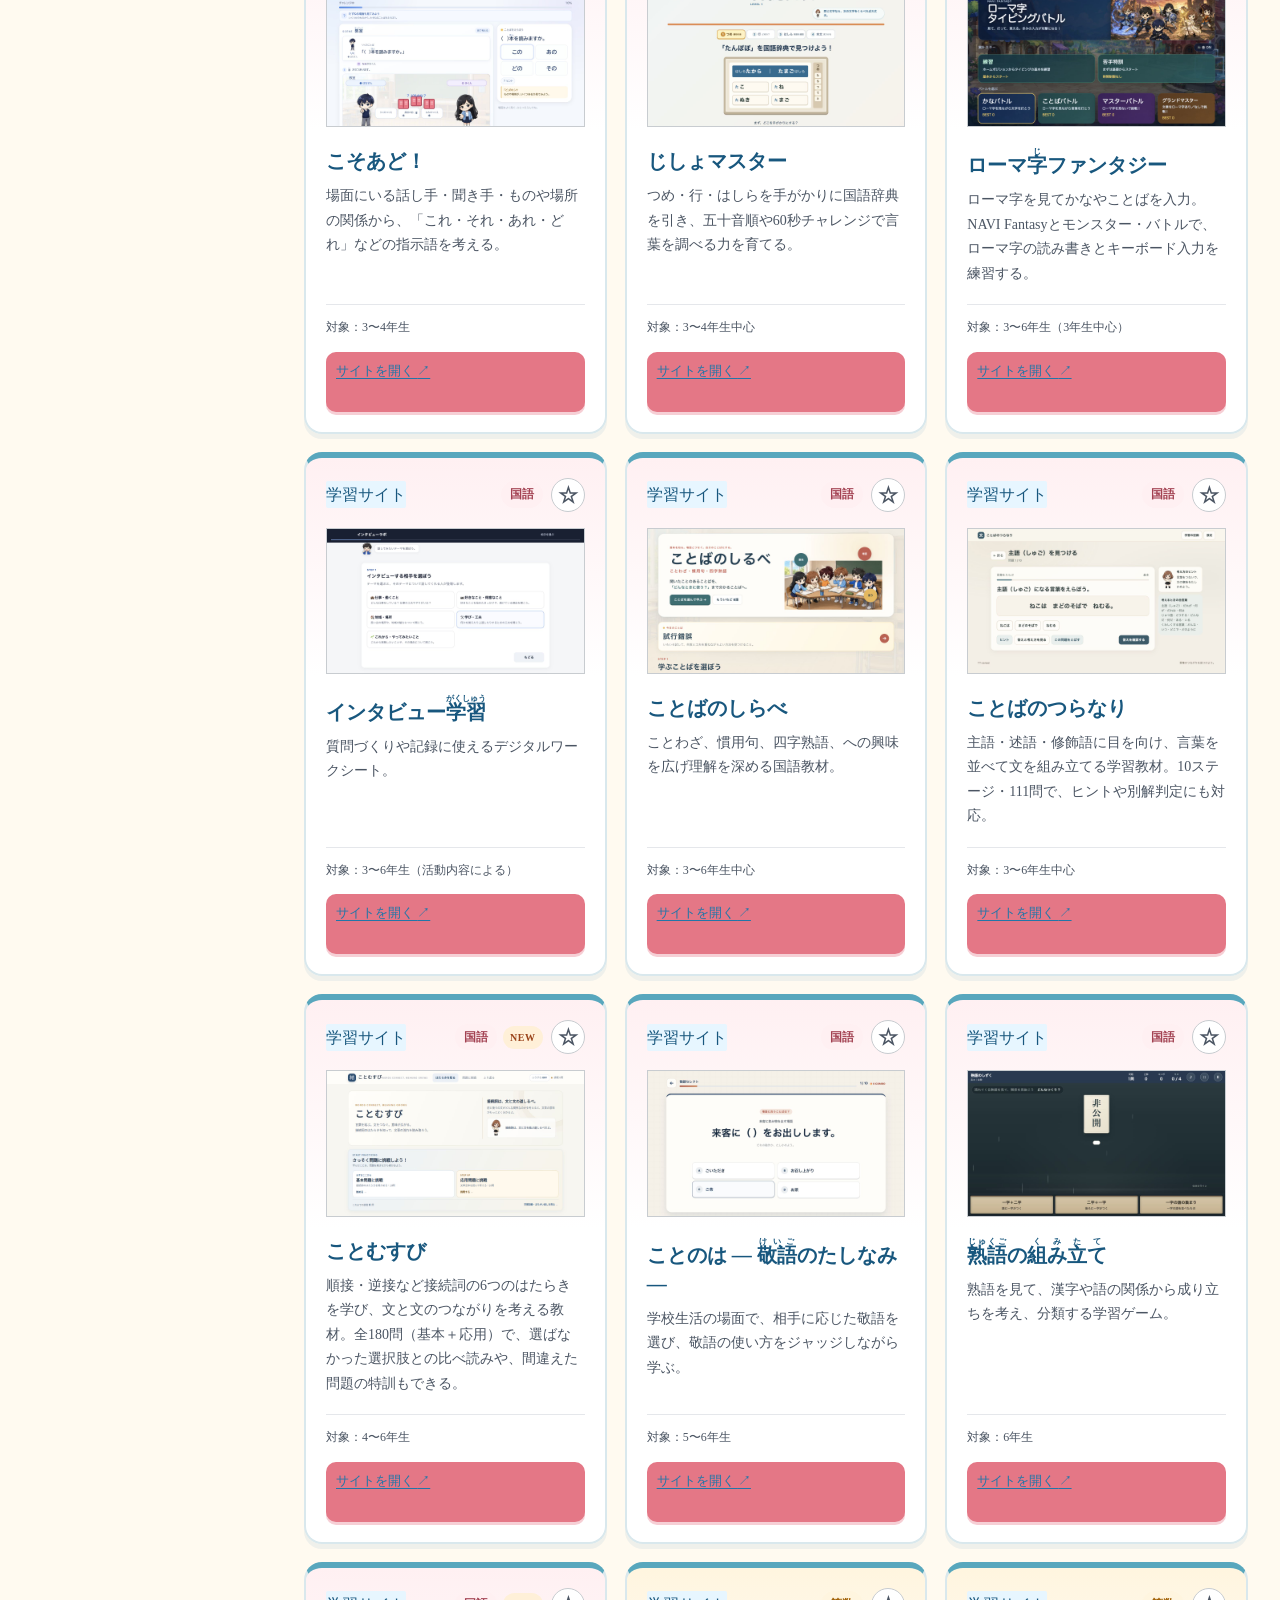
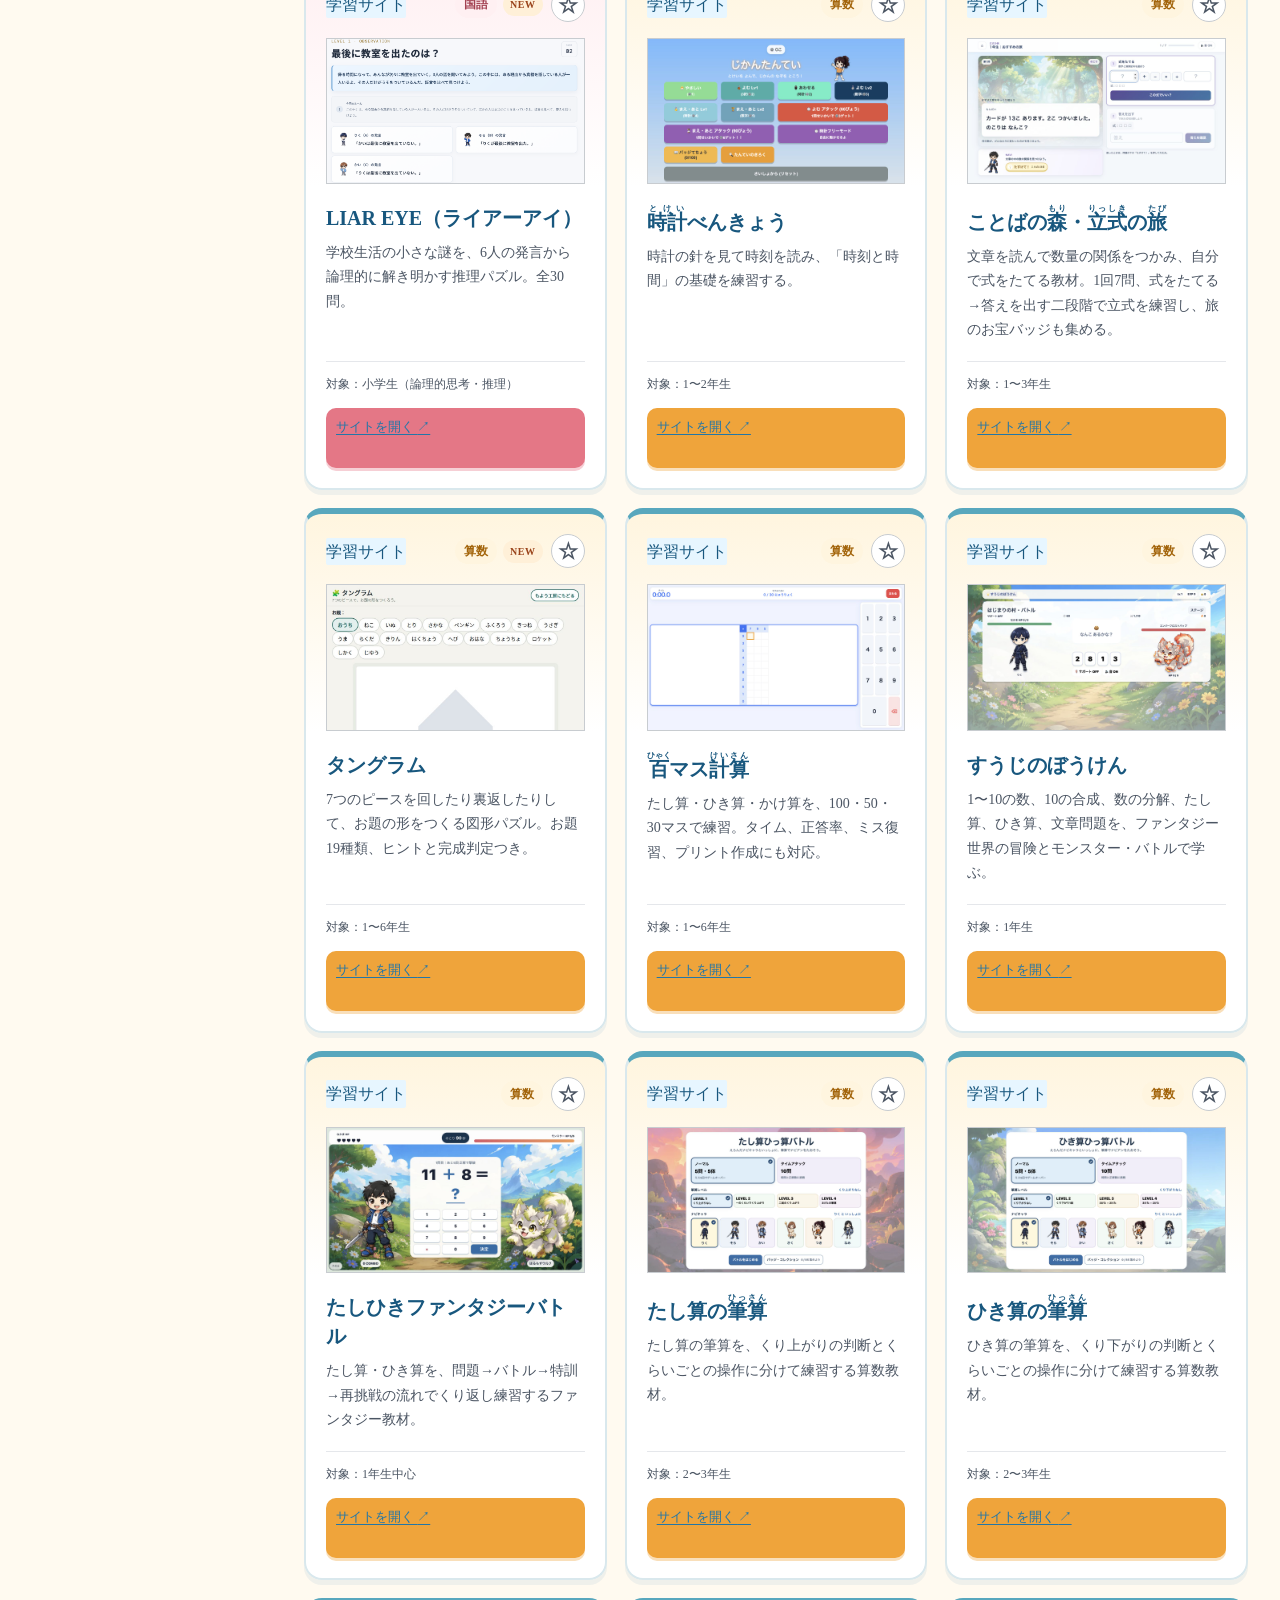
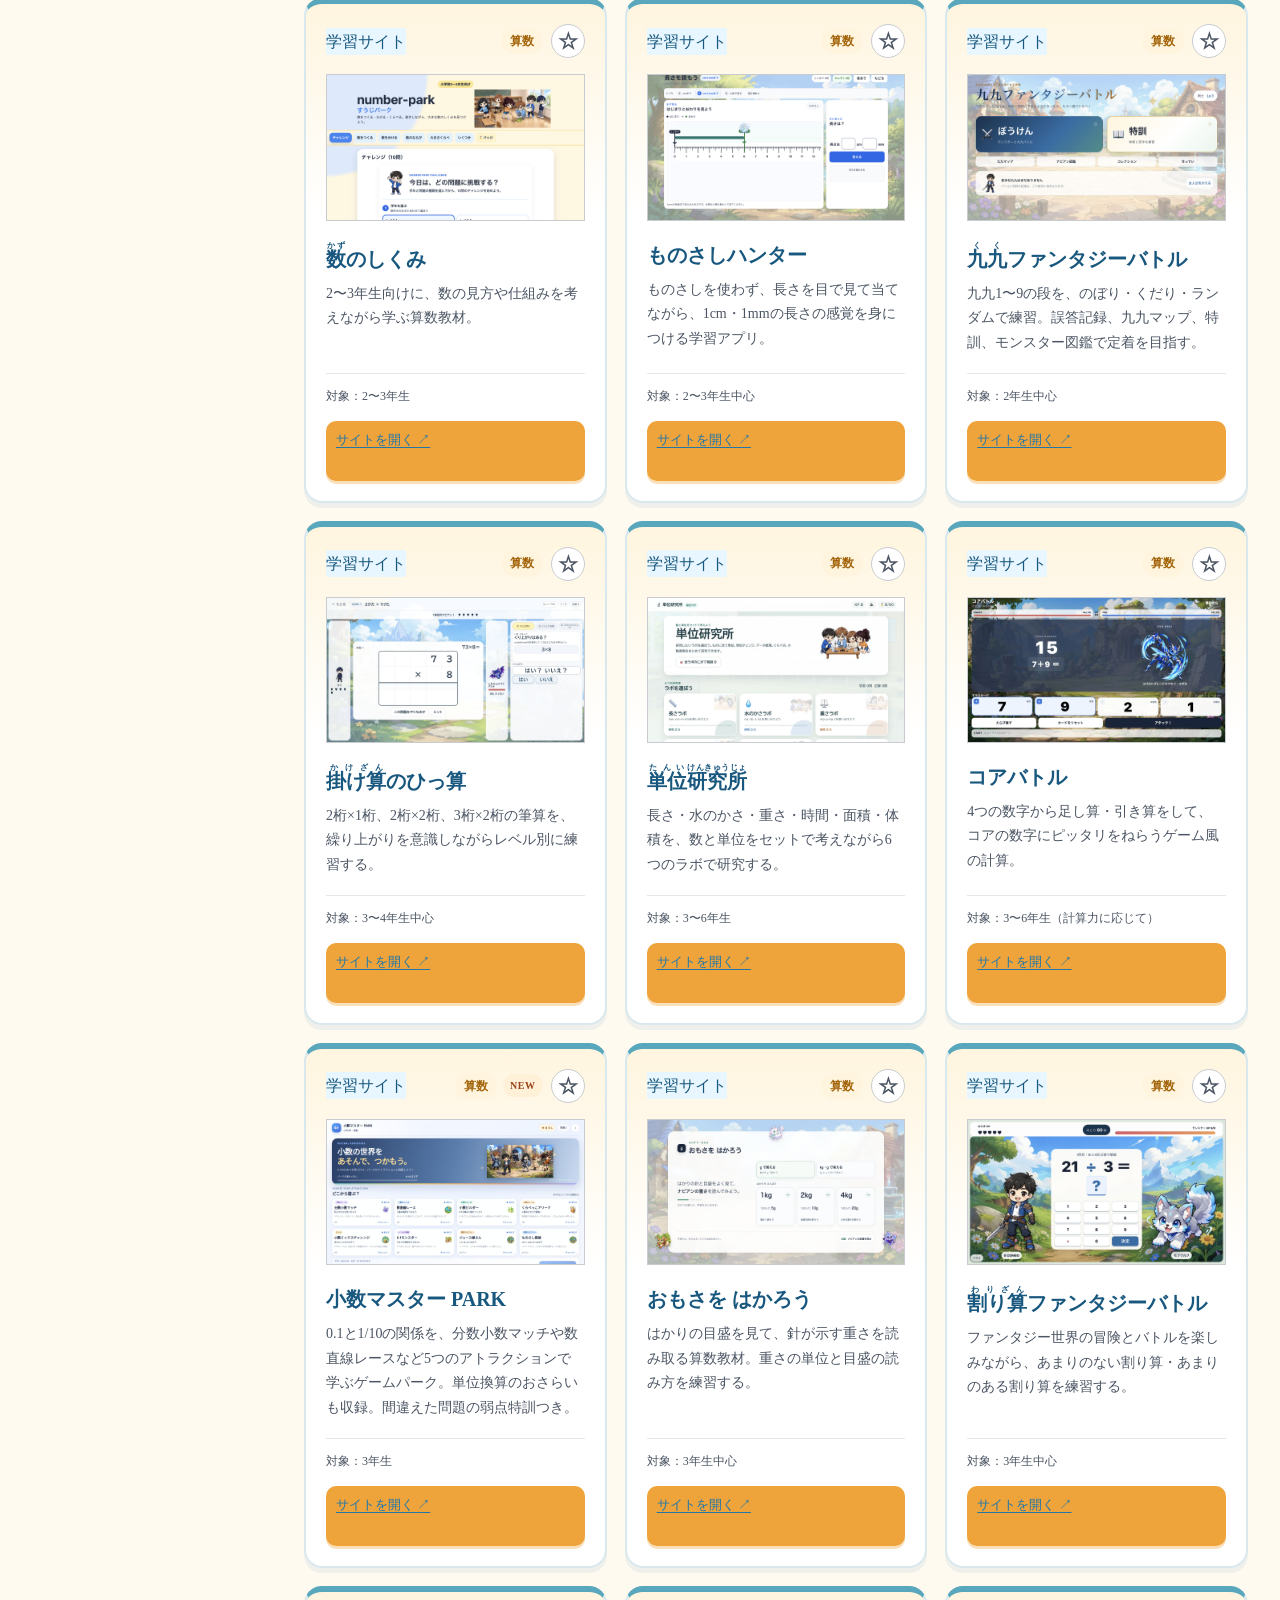
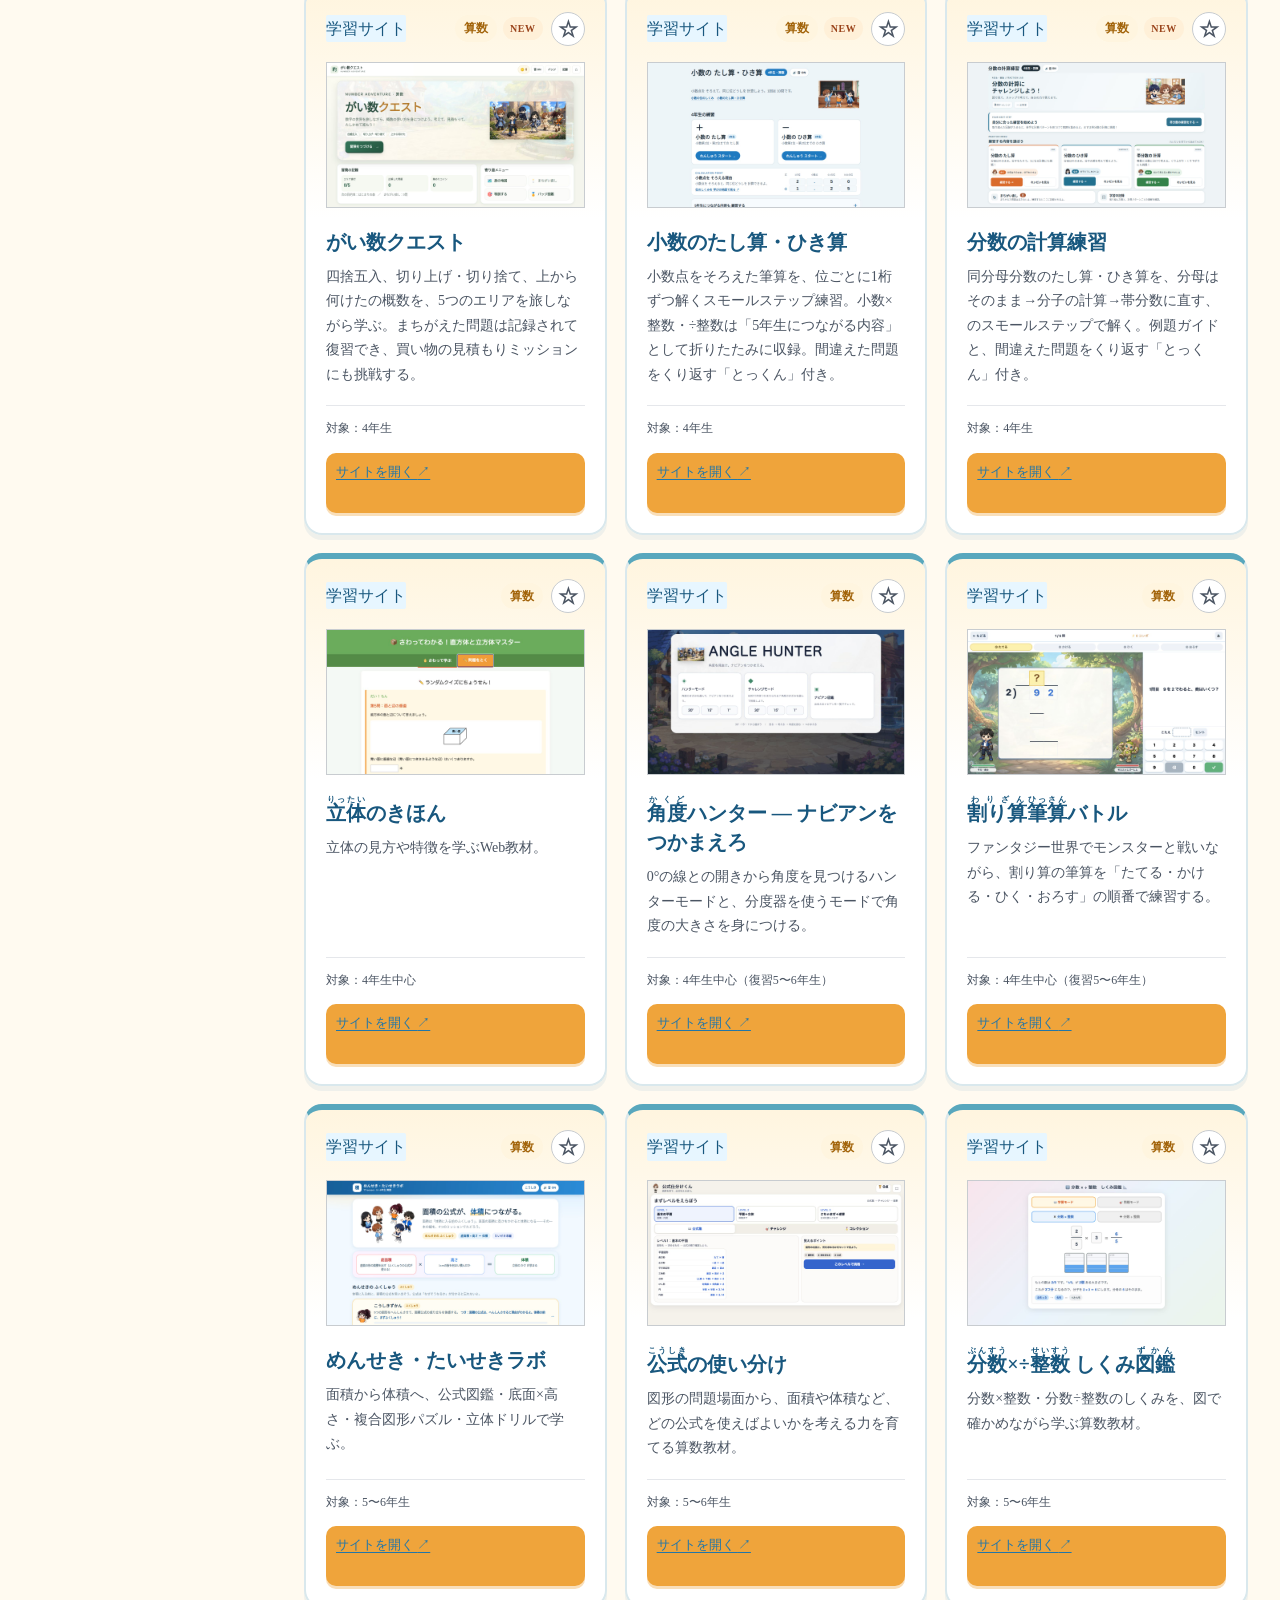
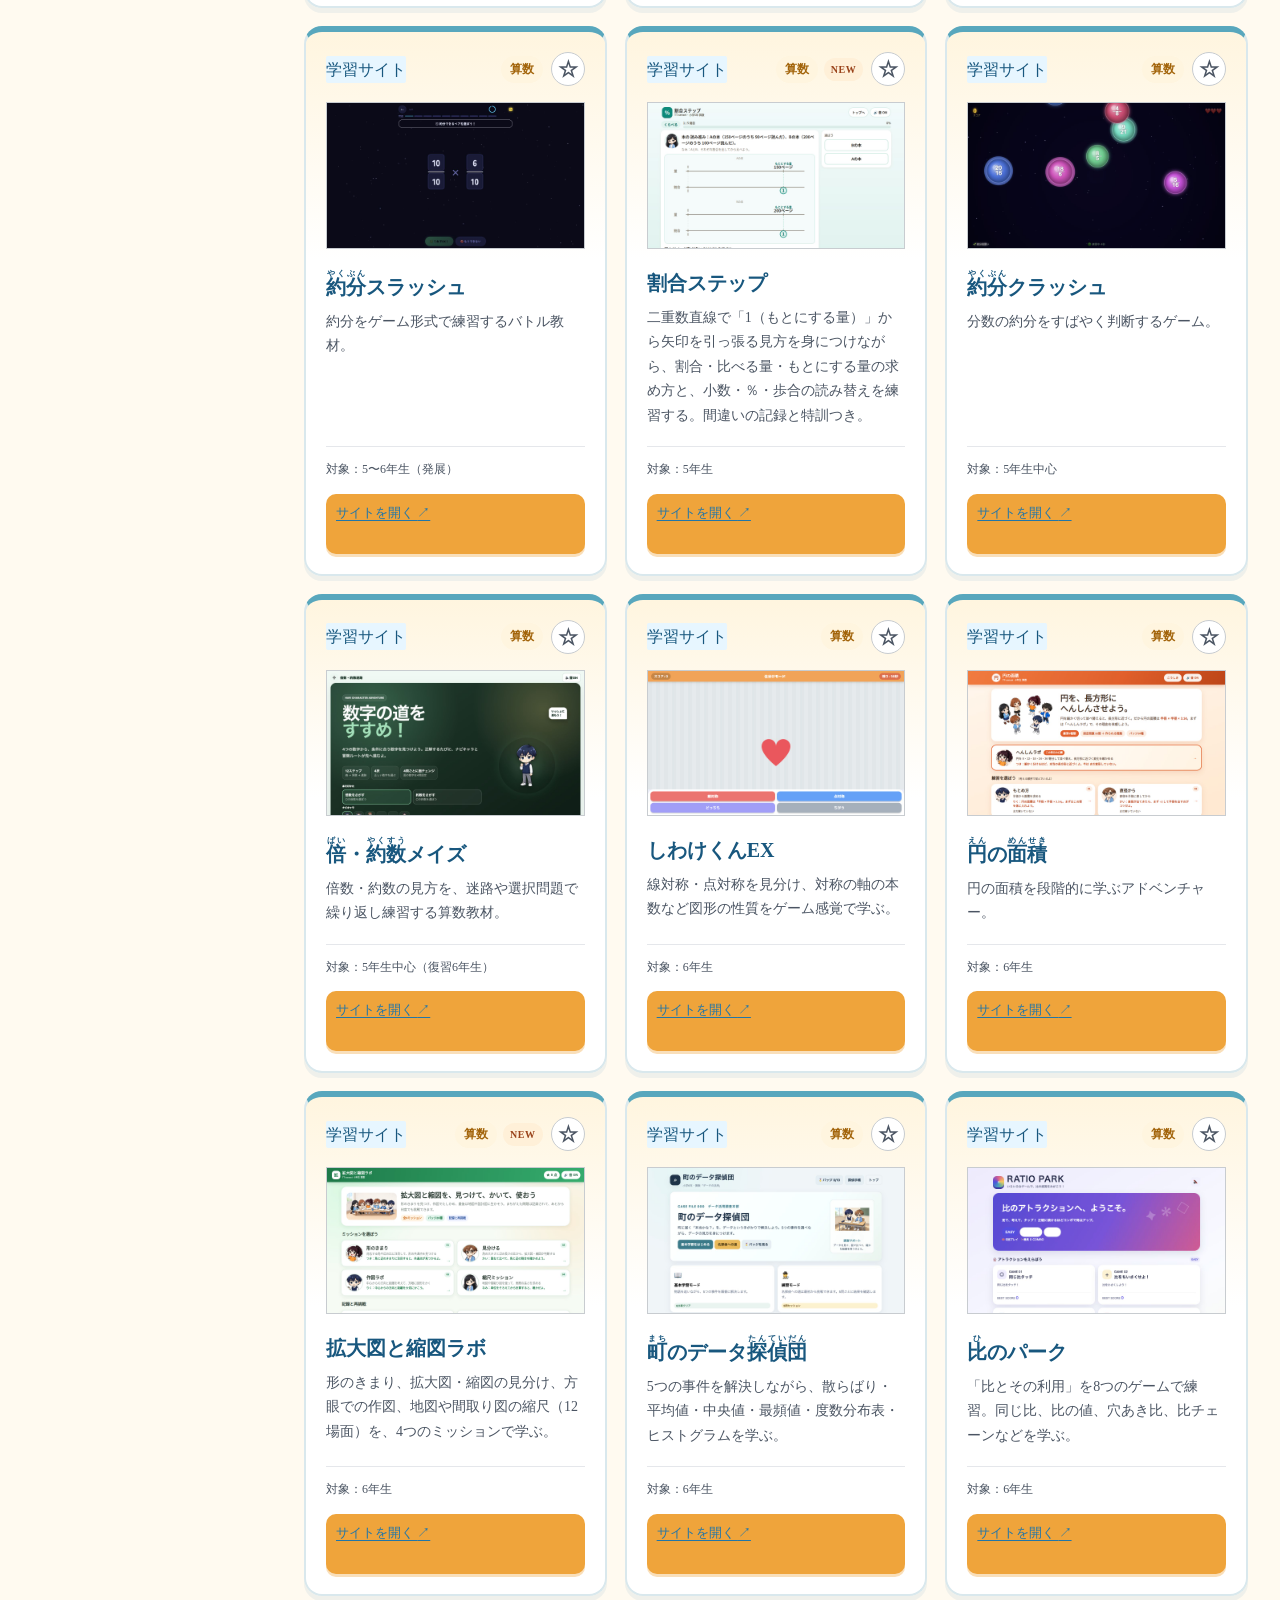
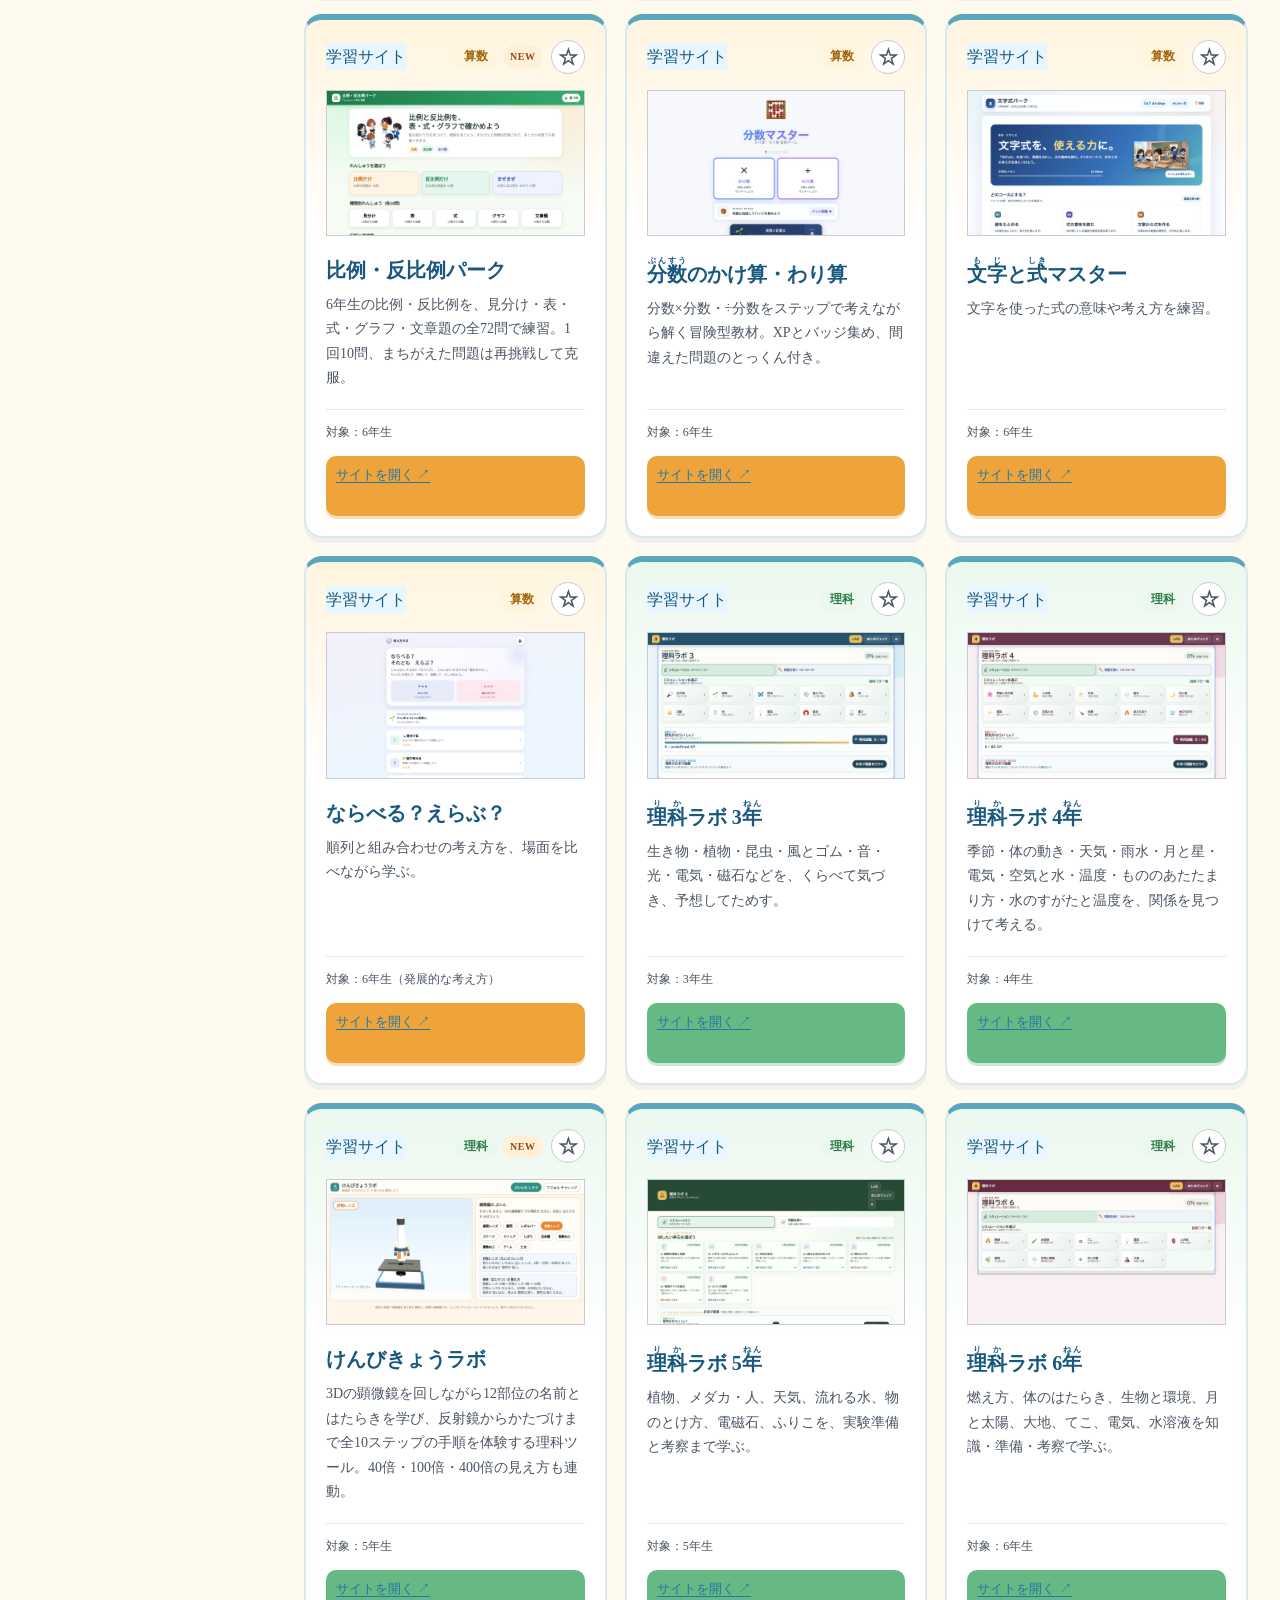
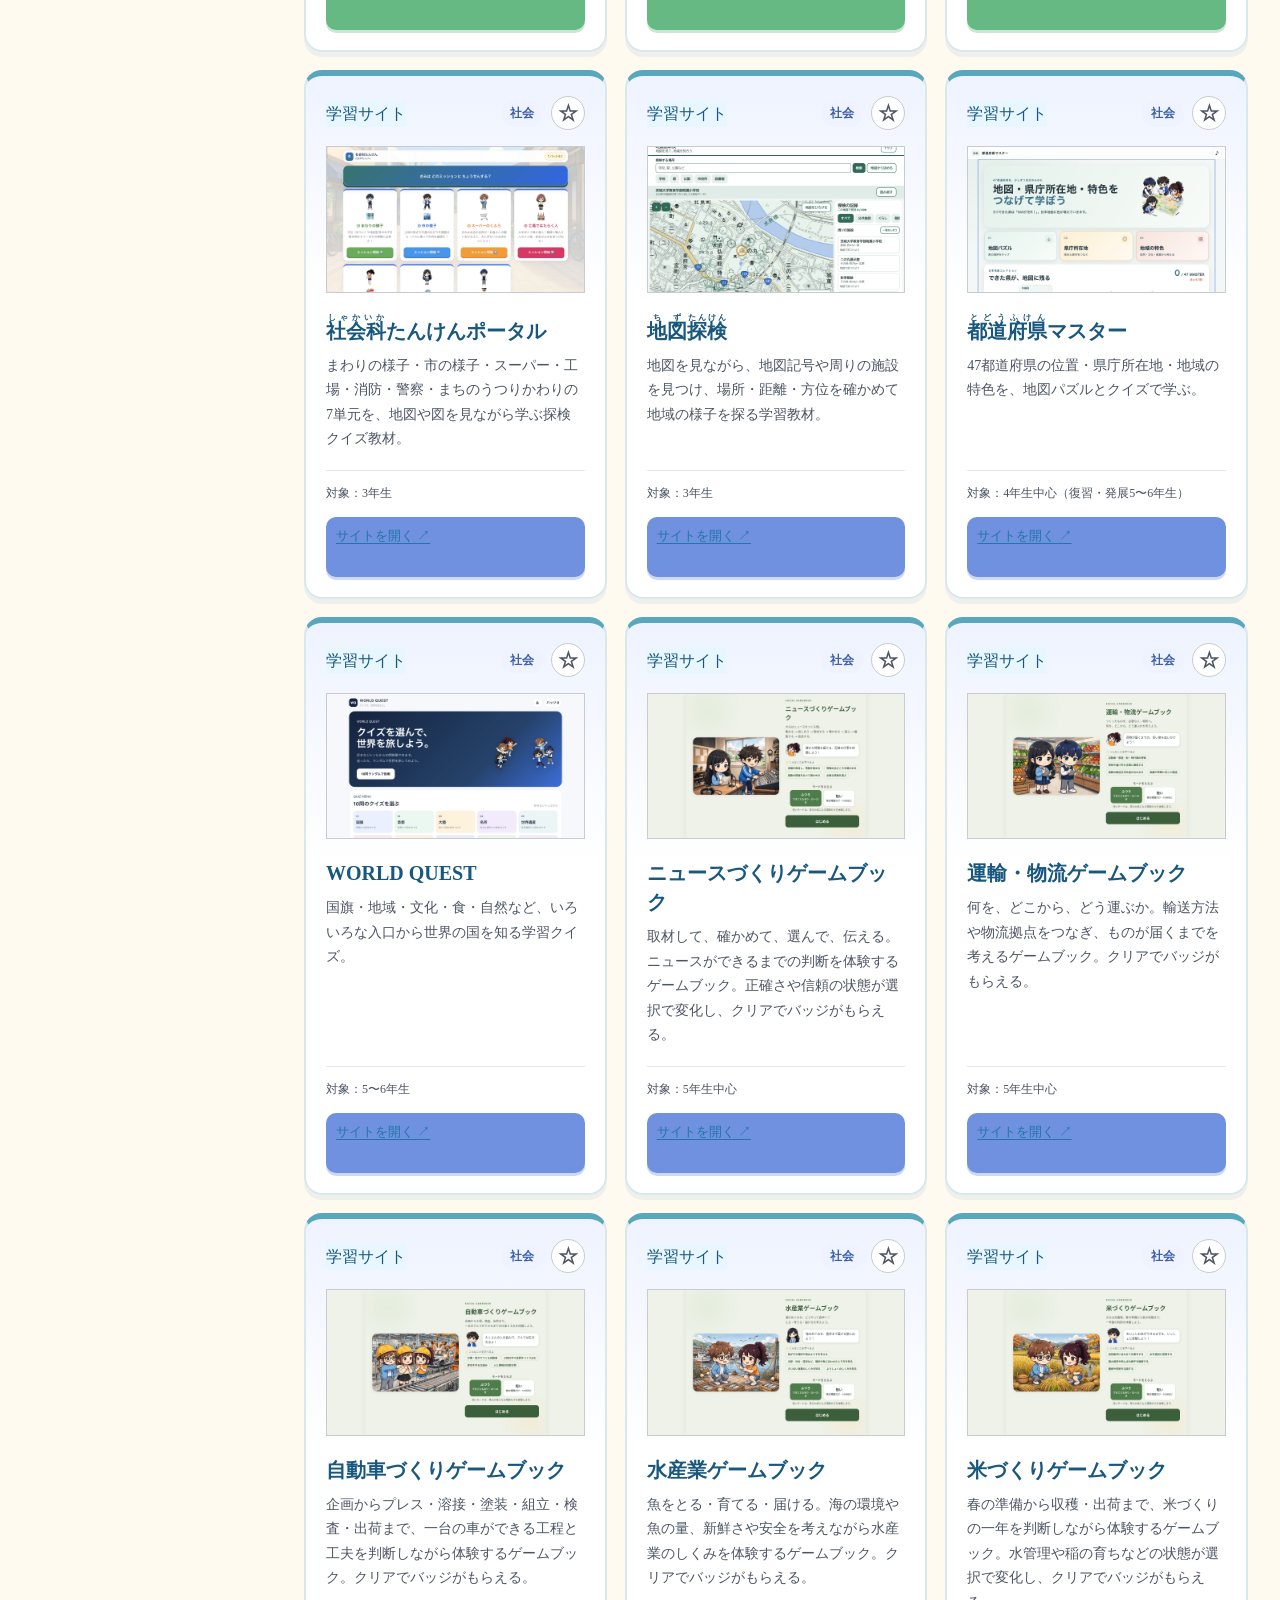
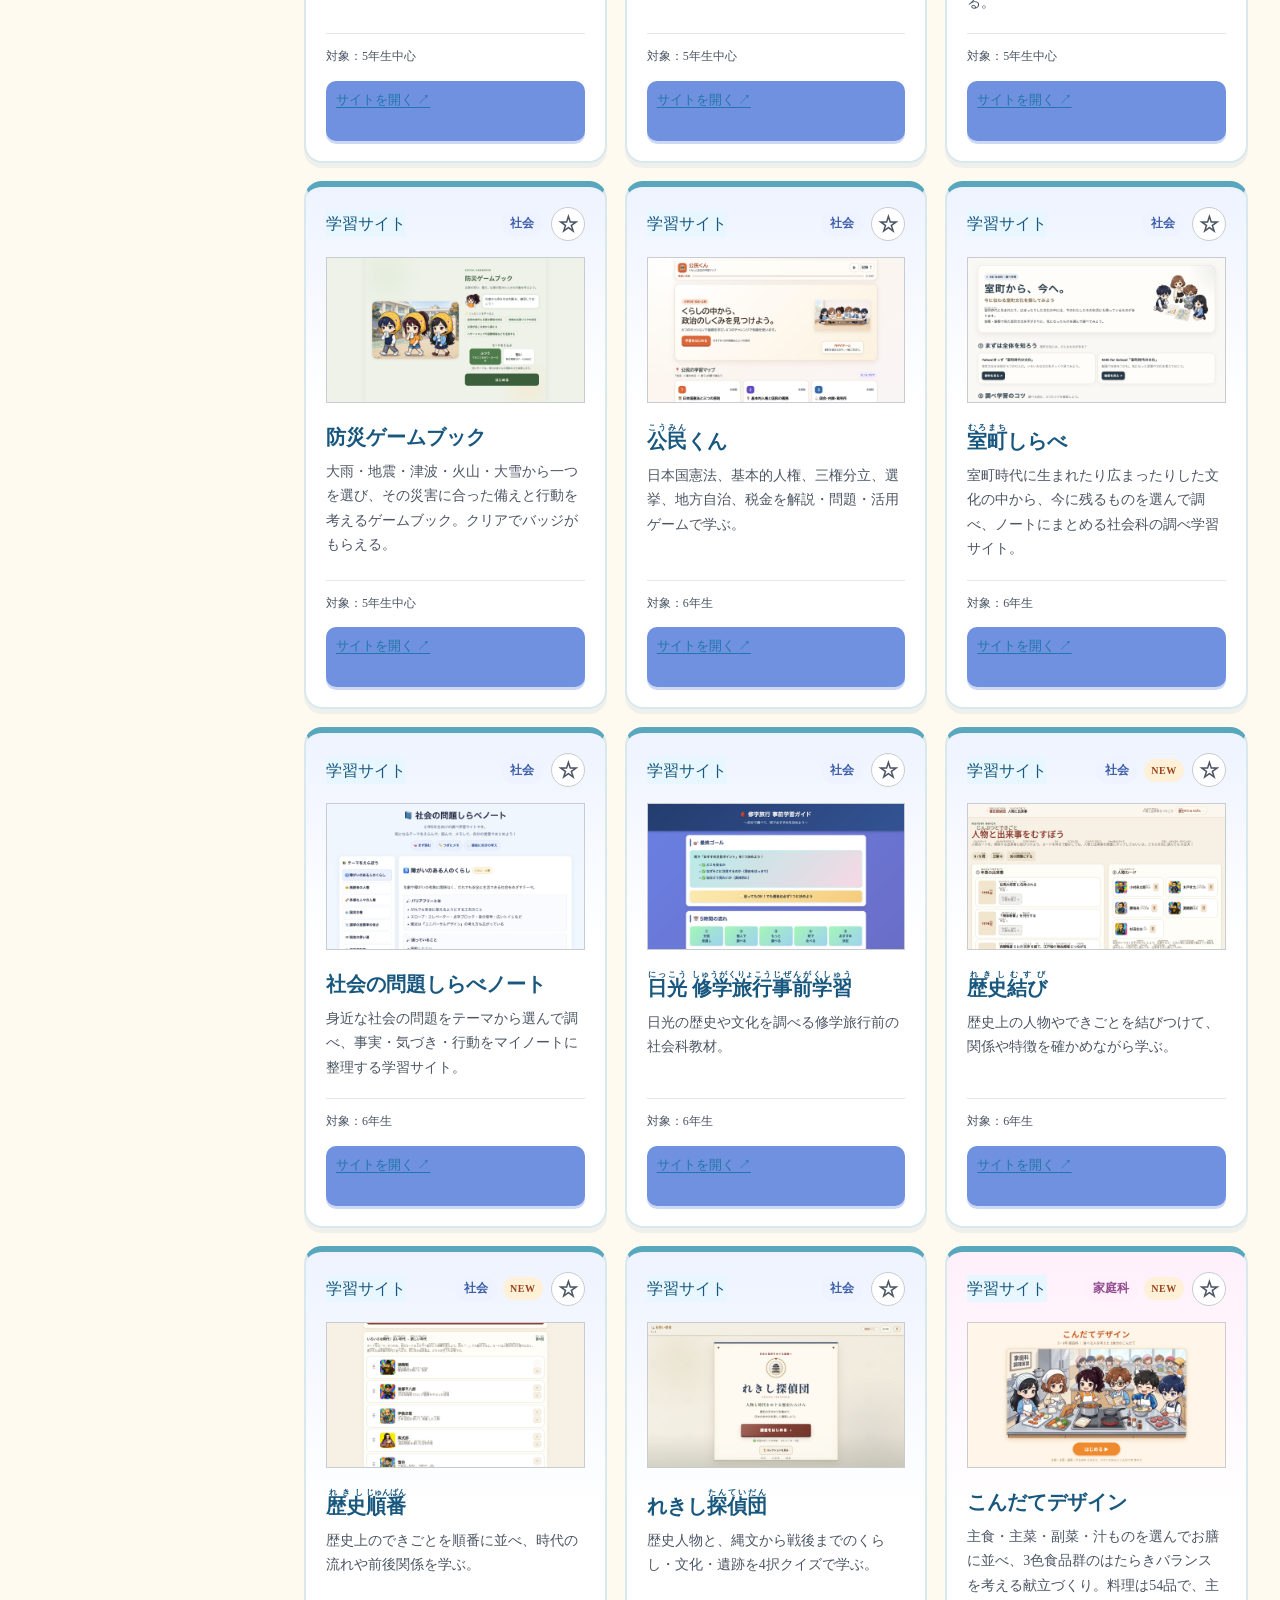
==== commit 5d2a98fa: "みんなの音楽室をポータルに追加（教科「音楽」を新設）" ====
--- a/index.html
+++ b/index.html
@@ -134,6 +134,7 @@
           <button class="subject" type="button" data-subject="体育">体育</button>
           <button class="subject" type="button" data-subject="英語">英語</button>
           <button class="subject" type="button" data-subject="図工">図工</button>
+          <button class="subject" type="button" data-subject="音楽">音楽</button>
           <button class="subject" type="button" data-subject="その他">その他</button>
         </div></div>
         <div class="filter-row"><span class="filter-label">学年</span><div class="grades" id="gradeFilters" aria-label="学年で絞り込む">
